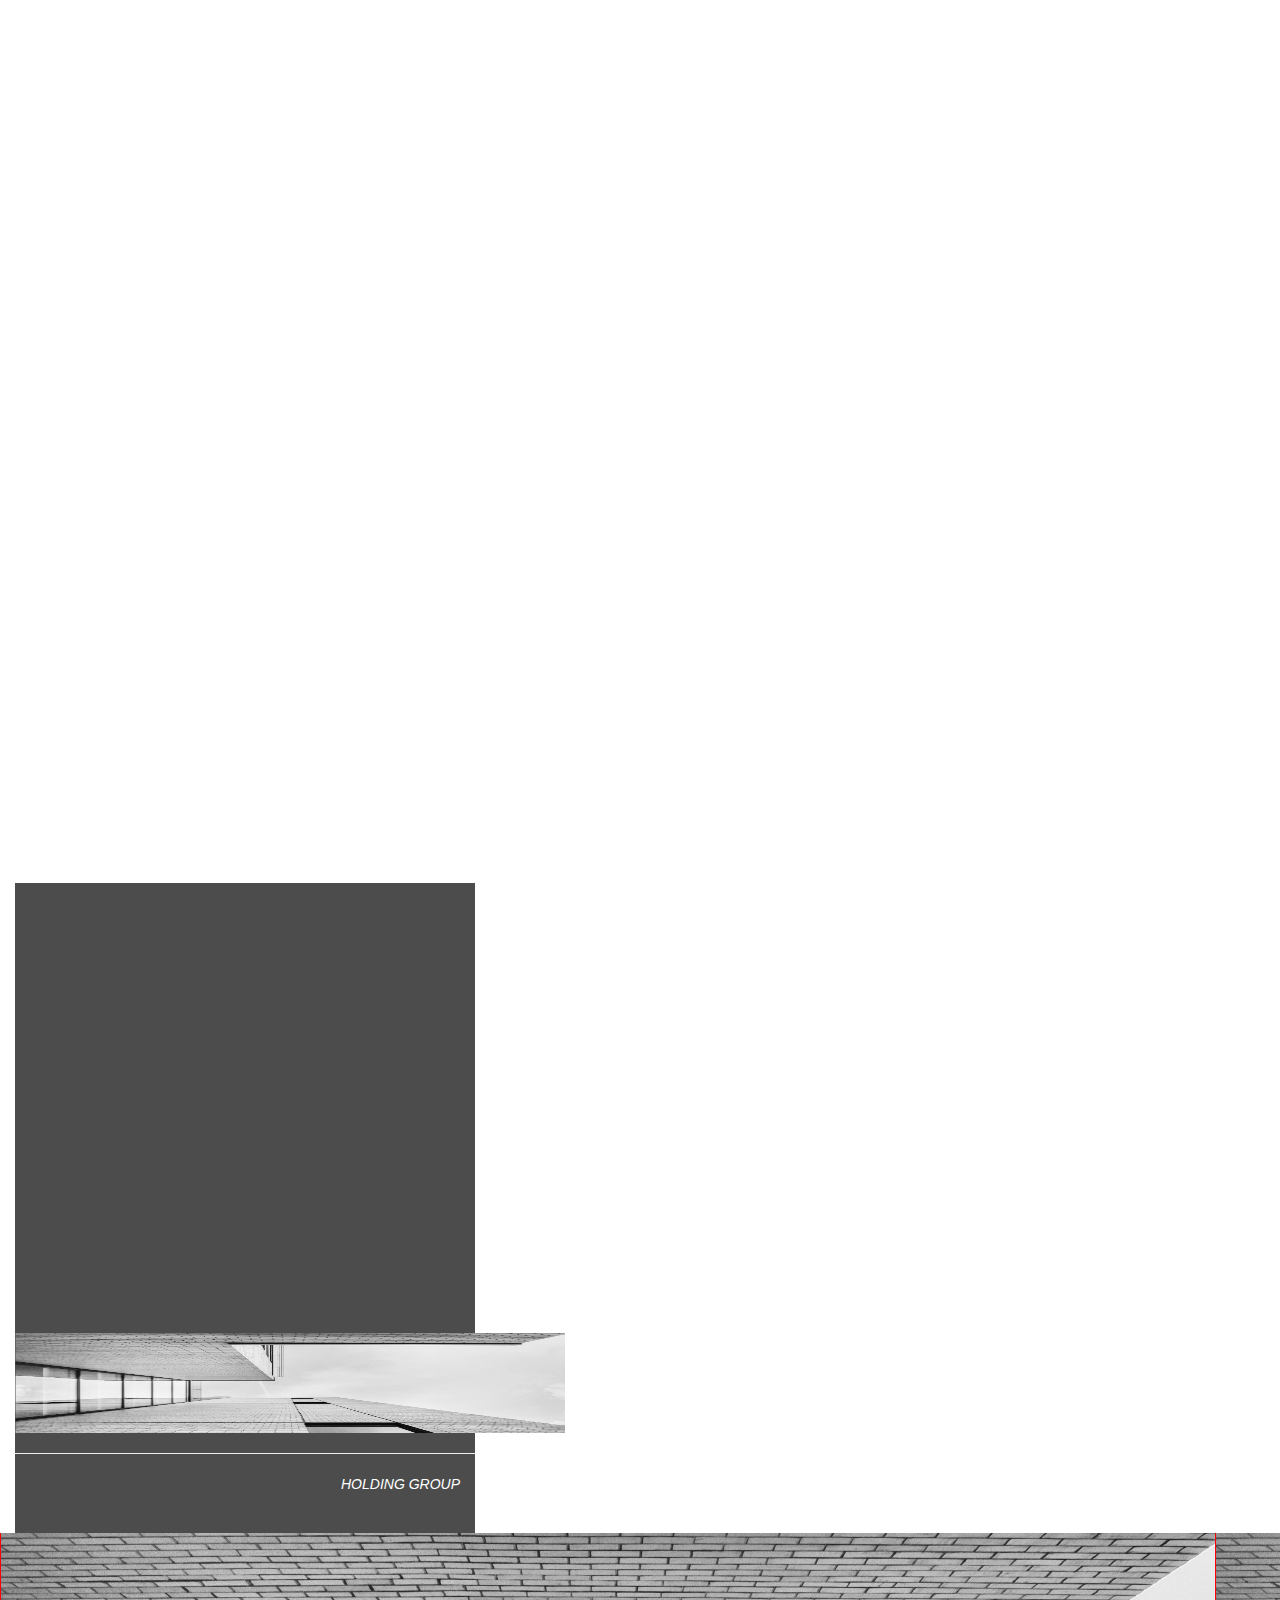
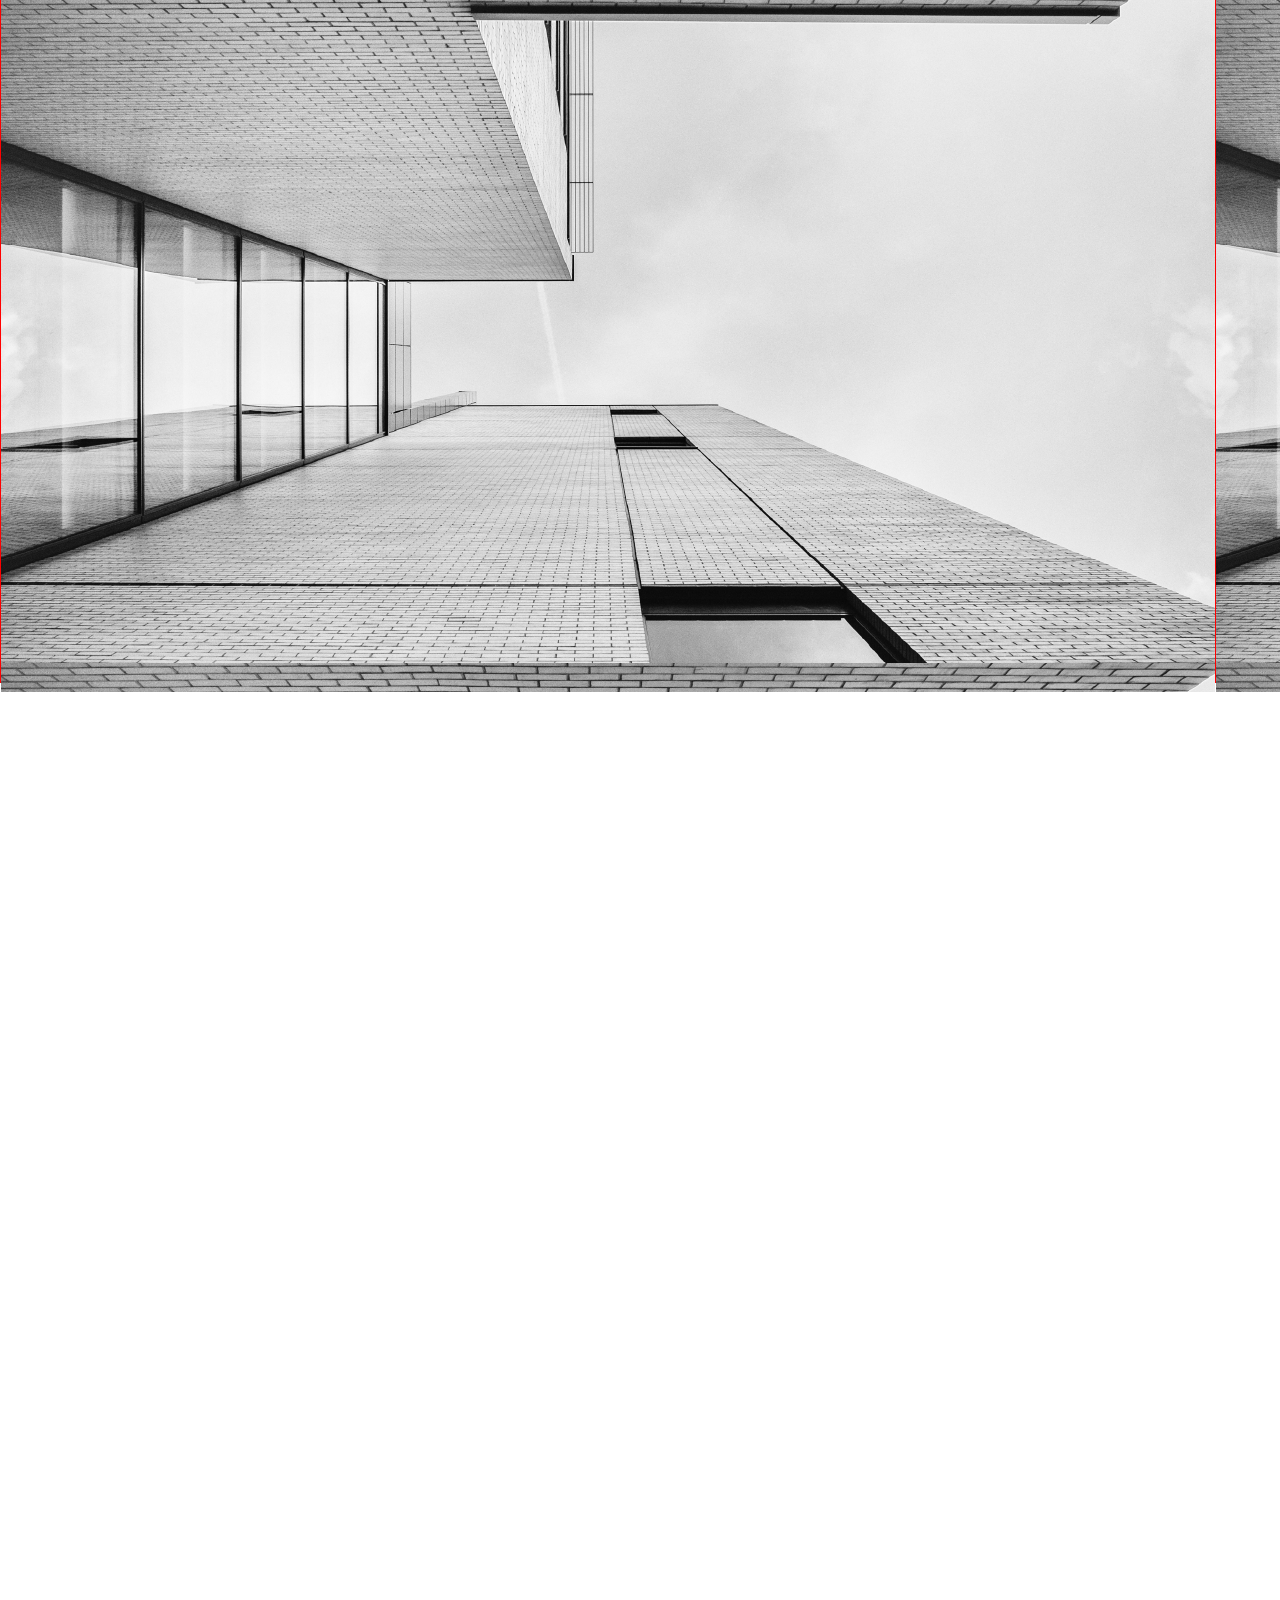
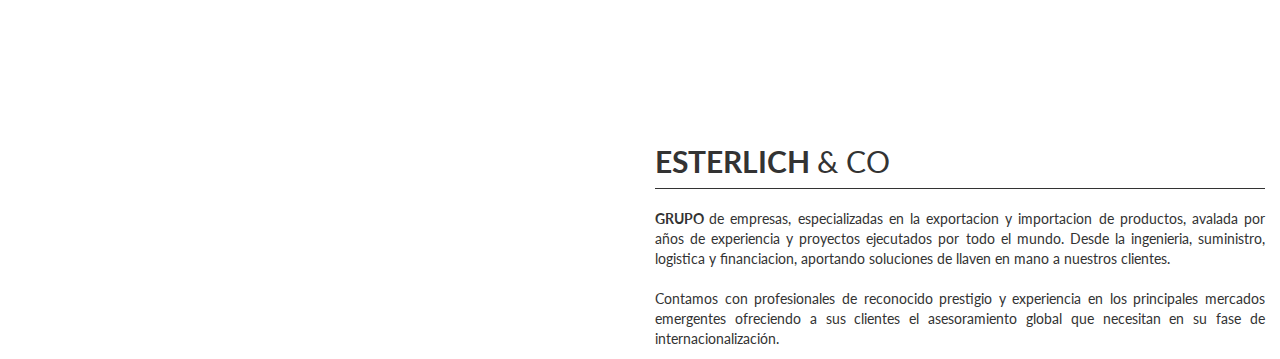
==== prueba.html @ 8f52466d "Prueba de html" ====
<!DOCTYPE html>
<html>
  <head>
    <title>ESTERLICH & CO</title>
    <meta charset="utf-8">
    <meta name="viewport" content="width=device-width, initial-scale=1">
    <link rel="stylesheet" href="https://maxcdn.bootstrapcdn.com/bootstrap/3.3.7/css/bootstrap.min.css">
    <link rel="stylesheet" href="style/style.css">
    <link rel="stylesheet" href="http://www.crit-research.it/wp-content/themes/crit/assets/css/style.css">
    <link href="https://fonts.googleapis.com/css?family=Lato:300,400,700" rel="stylesheet">
    <link href="https://fonts.googleapis.com/css?family=Lato" rel="stylesheet" type="text/css">
    <script src="https://ajax.googleapis.com/ajax/libs/jquery/3.1.1/jquery.min.js"></script>
    <script src="https://maxcdn.bootstrapcdn.com/bootstrap/3.3.7/js/bootstrap.min.js"></script>
    <script src="https://blackrockdigital.github.io/startbootstrap-scrolling-nav/js/jquery.easing.min.js"></script>


  </head>
  <body class="home page">
    <div class="cover full-window"> <div class="cover-image" style="background-image: url('img/1.png'); opacity: 1;"></div>
     <div id="particles-fullwin-wrapper">
      <canvas width="1382" height="948" style="width: 100%; height: 100%;"></canvas>
    </div>
     <div class="container-fluid" style="position: relative; background:none; margin-top:0px; padding-top:0px;">

  <div class="row">
  <div class="col-sm-6">
    <div class=""  style="background-color: rgba(0, 0, 0, 0.70); margin-right:150px; margin-top:0px; height:650px; ">
        <div class="" style="">
          <img src="img/2.png" style="width:550px; height:100px; margin-top:450px; " alt="">
          <hr>
          <p class="text-right" style=" color:#FFF; margin-right:15px;"><i>HOLDING GROUP</i></p>
        </div>
    </div>

  </div>
  <div class="col-sm-6" style="margin-top:20px;">
    <h4 style="color:#FFF;"><i>"Nuestra vocación es dar soluciones viables, ecológicas y rápidas, estando siempre con nuestros clientes."</i></h4>
  </div>
</div>
</div>
</div>
<section class="container-fluid grid thumbs-masonry" style="padding:0px; height:750px;">
  <div class="cover full-window"> <div class="cover-image"  style="background-image: url('img/2.png'); opacity: 1; height:759px;"></div>
   <div id="particles-fullwin-wrapper">
    <canvas width="1382" height="948" style="width: 100%; height: 100%;"></canvas>
  </div>
  <div class="container-fluid" style="position: relative; background:none; margin-top:150px;">

<div class="row" >
<div class="col-xs-6 col-xs-offset-6">
 <h2 style="font-family: 'Lato', sans-serif; font-weight:700; color: #333333;">ESTERLICH <span style="font-weight:400;">& CO</span> </h2>
 <hr style="border-top: 1px solid #333333; margin-top:0px; margin-bottom:0px;">
 <br><p style="text-align:justify; font-family: 'Lato', sans-serif; font-weight:400; color: #333333;"><span style="font-weight:700;">GRUPO </span> de empresas, especializadas en la exportacion y importacion de productos, avalada por años de experiencia y proyectos ejecutados por todo el mundo. Desde la ingenieria, suministro, logistica y financiacion, aportando soluciones de llaven en mano a nuestros clientes.
<br><br>Contamos con profesionales de reconocido prestigio y experiencia en los principales mercados emergentes ofreciendo a sus clientes el asesoramiento global que necesitan en su fase de internacionalización.
 </p>

</div>
</div>
</div>
</div>
         </section>

  </body>
</html>
---- style/style.css ----
header{
  background-image: url('../img/1.png');
  position: absolute;
  width: 100%;
  height: 100%;
  top:0;
  left:0;
   background-repeat: no-repeat;
   background-attachment: scroll;
   background-position: center center;
   -webkit-background-size: cover;
   -moz-background-size: cover;
   background-size: cover;
   -o-background-size: cover;
   text-align: center;
   color: #fff
}
header .intro-text {
    padding-top: 300px;
    padding-bottom: 200px;
  }
  header .intro-text .intro-lead-in {
    font-family: "Droid Serif", "Helvetica Neue", Helvetica, Arial, sans-serif;
    font-style: italic;
    font-size: 40px;
    line-height: 40px;
    margin-bottom: 25px;
  }
  header .intro-text .intro-heading {
    font-family: "Montserrat", "Helvetica Neue", Helvetica, Arial, sans-serif;
    text-transform: uppercase;
    font-weight: 700;
    font-size: 75px;
    line-height: 75px;
    margin-bottom: 50px;
  }

  section {
      padding: 150px 0;
      background-color: red;

  }
section h2.section-heading {
  font-size: 40px;
  margin-top: 30px;
  margin-bottom: 15px;
}
section h3.section-subheading {
  font-size: 16px;
  font-family: "Droid Serif", "Helvetica Neue", Helvetica, Arial, sans-serif;
  text-transform: none;
  font-style: italic;
  font-weight: 400;
  margin-bottom: 75px;
}
.especificaciones{
  position: relative;
}
.fondo{
  background-image: url('../img/2.png');
  opacity: 1;
  top: 0;
  left: 0;
  width: 100%;
  height: 100%;
  position: absolute;
  background-repeat: no-repeat;
  background-attachment: scroll;
  background-position: center center;
  -webkit-background-size: cover;
  -moz-background-size: cover;
  background-size: cover;
  -o-background-size: cover;
}
  .todo{
    display: none;
  }
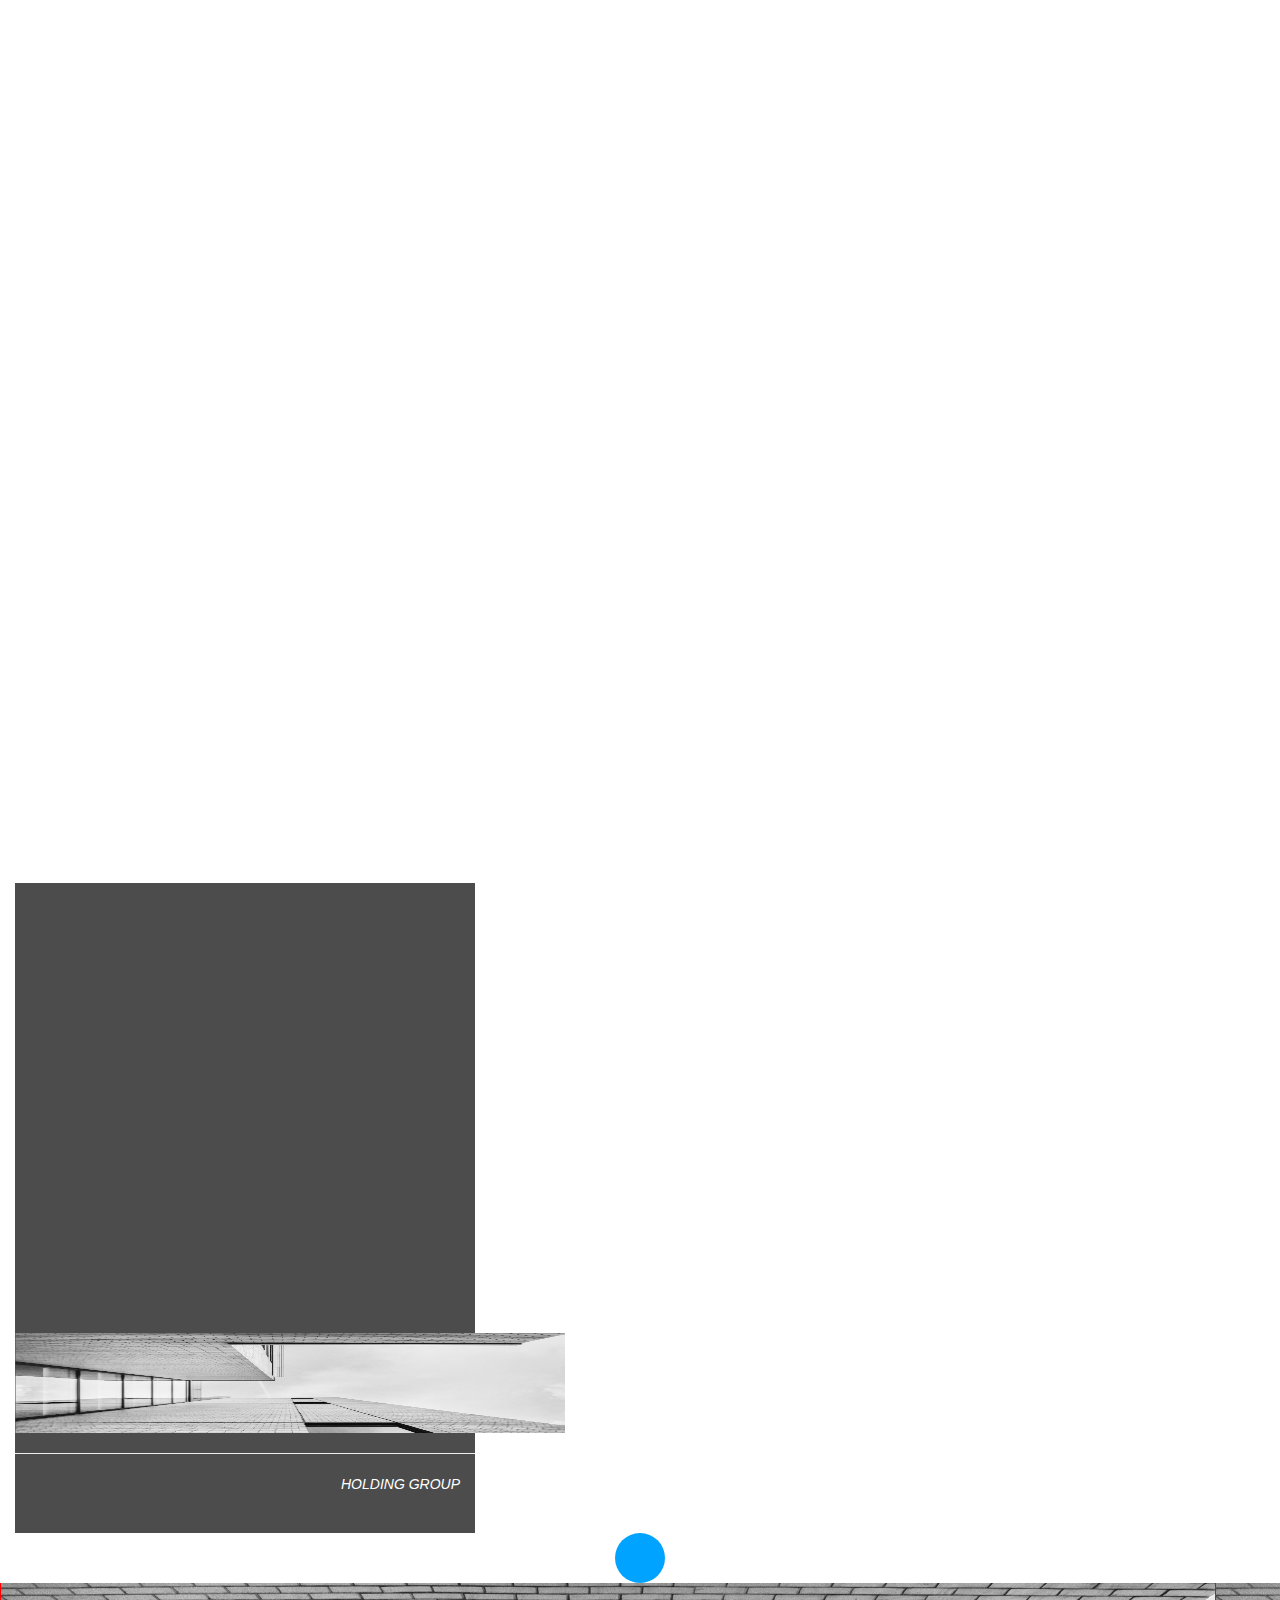
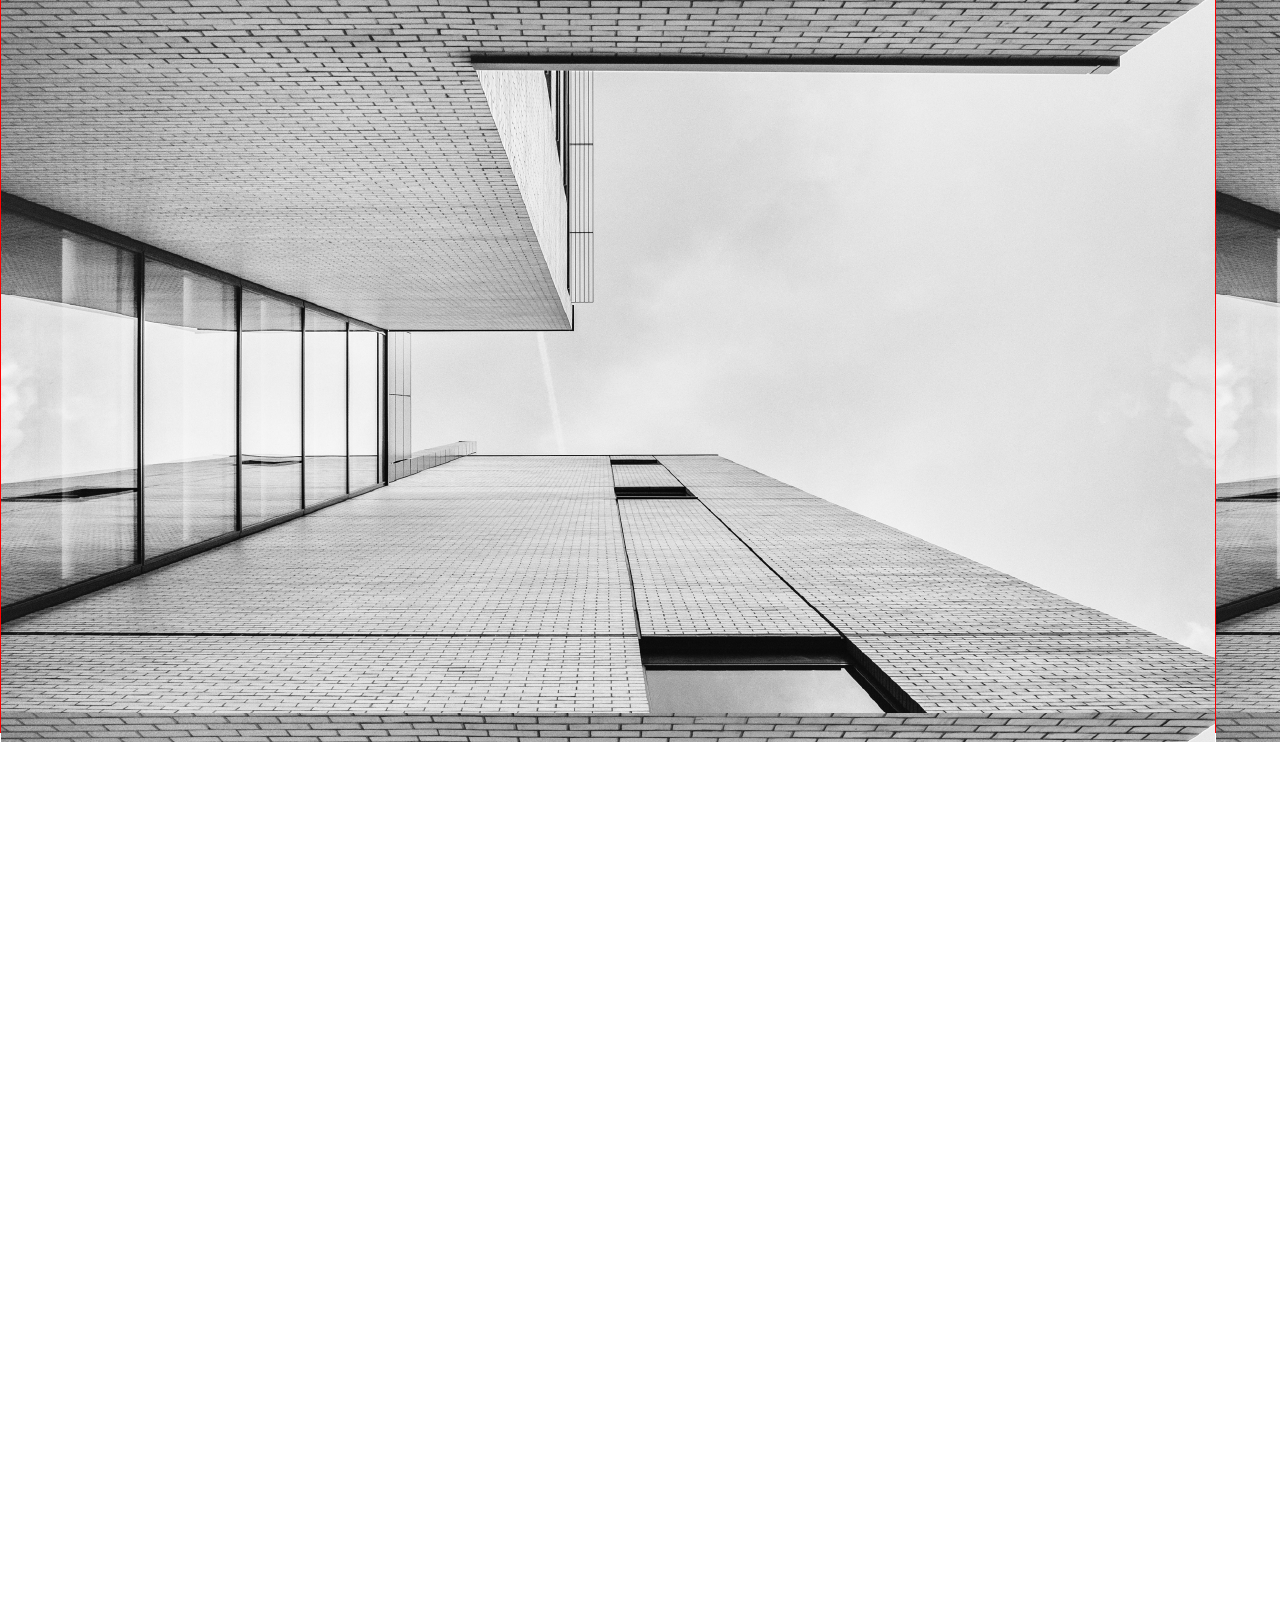
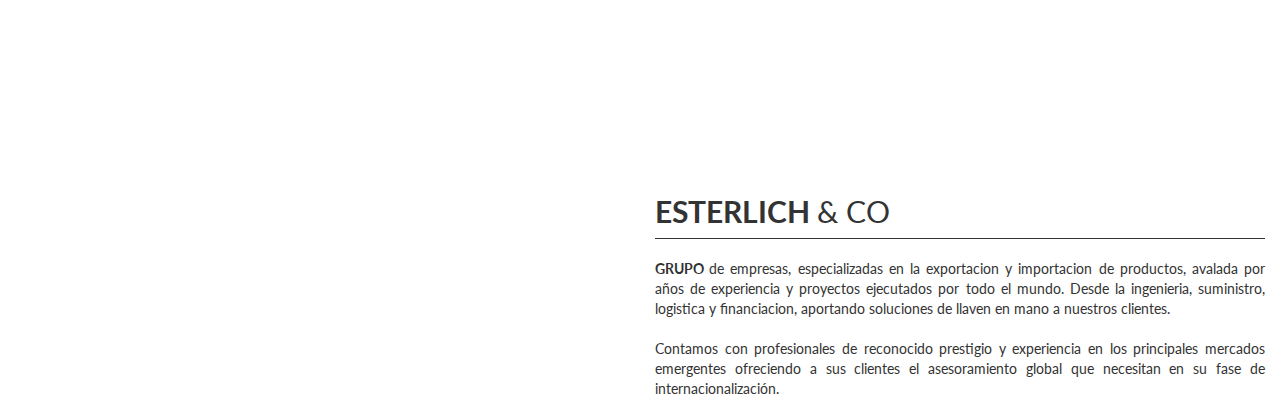
==== commit 4b9b7b56: "prueba 2.0" ====
--- a/prueba.html
+++ b/prueba.html
@@ -37,14 +37,51 @@
     <h4 style="color:#FFF;"><i>"Nuestra vocación es dar soluciones viables, ecológicas y rápidas, estando siempre con nuestros clientes."</i></h4>
   </div>
 </div>
+<div class="row">
+  <div class="col-sm-12 text-center">
+    <a href="#inicio" class="page-scroll">
+      <span style="border-radius:50%; width:50px; height:50px; background-color: rgb(0, 163, 255); display: inline-block; line-height: 50px;">
+        <img src="http://indicius.com/assets/down@2x-5225227d3e0c7cb1de5cc5f4146276eb4e9ac1acc981bf751dd0995753e4575b.png" alt="">
+      </span>
+    </a>
+
+  </div>
 </div>
 </div>
+</div>
+<nav class="navbar navbar-default navbar-fixed-top sticky">
+  <div class="container">
+    <div class="navbar-header">
+      <button type="button" class="navbar-toggle" data-toggle="collapse" data-target="#myNavbar">
+        <span class="icon-bar"></span>
+        <span class="icon-bar"></span>
+        <span class="icon-bar"></span>
+      </button>
+      <a class="navbar-brand" href="#myPage">Logo</a>
+    </div>
+    <div class="collapse navbar-collapse" id="myNavbar">
+      <ul class="nav navbar-nav navbar-right">
+        <li><a href="#inicio">INICIO</a></li>
+        <li><a href="#services">SOBRE NOSOTROS</a></li>
+        <li><a href="#portfolio">ESTERLICH RECYCLE</a></li>
+        <li><a href="#pricing">ESTERLICH POLYTEX</a></li>
+        <li><a href="#contact">LOGÍSTICA</a></li>
+        <li><a href="#contact">PARTNERS</a></li>
+        <li><a href="#contact">STAFF</a></li>
+        <li><a href="#contact">CONTACTO</a></li>
+
+
+      </ul>
+    </div>
+  </div>
+</nav>
+
 <section class="container-fluid grid thumbs-masonry" style="padding:0px; height:750px;">
   <div class="cover full-window"> <div class="cover-image"  style="background-image: url('img/2.png'); opacity: 1; height:759px;"></div>
    <div id="particles-fullwin-wrapper">
     <canvas width="1382" height="948" style="width: 100%; height: 100%;"></canvas>
   </div>
-  <div class="container-fluid" style="position: relative; background:none; margin-top:150px;">
+  <div id="inicio" class="container-fluid" style="position: relative; background:none; margin-top:150px;">
 
 <div class="row" >
 <div class="col-xs-6 col-xs-offset-6">
@@ -60,5 +97,52 @@
 </div>
          </section>
 
+
+
+         <script type="text/javascript">
+         (function ($) {
+         $(document).ready(function(){
+
+         // hide .navbar first
+         $(".navbar").hide();
+
+         // fade in .navbar
+
+           //  $("#slide").click(function () {
+                 // set distance user needs to scroll before we fadeIn navbar
+
+                 //    $('.navbar').fadeIn();
+                   //  $("#PRUEBA").fadeOut();
+                     $(function() {
+           $(document).on('click', 'a.page-scroll', function(event) {
+          //   $(".todo").css("display","block");
+               var $anchor = $(this);
+               $('html, body').stop().animate({
+                   scrollTop: $($anchor.attr('href')).offset().top
+               }, 1500, 'easeInOutExpo');
+               event.preventDefault();
+
+
+
+           });
+         });
+         $(window).scroll(function(){
+         if ($(window).scrollTop() < 50)
+         {
+         $(".navbar").fadeOut();
+         //$("#PRUEBA").fadeOut();
+
+
+         }
+         else {
+           $('.navbar').fadeIn();
+         }
+       });
+           //  })
+
+         });
+         }(jQuery));
+         </script>
+
   </body>
 </html>
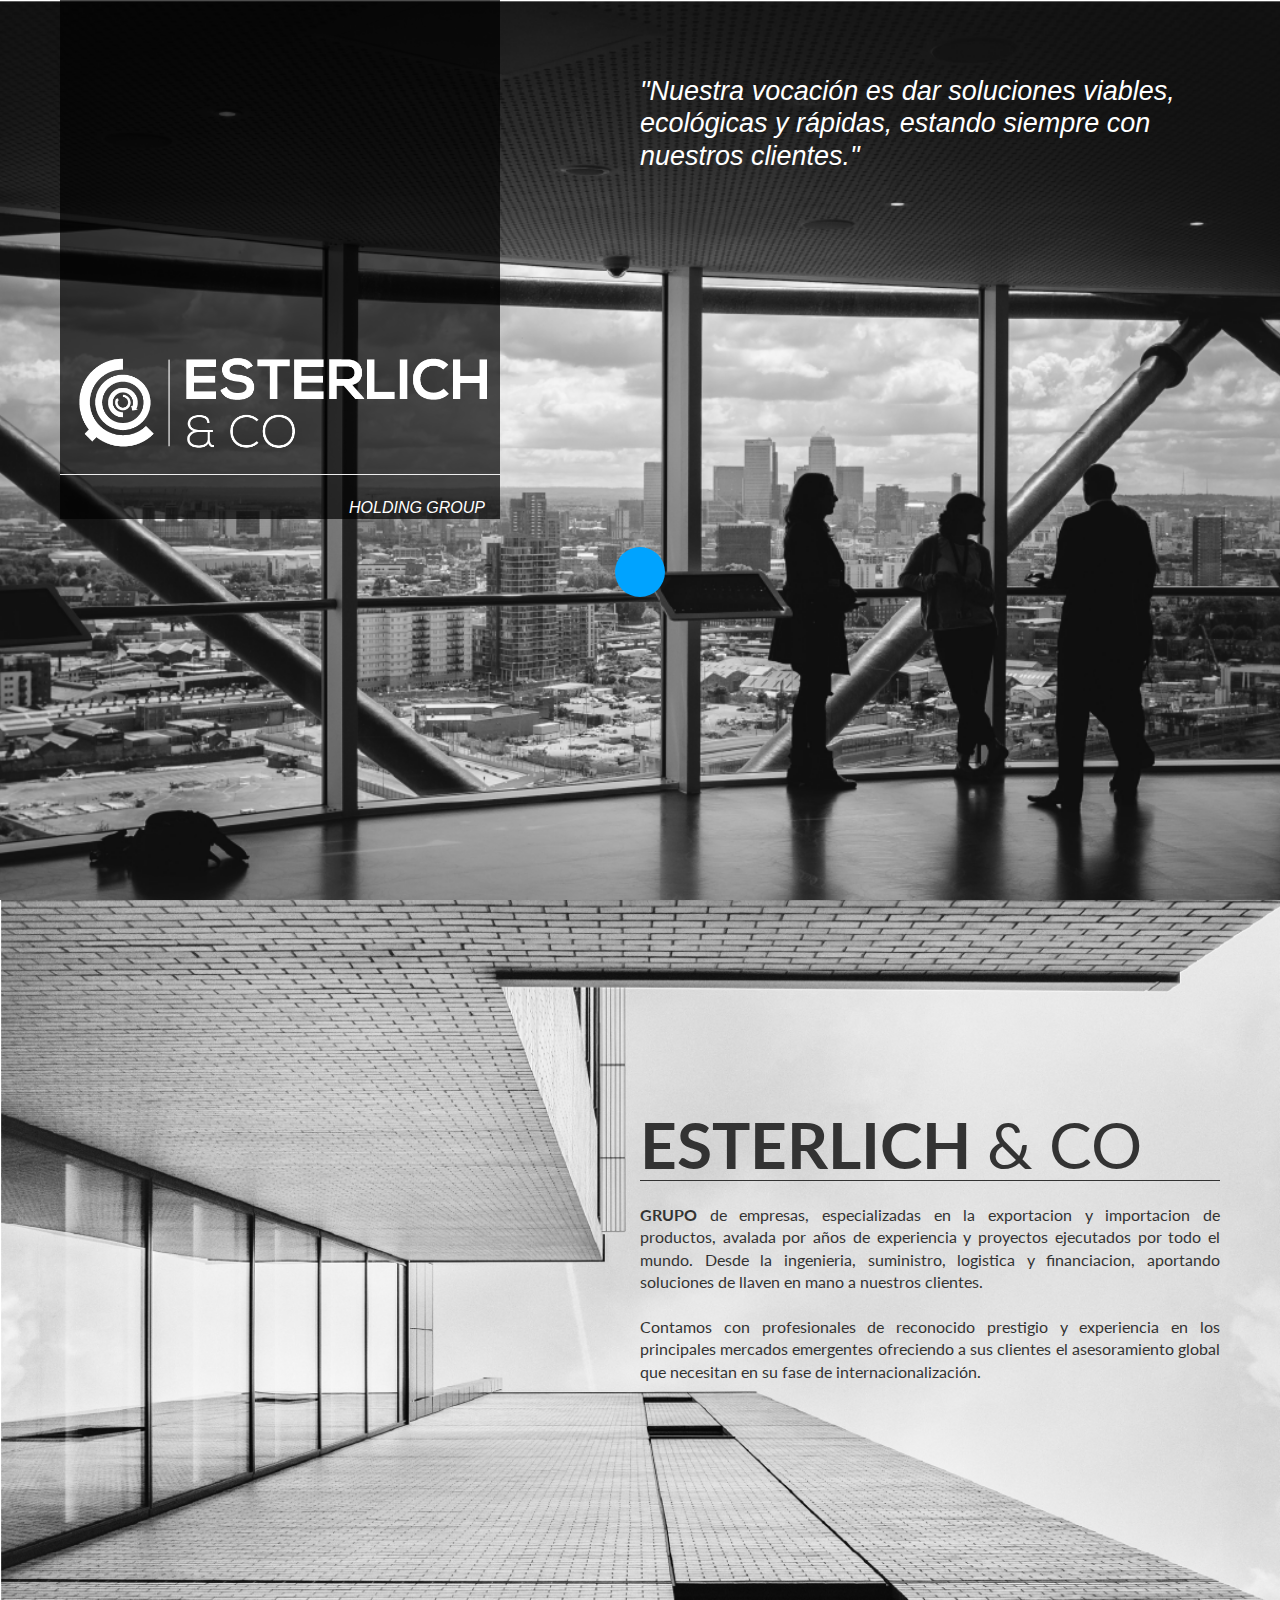
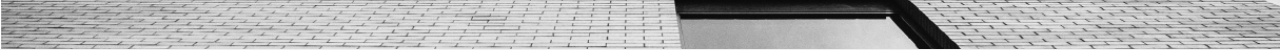
==== commit a2724d64: "cambio de fondo y eliminacion de errores de fonts" ====
--- a/prueba.html
+++ b/prueba.html
@@ -6,13 +6,18 @@
     <meta name="viewport" content="width=device-width, initial-scale=1">
     <link rel="stylesheet" href="https://maxcdn.bootstrapcdn.com/bootstrap/3.3.7/css/bootstrap.min.css">
     <link rel="stylesheet" href="style/style.css">
-    <link rel="stylesheet" href="http://www.crit-research.it/wp-content/themes/crit/assets/css/style.css">
+    <link rel="stylesheet" href="style/style2.css">
     <link href="https://fonts.googleapis.com/css?family=Lato:300,400,700" rel="stylesheet">
     <link href="https://fonts.googleapis.com/css?family=Lato" rel="stylesheet" type="text/css">
     <script src="https://ajax.googleapis.com/ajax/libs/jquery/3.1.1/jquery.min.js"></script>
     <script src="https://maxcdn.bootstrapcdn.com/bootstrap/3.3.7/js/bootstrap.min.js"></script>
     <script src="https://blackrockdigital.github.io/startbootstrap-scrolling-nav/js/jquery.easing.min.js"></script>
+    <script type="text/javascript">
+    window.onload = function(){
 
+      $(".cover").css("background","white");
+    };
+    </script>
 
   </head>
   <body class="home page">
@@ -24,9 +29,9 @@
 
   <div class="row">
   <div class="col-sm-6">
-    <div class=""  style="background-color: rgba(0, 0, 0, 0.70); margin-right:150px; margin-top:0px; height:650px; ">
+    <div class=""  style="background-color: rgba(0, 0, 0, 0.70); margin-right:140px; margin-top:0px; height:80%; ">
         <div class="" style="">
-          <img src="img/2.png" style="width:550px; height:100px; margin-top:450px; " alt="">
+          <img src="img\Esterlich & Co Logo Welcome Page-10.png" style="width:95%;  margin-top:80%; margin-left:2%; " alt="">
           <hr>
           <p class="text-right" style=" color:#FFF; margin-right:15px;"><i>HOLDING GROUP</i></p>
         </div>
@@ -49,7 +54,7 @@
 </div>
 </div>
 </div>
-<nav class="navbar navbar-default navbar-fixed-top sticky">
+<nav class="navbar navbar-fixed-top sticky">
   <div class="container">
     <div class="navbar-header">
       <button type="button" class="navbar-toggle" data-toggle="collapse" data-target="#myNavbar">
@@ -100,6 +105,8 @@
 
 
          <script type="text/javascript">
+
+
          (function ($) {
          $(document).ready(function(){
 
--- a/style/style.css
+++ b/style/style.css
@@ -76,3 +76,38 @@
   .todo{
     display: none;
   }
+
+
+  .navbar {
+      margin-bottom: 0;
+      background-color: black;
+      opacity: 0.8;
+      z-index: 9999;
+      border: 0;
+      font-size: 10px !important;
+      line-height: 1.42857143 !important;
+      letter-spacing: 1px;
+      border-radius: 0;
+      font-family: Montserrat, sans-serif;
+
+  }
+  .navbar li a, .navbar .navbar-brand {
+      color: rgb(255, 255, 255) !important;
+      /*letter-spacing: 2px;*/
+  }
+  .navbar-nav li a:hover, .navbar-nav li.active a {
+      color: black !important;
+      background-color: #fff !important;
+  }
+  .navbar-default .navbar-toggle {
+      border-color: transparent;
+      color: #fff !important;
+  }
+
+.cover2{
+  position: relative;
+  overflow: hidden;
+  min-height: 350px;
+  height: 100%;
+  width: 100%;
+}
--- a/style/style2.css
+++ b/style/style2.css
@@ -0,0 +1,6 @@
+@charset "UTF-8";/*!
+ *  Font Awesome 4.3.0 by @davegandy - http://fontawesome.io - @fontawesome
+ *  License - http://fontawesome.io/license (Font: SIL OFL 1.1, CSS: MIT License)
+ *//*
+Copyright (c) 2015 Daniel Eden
+*/.animated{-webkit-animation-duration:1.3s;animation-duration:1.3s;-webkit-animation-fill-mode:both;animation-fill-mode:both}.animated.infinite{-webkit-animation-iteration-count:infinite;animation-iteration-count:infinite}.animated.hinge{-webkit-animation-duration:2s;animation-duration:2s}.animated.bounceIn,.animated.bounceOut{-webkit-animation-duration:.75s;animation-duration:.75s}.animated.flipOutX,.animated.flipOutY{-webkit-animation-duration:.75s;animation-duration:.75s}@-webkit-keyframes fadeInUpScale{0%{opacity:0;-webkit-transform:translate3d(0,100%,0) scale3d(.95,.95,.95);transform:translate3d(0,100%,0) scale3d(.95,.95,.95)}50%{opacity:.5;-webkit-transform:translate3d(0,0,0) scale3d(.95,.95,.95);transform:translate3d(0,0,0) scale3d(.95,.95,.95)}100%{opacity:1;-webkit-transform:none;transform:none}}@keyframes fadeInUpScale{0%{opacity:0;-webkit-transform:translate3d(0,100%,0) scale3d(.95,.95,.95);transform:translate3d(0,100%,0) scale3d(.95,.95,.95)}50%{opacity:.5;-webkit-transform:translate3d(0,0,0) scale3d(.95,.95,.95);transform:translate3d(0,0,0) scale3d(.95,.95,.95)}100%{opacity:1;-webkit-transform:none;transform:none}}.fadeInUpScale{-webkit-animation-name:fadeInUpScale;animation-name:fadeInUpScale}@-webkit-keyframes bounce{0%,100%,20%,53%,80%{-webkit-animation-timing-function:cubic-bezier(.215,.61,.355,1);animation-timing-function:cubic-bezier(.215,.61,.355,1);-webkit-transform:translate3d(0,0,0);transform:translate3d(0,0,0)}40%,43%{-webkit-animation-timing-function:cubic-bezier(.755,.05,.855,.06);animation-timing-function:cubic-bezier(.755,.05,.855,.06);-webkit-transform:translate3d(0,-30px,0);transform:translate3d(0,-30px,0)}70%{-webkit-animation-timing-function:cubic-bezier(.755,.05,.855,.06);animation-timing-function:cubic-bezier(.755,.05,.855,.06);-webkit-transform:translate3d(0,-15px,0);transform:translate3d(0,-15px,0)}90%{-webkit-transform:translate3d(0,-4px,0);transform:translate3d(0,-4px,0)}}@keyframes bounce{0%,100%,20%,53%,80%{-webkit-animation-timing-function:cubic-bezier(.215,.61,.355,1);animation-timing-function:cubic-bezier(.215,.61,.355,1);-webkit-transform:translate3d(0,0,0);transform:translate3d(0,0,0)}40%,43%{-webkit-animation-timing-function:cubic-bezier(.755,.05,.855,.06);animation-timing-function:cubic-bezier(.755,.05,.855,.06);-webkit-transform:translate3d(0,-30px,0);transform:translate3d(0,-30px,0)}70%{-webkit-animation-timing-function:cubic-bezier(.755,.05,.855,.06);animation-timing-function:cubic-bezier(.755,.05,.855,.06);-webkit-transform:translate3d(0,-15px,0);transform:translate3d(0,-15px,0)}90%{-webkit-transform:translate3d(0,-4px,0);transform:translate3d(0,-4px,0)}}.bounce{-webkit-animation-name:bounce;animation-name:bounce;-webkit-transform-origin:center bottom;transform-origin:center bottom}@-webkit-keyframes flash{0%,100%,50%{opacity:1}25%,75%{opacity:0}}@keyframes flash{0%,100%,50%{opacity:1}25%,75%{opacity:0}}.flash{-webkit-animation-name:flash;animation-name:flash}@-webkit-keyframes pulse{0%{-webkit-transform:scale3d(1,1,1);transform:scale3d(1,1,1)}50%{-webkit-transform:scale3d(1.05,1.05,1.05);transform:scale3d(1.05,1.05,1.05)}100%{-webkit-transform:scale3d(1,1,1);transform:scale3d(1,1,1)}}@keyframes pulse{0%{-webkit-transform:scale3d(1,1,1);transform:scale3d(1,1,1)}50%{-webkit-transform:scale3d(1.05,1.05,1.05);transform:scale3d(1.05,1.05,1.05)}100%{-webkit-transform:scale3d(1,1,1);transform:scale3d(1,1,1)}}.pulse{-webkit-animation-name:pulse;animation-name:pulse}@-webkit-keyframes rubberBand{0%{-webkit-transform:scale3d(1,1,1);transform:scale3d(1,1,1)}30%{-webkit-transform:scale3d(1.25,.75,1);transform:scale3d(1.25,.75,1)}40%{-webkit-transform:scale3d(.75,1.25,1);transform:scale3d(.75,1.25,1)}50%{-webkit-transform:scale3d(1.15,.85,1);transform:scale3d(1.15,.85,1)}65%{-webkit-transform:scale3d(.95,1.05,1);transform:scale3d(.95,1.05,1)}75%{-webkit-transform:scale3d(1.05,.95,1);transform:scale3d(1.05,.95,1)}100%{-webkit-transform:scale3d(1,1,1);transform:scale3d(1,1,1)}}@keyframes rubberBand{0%{-webkit-transform:scale3d(1,1,1);transform:scale3d(1,1,1)}30%{-webkit-transform:scale3d(1.25,.75,1);transform:scale3d(1.25,.75,1)}40%{-webkit-transform:scale3d(.75,1.25,1);transform:scale3d(.75,1.25,1)}50%{-webkit-transform:scale3d(1.15,.85,1);transform:scale3d(1.15,.85,1)}65%{-webkit-transform:scale3d(.95,1.05,1);transform:scale3d(.95,1.05,1)}75%{-webkit-transform:scale3d(1.05,.95,1);transform:scale3d(1.05,.95,1)}100%{-webkit-transform:scale3d(1,1,1);transform:scale3d(1,1,1)}}.rubberBand{-webkit-animation-name:rubberBand;animation-name:rubberBand}@-webkit-keyframes shake{0%,100%{-webkit-transform:translate3d(0,0,0);transform:translate3d(0,0,0)}10%,30%,50%,70%,90%{-webkit-transform:translate3d(-10px,0,0);transform:translate3d(-10px,0,0)}20%,40%,60%,80%{-webkit-transform:translate3d(10px,0,0);transform:translate3d(10px,0,0)}}@keyframes shake{0%,100%{-webkit-transform:translate3d(0,0,0);transform:translate3d(0,0,0)}10%,30%,50%,70%,90%{-webkit-transform:translate3d(-10px,0,0);transform:translate3d(-10px,0,0)}20%,40%,60%,80%{-webkit-transform:translate3d(10px,0,0);transform:translate3d(10px,0,0)}}.shake{-webkit-animation-name:shake;animation-name:shake}@-webkit-keyframes swing{20%{-webkit-transform:rotate3d(0,0,1,15deg);transform:rotate3d(0,0,1,15deg)}40%{-webkit-transform:rotate3d(0,0,1,-10deg);transform:rotate3d(0,0,1,-10deg)}60%{-webkit-transform:rotate3d(0,0,1,5deg);transform:rotate3d(0,0,1,5deg)}80%{-webkit-transform:rotate3d(0,0,1,-5deg);transform:rotate3d(0,0,1,-5deg)}100%{-webkit-transform:rotate3d(0,0,1,0deg);transform:rotate3d(0,0,1,0deg)}}@keyframes swing{20%{-webkit-transform:rotate3d(0,0,1,15deg);transform:rotate3d(0,0,1,15deg)}40%{-webkit-transform:rotate3d(0,0,1,-10deg);transform:rotate3d(0,0,1,-10deg)}60%{-webkit-transform:rotate3d(0,0,1,5deg);transform:rotate3d(0,0,1,5deg)}80%{-webkit-transform:rotate3d(0,0,1,-5deg);transform:rotate3d(0,0,1,-5deg)}100%{-webkit-transform:rotate3d(0,0,1,0deg);transform:rotate3d(0,0,1,0deg)}}.swing{-webkit-transform-origin:top center;transform-origin:top center;-webkit-animation-name:swing;animation-name:swing}@-webkit-keyframes tada{0%{-webkit-transform:scale3d(1,1,1);transform:scale3d(1,1,1)}10%,20%{-webkit-transform:scale3d(.9,.9,.9) rotate3d(0,0,1,-3deg);transform:scale3d(.9,.9,.9) rotate3d(0,0,1,-3deg)}30%,50%,70%,90%{-webkit-transform:scale3d(1.1,1.1,1.1) rotate3d(0,0,1,3deg);transform:scale3d(1.1,1.1,1.1) rotate3d(0,0,1,3deg)}40%,60%,80%{-webkit-transform:scale3d(1.1,1.1,1.1) rotate3d(0,0,1,-3deg);transform:scale3d(1.1,1.1,1.1) rotate3d(0,0,1,-3deg)}100%{-webkit-transform:scale3d(1,1,1);transform:scale3d(1,1,1)}}@keyframes tada{0%{-webkit-transform:scale3d(1,1,1);transform:scale3d(1,1,1)}10%,20%{-webkit-transform:scale3d(.9,.9,.9) rotate3d(0,0,1,-3deg);transform:scale3d(.9,.9,.9) rotate3d(0,0,1,-3deg)}30%,50%,70%,90%{-webkit-transform:scale3d(1.1,1.1,1.1) rotate3d(0,0,1,3deg);transform:scale3d(1.1,1.1,1.1) rotate3d(0,0,1,3deg)}40%,60%,80%{-webkit-transform:scale3d(1.1,1.1,1.1) rotate3d(0,0,1,-3deg);transform:scale3d(1.1,1.1,1.1) rotate3d(0,0,1,-3deg)}100%{-webkit-transform:scale3d(1,1,1);transform:scale3d(1,1,1)}}.tada{-webkit-animation-name:tada;animation-name:tada}@-webkit-keyframes wobble{0%{-webkit-transform:none;transform:none}15%{-webkit-transform:translate3d(-25%,0,0) rotate3d(0,0,1,-5deg);transform:translate3d(-25%,0,0) rotate3d(0,0,1,-5deg)}30%{-webkit-transform:translate3d(20%,0,0) rotate3d(0,0,1,3deg);transform:translate3d(20%,0,0) rotate3d(0,0,1,3deg)}45%{-webkit-transform:translate3d(-15%,0,0) rotate3d(0,0,1,-3deg);transform:translate3d(-15%,0,0) rotate3d(0,0,1,-3deg)}60%{-webkit-transform:translate3d(10%,0,0) rotate3d(0,0,1,2deg);transform:translate3d(10%,0,0) rotate3d(0,0,1,2deg)}75%{-webkit-transform:translate3d(-5%,0,0) rotate3d(0,0,1,-1deg);transform:translate3d(-5%,0,0) rotate3d(0,0,1,-1deg)}100%{-webkit-transform:none;transform:none}}@keyframes wobble{0%{-webkit-transform:none;transform:none}15%{-webkit-transform:translate3d(-25%,0,0) rotate3d(0,0,1,-5deg);transform:translate3d(-25%,0,0) rotate3d(0,0,1,-5deg)}30%{-webkit-transform:translate3d(20%,0,0) rotate3d(0,0,1,3deg);transform:translate3d(20%,0,0) rotate3d(0,0,1,3deg)}45%{-webkit-transform:translate3d(-15%,0,0) rotate3d(0,0,1,-3deg);transform:translate3d(-15%,0,0) rotate3d(0,0,1,-3deg)}60%{-webkit-transform:translate3d(10%,0,0) rotate3d(0,0,1,2deg);transform:translate3d(10%,0,0) rotate3d(0,0,1,2deg)}75%{-webkit-transform:translate3d(-5%,0,0) rotate3d(0,0,1,-1deg);transform:translate3d(-5%,0,0) rotate3d(0,0,1,-1deg)}100%{-webkit-transform:none;transform:none}}.wobble{-webkit-animation-name:wobble;animation-name:wobble}@-webkit-keyframes jello{11.1%{-webkit-transform:none;transform:none}22.2%{-webkit-transform:skewX(-12.5deg) skewY(-12.5deg);transform:skewX(-12.5deg) skewY(-12.5deg)}33.3%{-webkit-transform:skewX(6.25deg) skewY(6.25deg);transform:skewX(6.25deg) skewY(6.25deg)}44.4%{-webkit-transform:skewX(-3.125deg) skewY(-3.125deg);transform:skewX(-3.125deg) skewY(-3.125deg)}55.5%{-webkit-transform:skewX(1.5625deg) skewY(1.5625deg);transform:skewX(1.5625deg) skewY(1.5625deg)}66.6%{-webkit-transform:skewX(-.78125deg) skewY(-.78125deg);transform:skewX(-.78125deg) skewY(-.78125deg)}77.7%{-webkit-transform:skewX(.390625deg) skewY(.390625deg);transform:skewX(.390625deg) skewY(.390625deg)}88.8%{-webkit-transform:skewX(-.1953125deg) skewY(-.1953125deg);transform:skewX(-.1953125deg) skewY(-.1953125deg)}100%{-webkit-transform:none;transform:none}}@keyframes jello{11.1%{-webkit-transform:none;transform:none}22.2%{-webkit-transform:skewX(-12.5deg) skewY(-12.5deg);transform:skewX(-12.5deg) skewY(-12.5deg)}33.3%{-webkit-transform:skewX(6.25deg) skewY(6.25deg);transform:skewX(6.25deg) skewY(6.25deg)}44.4%{-webkit-transform:skewX(-3.125deg) skewY(-3.125deg);transform:skewX(-3.125deg) skewY(-3.125deg)}55.5%{-webkit-transform:skewX(1.5625deg) skewY(1.5625deg);transform:skewX(1.5625deg) skewY(1.5625deg)}66.6%{-webkit-transform:skewX(-.78125deg) skewY(-.78125deg);transform:skewX(-.78125deg) skewY(-.78125deg)}77.7%{-webkit-transform:skewX(.390625deg) skewY(.390625deg);transform:skewX(.390625deg) skewY(.390625deg)}88.8%{-webkit-transform:skewX(-.1953125deg) skewY(-.1953125deg);transform:skewX(-.1953125deg) skewY(-.1953125deg)}100%{-webkit-transform:none;transform:none}}.jello{-webkit-animation-name:jello;animation-name:jello;-webkit-transform-origin:center;transform-origin:center}@-webkit-keyframes bounceIn{0%,100%,20%,40%,60%,80%{-webkit-animation-timing-function:cubic-bezier(.215,.61,.355,1);animation-timing-function:cubic-bezier(.215,.61,.355,1)}0%{opacity:0;-webkit-transform:scale3d(.3,.3,.3);transform:scale3d(.3,.3,.3)}20%{-webkit-transform:scale3d(1.1,1.1,1.1);transform:scale3d(1.1,1.1,1.1)}40%{-webkit-transform:scale3d(.9,.9,.9);transform:scale3d(.9,.9,.9)}60%{opacity:1;-webkit-transform:scale3d(1.03,1.03,1.03);transform:scale3d(1.03,1.03,1.03)}80%{-webkit-transform:scale3d(.97,.97,.97);transform:scale3d(.97,.97,.97)}100%{opacity:1;-webkit-transform:scale3d(1,1,1);transform:scale3d(1,1,1)}}@keyframes bounceIn{0%,100%,20%,40%,60%,80%{-webkit-animation-timing-function:cubic-bezier(.215,.61,.355,1);animation-timing-function:cubic-bezier(.215,.61,.355,1)}0%{opacity:0;-webkit-transform:scale3d(.3,.3,.3);transform:scale3d(.3,.3,.3)}20%{-webkit-transform:scale3d(1.1,1.1,1.1);transform:scale3d(1.1,1.1,1.1)}40%{-webkit-transform:scale3d(.9,.9,.9);transform:scale3d(.9,.9,.9)}60%{opacity:1;-webkit-transform:scale3d(1.03,1.03,1.03);transform:scale3d(1.03,1.03,1.03)}80%{-webkit-transform:scale3d(.97,.97,.97);transform:scale3d(.97,.97,.97)}100%{opacity:1;-webkit-transform:scale3d(1,1,1);transform:scale3d(1,1,1)}}.bounceIn{-webkit-animation-name:bounceIn;animation-name:bounceIn}@-webkit-keyframes bounceInDown{0%,100%,60%,75%,90%{-webkit-animation-timing-function:cubic-bezier(.215,.61,.355,1);animation-timing-function:cubic-bezier(.215,.61,.355,1)}0%{opacity:0;-webkit-transform:translate3d(0,-3000px,0);transform:translate3d(0,-3000px,0)}60%{opacity:1;-webkit-transform:translate3d(0,25px,0);transform:translate3d(0,25px,0)}75%{-webkit-transform:translate3d(0,-10px,0);transform:translate3d(0,-10px,0)}90%{-webkit-transform:translate3d(0,5px,0);transform:translate3d(0,5px,0)}100%{-webkit-transform:none;transform:none}}@keyframes bounceInDown{0%,100%,60%,75%,90%{-webkit-animation-timing-function:cubic-bezier(.215,.61,.355,1);animation-timing-function:cubic-bezier(.215,.61,.355,1)}0%{opacity:0;-webkit-transform:translate3d(0,-3000px,0);transform:translate3d(0,-3000px,0)}60%{opacity:1;-webkit-transform:translate3d(0,25px,0);transform:translate3d(0,25px,0)}75%{-webkit-transform:translate3d(0,-10px,0);transform:translate3d(0,-10px,0)}90%{-webkit-transform:translate3d(0,5px,0);transform:translate3d(0,5px,0)}100%{-webkit-transform:none;transform:none}}.bounceInDown{-webkit-animation-name:bounceInDown;animation-name:bounceInDown}@-webkit-keyframes bounceInLeft{0%,100%,60%,75%,90%{-webkit-animation-timing-function:cubic-bezier(.215,.61,.355,1);animation-timing-function:cubic-bezier(.215,.61,.355,1)}0%{opacity:0;-webkit-transform:translate3d(-3000px,0,0);transform:translate3d(-3000px,0,0)}60%{opacity:1;-webkit-transform:translate3d(25px,0,0);transform:translate3d(25px,0,0)}75%{-webkit-transform:translate3d(-10px,0,0);transform:translate3d(-10px,0,0)}90%{-webkit-transform:translate3d(5px,0,0);transform:translate3d(5px,0,0)}100%{-webkit-transform:none;transform:none}}@keyframes bounceInLeft{0%,100%,60%,75%,90%{-webkit-animation-timing-function:cubic-bezier(.215,.61,.355,1);animation-timing-function:cubic-bezier(.215,.61,.355,1)}0%{opacity:0;-webkit-transform:translate3d(-3000px,0,0);transform:translate3d(-3000px,0,0)}60%{opacity:1;-webkit-transform:translate3d(25px,0,0);transform:translate3d(25px,0,0)}75%{-webkit-transform:translate3d(-10px,0,0);transform:translate3d(-10px,0,0)}90%{-webkit-transform:translate3d(5px,0,0);transform:translate3d(5px,0,0)}100%{-webkit-transform:none;transform:none}}.bounceInLeft{-webkit-animation-name:bounceInLeft;animation-name:bounceInLeft}@-webkit-keyframes bounceInRight{0%,100%,60%,75%,90%{-webkit-animation-timing-function:cubic-bezier(.215,.61,.355,1);animation-timing-function:cubic-bezier(.215,.61,.355,1)}0%{opacity:0;-webkit-transform:translate3d(3000px,0,0);transform:translate3d(3000px,0,0)}60%{opacity:1;-webkit-transform:translate3d(-25px,0,0);transform:translate3d(-25px,0,0)}75%{-webkit-transform:translate3d(10px,0,0);transform:translate3d(10px,0,0)}90%{-webkit-transform:translate3d(-5px,0,0);transform:translate3d(-5px,0,0)}100%{-webkit-transform:none;transform:none}}@keyframes bounceInRight{0%,100%,60%,75%,90%{-webkit-animation-timing-function:cubic-bezier(.215,.61,.355,1);animation-timing-function:cubic-bezier(.215,.61,.355,1)}0%{opacity:0;-webkit-transform:translate3d(3000px,0,0);transform:translate3d(3000px,0,0)}60%{opacity:1;-webkit-transform:translate3d(-25px,0,0);transform:translate3d(-25px,0,0)}75%{-webkit-transform:translate3d(10px,0,0);transform:translate3d(10px,0,0)}90%{-webkit-transform:translate3d(-5px,0,0);transform:translate3d(-5px,0,0)}100%{-webkit-transform:none;transform:none}}.bounceInRight{-webkit-animation-name:bounceInRight;animation-name:bounceInRight}@-webkit-keyframes bounceInUp{0%,100%,60%,75%,90%{-webkit-animation-timing-function:cubic-bezier(.215,.61,.355,1);animation-timing-function:cubic-bezier(.215,.61,.355,1)}0%{opacity:0;-webkit-transform:translate3d(0,3000px,0);transform:translate3d(0,3000px,0)}60%{opacity:1;-webkit-transform:translate3d(0,-20px,0);transform:translate3d(0,-20px,0)}75%{-webkit-transform:translate3d(0,10px,0);transform:translate3d(0,10px,0)}90%{-webkit-transform:translate3d(0,-5px,0);transform:translate3d(0,-5px,0)}100%{-webkit-transform:translate3d(0,0,0);transform:translate3d(0,0,0)}}@keyframes bounceInUp{0%,100%,60%,75%,90%{-webkit-animation-timing-function:cubic-bezier(.215,.61,.355,1);animation-timing-function:cubic-bezier(.215,.61,.355,1)}0%{opacity:0;-webkit-transform:translate3d(0,3000px,0);transform:translate3d(0,3000px,0)}60%{opacity:1;-webkit-transform:translate3d(0,-20px,0);transform:translate3d(0,-20px,0)}75%{-webkit-transform:translate3d(0,10px,0);transform:translate3d(0,10px,0)}90%{-webkit-transform:translate3d(0,-5px,0);transform:translate3d(0,-5px,0)}100%{-webkit-transform:translate3d(0,0,0);transform:translate3d(0,0,0)}}.bounceInUp{-webkit-animation-name:bounceInUp;animation-name:bounceInUp}@-webkit-keyframes bounceOut{20%{-webkit-transform:scale3d(.9,.9,.9);transform:scale3d(.9,.9,.9)}50%,55%{opacity:1;-webkit-transform:scale3d(1.1,1.1,1.1);transform:scale3d(1.1,1.1,1.1)}100%{opacity:0;-webkit-transform:scale3d(.3,.3,.3);transform:scale3d(.3,.3,.3)}}@keyframes bounceOut{20%{-webkit-transform:scale3d(.9,.9,.9);transform:scale3d(.9,.9,.9)}50%,55%{opacity:1;-webkit-transform:scale3d(1.1,1.1,1.1);transform:scale3d(1.1,1.1,1.1)}100%{opacity:0;-webkit-transform:scale3d(.3,.3,.3);transform:scale3d(.3,.3,.3)}}.bounceOut{-webkit-animation-name:bounceOut;animation-name:bounceOut}@-webkit-keyframes bounceOutDown{20%{-webkit-transform:translate3d(0,10px,0);transform:translate3d(0,10px,0)}40%,45%{opacity:1;-webkit-transform:translate3d(0,-20px,0);transform:translate3d(0,-20px,0)}100%{opacity:0;-webkit-transform:translate3d(0,2000px,0);transform:translate3d(0,2000px,0)}}@keyframes bounceOutDown{20%{-webkit-transform:translate3d(0,10px,0);transform:translate3d(0,10px,0)}40%,45%{opacity:1;-webkit-transform:translate3d(0,-20px,0);transform:translate3d(0,-20px,0)}100%{opacity:0;-webkit-transform:translate3d(0,2000px,0);transform:translate3d(0,2000px,0)}}.bounceOutDown{-webkit-animation-name:bounceOutDown;animation-name:bounceOutDown}@-webkit-keyframes bounceOutLeft{20%{opacity:1;-webkit-transform:translate3d(20px,0,0);transform:translate3d(20px,0,0)}100%{opacity:0;-webkit-transform:translate3d(-2000px,0,0);transform:translate3d(-2000px,0,0)}}@keyframes bounceOutLeft{20%{opacity:1;-webkit-transform:translate3d(20px,0,0);transform:translate3d(20px,0,0)}100%{opacity:0;-webkit-transform:translate3d(-2000px,0,0);transform:translate3d(-2000px,0,0)}}.bounceOutLeft{-webkit-animation-name:bounceOutLeft;animation-name:bounceOutLeft}@-webkit-keyframes bounceOutRight{20%{opacity:1;-webkit-transform:translate3d(-20px,0,0);transform:translate3d(-20px,0,0)}100%{opacity:0;-webkit-transform:translate3d(2000px,0,0);transform:translate3d(2000px,0,0)}}@keyframes bounceOutRight{20%{opacity:1;-webkit-transform:translate3d(-20px,0,0);transform:translate3d(-20px,0,0)}100%{opacity:0;-webkit-transform:translate3d(2000px,0,0);transform:translate3d(2000px,0,0)}}.bounceOutRight{-webkit-animation-name:bounceOutRight;animation-name:bounceOutRight}@-webkit-keyframes bounceOutUp{20%{-webkit-transform:translate3d(0,-10px,0);transform:translate3d(0,-10px,0)}40%,45%{opacity:1;-webkit-transform:translate3d(0,20px,0);transform:translate3d(0,20px,0)}100%{opacity:0;-webkit-transform:translate3d(0,-2000px,0);transform:translate3d(0,-2000px,0)}}@keyframes bounceOutUp{20%{-webkit-transform:translate3d(0,-10px,0);transform:translate3d(0,-10px,0)}40%,45%{opacity:1;-webkit-transform:translate3d(0,20px,0);transform:translate3d(0,20px,0)}100%{opacity:0;-webkit-transform:translate3d(0,-2000px,0);transform:translate3d(0,-2000px,0)}}.bounceOutUp{-webkit-animation-name:bounceOutUp;animation-name:bounceOutUp}@-webkit-keyframes fadeIn{0%{opacity:0}100%{opacity:1}}@keyframes fadeIn{0%{opacity:0}100%{opacity:1}}.fadeIn{-webkit-animation-name:fadeIn;animation-name:fadeIn}@-webkit-keyframes fadeInDown{0%{opacity:0;-webkit-transform:translate3d(0,-100%,0);transform:translate3d(0,-100%,0)}100%{opacity:1;-webkit-transform:none;transform:none}}@keyframes fadeInDown{0%{opacity:0;-webkit-transform:translate3d(0,-100%,0);transform:translate3d(0,-100%,0)}100%{opacity:1;-webkit-transform:none;transform:none}}.fadeInDown{-webkit-animation-name:fadeInDown;animation-name:fadeInDown}@-webkit-keyframes fadeInDownBig{0%{opacity:0;-webkit-transform:translate3d(0,-2000px,0);transform:translate3d(0,-2000px,0)}100%{opacity:1;-webkit-transform:none;transform:none}}@keyframes fadeInDownBig{0%{opacity:0;-webkit-transform:translate3d(0,-2000px,0);transform:translate3d(0,-2000px,0)}100%{opacity:1;-webkit-transform:none;transform:none}}.fadeInDownBig{-webkit-animation-name:fadeInDownBig;animation-name:fadeInDownBig}@-webkit-keyframes fadeInLeft{0%{opacity:0;-webkit-transform:translate3d(-100%,0,0);transform:translate3d(-100%,0,0)}100%{opacity:1;-webkit-transform:none;transform:none}}@keyframes fadeInLeft{0%{opacity:0;-webkit-transform:translate3d(-100%,0,0);transform:translate3d(-100%,0,0)}100%{opacity:1;-webkit-transform:none;transform:none}}.fadeInLeft{-webkit-animation-name:fadeInLeft;animation-name:fadeInLeft}@-webkit-keyframes fadeInLeftBig{0%{opacity:0;-webkit-transform:translate3d(-2000px,0,0);transform:translate3d(-2000px,0,0)}100%{opacity:1;-webkit-transform:none;transform:none}}@keyframes fadeInLeftBig{0%{opacity:0;-webkit-transform:translate3d(-2000px,0,0);transform:translate3d(-2000px,0,0)}100%{opacity:1;-webkit-transform:none;transform:none}}.fadeInLeftBig{-webkit-animation-name:fadeInLeftBig;animation-name:fadeInLeftBig}@-webkit-keyframes fadeInRight{0%{opacity:0;-webkit-transform:translate3d(100%,0,0);transform:translate3d(100%,0,0)}100%{opacity:1;-webkit-transform:none;transform:none}}@keyframes fadeInRight{0%{opacity:0;-webkit-transform:translate3d(100%,0,0);transform:translate3d(100%,0,0)}100%{opacity:1;-webkit-transform:none;transform:none}}.fadeInRight{-webkit-animation-name:fadeInRight;animation-name:fadeInRight}@-webkit-keyframes fadeInRightBig{0%{opacity:0;-webkit-transform:translate3d(2000px,0,0);transform:translate3d(2000px,0,0)}100%{opacity:1;-webkit-transform:none;transform:none}}@keyframes fadeInRightBig{0%{opacity:0;-webkit-transform:translate3d(2000px,0,0);transform:translate3d(2000px,0,0)}100%{opacity:1;-webkit-transform:none;transform:none}}.fadeInRightBig{-webkit-animation-name:fadeInRightBig;animation-name:fadeInRightBig}@-webkit-keyframes fadeInUp{0%{opacity:0;-webkit-transform:translate3d(0,100%,0);transform:translate3d(0,100%,0)}100%{opacity:1;-webkit-transform:none;transform:none}}@keyframes fadeInUp{0%{opacity:0;-webkit-transform:translate3d(0,100%,0);transform:translate3d(0,100%,0)}100%{opacity:1;-webkit-transform:none;transform:none}}.fadeInUp{-webkit-animation-name:fadeInUp;animation-name:fadeInUp}@-webkit-keyframes fadeInUpBig{0%{opacity:0;-webkit-transform:translate3d(0,2000px,0);transform:translate3d(0,2000px,0)}100%{opacity:1;-webkit-transform:none;transform:none}}@keyframes fadeInUpBig{0%{opacity:0;-webkit-transform:translate3d(0,2000px,0);transform:translate3d(0,2000px,0)}100%{opacity:1;-webkit-transform:none;transform:none}}.fadeInUpBig{-webkit-animation-name:fadeInUpBig;animation-name:fadeInUpBig}@-webkit-keyframes fadeOut{0%{opacity:1}100%{opacity:0}}@keyframes fadeOut{0%{opacity:1}100%{opacity:0}}.fadeOut{-webkit-animation-name:fadeOut;animation-name:fadeOut}@-webkit-keyframes fadeOutDown{0%{opacity:1}100%{opacity:0;-webkit-transform:translate3d(0,100%,0);transform:translate3d(0,100%,0)}}@keyframes fadeOutDown{0%{opacity:1}100%{opacity:0;-webkit-transform:translate3d(0,100%,0);transform:translate3d(0,100%,0)}}.fadeOutDown{-webkit-animation-name:fadeOutDown;animation-name:fadeOutDown}@-webkit-keyframes fadeOutDownBig{0%{opacity:1}100%{opacity:0;-webkit-transform:translate3d(0,2000px,0);transform:translate3d(0,2000px,0)}}@keyframes fadeOutDownBig{0%{opacity:1}100%{opacity:0;-webkit-transform:translate3d(0,2000px,0);transform:translate3d(0,2000px,0)}}.fadeOutDownBig{-webkit-animation-name:fadeOutDownBig;animation-name:fadeOutDownBig}@-webkit-keyframes fadeOutLeft{0%{opacity:1}100%{opacity:0;-webkit-transform:translate3d(-100%,0,0);transform:translate3d(-100%,0,0)}}@keyframes fadeOutLeft{0%{opacity:1}100%{opacity:0;-webkit-transform:translate3d(-100%,0,0);transform:translate3d(-100%,0,0)}}.fadeOutLeft{-webkit-animation-name:fadeOutLeft;animation-name:fadeOutLeft}@-webkit-keyframes fadeOutLeftBig{0%{opacity:1}100%{opacity:0;-webkit-transform:translate3d(-2000px,0,0);transform:translate3d(-2000px,0,0)}}@keyframes fadeOutLeftBig{0%{opacity:1}100%{opacity:0;-webkit-transform:translate3d(-2000px,0,0);transform:translate3d(-2000px,0,0)}}.fadeOutLeftBig{-webkit-animation-name:fadeOutLeftBig;animation-name:fadeOutLeftBig}@-webkit-keyframes fadeOutRight{0%{opacity:1}100%{opacity:0;-webkit-transform:translate3d(100%,0,0);transform:translate3d(100%,0,0)}}@keyframes fadeOutRight{0%{opacity:1}100%{opacity:0;-webkit-transform:translate3d(100%,0,0);transform:translate3d(100%,0,0)}}.fadeOutRight{-webkit-animation-name:fadeOutRight;animation-name:fadeOutRight}@-webkit-keyframes fadeOutRightBig{0%{opacity:1}100%{opacity:0;-webkit-transform:translate3d(2000px,0,0);transform:translate3d(2000px,0,0)}}@keyframes fadeOutRightBig{0%{opacity:1}100%{opacity:0;-webkit-transform:translate3d(2000px,0,0);transform:translate3d(2000px,0,0)}}.fadeOutRightBig{-webkit-animation-name:fadeOutRightBig;animation-name:fadeOutRightBig}@-webkit-keyframes fadeOutUp{0%{opacity:1}100%{opacity:0;-webkit-transform:translate3d(0,-100%,0);transform:translate3d(0,-100%,0)}}@keyframes fadeOutUp{0%{opacity:1}100%{opacity:0;-webkit-transform:translate3d(0,-100%,0);transform:translate3d(0,-100%,0)}}.fadeOutUp{-webkit-animation-name:fadeOutUp;animation-name:fadeOutUp}@-webkit-keyframes fadeOutUpBig{0%{opacity:1}100%{opacity:0;-webkit-transform:translate3d(0,-2000px,0);transform:translate3d(0,-2000px,0)}}@keyframes fadeOutUpBig{0%{opacity:1}100%{opacity:0;-webkit-transform:translate3d(0,-2000px,0);transform:translate3d(0,-2000px,0)}}.fadeOutUpBig{-webkit-animation-name:fadeOutUpBig;animation-name:fadeOutUpBig}@-webkit-keyframes flip{0%{-webkit-transform:perspective(400px) rotate3d(0,1,0,-360deg);transform:perspective(400px) rotate3d(0,1,0,-360deg);-webkit-animation-timing-function:ease-out;animation-timing-function:ease-out}40%{-webkit-transform:perspective(400px) translate3d(0,0,150px) rotate3d(0,1,0,-190deg);transform:perspective(400px) translate3d(0,0,150px) rotate3d(0,1,0,-190deg);-webkit-animation-timing-function:ease-out;animation-timing-function:ease-out}50%{-webkit-transform:perspective(400px) translate3d(0,0,150px) rotate3d(0,1,0,-170deg);transform:perspective(400px) translate3d(0,0,150px) rotate3d(0,1,0,-170deg);-webkit-animation-timing-function:ease-in;animation-timing-function:ease-in}80%{-webkit-transform:perspective(400px) scale3d(.95,.95,.95);transform:perspective(400px) scale3d(.95,.95,.95);-webkit-animation-timing-function:ease-in;animation-timing-function:ease-in}100%{-webkit-transform:perspective(400px);transform:perspective(400px);-webkit-animation-timing-function:ease-in;animation-timing-function:ease-in}}@keyframes flip{0%{-webkit-transform:perspective(400px) rotate3d(0,1,0,-360deg);transform:perspective(400px) rotate3d(0,1,0,-360deg);-webkit-animation-timing-function:ease-out;animation-timing-function:ease-out}40%{-webkit-transform:perspective(400px) translate3d(0,0,150px) rotate3d(0,1,0,-190deg);transform:perspective(400px) translate3d(0,0,150px) rotate3d(0,1,0,-190deg);-webkit-animation-timing-function:ease-out;animation-timing-function:ease-out}50%{-webkit-transform:perspective(400px) translate3d(0,0,150px) rotate3d(0,1,0,-170deg);transform:perspective(400px) translate3d(0,0,150px) rotate3d(0,1,0,-170deg);-webkit-animation-timing-function:ease-in;animation-timing-function:ease-in}80%{-webkit-transform:perspective(400px) scale3d(.95,.95,.95);transform:perspective(400px) scale3d(.95,.95,.95);-webkit-animation-timing-function:ease-in;animation-timing-function:ease-in}100%{-webkit-transform:perspective(400px);transform:perspective(400px);-webkit-animation-timing-function:ease-in;animation-timing-function:ease-in}}.animated.flip{-webkit-backface-visibility:visible;backface-visibility:visible;-webkit-animation-name:flip;animation-name:flip}@-webkit-keyframes flipInX{0%{-webkit-transform:perspective(400px) rotate3d(1,0,0,90deg);transform:perspective(400px) rotate3d(1,0,0,90deg);-webkit-animation-timing-function:ease-in;animation-timing-function:ease-in;opacity:0}40%{-webkit-transform:perspective(400px) rotate3d(1,0,0,-20deg);transform:perspective(400px) rotate3d(1,0,0,-20deg);-webkit-animation-timing-function:ease-in;animation-timing-function:ease-in}60%{-webkit-transform:perspective(400px) rotate3d(1,0,0,10deg);transform:perspective(400px) rotate3d(1,0,0,10deg);opacity:1}80%{-webkit-transform:perspective(400px) rotate3d(1,0,0,-5deg);transform:perspective(400px) rotate3d(1,0,0,-5deg)}100%{-webkit-transform:perspective(400px);transform:perspective(400px)}}@keyframes flipInX{0%{-webkit-transform:perspective(400px) rotate3d(1,0,0,90deg);transform:perspective(400px) rotate3d(1,0,0,90deg);-webkit-animation-timing-function:ease-in;animation-timing-function:ease-in;opacity:0}40%{-webkit-transform:perspective(400px) rotate3d(1,0,0,-20deg);transform:perspective(400px) rotate3d(1,0,0,-20deg);-webkit-animation-timing-function:ease-in;animation-timing-function:ease-in}60%{-webkit-transform:perspective(400px) rotate3d(1,0,0,10deg);transform:perspective(400px) rotate3d(1,0,0,10deg);opacity:1}80%{-webkit-transform:perspective(400px) rotate3d(1,0,0,-5deg);transform:perspective(400px) rotate3d(1,0,0,-5deg)}100%{-webkit-transform:perspective(400px);transform:perspective(400px)}}.flipInX{-webkit-backface-visibility:visible!important;backface-visibility:visible!important;-webkit-animation-name:flipInX;animation-name:flipInX}@-webkit-keyframes flipInY{0%{-webkit-transform:perspective(400px) rotate3d(0,1,0,90deg);transform:perspective(400px) rotate3d(0,1,0,90deg);-webkit-animation-timing-function:ease-in;animation-timing-function:ease-in;opacity:0}40%{-webkit-transform:perspective(400px) rotate3d(0,1,0,-20deg);transform:perspective(400px) rotate3d(0,1,0,-20deg);-webkit-animation-timing-function:ease-in;animation-timing-function:ease-in}60%{-webkit-transform:perspective(400px) rotate3d(0,1,0,10deg);transform:perspective(400px) rotate3d(0,1,0,10deg);opacity:1}80%{-webkit-transform:perspective(400px) rotate3d(0,1,0,-5deg);transform:perspective(400px) rotate3d(0,1,0,-5deg)}100%{-webkit-transform:perspective(400px);transform:perspective(400px)}}@keyframes flipInY{0%{-webkit-transform:perspective(400px) rotate3d(0,1,0,90deg);transform:perspective(400px) rotate3d(0,1,0,90deg);-webkit-animation-timing-function:ease-in;animation-timing-function:ease-in;opacity:0}40%{-webkit-transform:perspective(400px) rotate3d(0,1,0,-20deg);transform:perspective(400px) rotate3d(0,1,0,-20deg);-webkit-animation-timing-function:ease-in;animation-timing-function:ease-in}60%{-webkit-transform:perspective(400px) rotate3d(0,1,0,10deg);transform:perspective(400px) rotate3d(0,1,0,10deg);opacity:1}80%{-webkit-transform:perspective(400px) rotate3d(0,1,0,-5deg);transform:perspective(400px) rotate3d(0,1,0,-5deg)}100%{-webkit-transform:perspective(400px);transform:perspective(400px)}}.flipInY{-webkit-backface-visibility:visible!important;backface-visibility:visible!important;-webkit-animation-name:flipInY;animation-name:flipInY}@-webkit-keyframes flipOutX{0%{-webkit-transform:perspective(400px);transform:perspective(400px)}30%{-webkit-transform:perspective(400px) rotate3d(1,0,0,-20deg);transform:perspective(400px) rotate3d(1,0,0,-20deg);opacity:1}100%{-webkit-transform:perspective(400px) rotate3d(1,0,0,90deg);transform:perspective(400px) rotate3d(1,0,0,90deg);opacity:0}}@keyframes flipOutX{0%{-webkit-transform:perspective(400px);transform:perspective(400px)}30%{-webkit-transform:perspective(400px) rotate3d(1,0,0,-20deg);transform:perspective(400px) rotate3d(1,0,0,-20deg);opacity:1}100%{-webkit-transform:perspective(400px) rotate3d(1,0,0,90deg);transform:perspective(400px) rotate3d(1,0,0,90deg);opacity:0}}.flipOutX{-webkit-animation-name:flipOutX;animation-name:flipOutX;-webkit-backface-visibility:visible!important;backface-visibility:visible!important}@-webkit-keyframes flipOutY{0%{-webkit-transform:perspective(400px);transform:perspective(400px)}30%{-webkit-transform:perspective(400px) rotate3d(0,1,0,-15deg);transform:perspective(400px) rotate3d(0,1,0,-15deg);opacity:1}100%{-webkit-transform:perspective(400px) rotate3d(0,1,0,90deg);transform:perspective(400px) rotate3d(0,1,0,90deg);opacity:0}}@keyframes flipOutY{0%{-webkit-transform:perspective(400px);transform:perspective(400px)}30%{-webkit-transform:perspective(400px) rotate3d(0,1,0,-15deg);transform:perspective(400px) rotate3d(0,1,0,-15deg);opacity:1}100%{-webkit-transform:perspective(400px) rotate3d(0,1,0,90deg);transform:perspective(400px) rotate3d(0,1,0,90deg);opacity:0}}.flipOutY{-webkit-backface-visibility:visible!important;backface-visibility:visible!important;-webkit-animation-name:flipOutY;animation-name:flipOutY}@-webkit-keyframes lightSpeedIn{0%{-webkit-transform:translate3d(100%,0,0) skewX(-30deg);transform:translate3d(100%,0,0) skewX(-30deg);opacity:0}60%{-webkit-transform:skewX(20deg);transform:skewX(20deg);opacity:1}80%{-webkit-transform:skewX(-5deg);transform:skewX(-5deg);opacity:1}100%{-webkit-transform:none;transform:none;opacity:1}}@keyframes lightSpeedIn{0%{-webkit-transform:translate3d(100%,0,0) skewX(-30deg);transform:translate3d(100%,0,0) skewX(-30deg);opacity:0}60%{-webkit-transform:skewX(20deg);transform:skewX(20deg);opacity:1}80%{-webkit-transform:skewX(-5deg);transform:skewX(-5deg);opacity:1}100%{-webkit-transform:none;transform:none;opacity:1}}.lightSpeedIn{-webkit-animation-name:lightSpeedIn;animation-name:lightSpeedIn;-webkit-animation-timing-function:ease-out;animation-timing-function:ease-out}@-webkit-keyframes lightSpeedOut{0%{opacity:1}100%{-webkit-transform:translate3d(100%,0,0) skewX(30deg);transform:translate3d(100%,0,0) skewX(30deg);opacity:0}}@keyframes lightSpeedOut{0%{opacity:1}100%{-webkit-transform:translate3d(100%,0,0) skewX(30deg);transform:translate3d(100%,0,0) skewX(30deg);opacity:0}}.lightSpeedOut{-webkit-animation-name:lightSpeedOut;animation-name:lightSpeedOut;-webkit-animation-timing-function:ease-in;animation-timing-function:ease-in}@-webkit-keyframes rotateIn{0%{-webkit-transform-origin:center;transform-origin:center;-webkit-transform:rotate3d(0,0,1,-200deg);transform:rotate3d(0,0,1,-200deg);opacity:0}100%{-webkit-transform-origin:center;transform-origin:center;-webkit-transform:none;transform:none;opacity:1}}@keyframes rotateIn{0%{-webkit-transform-origin:center;transform-origin:center;-webkit-transform:rotate3d(0,0,1,-200deg);transform:rotate3d(0,0,1,-200deg);opacity:0}100%{-webkit-transform-origin:center;transform-origin:center;-webkit-transform:none;transform:none;opacity:1}}.rotateIn{-webkit-animation-name:rotateIn;animation-name:rotateIn}@-webkit-keyframes rotateInDownLeft{0%{-webkit-transform-origin:left bottom;transform-origin:left bottom;-webkit-transform:rotate3d(0,0,1,-45deg);transform:rotate3d(0,0,1,-45deg);opacity:0}100%{-webkit-transform-origin:left bottom;transform-origin:left bottom;-webkit-transform:none;transform:none;opacity:1}}@keyframes rotateInDownLeft{0%{-webkit-transform-origin:left bottom;transform-origin:left bottom;-webkit-transform:rotate3d(0,0,1,-45deg);transform:rotate3d(0,0,1,-45deg);opacity:0}100%{-webkit-transform-origin:left bottom;transform-origin:left bottom;-webkit-transform:none;transform:none;opacity:1}}.rotateInDownLeft{-webkit-animation-name:rotateInDownLeft;animation-name:rotateInDownLeft}@-webkit-keyframes rotateInDownRight{0%{-webkit-transform-origin:right bottom;transform-origin:right bottom;-webkit-transform:rotate3d(0,0,1,45deg);transform:rotate3d(0,0,1,45deg);opacity:0}100%{-webkit-transform-origin:right bottom;transform-origin:right bottom;-webkit-transform:none;transform:none;opacity:1}}@keyframes rotateInDownRight{0%{-webkit-transform-origin:right bottom;transform-origin:right bottom;-webkit-transform:rotate3d(0,0,1,45deg);transform:rotate3d(0,0,1,45deg);opacity:0}100%{-webkit-transform-origin:right bottom;transform-origin:right bottom;-webkit-transform:none;transform:none;opacity:1}}.rotateInDownRight{-webkit-animation-name:rotateInDownRight;animation-name:rotateInDownRight}@-webkit-keyframes rotateInUpLeft{0%{-webkit-transform-origin:left bottom;transform-origin:left bottom;-webkit-transform:rotate3d(0,0,1,45deg);transform:rotate3d(0,0,1,45deg);opacity:0}100%{-webkit-transform-origin:left bottom;transform-origin:left bottom;-webkit-transform:none;transform:none;opacity:1}}@keyframes rotateInUpLeft{0%{-webkit-transform-origin:left bottom;transform-origin:left bottom;-webkit-transform:rotate3d(0,0,1,45deg);transform:rotate3d(0,0,1,45deg);opacity:0}100%{-webkit-transform-origin:left bottom;transform-origin:left bottom;-webkit-transform:none;transform:none;opacity:1}}.rotateInUpLeft{-webkit-animation-name:rotateInUpLeft;animation-name:rotateInUpLeft}@-webkit-keyframes rotateInUpRight{0%{-webkit-transform-origin:right bottom;transform-origin:right bottom;-webkit-transform:rotate3d(0,0,1,-90deg);transform:rotate3d(0,0,1,-90deg);opacity:0}100%{-webkit-transform-origin:right bottom;transform-origin:right bottom;-webkit-transform:none;transform:none;opacity:1}}@keyframes rotateInUpRight{0%{-webkit-transform-origin:right bottom;transform-origin:right bottom;-webkit-transform:rotate3d(0,0,1,-90deg);transform:rotate3d(0,0,1,-90deg);opacity:0}100%{-webkit-transform-origin:right bottom;transform-origin:right bottom;-webkit-transform:none;transform:none;opacity:1}}.rotateInUpRight{-webkit-animation-name:rotateInUpRight;animation-name:rotateInUpRight}@-webkit-keyframes rotateOut{0%{-webkit-transform-origin:center;transform-origin:center;opacity:1}100%{-webkit-transform-origin:center;transform-origin:center;-webkit-transform:rotate3d(0,0,1,200deg);transform:rotate3d(0,0,1,200deg);opacity:0}}@keyframes rotateOut{0%{-webkit-transform-origin:center;transform-origin:center;opacity:1}100%{-webkit-transform-origin:center;transform-origin:center;-webkit-transform:rotate3d(0,0,1,200deg);transform:rotate3d(0,0,1,200deg);opacity:0}}.rotateOut{-webkit-animation-name:rotateOut;animation-name:rotateOut}@-webkit-keyframes rotateOutDownLeft{0%{-webkit-transform-origin:left bottom;transform-origin:left bottom;opacity:1}100%{-webkit-transform-origin:left bottom;transform-origin:left bottom;-webkit-transform:rotate3d(0,0,1,45deg);transform:rotate3d(0,0,1,45deg);opacity:0}}@keyframes rotateOutDownLeft{0%{-webkit-transform-origin:left bottom;transform-origin:left bottom;opacity:1}100%{-webkit-transform-origin:left bottom;transform-origin:left bottom;-webkit-transform:rotate3d(0,0,1,45deg);transform:rotate3d(0,0,1,45deg);opacity:0}}.rotateOutDownLeft{-webkit-animation-name:rotateOutDownLeft;animation-name:rotateOutDownLeft}@-webkit-keyframes rotateOutDownRight{0%{-webkit-transform-origin:right bottom;transform-origin:right bottom;opacity:1}100%{-webkit-transform-origin:right bottom;transform-origin:right bottom;-webkit-transform:rotate3d(0,0,1,-45deg);transform:rotate3d(0,0,1,-45deg);opacity:0}}@keyframes rotateOutDownRight{0%{-webkit-transform-origin:right bottom;transform-origin:right bottom;opacity:1}100%{-webkit-transform-origin:right bottom;transform-origin:right bottom;-webkit-transform:rotate3d(0,0,1,-45deg);transform:rotate3d(0,0,1,-45deg);opacity:0}}.rotateOutDownRight{-webkit-animation-name:rotateOutDownRight;animation-name:rotateOutDownRight}@-webkit-keyframes rotateOutUpLeft{0%{-webkit-transform-origin:left bottom;transform-origin:left bottom;opacity:1}100%{-webkit-transform-origin:left bottom;transform-origin:left bottom;-webkit-transform:rotate3d(0,0,1,-45deg);transform:rotate3d(0,0,1,-45deg);opacity:0}}@keyframes rotateOutUpLeft{0%{-webkit-transform-origin:left bottom;transform-origin:left bottom;opacity:1}100%{-webkit-transform-origin:left bottom;transform-origin:left bottom;-webkit-transform:rotate3d(0,0,1,-45deg);transform:rotate3d(0,0,1,-45deg);opacity:0}}.rotateOutUpLeft{-webkit-animation-name:rotateOutUpLeft;animation-name:rotateOutUpLeft}@-webkit-keyframes rotateOutUpRight{0%{-webkit-transform-origin:right bottom;transform-origin:right bottom;opacity:1}100%{-webkit-transform-origin:right bottom;transform-origin:right bottom;-webkit-transform:rotate3d(0,0,1,90deg);transform:rotate3d(0,0,1,90deg);opacity:0}}@keyframes rotateOutUpRight{0%{-webkit-transform-origin:right bottom;transform-origin:right bottom;opacity:1}100%{-webkit-transform-origin:right bottom;transform-origin:right bottom;-webkit-transform:rotate3d(0,0,1,90deg);transform:rotate3d(0,0,1,90deg);opacity:0}}.rotateOutUpRight{-webkit-animation-name:rotateOutUpRight;animation-name:rotateOutUpRight}@-webkit-keyframes hinge{0%{-webkit-transform-origin:top left;transform-origin:top left;-webkit-animation-timing-function:ease-in-out;animation-timing-function:ease-in-out}20%,60%{-webkit-transform:rotate3d(0,0,1,80deg);transform:rotate3d(0,0,1,80deg);-webkit-transform-origin:top left;transform-origin:top left;-webkit-animation-timing-function:ease-in-out;animation-timing-function:ease-in-out}40%,80%{-webkit-transform:rotate3d(0,0,1,60deg);transform:rotate3d(0,0,1,60deg);-webkit-transform-origin:top left;transform-origin:top left;-webkit-animation-timing-function:ease-in-out;animation-timing-function:ease-in-out;opacity:1}100%{-webkit-transform:translate3d(0,700px,0);transform:translate3d(0,700px,0);opacity:0}}@keyframes hinge{0%{-webkit-transform-origin:top left;transform-origin:top left;-webkit-animation-timing-function:ease-in-out;animation-timing-function:ease-in-out}20%,60%{-webkit-transform:rotate3d(0,0,1,80deg);transform:rotate3d(0,0,1,80deg);-webkit-transform-origin:top left;transform-origin:top left;-webkit-animation-timing-function:ease-in-out;animation-timing-function:ease-in-out}40%,80%{-webkit-transform:rotate3d(0,0,1,60deg);transform:rotate3d(0,0,1,60deg);-webkit-transform-origin:top left;transform-origin:top left;-webkit-animation-timing-function:ease-in-out;animation-timing-function:ease-in-out;opacity:1}100%{-webkit-transform:translate3d(0,700px,0);transform:translate3d(0,700px,0);opacity:0}}.hinge{-webkit-animation-name:hinge;animation-name:hinge}@-webkit-keyframes rollIn{0%{opacity:0;-webkit-transform:translate3d(-100%,0,0) rotate3d(0,0,1,-120deg);transform:translate3d(-100%,0,0) rotate3d(0,0,1,-120deg)}100%{opacity:1;-webkit-transform:none;transform:none}}@keyframes rollIn{0%{opacity:0;-webkit-transform:translate3d(-100%,0,0) rotate3d(0,0,1,-120deg);transform:translate3d(-100%,0,0) rotate3d(0,0,1,-120deg)}100%{opacity:1;-webkit-transform:none;transform:none}}.rollIn{-webkit-animation-name:rollIn;animation-name:rollIn}@-webkit-keyframes rollOut{0%{opacity:1}100%{opacity:0;-webkit-transform:translate3d(100%,0,0) rotate3d(0,0,1,120deg);transform:translate3d(100%,0,0) rotate3d(0,0,1,120deg)}}@keyframes rollOut{0%{opacity:1}100%{opacity:0;-webkit-transform:translate3d(100%,0,0) rotate3d(0,0,1,120deg);transform:translate3d(100%,0,0) rotate3d(0,0,1,120deg)}}.rollOut{-webkit-animation-name:rollOut;animation-name:rollOut}@-webkit-keyframes zoomIn{0%{opacity:0;-webkit-transform:scale3d(.3,.3,.3);transform:scale3d(.3,.3,.3)}50%{opacity:1}}@keyframes zoomIn{0%{opacity:0;-webkit-transform:scale3d(.3,.3,.3);transform:scale3d(.3,.3,.3)}50%{opacity:1}}.zoomIn{-webkit-animation-name:zoomIn;animation-name:zoomIn}@-webkit-keyframes zoomInDown{0%{opacity:0;-webkit-transform:scale3d(.1,.1,.1) translate3d(0,-1000px,0);transform:scale3d(.1,.1,.1) translate3d(0,-1000px,0);-webkit-animation-timing-function:cubic-bezier(.55,.055,.675,.19);animation-timing-function:cubic-bezier(.55,.055,.675,.19)}60%{opacity:1;-webkit-transform:scale3d(.475,.475,.475) translate3d(0,60px,0);transform:scale3d(.475,.475,.475) translate3d(0,60px,0);-webkit-animation-timing-function:cubic-bezier(.175,.885,.32,1);animation-timing-function:cubic-bezier(.175,.885,.32,1)}}@keyframes zoomInDown{0%{opacity:0;-webkit-transform:scale3d(.1,.1,.1) translate3d(0,-1000px,0);transform:scale3d(.1,.1,.1) translate3d(0,-1000px,0);-webkit-animation-timing-function:cubic-bezier(.55,.055,.675,.19);animation-timing-function:cubic-bezier(.55,.055,.675,.19)}60%{opacity:1;-webkit-transform:scale3d(.475,.475,.475) translate3d(0,60px,0);transform:scale3d(.475,.475,.475) translate3d(0,60px,0);-webkit-animation-timing-function:cubic-bezier(.175,.885,.32,1);animation-timing-function:cubic-bezier(.175,.885,.32,1)}}.zoomInDown{-webkit-animation-name:zoomInDown;animation-name:zoomInDown}@-webkit-keyframes zoomInLeft{0%{opacity:0;-webkit-transform:scale3d(.1,.1,.1) translate3d(-1000px,0,0);transform:scale3d(.1,.1,.1) translate3d(-1000px,0,0);-webkit-animation-timing-function:cubic-bezier(.55,.055,.675,.19);animation-timing-function:cubic-bezier(.55,.055,.675,.19)}60%{opacity:1;-webkit-transform:scale3d(.475,.475,.475) translate3d(10px,0,0);transform:scale3d(.475,.475,.475) translate3d(10px,0,0);-webkit-animation-timing-function:cubic-bezier(.175,.885,.32,1);animation-timing-function:cubic-bezier(.175,.885,.32,1)}}@keyframes zoomInLeft{0%{opacity:0;-webkit-transform:scale3d(.1,.1,.1) translate3d(-1000px,0,0);transform:scale3d(.1,.1,.1) translate3d(-1000px,0,0);-webkit-animation-timing-function:cubic-bezier(.55,.055,.675,.19);animation-timing-function:cubic-bezier(.55,.055,.675,.19)}60%{opacity:1;-webkit-transform:scale3d(.475,.475,.475) translate3d(10px,0,0);transform:scale3d(.475,.475,.475) translate3d(10px,0,0);-webkit-animation-timing-function:cubic-bezier(.175,.885,.32,1);animation-timing-function:cubic-bezier(.175,.885,.32,1)}}.zoomInLeft{-webkit-animation-name:zoomInLeft;animation-name:zoomInLeft}@-webkit-keyframes zoomInRight{0%{opacity:0;-webkit-transform:scale3d(.1,.1,.1) translate3d(1000px,0,0);transform:scale3d(.1,.1,.1) translate3d(1000px,0,0);-webkit-animation-timing-function:cubic-bezier(.55,.055,.675,.19);animation-timing-function:cubic-bezier(.55,.055,.675,.19)}60%{opacity:1;-webkit-transform:scale3d(.475,.475,.475) translate3d(-10px,0,0);transform:scale3d(.475,.475,.475) translate3d(-10px,0,0);-webkit-animation-timing-function:cubic-bezier(.175,.885,.32,1);animation-timing-function:cubic-bezier(.175,.885,.32,1)}}@keyframes zoomInRight{0%{opacity:0;-webkit-transform:scale3d(.1,.1,.1) translate3d(1000px,0,0);transform:scale3d(.1,.1,.1) translate3d(1000px,0,0);-webkit-animation-timing-function:cubic-bezier(.55,.055,.675,.19);animation-timing-function:cubic-bezier(.55,.055,.675,.19)}60%{opacity:1;-webkit-transform:scale3d(.475,.475,.475) translate3d(-10px,0,0);transform:scale3d(.475,.475,.475) translate3d(-10px,0,0);-webkit-animation-timing-function:cubic-bezier(.175,.885,.32,1);animation-timing-function:cubic-bezier(.175,.885,.32,1)}}.zoomInRight{-webkit-animation-name:zoomInRight;animation-name:zoomInRight}@-webkit-keyframes zoomInUp{0%{opacity:0;-webkit-transform:scale3d(.1,.1,.1) translate3d(0,1000px,0);transform:scale3d(.1,.1,.1) translate3d(0,1000px,0);-webkit-animation-timing-function:cubic-bezier(.55,.055,.675,.19);animation-timing-function:cubic-bezier(.55,.055,.675,.19)}60%{opacity:1;-webkit-transform:scale3d(.475,.475,.475) translate3d(0,-60px,0);transform:scale3d(.475,.475,.475) translate3d(0,-60px,0);-webkit-animation-timing-function:cubic-bezier(.175,.885,.32,1);animation-timing-function:cubic-bezier(.175,.885,.32,1)}}@keyframes zoomInUp{0%{opacity:0;-webkit-transform:scale3d(.1,.1,.1) translate3d(0,1000px,0);transform:scale3d(.1,.1,.1) translate3d(0,1000px,0);-webkit-animation-timing-function:cubic-bezier(.55,.055,.675,.19);animation-timing-function:cubic-bezier(.55,.055,.675,.19)}60%{opacity:1;-webkit-transform:scale3d(.475,.475,.475) translate3d(0,-60px,0);transform:scale3d(.475,.475,.475) translate3d(0,-60px,0);-webkit-animation-timing-function:cubic-bezier(.175,.885,.32,1);animation-timing-function:cubic-bezier(.175,.885,.32,1)}}.zoomInUp{-webkit-animation-name:zoomInUp;animation-name:zoomInUp}@-webkit-keyframes zoomOut{0%{opacity:1}50%{opacity:0;-webkit-transform:scale3d(.3,.3,.3);transform:scale3d(.3,.3,.3)}100%{opacity:0}}@keyframes zoomOut{0%{opacity:1}50%{opacity:0;-webkit-transform:scale3d(.3,.3,.3);transform:scale3d(.3,.3,.3)}100%{opacity:0}}.zoomOut{-webkit-animation-name:zoomOut;animation-name:zoomOut}@-webkit-keyframes zoomOutDown{40%{opacity:1;-webkit-transform:scale3d(.475,.475,.475) translate3d(0,-60px,0);transform:scale3d(.475,.475,.475) translate3d(0,-60px,0);-webkit-animation-timing-function:cubic-bezier(.55,.055,.675,.19);animation-timing-function:cubic-bezier(.55,.055,.675,.19)}100%{opacity:0;-webkit-transform:scale3d(.1,.1,.1) translate3d(0,2000px,0);transform:scale3d(.1,.1,.1) translate3d(0,2000px,0);-webkit-transform-origin:center bottom;transform-origin:center bottom;-webkit-animation-timing-function:cubic-bezier(.175,.885,.32,1);animation-timing-function:cubic-bezier(.175,.885,.32,1)}}@keyframes zoomOutDown{40%{opacity:1;-webkit-transform:scale3d(.475,.475,.475) translate3d(0,-60px,0);transform:scale3d(.475,.475,.475) translate3d(0,-60px,0);-webkit-animation-timing-function:cubic-bezier(.55,.055,.675,.19);animation-timing-function:cubic-bezier(.55,.055,.675,.19)}100%{opacity:0;-webkit-transform:scale3d(.1,.1,.1) translate3d(0,2000px,0);transform:scale3d(.1,.1,.1) translate3d(0,2000px,0);-webkit-transform-origin:center bottom;transform-origin:center bottom;-webkit-animation-timing-function:cubic-bezier(.175,.885,.32,1);animation-timing-function:cubic-bezier(.175,.885,.32,1)}}.zoomOutDown{-webkit-animation-name:zoomOutDown;animation-name:zoomOutDown}@-webkit-keyframes zoomOutLeft{40%{opacity:1;-webkit-transform:scale3d(.475,.475,.475) translate3d(42px,0,0);transform:scale3d(.475,.475,.475) translate3d(42px,0,0)}100%{opacity:0;-webkit-transform:scale(.1) translate3d(-2000px,0,0);transform:scale(.1) translate3d(-2000px,0,0);-webkit-transform-origin:left center;transform-origin:left center}}@keyframes zoomOutLeft{40%{opacity:1;-webkit-transform:scale3d(.475,.475,.475) translate3d(42px,0,0);transform:scale3d(.475,.475,.475) translate3d(42px,0,0)}100%{opacity:0;-webkit-transform:scale(.1) translate3d(-2000px,0,0);transform:scale(.1) translate3d(-2000px,0,0);-webkit-transform-origin:left center;transform-origin:left center}}.zoomOutLeft{-webkit-animation-name:zoomOutLeft;animation-name:zoomOutLeft}@-webkit-keyframes zoomOutRight{40%{opacity:1;-webkit-transform:scale3d(.475,.475,.475) translate3d(-42px,0,0);transform:scale3d(.475,.475,.475) translate3d(-42px,0,0)}100%{opacity:0;-webkit-transform:scale(.1) translate3d(2000px,0,0);transform:scale(.1) translate3d(2000px,0,0);-webkit-transform-origin:right center;transform-origin:right center}}@keyframes zoomOutRight{40%{opacity:1;-webkit-transform:scale3d(.475,.475,.475) translate3d(-42px,0,0);transform:scale3d(.475,.475,.475) translate3d(-42px,0,0)}100%{opacity:0;-webkit-transform:scale(.1) translate3d(2000px,0,0);transform:scale(.1) translate3d(2000px,0,0);-webkit-transform-origin:right center;transform-origin:right center}}.zoomOutRight{-webkit-animation-name:zoomOutRight;animation-name:zoomOutRight}@-webkit-keyframes zoomOutUp{40%{opacity:1;-webkit-transform:scale3d(.475,.475,.475) translate3d(0,60px,0);transform:scale3d(.475,.475,.475) translate3d(0,60px,0);-webkit-animation-timing-function:cubic-bezier(.55,.055,.675,.19);animation-timing-function:cubic-bezier(.55,.055,.675,.19)}100%{opacity:0;-webkit-transform:scale3d(.1,.1,.1) translate3d(0,-2000px,0);transform:scale3d(.1,.1,.1) translate3d(0,-2000px,0);-webkit-transform-origin:center bottom;transform-origin:center bottom;-webkit-animation-timing-function:cubic-bezier(.175,.885,.32,1);animation-timing-function:cubic-bezier(.175,.885,.32,1)}}@keyframes zoomOutUp{40%{opacity:1;-webkit-transform:scale3d(.475,.475,.475) translate3d(0,60px,0);transform:scale3d(.475,.475,.475) translate3d(0,60px,0);-webkit-animation-timing-function:cubic-bezier(.55,.055,.675,.19);animation-timing-function:cubic-bezier(.55,.055,.675,.19)}100%{opacity:0;-webkit-transform:scale3d(.1,.1,.1) translate3d(0,-2000px,0);transform:scale3d(.1,.1,.1) translate3d(0,-2000px,0);-webkit-transform-origin:center bottom;transform-origin:center bottom;-webkit-animation-timing-function:cubic-bezier(.175,.885,.32,1);animation-timing-function:cubic-bezier(.175,.885,.32,1)}}.zoomOutUp{-webkit-animation-name:zoomOutUp;animation-name:zoomOutUp}@-webkit-keyframes slideInDown{0%{-webkit-transform:translate3d(0,-100%,0);transform:translate3d(0,-100%,0);visibility:visible}100%{-webkit-transform:translate3d(0,0,0);transform:translate3d(0,0,0)}}@keyframes slideInDown{0%{-webkit-transform:translate3d(0,-100%,0);transform:translate3d(0,-100%,0);visibility:visible}100%{-webkit-transform:translate3d(0,0,0);transform:translate3d(0,0,0)}}.slideInDown{-webkit-animation-name:slideInDown;animation-name:slideInDown}@-webkit-keyframes slideInLeft{0%{-webkit-transform:translate3d(-100%,0,0);transform:translate3d(-100%,0,0);visibility:visible}100%{-webkit-transform:translate3d(0,0,0);transform:translate3d(0,0,0)}}@keyframes slideInLeft{0%{-webkit-transform:translate3d(-100%,0,0);transform:translate3d(-100%,0,0);visibility:visible}100%{-webkit-transform:translate3d(0,0,0);transform:translate3d(0,0,0)}}.slideInLeft{-webkit-animation-name:slideInLeft;animation-name:slideInLeft}@-webkit-keyframes slideInRight{0%{-webkit-transform:translate3d(100%,0,0);transform:translate3d(100%,0,0);visibility:visible}100%{-webkit-transform:translate3d(0,0,0);transform:translate3d(0,0,0)}}@keyframes slideInRight{0%{-webkit-transform:translate3d(100%,0,0);transform:translate3d(100%,0,0);visibility:visible}100%{-webkit-transform:translate3d(0,0,0);transform:translate3d(0,0,0)}}.slideInRight{-webkit-animation-name:slideInRight;animation-name:slideInRight}@-webkit-keyframes slideInUp{0%{-webkit-transform:translate3d(0,100%,0);transform:translate3d(0,100%,0);visibility:visible}100%{-webkit-transform:translate3d(0,0,0);transform:translate3d(0,0,0)}}@keyframes slideInUp{0%{-webkit-transform:translate3d(0,100%,0);transform:translate3d(0,100%,0);visibility:visible}100%{-webkit-transform:translate3d(0,0,0);transform:translate3d(0,0,0)}}.slideInUp{-webkit-animation-name:slideInUp;animation-name:slideInUp}@-webkit-keyframes slideOutDown{0%{-webkit-transform:translate3d(0,0,0);transform:translate3d(0,0,0)}100%{visibility:hidden;-webkit-transform:translate3d(0,100%,0);transform:translate3d(0,100%,0)}}@keyframes slideOutDown{0%{-webkit-transform:translate3d(0,0,0);transform:translate3d(0,0,0)}100%{visibility:hidden;-webkit-transform:translate3d(0,100%,0);transform:translate3d(0,100%,0)}}.slideOutDown{-webkit-animation-name:slideOutDown;animation-name:slideOutDown}@-webkit-keyframes slideOutLeft{0%{-webkit-transform:translate3d(0,0,0);transform:translate3d(0,0,0)}100%{visibility:hidden;-webkit-transform:translate3d(-100%,0,0);transform:translate3d(-100%,0,0)}}@keyframes slideOutLeft{0%{-webkit-transform:translate3d(0,0,0);transform:translate3d(0,0,0)}100%{visibility:hidden;-webkit-transform:translate3d(-100%,0,0);transform:translate3d(-100%,0,0)}}.slideOutLeft{-webkit-animation-name:slideOutLeft;animation-name:slideOutLeft}@-webkit-keyframes slideOutRight{0%{-webkit-transform:translate3d(0,0,0);transform:translate3d(0,0,0)}100%{visibility:hidden;-webkit-transform:translate3d(100%,0,0);transform:translate3d(100%,0,0)}}@keyframes slideOutRight{0%{-webkit-transform:translate3d(0,0,0);transform:translate3d(0,0,0)}100%{visibility:hidden;-webkit-transform:translate3d(100%,0,0);transform:translate3d(100%,0,0)}}.slideOutRight{-webkit-animation-name:slideOutRight;animation-name:slideOutRight}@-webkit-keyframes slideOutUp{0%{-webkit-transform:translate3d(0,0,0);transform:translate3d(0,0,0)}100%{visibility:hidden;-webkit-transform:translate3d(0,-100%,0);transform:translate3d(0,-100%,0)}}@keyframes slideOutUp{0%{-webkit-transform:translate3d(0,0,0);transform:translate3d(0,0,0)}100%{visibility:hidden;-webkit-transform:translate3d(0,-100%,0);transform:translate3d(0,-100%,0)}}.slideOutUp{-webkit-animation-name:slideOutUp;animation-name:slideOutUp}.font-regular{font-family:texgyreherosregular,'Helvetica Neue',Helvetica,Arial,sans-serif}.font-italic{font-family:texgyreherositalic,texgyreherosregular,'Helvetica Neue',Helvetica,Arial,sans-serif}.font-bold{font-family:texgyreherosbold,texgyreherosregular,'Helvetica Neue',Helvetica,Arial,sans-serif}.font-bolditalic{font-family:texgyreherosbold_italic,texgyreherosregular,'Helvetica Neue',Helvetica,Arial,sans-serif}/*! normalize.css v3.0.2 | MIT License | git.io/normalize */*{outline:0!important}html{font-family:sans-serif;-ms-text-size-adjust:100%;-webkit-text-size-adjust:100%}body{margin:0}article,aside,details,figcaption,figure,footer,header,hgroup,main,menu,nav,section,summary{display:block}audio,canvas,progress,video{display:inline-block;vertical-align:baseline}audio:not([controls]){display:none;height:0}[hidden],template{display:none}a{background-color:transparent}a:active,a:hover{outline:0}abbr[title]{border-bottom:1px dotted}b,strong{font-weight:700}dfn{font-style:italic}h1{font-size:2em;margin:.67em 0}mark{background:#ff0;color:#000}small{font-size:80%}sub,sup{font-size:75%;line-height:0;position:relative;vertical-align:baseline}sup{top:-.5em}sub{bottom:-.25em}img{border:0}svg:not(:root){overflow:hidden}figure{margin:1em 40px}hr{-moz-box-sizing:content-box;box-sizing:content-box;height:0}pre{overflow:auto}code,kbd,pre,samp{font-family:monospace,monospace;font-size:1em}button,input,optgroup,select,textarea{color:inherit;font:inherit;margin:0}button{overflow:visible}button,select{text-transform:none}button,html input[type=button],input[type=reset],input[type=submit]{-webkit-appearance:button;cursor:pointer}button[disabled],html input[disabled]{cursor:default}button::-moz-focus-inner,input::-moz-focus-inner{border:0;padding:0}input{line-height:normal}input[type=checkbox],input[type=radio]{box-sizing:border-box;padding:0}input[type=number]::-webkit-inner-spin-button,input[type=number]::-webkit-outer-spin-button{height:auto}input[type=search]{-webkit-appearance:textfield;-moz-box-sizing:content-box;-webkit-box-sizing:content-box;box-sizing:content-box}input[type=search]::-webkit-search-cancel-button,input[type=search]::-webkit-search-decoration{-webkit-appearance:none}fieldset{border:1px solid silver;margin:0 2px;padding:.35em .625em .75em}legend{border:0;padding:0}textarea{overflow:auto}optgroup{font-weight:700}table{border-collapse:collapse;border-spacing:0}td,th{padding:0}/*! Source: https://github.com/h5bp/html5-boilerplate/blob/master/src/css/main.css */@media print{*,:after,:before{background:0 0!important;color:#000!important;box-shadow:none!important;text-shadow:none!important}a,a:visited{text-decoration:underline}a[href]:after{content:" (" attr(href) ")"}abbr[title]:after{content:" (" attr(title) ")"}a[href^="#"]:after,a[href^="javascript:"]:after{content:""}blockquote,pre{border:1px solid #999;page-break-inside:avoid}thead{display:table-header-group}img,tr{page-break-inside:avoid}img{max-width:100%!important}h2,h3,p{orphans:3;widows:3}h2,h3{page-break-after:avoid}select{background:#fff!important}.navbar{display:none}.btn>.caret,.dropup>.btn>.caret{border-top-color:#000!important}.label{border:1px solid #000}.table{border-collapse:collapse!important}.table td,.table th{background-color:#fff!important}.table-bordered td,.table-bordered th{border:1px solid #ddd!important}}@font-face{font-family:'Glyphicons Halflings';src:url(../fonts/glyphicons-halflings-regular.eot);src:url(../fonts/glyphicons-halflings-regular.eot?#iefix) format('embedded-opentype'),url(../fonts/glyphicons-halflings-regular.woff2) format('woff2'),url(../fonts/glyphicons-halflings-regular.woff) format('woff'),url(../fonts/glyphicons-halflings-regular.ttf) format('truetype'),url(../fonts/glyphicons-halflings-regular.svg#glyphicons_halflingsregular) format('svg')}.glyphicon{position:relative;top:1px;display:inline-block;font-family:'Glyphicons Halflings';font-style:normal;font-weight:400;line-height:1;-webkit-font-smoothing:antialiased;-moz-osx-font-smoothing:grayscale}.glyphicon-asterisk:before{content:"\2a"}.glyphicon-plus:before{content:"\2b"}.glyphicon-eur:before,.glyphicon-euro:before{content:"\20ac"}.glyphicon-minus:before{content:"\2212"}.glyphicon-cloud:before{content:"\2601"}.glyphicon-envelope:before{content:"\2709"}.glyphicon-pencil:before{content:"\270f"}.glyphicon-glass:before{content:"\e001"}.glyphicon-music:before{content:"\e002"}.glyphicon-search:before{content:"\e003"}.glyphicon-heart:before{content:"\e005"}.glyphicon-star:before{content:"\e006"}.glyphicon-star-empty:before{content:"\e007"}.glyphicon-user:before{content:"\e008"}.glyphicon-film:before{content:"\e009"}.glyphicon-th-large:before{content:"\e010"}.glyphicon-th:before{content:"\e011"}.glyphicon-th-list:before{content:"\e012"}.glyphicon-ok:before{content:"\e013"}.glyphicon-remove:before{content:"\e014"}.glyphicon-zoom-in:before{content:"\e015"}.glyphicon-zoom-out:before{content:"\e016"}.glyphicon-off:before{content:"\e017"}.glyphicon-signal:before{content:"\e018"}.glyphicon-cog:before{content:"\e019"}.glyphicon-trash:before{content:"\e020"}.glyphicon-home:before{content:"\e021"}.glyphicon-file:before{content:"\e022"}.glyphicon-time:before{content:"\e023"}.glyphicon-road:before{content:"\e024"}.glyphicon-download-alt:before{content:"\e025"}.glyphicon-download:before{content:"\e026"}.glyphicon-upload:before{content:"\e027"}.glyphicon-inbox:before{content:"\e028"}.glyphicon-play-circle:before{content:"\e029"}.glyphicon-repeat:before{content:"\e030"}.glyphicon-refresh:before{content:"\e031"}.glyphicon-list-alt:before{content:"\e032"}.glyphicon-lock:before{content:"\e033"}.glyphicon-flag:before{content:"\e034"}.glyphicon-headphones:before{content:"\e035"}.glyphicon-volume-off:before{content:"\e036"}.glyphicon-volume-down:before{content:"\e037"}.glyphicon-volume-up:before{content:"\e038"}.glyphicon-qrcode:before{content:"\e039"}.glyphicon-barcode:before{content:"\e040"}.glyphicon-tag:before{content:"\e041"}.glyphicon-tags:before{content:"\e042"}.glyphicon-book:before{content:"\e043"}.glyphicon-bookmark:before{content:"\e044"}.glyphicon-print:before{content:"\e045"}.glyphicon-camera:before{content:"\e046"}.glyphicon-font:before{content:"\e047"}.glyphicon-bold:before{content:"\e048"}.glyphicon-italic:before{content:"\e049"}.glyphicon-text-height:before{content:"\e050"}.glyphicon-text-width:before{content:"\e051"}.glyphicon-align-left:before{content:"\e052"}.glyphicon-align-center:before{content:"\e053"}.glyphicon-align-right:before{content:"\e054"}.glyphicon-align-justify:before{content:"\e055"}.glyphicon-list:before{content:"\e056"}.glyphicon-indent-left:before{content:"\e057"}.glyphicon-indent-right:before{content:"\e058"}.glyphicon-facetime-video:before{content:"\e059"}.glyphicon-picture:before{content:"\e060"}.glyphicon-map-marker:before{content:"\e062"}.glyphicon-adjust:before{content:"\e063"}.glyphicon-tint:before{content:"\e064"}.glyphicon-edit:before{content:"\e065"}.glyphicon-share:before{content:"\e066"}.glyphicon-check:before{content:"\e067"}.glyphicon-move:before{content:"\e068"}.glyphicon-step-backward:before{content:"\e069"}.glyphicon-fast-backward:before{content:"\e070"}.glyphicon-backward:before{content:"\e071"}.glyphicon-play:before{content:"\e072"}.glyphicon-pause:before{content:"\e073"}.glyphicon-stop:before{content:"\e074"}.glyphicon-forward:before{content:"\e075"}.glyphicon-fast-forward:before{content:"\e076"}.glyphicon-step-forward:before{content:"\e077"}.glyphicon-eject:before{content:"\e078"}.glyphicon-chevron-left:before{content:"\e079"}.glyphicon-chevron-right:before{content:"\e080"}.glyphicon-plus-sign:before{content:"\e081"}.glyphicon-minus-sign:before{content:"\e082"}.glyphicon-remove-sign:before{content:"\e083"}.glyphicon-ok-sign:before{content:"\e084"}.glyphicon-question-sign:before{content:"\e085"}.glyphicon-info-sign:before{content:"\e086"}.glyphicon-screenshot:before{content:"\e087"}.glyphicon-remove-circle:before{content:"\e088"}.glyphicon-ok-circle:before{content:"\e089"}.glyphicon-ban-circle:before{content:"\e090"}.glyphicon-arrow-left:before{content:"\e091"}.glyphicon-arrow-right:before{content:"\e092"}.glyphicon-arrow-up:before{content:"\e093"}.glyphicon-arrow-down:before{content:"\e094"}.glyphicon-share-alt:before{content:"\e095"}.glyphicon-resize-full:before{content:"\e096"}.glyphicon-resize-small:before{content:"\e097"}.glyphicon-exclamation-sign:before{content:"\e101"}.glyphicon-gift:before{content:"\e102"}.glyphicon-leaf:before{content:"\e103"}.glyphicon-fire:before{content:"\e104"}.glyphicon-eye-open:before{content:"\e105"}.glyphicon-eye-close:before{content:"\e106"}.glyphicon-warning-sign:before{content:"\e107"}.glyphicon-plane:before{content:"\e108"}.glyphicon-calendar:before{content:"\e109"}.glyphicon-random:before{content:"\e110"}.glyphicon-comment:before{content:"\e111"}.glyphicon-magnet:before{content:"\e112"}.glyphicon-chevron-up:before{content:"\e113"}.glyphicon-chevron-down:before{content:"\e114"}.glyphicon-retweet:before{content:"\e115"}.glyphicon-shopping-cart:before{content:"\e116"}.glyphicon-folder-close:before{content:"\e117"}.glyphicon-folder-open:before{content:"\e118"}.glyphicon-resize-vertical:before{content:"\e119"}.glyphicon-resize-horizontal:before{content:"\e120"}.glyphicon-hdd:before{content:"\e121"}.glyphicon-bullhorn:before{content:"\e122"}.glyphicon-bell:before{content:"\e123"}.glyphicon-certificate:before{content:"\e124"}.glyphicon-thumbs-up:before{content:"\e125"}.glyphicon-thumbs-down:before{content:"\e126"}.glyphicon-hand-right:before{content:"\e127"}.glyphicon-hand-left:before{content:"\e128"}.glyphicon-hand-up:before{content:"\e129"}.glyphicon-hand-down:before{content:"\e130"}.glyphicon-circle-arrow-right:before{content:"\e131"}.glyphicon-circle-arrow-left:before{content:"\e132"}.glyphicon-circle-arrow-up:before{content:"\e133"}.glyphicon-circle-arrow-down:before{content:"\e134"}.glyphicon-globe:before{content:"\e135"}.glyphicon-wrench:before{content:"\e136"}.glyphicon-tasks:before{content:"\e137"}.glyphicon-filter:before{content:"\e138"}.glyphicon-briefcase:before{content:"\e139"}.glyphicon-fullscreen:before{content:"\e140"}.glyphicon-dashboard:before{content:"\e141"}.glyphicon-paperclip:before{content:"\e142"}.glyphicon-heart-empty:before{content:"\e143"}.glyphicon-link:before{content:"\e144"}.glyphicon-phone:before{content:"\e145"}.glyphicon-pushpin:before{content:"\e146"}.glyphicon-usd:before{content:"\e148"}.glyphicon-gbp:before{content:"\e149"}.glyphicon-sort:before{content:"\e150"}.glyphicon-sort-by-alphabet:before{content:"\e151"}.glyphicon-sort-by-alphabet-alt:before{content:"\e152"}.glyphicon-sort-by-order:before{content:"\e153"}.glyphicon-sort-by-order-alt:before{content:"\e154"}.glyphicon-sort-by-attributes:before{content:"\e155"}.glyphicon-sort-by-attributes-alt:before{content:"\e156"}.glyphicon-unchecked:before{content:"\e157"}.glyphicon-expand:before{content:"\e158"}.glyphicon-collapse-down:before{content:"\e159"}.glyphicon-collapse-up:before{content:"\e160"}.glyphicon-log-in:before{content:"\e161"}.glyphicon-flash:before{content:"\e162"}.glyphicon-log-out:before{content:"\e163"}.glyphicon-new-window:before{content:"\e164"}.glyphicon-record:before{content:"\e165"}.glyphicon-save:before{content:"\e166"}.glyphicon-open:before{content:"\e167"}.glyphicon-saved:before{content:"\e168"}.glyphicon-import:before{content:"\e169"}.glyphicon-export:before{content:"\e170"}.glyphicon-send:before{content:"\e171"}.glyphicon-floppy-disk:before{content:"\e172"}.glyphicon-floppy-saved:before{content:"\e173"}.glyphicon-floppy-remove:before{content:"\e174"}.glyphicon-floppy-save:before{content:"\e175"}.glyphicon-floppy-open:before{content:"\e176"}.glyphicon-credit-card:before{content:"\e177"}.glyphicon-transfer:before{content:"\e178"}.glyphicon-cutlery:before{content:"\e179"}.glyphicon-header:before{content:"\e180"}.glyphicon-compressed:before{content:"\e181"}.glyphicon-earphone:before{content:"\e182"}.glyphicon-phone-alt:before{content:"\e183"}.glyphicon-tower:before{content:"\e184"}.glyphicon-stats:before{content:"\e185"}.glyphicon-sd-video:before{content:"\e186"}.glyphicon-hd-video:before{content:"\e187"}.glyphicon-subtitles:before{content:"\e188"}.glyphicon-sound-stereo:before{content:"\e189"}.glyphicon-sound-dolby:before{content:"\e190"}.glyphicon-sound-5-1:before{content:"\e191"}.glyphicon-sound-6-1:before{content:"\e192"}.glyphicon-sound-7-1:before{content:"\e193"}.glyphicon-copyright-mark:before{content:"\e194"}.glyphicon-registration-mark:before{content:"\e195"}.glyphicon-cloud-download:before{content:"\e197"}.glyphicon-cloud-upload:before{content:"\e198"}.glyphicon-tree-conifer:before{content:"\e199"}.glyphicon-tree-deciduous:before{content:"\e200"}.glyphicon-cd:before{content:"\e201"}.glyphicon-save-file:before{content:"\e202"}.glyphicon-open-file:before{content:"\e203"}.glyphicon-level-up:before{content:"\e204"}.glyphicon-copy:before{content:"\e205"}.glyphicon-paste:before{content:"\e206"}.glyphicon-alert:before{content:"\e209"}.glyphicon-equalizer:before{content:"\e210"}.glyphicon-king:before{content:"\e211"}.glyphicon-queen:before{content:"\e212"}.glyphicon-pawn:before{content:"\e213"}.glyphicon-bishop:before{content:"\e214"}.glyphicon-knight:before{content:"\e215"}.glyphicon-baby-formula:before{content:"\e216"}.glyphicon-tent:before{content:"\26fa"}.glyphicon-blackboard:before{content:"\e218"}.glyphicon-bed:before{content:"\e219"}.glyphicon-apple:before{content:"\f8ff"}.glyphicon-erase:before{content:"\e221"}.glyphicon-hourglass:before{content:"\231b"}.glyphicon-lamp:before{content:"\e223"}.glyphicon-duplicate:before{content:"\e224"}.glyphicon-piggy-bank:before{content:"\e225"}.glyphicon-scissors:before{content:"\e226"}.glyphicon-bitcoin:before{content:"\e227"}.glyphicon-btc:before{content:"\e227"}.glyphicon-xbt:before{content:"\e227"}.glyphicon-yen:before{content:"\00a5"}.glyphicon-jpy:before{content:"\00a5"}.glyphicon-ruble:before{content:"\20bd"}.glyphicon-rub:before{content:"\20bd"}.glyphicon-scale:before{content:"\e230"}.glyphicon-ice-lolly:before{content:"\e231"}.glyphicon-ice-lolly-tasted:before{content:"\e232"}.glyphicon-education:before{content:"\e233"}.glyphicon-option-horizontal:before{content:"\e234"}.glyphicon-option-vertical:before{content:"\e235"}.glyphicon-menu-hamburger:before{content:"\e236"}.glyphicon-modal-window:before{content:"\e237"}.glyphicon-oil:before{content:"\e238"}.glyphicon-grain:before{content:"\e239"}.glyphicon-sunglasses:before{content:"\e240"}.glyphicon-text-size:before{content:"\e241"}.glyphicon-text-color:before{content:"\e242"}.glyphicon-text-background:before{content:"\e243"}.glyphicon-object-align-top:before{content:"\e244"}.glyphicon-object-align-bottom:before{content:"\e245"}.glyphicon-object-align-horizontal:before{content:"\e246"}.glyphicon-object-align-left:before{content:"\e247"}.glyphicon-object-align-vertical:before{content:"\e248"}.glyphicon-object-align-right:before{content:"\e249"}.glyphicon-triangle-right:before{content:"\e250"}.glyphicon-triangle-left:before{content:"\e251"}.glyphicon-triangle-bottom:before{content:"\e252"}.glyphicon-triangle-top:before{content:"\e253"}.glyphicon-console:before{content:"\e254"}.glyphicon-superscript:before{content:"\e255"}.glyphicon-subscript:before{content:"\e256"}.glyphicon-menu-left:before{content:"\e257"}.glyphicon-menu-right:before{content:"\e258"}.glyphicon-menu-down:before{content:"\e259"}.glyphicon-menu-up:before{content:"\e260"}*{-webkit-box-sizing:border-box;-moz-box-sizing:border-box;box-sizing:border-box}:after,:before{-webkit-box-sizing:border-box;-moz-box-sizing:border-box;box-sizing:border-box}html{font-size:10px;-webkit-tap-highlight-color:transparent}body{font-family:texgyreherosregular,'Helvetica Neue',Helvetica,Arial,sans-serif;font-size:16px;line-height:1.4;color:#555;background-color:#fff}button,input,select,textarea{font-family:inherit;font-size:inherit;line-height:inherit}a{color:#3d69e7;text-decoration:none}a:focus,a:hover{color:#1843c0;text-decoration:none}a:focus{outline:thin dotted;outline:5px auto -webkit-focus-ring-color;outline-offset:-2px}figure{margin:0}img{vertical-align:middle}.carousel-inner>.item>a>img,.carousel-inner>.item>img,.img-responsive,.thumbnail a>img,.thumbnail>img{display:block;max-width:100%;height:auto}.img-rounded{border-radius:0}.img-thumbnail{padding:4px;line-height:1.4;background-color:#fff;border:1px solid #ddd;border-radius:0;-webkit-transition:all .2s ease-in-out;-o-transition:all .2s ease-in-out;transition:all .2s ease-in-out;display:inline-block;max-width:100%;height:auto}.img-circle{border-radius:50%}hr{margin-top:22px;margin-bottom:22px;border:0;border-top:1px solid #eee}.sr-only{position:absolute;width:1px;height:1px;margin:-1px;padding:0;overflow:hidden;clip:rect(0,0,0,0);border:0}.sr-only-focusable:active,.sr-only-focusable:focus{position:static;width:auto;height:auto;margin:0;overflow:visible;clip:auto}[role=button]{cursor:pointer}.h1,.h2,.h3,.h4,.h5,.h6,h1,h2,h3,h4,h5,h6{font-family:texgyreherosbold,'Helvetica Neue',Helvetica,Arial,sans-serif;font-weight:500;line-height:1.2;color:#333}.h1 .small,.h1 small,.h2 .small,.h2 small,.h3 .small,.h3 small,.h4 .small,.h4 small,.h5 .small,.h5 small,.h6 .small,.h6 small,h1 .small,h1 small,h2 .small,h2 small,h3 .small,h3 small,h4 .small,h4 small,h5 .small,h5 small,h6 .small,h6 small{font-weight:400;line-height:1;color:#999}.h1,.h2,.h3,h1,h2,h3{margin-top:73.33px;margin-bottom:55px}.h1 .small,.h1 small,.h2 .small,.h2 small,.h3 .small,.h3 small,h1 .small,h1 small,h2 .small,h2 small,h3 .small,h3 small{font-size:65%}.h4,h4{margin-top:55px;margin-bottom:44px}.h4 .small,.h4 small,h4 .small,h4 small{font-size:75%}.h5,h5{margin-top:44px;margin-bottom:31.43px}.h5 .small,.h5 small,h5 .small,h5 small{font-size:75%}.h6,h6{margin-top:36.67px;margin-bottom:27.5px}.h6 .small,.h6 small,h6 .small,h6 small{font-size:75%}.h1,h1{font-size:41px}.h2,h2{font-size:35px}.h3,h3{font-size:32px}.h4,h4{font-size:27px}.h5,h5{font-size:22px}.h6,h6{font-size:17px}@media (max-width:768px){.h1,h1{font-size:6vw}.h2,h2{font-size:6vw}.h3,h3{font-size:6vw}.h4,h4{font-size:6vw}.h5,h5{font-size:6vw}.h6,h6{font-size:6vw}}p{margin:0 0 27.5px}.lead{margin-bottom:22px;font-size:18px;font-weight:300;line-height:1.4}@media (min-width:768px){.lead{font-size:24px}}.small,small{font-size:75%}.mark,mark{background-color:#fcf8e3;padding:.2em}.text-left{text-align:left}.text-right{text-align:right}.text-center{text-align:center}.text-justify{text-align:justify}.text-nowrap{white-space:nowrap}.text-lowercase{text-transform:lowercase}.text-uppercase{text-transform:uppercase}.text-capitalize{text-transform:capitalize}.text-muted{color:#999}.text-primary{color:#3d69e7}a.text-primary:hover{color:#1b4bd6}.text-success{color:#468847}a.text-success:hover{color:#356635}.text-info{color:#3a87ad}a.text-info:hover{color:#2d6987}.text-warning{color:#c09853}a.text-warning:hover{color:#a47e3c}.text-danger{color:#b94a48}a.text-danger:hover{color:#953b39}.bg-primary{color:#fff;background-color:#3d69e7}a.bg-primary:hover{background-color:#1b4bd6}.bg-success{background-color:#dff0d8}a.bg-success:hover{background-color:#c1e2b3}.bg-info{background-color:#d9edf7}a.bg-info:hover{background-color:#afd9ee}.bg-warning{background-color:#fcf8e3}a.bg-warning:hover{background-color:#f7ecb5}.bg-danger{background-color:#f2dede}a.bg-danger:hover{background-color:#e4b9b9}.page-header{padding-bottom:10px;margin:44px 0 22px;border-bottom:1px solid #eee}ol,ul{margin-top:0;margin-bottom:36.67px}ol ol,ol ul,ul ol,ul ul{margin-bottom:0}.list-unstyled{padding-left:0;list-style:none}.list-inline{padding-left:0;list-style:none;margin-left:-5px}.list-inline>li{display:inline-block;padding-left:5px;padding-right:5px}dl{margin-top:0;margin-bottom:22px}dd,dt{line-height:1.4}dt{font-weight:700}dd{margin-left:0}@media (min-width:768px){.dl-horizontal dt{float:left;width:160px;clear:left;text-align:right;overflow:hidden;text-overflow:ellipsis;white-space:nowrap}.dl-horizontal dd{margin-left:180px}}abbr[data-original-title],abbr[title]{cursor:help;border-bottom:1px dotted #999}.initialism{font-size:90%;text-transform:uppercase}blockquote{padding:11px 22px;margin:36.67px 0 36.67px 0;font-size:20px;border-left:5px solid #eee}blockquote ol:last-child,blockquote p:last-child,blockquote ul:last-child{margin-bottom:0}blockquote .small,blockquote footer,blockquote small{display:block;font-size:80%;line-height:1.4;color:#999}blockquote .small:before,blockquote footer:before,blockquote small:before{content:'\2014 \00A0'}.blockquote-reverse,blockquote.pull-right{padding-right:15px;padding-left:0;border-right:5px solid #eee;border-left:0;text-align:right}.blockquote-reverse .small:before,.blockquote-reverse footer:before,.blockquote-reverse small:before,blockquote.pull-right .small:before,blockquote.pull-right footer:before,blockquote.pull-right small:before{content:''}.blockquote-reverse .small:after,.blockquote-reverse footer:after,.blockquote-reverse small:after,blockquote.pull-right .small:after,blockquote.pull-right footer:after,blockquote.pull-right small:after{content:'\00A0 \2014'}address{margin-bottom:22px;font-style:normal;line-height:1.4}code,kbd,pre,samp{font-family:Monaco}code{padding:2px 4px;font-size:90%;color:#c7254e;background-color:#f9f2f4;border-radius:0}kbd{padding:2px 4px;font-size:90%;color:#fff;background-color:#333;border-radius:0;box-shadow:inset 0 -1px 0 rgba(0,0,0,.25)}kbd kbd{padding:0;font-size:100%;font-weight:700;box-shadow:none}pre{display:block;padding:10.5px;margin:0 0 11px;font-size:15px;line-height:1.4;word-break:break-all;word-wrap:break-word;color:#333;background-color:#f5f5f5;border:1px solid #ccc;border-radius:0}pre code{padding:0;font-size:inherit;color:inherit;white-space:pre-wrap;background-color:transparent;border-radius:0}.pre-scrollable{max-height:340px;overflow-y:scroll}.container{margin-right:auto;margin-left:auto;padding-left:0;padding-right:0}@media (min-width:768px){.container{width:720px}}@media (min-width:992px){.container{width:940px}}@media (min-width:1200px){.container{width:1140px}}.container-fluid{margin-right:auto;margin-left:auto;padding-left:0;padding-right:0}.row{margin-left:0;margin-right:0}.col-lg-1,.col-lg-10,.col-lg-11,.col-lg-12,.col-lg-2,.col-lg-3,.col-lg-4,.col-lg-5,.col-lg-6,.col-lg-7,.col-lg-8,.col-lg-9,.col-md-1,.col-md-10,.col-md-11,.col-md-12,.col-md-2,.col-md-3,.col-md-4,.col-md-5,.col-md-6,.col-md-7,.col-md-8,.col-md-9,.col-sm-1,.col-sm-10,.col-sm-11,.col-sm-12,.col-sm-2,.col-sm-3,.col-sm-4,.col-sm-5,.col-sm-6,.col-sm-7,.col-sm-8,.col-sm-9,.col-xs-1,.col-xs-10,.col-xs-11,.col-xs-12,.col-xs-2,.col-xs-3,.col-xs-4,.col-xs-5,.col-xs-6,.col-xs-7,.col-xs-8,.col-xs-9{position:relative;min-height:1px;padding-left:0;padding-right:0}.col-xs-1,.col-xs-10,.col-xs-11,.col-xs-12,.col-xs-2,.col-xs-3,.col-xs-4,.col-xs-5,.col-xs-6,.col-xs-7,.col-xs-8,.col-xs-9{float:left}.col-xs-12{width:100%}.col-xs-11{width:91.66666667%}.col-xs-10{width:83.33333333%}.col-xs-9{width:75%}.col-xs-8{width:66.66666667%}.col-xs-7{width:58.33333333%}.col-xs-6{width:50%}.col-xs-5{width:41.66666667%}.col-xs-4{width:33.33333333%}.col-xs-3{width:25%}.col-xs-2{width:16.66666667%}.col-xs-1{width:8.33333333%}.col-xs-pull-12{right:100%}.col-xs-pull-11{right:91.66666667%}.col-xs-pull-10{right:83.33333333%}.col-xs-pull-9{right:75%}.col-xs-pull-8{right:66.66666667%}.col-xs-pull-7{right:58.33333333%}.col-xs-pull-6{right:50%}.col-xs-pull-5{right:41.66666667%}.col-xs-pull-4{right:33.33333333%}.col-xs-pull-3{right:25%}.col-xs-pull-2{right:16.66666667%}.col-xs-pull-1{right:8.33333333%}.col-xs-pull-0{right:auto}.col-xs-push-12{left:100%}.col-xs-push-11{left:91.66666667%}.col-xs-push-10{left:83.33333333%}.col-xs-push-9{left:75%}.col-xs-push-8{left:66.66666667%}.col-xs-push-7{left:58.33333333%}.col-xs-push-6{left:50%}.col-xs-push-5{left:41.66666667%}.col-xs-push-4{left:33.33333333%}.col-xs-push-3{left:25%}.col-xs-push-2{left:16.66666667%}.col-xs-push-1{left:8.33333333%}.col-xs-push-0{left:auto}.col-xs-offset-12{margin-left:100%}.col-xs-offset-11{margin-left:91.66666667%}.col-xs-offset-10{margin-left:83.33333333%}.col-xs-offset-9{margin-left:75%}.col-xs-offset-8{margin-left:66.66666667%}.col-xs-offset-7{margin-left:58.33333333%}.col-xs-offset-6{margin-left:50%}.col-xs-offset-5{margin-left:41.66666667%}.col-xs-offset-4{margin-left:33.33333333%}.col-xs-offset-3{margin-left:25%}.col-xs-offset-2{margin-left:16.66666667%}.col-xs-offset-1{margin-left:8.33333333%}.col-xs-offset-0{margin-left:0}@media (min-width:768px){.col-sm-1,.col-sm-10,.col-sm-11,.col-sm-12,.col-sm-2,.col-sm-3,.col-sm-4,.col-sm-5,.col-sm-6,.col-sm-7,.col-sm-8,.col-sm-9{float:left}.col-sm-12{width:100%}.col-sm-11{width:91.66666667%}.col-sm-10{width:83.33333333%}.col-sm-9{width:75%}.col-sm-8{width:66.66666667%}.col-sm-7{width:58.33333333%}.col-sm-6{width:50%}.col-sm-5{width:41.66666667%}.col-sm-4{width:33.33333333%}.col-sm-3{width:25%}.col-sm-2{width:16.66666667%}.col-sm-1{width:8.33333333%}.col-sm-pull-12{right:100%}.col-sm-pull-11{right:91.66666667%}.col-sm-pull-10{right:83.33333333%}.col-sm-pull-9{right:75%}.col-sm-pull-8{right:66.66666667%}.col-sm-pull-7{right:58.33333333%}.col-sm-pull-6{right:50%}.col-sm-pull-5{right:41.66666667%}.col-sm-pull-4{right:33.33333333%}.col-sm-pull-3{right:25%}.col-sm-pull-2{right:16.66666667%}.col-sm-pull-1{right:8.33333333%}.col-sm-pull-0{right:auto}.col-sm-push-12{left:100%}.col-sm-push-11{left:91.66666667%}.col-sm-push-10{left:83.33333333%}.col-sm-push-9{left:75%}.col-sm-push-8{left:66.66666667%}.col-sm-push-7{left:58.33333333%}.col-sm-push-6{left:50%}.col-sm-push-5{left:41.66666667%}.col-sm-push-4{left:33.33333333%}.col-sm-push-3{left:25%}.col-sm-push-2{left:16.66666667%}.col-sm-push-1{left:8.33333333%}.col-sm-push-0{left:auto}.col-sm-offset-12{margin-left:100%}.col-sm-offset-11{margin-left:91.66666667%}.col-sm-offset-10{margin-left:83.33333333%}.col-sm-offset-9{margin-left:75%}.col-sm-offset-8{margin-left:66.66666667%}.col-sm-offset-7{margin-left:58.33333333%}.col-sm-offset-6{margin-left:50%}.col-sm-offset-5{margin-left:41.66666667%}.col-sm-offset-4{margin-left:33.33333333%}.col-sm-offset-3{margin-left:25%}.col-sm-offset-2{margin-left:16.66666667%}.col-sm-offset-1{margin-left:8.33333333%}.col-sm-offset-0{margin-left:0}}@media (min-width:992px){.col-md-1,.col-md-10,.col-md-11,.col-md-12,.col-md-2,.col-md-3,.col-md-4,.col-md-5,.col-md-6,.col-md-7,.col-md-8,.col-md-9{float:left}.col-md-12{width:100%}.col-md-11{width:91.66666667%}.col-md-10{width:83.33333333%}.col-md-9{width:75%}.col-md-8{width:66.66666667%}.col-md-7{width:58.33333333%}.col-md-6{width:50%}.col-md-5{width:41.66666667%}.col-md-4{width:33.33333333%}.col-md-3{width:25%}.col-md-2{width:16.66666667%}.col-md-1{width:8.33333333%}.col-md-pull-12{right:100%}.col-md-pull-11{right:91.66666667%}.col-md-pull-10{right:83.33333333%}.col-md-pull-9{right:75%}.col-md-pull-8{right:66.66666667%}.col-md-pull-7{right:58.33333333%}.col-md-pull-6{right:50%}.col-md-pull-5{right:41.66666667%}.col-md-pull-4{right:33.33333333%}.col-md-pull-3{right:25%}.col-md-pull-2{right:16.66666667%}.col-md-pull-1{right:8.33333333%}.col-md-pull-0{right:auto}.col-md-push-12{left:100%}.col-md-push-11{left:91.66666667%}.col-md-push-10{left:83.33333333%}.col-md-push-9{left:75%}.col-md-push-8{left:66.66666667%}.col-md-push-7{left:58.33333333%}.col-md-push-6{left:50%}.col-md-push-5{left:41.66666667%}.col-md-push-4{left:33.33333333%}.col-md-push-3{left:25%}.col-md-push-2{left:16.66666667%}.col-md-push-1{left:8.33333333%}.col-md-push-0{left:auto}.col-md-offset-12{margin-left:100%}.col-md-offset-11{margin-left:91.66666667%}.col-md-offset-10{margin-left:83.33333333%}.col-md-offset-9{margin-left:75%}.col-md-offset-8{margin-left:66.66666667%}.col-md-offset-7{margin-left:58.33333333%}.col-md-offset-6{margin-left:50%}.col-md-offset-5{margin-left:41.66666667%}.col-md-offset-4{margin-left:33.33333333%}.col-md-offset-3{margin-left:25%}.col-md-offset-2{margin-left:16.66666667%}.col-md-offset-1{margin-left:8.33333333%}.col-md-offset-0{margin-left:0}}@media (min-width:1200px){.col-lg-1,.col-lg-10,.col-lg-11,.col-lg-12,.col-lg-2,.col-lg-3,.col-lg-4,.col-lg-5,.col-lg-6,.col-lg-7,.col-lg-8,.col-lg-9{float:left}.col-lg-12{width:100%}.col-lg-11{width:91.66666667%}.col-lg-10{width:83.33333333%}.col-lg-9{width:75%}.col-lg-8{width:66.66666667%}.col-lg-7{width:58.33333333%}.col-lg-6{width:50%}.col-lg-5{width:41.66666667%}.col-lg-4{width:33.33333333%}.col-lg-3{width:25%}.col-lg-2{width:16.66666667%}.col-lg-1{width:8.33333333%}.col-lg-pull-12{right:100%}.col-lg-pull-11{right:91.66666667%}.col-lg-pull-10{right:83.33333333%}.col-lg-pull-9{right:75%}.col-lg-pull-8{right:66.66666667%}.col-lg-pull-7{right:58.33333333%}.col-lg-pull-6{right:50%}.col-lg-pull-5{right:41.66666667%}.col-lg-pull-4{right:33.33333333%}.col-lg-pull-3{right:25%}.col-lg-pull-2{right:16.66666667%}.col-lg-pull-1{right:8.33333333%}.col-lg-pull-0{right:auto}.col-lg-push-12{left:100%}.col-lg-push-11{left:91.66666667%}.col-lg-push-10{left:83.33333333%}.col-lg-push-9{left:75%}.col-lg-push-8{left:66.66666667%}.col-lg-push-7{left:58.33333333%}.col-lg-push-6{left:50%}.col-lg-push-5{left:41.66666667%}.col-lg-push-4{left:33.33333333%}.col-lg-push-3{left:25%}.col-lg-push-2{left:16.66666667%}.col-lg-push-1{left:8.33333333%}.col-lg-push-0{left:auto}.col-lg-offset-12{margin-left:100%}.col-lg-offset-11{margin-left:91.66666667%}.col-lg-offset-10{margin-left:83.33333333%}.col-lg-offset-9{margin-left:75%}.col-lg-offset-8{margin-left:66.66666667%}.col-lg-offset-7{margin-left:58.33333333%}.col-lg-offset-6{margin-left:50%}.col-lg-offset-5{margin-left:41.66666667%}.col-lg-offset-4{margin-left:33.33333333%}.col-lg-offset-3{margin-left:25%}.col-lg-offset-2{margin-left:16.66666667%}.col-lg-offset-1{margin-left:8.33333333%}.col-lg-offset-0{margin-left:0}}table{background-color:transparent}caption{padding-top:15px;padding-bottom:15px;color:#999;text-align:left}th{text-align:left}.table{width:100%;max-width:100%;margin-top:22px;margin-bottom:44px}.table>tbody>tr>td,.table>tbody>tr>th,.table>tfoot>tr>td,.table>tfoot>tr>th,.table>thead>tr>td,.table>thead>tr>th{padding:15px;line-height:1.4;vertical-align:top;border-top:1px solid #ddd}.table>thead>tr>th{vertical-align:bottom;border-bottom:2px solid #ddd;border:0;background-color:#3d69e7;color:#fff}.table>caption+thead>tr:first-child>td,.table>caption+thead>tr:first-child>th,.table>colgroup+thead>tr:first-child>td,.table>colgroup+thead>tr:first-child>th,.table>thead:first-child>tr:first-child>td,.table>thead:first-child>tr:first-child>th{border-top:0}.table>tbody+tbody{border-top:2px solid #ddd}.table .table{background-color:#fff}.table-condensed>tbody>tr>td,.table-condensed>tbody>tr>th,.table-condensed>tfoot>tr>td,.table-condensed>tfoot>tr>th,.table-condensed>thead>tr>td,.table-condensed>thead>tr>th{padding:8px}.table-bordered{border:1px solid #ddd}.table-bordered>tbody>tr>td,.table-bordered>tbody>tr>th,.table-bordered>tfoot>tr>td,.table-bordered>tfoot>tr>th,.table-bordered>thead>tr>td,.table-bordered>thead>tr>th{border:1px solid #ddd}.table-bordered>thead>tr>td,.table-bordered>thead>tr>th{border-bottom-width:2px}.table-striped>tbody>tr:nth-of-type(odd){background-color:#f9f9f9}.table-hover>tbody>tr:hover{background-color:#f5f5f5}table col[class*=col-]{position:static;float:none;display:table-column}table td[class*=col-],table th[class*=col-]{position:static;float:none;display:table-cell}.table>tbody>tr.active>td,.table>tbody>tr.active>th,.table>tbody>tr>td.active,.table>tbody>tr>th.active,.table>tfoot>tr.active>td,.table>tfoot>tr.active>th,.table>tfoot>tr>td.active,.table>tfoot>tr>th.active,.table>thead>tr.active>td,.table>thead>tr.active>th,.table>thead>tr>td.active,.table>thead>tr>th.active{background-color:#f5f5f5}.table-hover>tbody>tr.active:hover>td,.table-hover>tbody>tr.active:hover>th,.table-hover>tbody>tr:hover>.active,.table-hover>tbody>tr>td.active:hover,.table-hover>tbody>tr>th.active:hover{background-color:#e8e8e8}.table>tbody>tr.success>td,.table>tbody>tr.success>th,.table>tbody>tr>td.success,.table>tbody>tr>th.success,.table>tfoot>tr.success>td,.table>tfoot>tr.success>th,.table>tfoot>tr>td.success,.table>tfoot>tr>th.success,.table>thead>tr.success>td,.table>thead>tr.success>th,.table>thead>tr>td.success,.table>thead>tr>th.success{background-color:#dff0d8}.table-hover>tbody>tr.success:hover>td,.table-hover>tbody>tr.success:hover>th,.table-hover>tbody>tr:hover>.success,.table-hover>tbody>tr>td.success:hover,.table-hover>tbody>tr>th.success:hover{background-color:#d0e9c6}.table>tbody>tr.info>td,.table>tbody>tr.info>th,.table>tbody>tr>td.info,.table>tbody>tr>th.info,.table>tfoot>tr.info>td,.table>tfoot>tr.info>th,.table>tfoot>tr>td.info,.table>tfoot>tr>th.info,.table>thead>tr.info>td,.table>thead>tr.info>th,.table>thead>tr>td.info,.table>thead>tr>th.info{background-color:#d9edf7}.table-hover>tbody>tr.info:hover>td,.table-hover>tbody>tr.info:hover>th,.table-hover>tbody>tr:hover>.info,.table-hover>tbody>tr>td.info:hover,.table-hover>tbody>tr>th.info:hover{background-color:#c4e3f3}.table>tbody>tr.warning>td,.table>tbody>tr.warning>th,.table>tbody>tr>td.warning,.table>tbody>tr>th.warning,.table>tfoot>tr.warning>td,.table>tfoot>tr.warning>th,.table>tfoot>tr>td.warning,.table>tfoot>tr>th.warning,.table>thead>tr.warning>td,.table>thead>tr.warning>th,.table>thead>tr>td.warning,.table>thead>tr>th.warning{background-color:#fcf8e3}.table-hover>tbody>tr.warning:hover>td,.table-hover>tbody>tr.warning:hover>th,.table-hover>tbody>tr:hover>.warning,.table-hover>tbody>tr>td.warning:hover,.table-hover>tbody>tr>th.warning:hover{background-color:#faf2cc}.table>tbody>tr.danger>td,.table>tbody>tr.danger>th,.table>tbody>tr>td.danger,.table>tbody>tr>th.danger,.table>tfoot>tr.danger>td,.table>tfoot>tr.danger>th,.table>tfoot>tr>td.danger,.table>tfoot>tr>th.danger,.table>thead>tr.danger>td,.table>thead>tr.danger>th,.table>thead>tr>td.danger,.table>thead>tr>th.danger{background-color:#f2dede}.table-hover>tbody>tr.danger:hover>td,.table-hover>tbody>tr.danger:hover>th,.table-hover>tbody>tr:hover>.danger,.table-hover>tbody>tr>td.danger:hover,.table-hover>tbody>tr>th.danger:hover{background-color:#ebcccc}.table-responsive{overflow-x:auto;min-height:.01%}@media screen and (max-width:767px){.table-responsive{width:100%;margin-bottom:16.5px;overflow-y:hidden;-ms-overflow-style:-ms-autohiding-scrollbar;border:1px solid #ddd}.table-responsive>.table{margin-bottom:0}.table-responsive>.table>tbody>tr>td,.table-responsive>.table>tbody>tr>th,.table-responsive>.table>tfoot>tr>td,.table-responsive>.table>tfoot>tr>th,.table-responsive>.table>thead>tr>td,.table-responsive>.table>thead>tr>th{white-space:nowrap}.table-responsive>.table-bordered{border:0}.table-responsive>.table-bordered>tbody>tr>td:first-child,.table-responsive>.table-bordered>tbody>tr>th:first-child,.table-responsive>.table-bordered>tfoot>tr>td:first-child,.table-responsive>.table-bordered>tfoot>tr>th:first-child,.table-responsive>.table-bordered>thead>tr>td:first-child,.table-responsive>.table-bordered>thead>tr>th:first-child{border-left:0}.table-responsive>.table-bordered>tbody>tr>td:last-child,.table-responsive>.table-bordered>tbody>tr>th:last-child,.table-responsive>.table-bordered>tfoot>tr>td:last-child,.table-responsive>.table-bordered>tfoot>tr>th:last-child,.table-responsive>.table-bordered>thead>tr>td:last-child,.table-responsive>.table-bordered>thead>tr>th:last-child{border-right:0}.table-responsive>.table-bordered>tbody>tr:last-child>td,.table-responsive>.table-bordered>tbody>tr:last-child>th,.table-responsive>.table-bordered>tfoot>tr:last-child>td,.table-responsive>.table-bordered>tfoot>tr:last-child>th{border-bottom:0}}fieldset{padding:0;margin:0;border:0;min-width:0}legend{display:block;width:100%;padding:0;margin-bottom:22px;font-size:24px;line-height:inherit;color:#333;border:0;border-bottom:1px solid #e5e5e5}label{display:inline-block;max-width:100%;margin-bottom:5px;font-weight:700}input[type=search]{-webkit-box-sizing:border-box;-moz-box-sizing:border-box;box-sizing:border-box}input[type=checkbox],input[type=radio]{margin:4px 0 0;margin-top:1px\9;line-height:normal}input[type=file]{display:block}input[type=range]{display:block;width:100%}select[multiple],select[size]{height:auto}input[type=checkbox]:focus,input[type=radio]:focus,input[type=file]:focus{outline:thin dotted;outline:5px auto -webkit-focus-ring-color;outline-offset:-2px}output{display:block;padding-top:19px;font-size:16px;line-height:1.4;color:#555}.form-control{display:block;width:100%;height:60px;padding:18px 24px;font-size:16px;line-height:1.4;color:#555;background-color:#fff;background-image:none;border:1px solid #ccc;border-radius:0;-webkit-transition:border-color ease-in-out .15s,box-shadow ease-in-out .15s;-o-transition:border-color ease-in-out .15s,box-shadow ease-in-out .15s;transition:border-color ease-in-out .15s,box-shadow ease-in-out .15s;-webkit-appearance:none;box-shadow:none!important}.form-control:focus{border-color:#6a8ced;outline:0}.form-control::-moz-placeholder{color:#999;opacity:1}.form-control:-ms-input-placeholder{color:#999}.form-control::-webkit-input-placeholder{color:#999}.form-control[disabled],.form-control[readonly],fieldset[disabled] .form-control{background-color:#eee;opacity:1}.form-control[disabled],fieldset[disabled] .form-control{cursor:not-allowed}textarea.form-control{height:auto}input[type=search]{-webkit-appearance:none}@media screen and (-webkit-min-device-pixel-ratio:0){input[type=date],input[type=time],input[type=datetime-local],input[type=month]{line-height:60px}.input-group-sm input[type=date],.input-group-sm input[type=time],.input-group-sm input[type=datetime-local],.input-group-sm input[type=month],input[type=date].input-sm,input[type=time].input-sm,input[type=datetime-local].input-sm,input[type=month].input-sm{line-height:40px}.input-group-lg input[type=date],.input-group-lg input[type=time],.input-group-lg input[type=datetime-local],.input-group-lg input[type=month],input[type=date].input-lg,input[type=time].input-lg,input[type=datetime-local].input-lg,input[type=month].input-lg{line-height:74px}}.form-group{margin-bottom:15px}.checkbox,.radio{position:relative;display:block;margin-top:10px;margin-bottom:10px}.checkbox label,.radio label{min-height:22px;padding-left:20px;margin-bottom:0;font-weight:400;cursor:pointer}.checkbox input[type=checkbox],.checkbox-inline input[type=checkbox],.radio input[type=radio],.radio-inline input[type=radio]{position:absolute;margin-left:-20px;margin-top:4px\9}.checkbox+.checkbox,.radio+.radio{margin-top:-5px}.checkbox-inline,.radio-inline{position:relative;display:inline-block;padding-left:20px;margin-bottom:0;vertical-align:middle;font-weight:400;cursor:pointer}.checkbox-inline+.checkbox-inline,.radio-inline+.radio-inline{margin-top:0;margin-left:10px}fieldset[disabled] input[type=checkbox],fieldset[disabled] input[type=radio],input[type=checkbox].disabled,input[type=checkbox][disabled],input[type=radio].disabled,input[type=radio][disabled]{cursor:not-allowed}.checkbox-inline.disabled,.radio-inline.disabled,fieldset[disabled] .checkbox-inline,fieldset[disabled] .radio-inline{cursor:not-allowed}.checkbox.disabled label,.radio.disabled label,fieldset[disabled] .checkbox label,fieldset[disabled] .radio label{cursor:not-allowed}.form-control-static{padding-top:19px;padding-bottom:19px;margin-bottom:0;min-height:38px}.form-control-static.input-lg,.form-control-static.input-sm{padding-left:0;padding-right:0}.input-sm{height:40px;padding:10px 14px;font-size:12px;line-height:1.5;border-radius:0}select.input-sm{height:40px;line-height:40px}select[multiple].input-sm,textarea.input-sm{height:auto}.form-group-sm .form-control{height:40px;padding:10px 14px;font-size:12px;line-height:1.5;border-radius:0}select.form-group-sm .form-control{height:40px;line-height:40px}select[multiple].form-group-sm .form-control,textarea.form-group-sm .form-control{height:auto}.form-group-sm .form-control-static{height:40px;padding:10px 14px;font-size:12px;line-height:1.5;min-height:34px}.input-lg{height:74px;padding:22px 28px;font-size:20px;line-height:1.4;border-radius:0}select.input-lg{height:74px;line-height:74px}select[multiple].input-lg,textarea.input-lg{height:auto}.form-group-lg .form-control{height:74px;padding:22px 28px;font-size:20px;line-height:1.4;border-radius:0}select.form-group-lg .form-control{height:74px;line-height:74px}select[multiple].form-group-lg .form-control,textarea.form-group-lg .form-control{height:auto}.form-group-lg .form-control-static{height:74px;padding:22px 28px;font-size:20px;line-height:1.4;min-height:42px}.has-feedback{position:relative}.has-feedback .form-control{padding-right:75px}.form-control-feedback{position:absolute;top:0;right:0;z-index:2;display:block;width:60px;height:60px;line-height:60px;text-align:center;pointer-events:none}.input-lg+.form-control-feedback{width:74px;height:74px;line-height:74px}.input-sm+.form-control-feedback{width:40px;height:40px;line-height:40px}.has-success .checkbox,.has-success .checkbox-inline,.has-success .control-label,.has-success .help-block,.has-success .radio,.has-success .radio-inline,.has-success.checkbox label,.has-success.checkbox-inline label,.has-success.radio label,.has-success.radio-inline label{color:#468847}.has-success .form-control{border-color:#468847}.has-success .form-control:focus{border-color:#356635}.has-success .input-group-addon{color:#468847;border-color:#468847;background-color:#dff0d8}.has-success .form-control-feedback{color:#468847}.has-warning .checkbox,.has-warning .checkbox-inline,.has-warning .control-label,.has-warning .help-block,.has-warning .radio,.has-warning .radio-inline,.has-warning.checkbox label,.has-warning.checkbox-inline label,.has-warning.radio label,.has-warning.radio-inline label{color:#c09853}.has-warning .form-control{border-color:#c09853}.has-warning .form-control:focus{border-color:#a47e3c}.has-warning .input-group-addon{color:#c09853;border-color:#c09853;background-color:#fcf8e3}.has-warning .form-control-feedback{color:#c09853}.has-error .checkbox,.has-error .checkbox-inline,.has-error .control-label,.has-error .help-block,.has-error .radio,.has-error .radio-inline,.has-error.checkbox label,.has-error.checkbox-inline label,.has-error.radio label,.has-error.radio-inline label{color:#b94a48}.has-error .form-control{border-color:#b94a48}.has-error .form-control:focus{border-color:#953b39}.has-error .input-group-addon{color:#b94a48;border-color:#b94a48;background-color:#f2dede}.has-error .form-control-feedback{color:#b94a48}.has-feedback label~.form-control-feedback{top:27px}.has-feedback label.sr-only~.form-control-feedback{top:0}.help-block{display:block;margin-top:5px;margin-bottom:10px;color:#959595}@media (min-width:768px){.form-inline .form-group{display:inline-block;margin-bottom:0;vertical-align:middle}.form-inline .form-control{display:inline-block;width:auto;vertical-align:middle}.form-inline .form-control-static{display:inline-block}.form-inline .input-group{display:inline-table;vertical-align:middle}.form-inline .input-group .form-control,.form-inline .input-group .input-group-addon,.form-inline .input-group .input-group-btn{width:auto}.form-inline .input-group>.form-control{width:100%}.form-inline .control-label{margin-bottom:0;vertical-align:middle}.form-inline .checkbox,.form-inline .radio{display:inline-block;margin-top:0;margin-bottom:0;vertical-align:middle}.form-inline .checkbox label,.form-inline .radio label{padding-left:0}.form-inline .checkbox input[type=checkbox],.form-inline .radio input[type=radio]{position:relative;margin-left:0}.form-inline .has-feedback .form-control-feedback{top:0}}.form-horizontal .checkbox,.form-horizontal .checkbox-inline,.form-horizontal .radio,.form-horizontal .radio-inline{margin-top:0;margin-bottom:0;padding-top:19px}.form-horizontal .checkbox,.form-horizontal .radio{min-height:41px}.form-horizontal .form-group{margin-left:0;margin-right:0}@media (min-width:768px){.form-horizontal .control-label{text-align:right;margin-bottom:0;padding-top:19px}}.form-horizontal .has-feedback .form-control-feedback{right:0}@media (min-width:768px){.form-horizontal .form-group-lg .control-label{padding-top:31.8px}}@media (min-width:768px){.form-horizontal .form-group-sm .control-label{padding-top:11px}}.btn{display:inline-block;margin-bottom:0;font-weight:400;text-align:center;vertical-align:middle;touch-action:manipulation;cursor:pointer;background-image:none;border:1px solid transparent;white-space:nowrap;padding:18px 24px;font-size:16px;line-height:1.4;border-radius:0;-webkit-user-select:none;-moz-user-select:none;-ms-user-select:none;user-select:none;position:relative;font-family:texgyreherosbold,texgyreherosregular,'Helvetica Neue',Helvetica,Arial,sans-serif;text-transform:uppercase;font-size:12px;letter-spacing:1px}.btn.active.focus,.btn.active:focus,.btn.focus,.btn:active.focus,.btn:active:focus,.btn:focus{outline:thin dotted;outline:5px auto -webkit-focus-ring-color;outline-offset:-2px}.btn.focus,.btn:focus,.btn:hover{color:#555;text-decoration:none}.btn.active,.btn:active{outline:0;background-image:none}.btn.disabled,.btn[disabled],fieldset[disabled] .btn{cursor:not-allowed;pointer-events:none;opacity:.65;filter:alpha(opacity=65);-webkit-box-shadow:none;box-shadow:none}.btn i{-webkit-transition:all .2s;-o-transition:all .2s;transition:all .2s;font-size:14px;margin-left:16px}.btn:hover i{margin-left:32px}.btn-default{color:#555;background-color:#eee;border-color:#eee}.btn-default.active,.btn-default.focus,.btn-default:active,.btn-default:focus,.btn-default:hover,.open>.dropdown-toggle.btn-default{color:#555;background-color:#d5d5d5;border-color:#d5d5d5}.btn-default.active,.btn-default:active,.open>.dropdown-toggle.btn-default{background-image:none}.btn-default.disabled,.btn-default.disabled.active,.btn-default.disabled.focus,.btn-default.disabled:active,.btn-default.disabled:focus,.btn-default.disabled:hover,.btn-default[disabled],.btn-default[disabled].active,.btn-default[disabled].focus,.btn-default[disabled]:active,.btn-default[disabled]:focus,.btn-default[disabled]:hover,fieldset[disabled] .btn-default,fieldset[disabled] .btn-default.active,fieldset[disabled] .btn-default.focus,fieldset[disabled] .btn-default:active,fieldset[disabled] .btn-default:focus,fieldset[disabled] .btn-default:hover{background-color:#eee;border-color:#eee}.btn-default .badge{color:#eee;background-color:#555}.btn-primary{color:#fff;background-color:#3d69e7;border-color:#3d69e7}.btn-primary.active,.btn-primary.focus,.btn-primary:active,.btn-primary:focus,.btn-primary:hover,.open>.dropdown-toggle.btn-primary{color:#fff;background-color:#1b4bd6;border-color:#1b4bd6}.btn-primary.active,.btn-primary:active,.open>.dropdown-toggle.btn-primary{background-image:none}.btn-primary.disabled,.btn-primary.disabled.active,.btn-primary.disabled.focus,.btn-primary.disabled:active,.btn-primary.disabled:focus,.btn-primary.disabled:hover,.btn-primary[disabled],.btn-primary[disabled].active,.btn-primary[disabled].focus,.btn-primary[disabled]:active,.btn-primary[disabled]:focus,.btn-primary[disabled]:hover,fieldset[disabled] .btn-primary,fieldset[disabled] .btn-primary.active,fieldset[disabled] .btn-primary.focus,fieldset[disabled] .btn-primary:active,fieldset[disabled] .btn-primary:focus,fieldset[disabled] .btn-primary:hover{background-color:#3d69e7;border-color:#3d69e7}.btn-primary .badge{color:#3d69e7;background-color:#fff}.btn-success{color:#fff;background-color:#5cb85c;border-color:#4cae4c}.btn-success.active,.btn-success.focus,.btn-success:active,.btn-success:focus,.btn-success:hover,.open>.dropdown-toggle.btn-success{color:#fff;background-color:#449d44;border-color:#3d8b3d}.btn-success.active,.btn-success:active,.open>.dropdown-toggle.btn-success{background-image:none}.btn-success.disabled,.btn-success.disabled.active,.btn-success.disabled.focus,.btn-success.disabled:active,.btn-success.disabled:focus,.btn-success.disabled:hover,.btn-success[disabled],.btn-success[disabled].active,.btn-success[disabled].focus,.btn-success[disabled]:active,.btn-success[disabled]:focus,.btn-success[disabled]:hover,fieldset[disabled] .btn-success,fieldset[disabled] .btn-success.active,fieldset[disabled] .btn-success.focus,fieldset[disabled] .btn-success:active,fieldset[disabled] .btn-success:focus,fieldset[disabled] .btn-success:hover{background-color:#5cb85c;border-color:#4cae4c}.btn-success .badge{color:#5cb85c;background-color:#fff}.btn-info{color:#fff;background-color:#5bc0de;border-color:#46b8da}.btn-info.active,.btn-info.focus,.btn-info:active,.btn-info:focus,.btn-info:hover,.open>.dropdown-toggle.btn-info{color:#fff;background-color:#31b0d5;border-color:#28a1c5}.btn-info.active,.btn-info:active,.open>.dropdown-toggle.btn-info{background-image:none}.btn-info.disabled,.btn-info.disabled.active,.btn-info.disabled.focus,.btn-info.disabled:active,.btn-info.disabled:focus,.btn-info.disabled:hover,.btn-info[disabled],.btn-info[disabled].active,.btn-info[disabled].focus,.btn-info[disabled]:active,.btn-info[disabled]:focus,.btn-info[disabled]:hover,fieldset[disabled] .btn-info,fieldset[disabled] .btn-info.active,fieldset[disabled] .btn-info.focus,fieldset[disabled] .btn-info:active,fieldset[disabled] .btn-info:focus,fieldset[disabled] .btn-info:hover{background-color:#5bc0de;border-color:#46b8da}.btn-info .badge{color:#5bc0de;background-color:#fff}.btn-warning{color:#fff;background-color:#f0ad4e;border-color:#eea236}.btn-warning.active,.btn-warning.focus,.btn-warning:active,.btn-warning:focus,.btn-warning:hover,.open>.dropdown-toggle.btn-warning{color:#fff;background-color:#ec971f;border-color:#df8a13}.btn-warning.active,.btn-warning:active,.open>.dropdown-toggle.btn-warning{background-image:none}.btn-warning.disabled,.btn-warning.disabled.active,.btn-warning.disabled.focus,.btn-warning.disabled:active,.btn-warning.disabled:focus,.btn-warning.disabled:hover,.btn-warning[disabled],.btn-warning[disabled].active,.btn-warning[disabled].focus,.btn-warning[disabled]:active,.btn-warning[disabled]:focus,.btn-warning[disabled]:hover,fieldset[disabled] .btn-warning,fieldset[disabled] .btn-warning.active,fieldset[disabled] .btn-warning.focus,fieldset[disabled] .btn-warning:active,fieldset[disabled] .btn-warning:focus,fieldset[disabled] .btn-warning:hover{background-color:#f0ad4e;border-color:#eea236}.btn-warning .badge{color:#f0ad4e;background-color:#fff}.btn-danger{color:#fff;background-color:#d9534f;border-color:#d43f3a}.btn-danger.active,.btn-danger.focus,.btn-danger:active,.btn-danger:focus,.btn-danger:hover,.open>.dropdown-toggle.btn-danger{color:#fff;background-color:#c9302c;border-color:#b52b27}.btn-danger.active,.btn-danger:active,.open>.dropdown-toggle.btn-danger{background-image:none}.btn-danger.disabled,.btn-danger.disabled.active,.btn-danger.disabled.focus,.btn-danger.disabled:active,.btn-danger.disabled:focus,.btn-danger.disabled:hover,.btn-danger[disabled],.btn-danger[disabled].active,.btn-danger[disabled].focus,.btn-danger[disabled]:active,.btn-danger[disabled]:focus,.btn-danger[disabled]:hover,fieldset[disabled] .btn-danger,fieldset[disabled] .btn-danger.active,fieldset[disabled] .btn-danger.focus,fieldset[disabled] .btn-danger:active,fieldset[disabled] .btn-danger:focus,fieldset[disabled] .btn-danger:hover{background-color:#d9534f;border-color:#d43f3a}.btn-danger .badge{color:#d9534f;background-color:#fff}.btn-transparent{color:#fff;background-color:rgba(61,105,231,.6);border-color:rgba(61,105,231,0)}.btn-transparent.active,.btn-transparent.focus,.btn-transparent:active,.btn-transparent:focus,.btn-transparent:hover{color:#fff;background-color:#3d69e7;border-color:#3d69e7}.btn-transparent.active,.btn-transparent:active,.open>.dropdown-toggle.btn-transparent{background-image:none}.btn-transparent.disabled,.btn-transparent.disabled.active,.btn-transparent.disabled.focus,.btn-transparent.disabled:active,.btn-transparent.disabled:focus,.btn-transparent.disabled:hover,.btn-transparent[disabled],.btn-transparent[disabled].active,.btn-transparent[disabled].focus,.btn-transparent[disabled]:active,.btn-transparent[disabled]:focus,.btn-transparent[disabled]:hover,fieldset[disabled] .btn-transparent,fieldset[disabled] .btn-transparent.active,fieldset[disabled] .btn-transparent.focus,fieldset[disabled] .btn-transparent:active,fieldset[disabled] .btn-transparent:focus,fieldset[disabled] .btn-transparent:hover{background-color:rgba(61,105,231,.6);border-color:rgba(61,105,231,.6)}.btn-transparent-alt{color:#fff;background-color:rgba(216,71,101,.6);border-color:rgba(216,71,101,0)}.btn-transparent-alt.active,.btn-transparent-alt.focus,.btn-transparent-alt:active,.btn-transparent-alt:focus,.btn-transparent-alt:hover{color:#fff;background-color:#d84765;border-color:#d84765}.btn-transparent-alt.active,.btn-transparent-alt:active,.open>.dropdown-toggle.btn-transparent-alt{background-image:none}.btn-transparent-alt.disabled,.btn-transparent-alt.disabled.active,.btn-transparent-alt.disabled.focus,.btn-transparent-alt.disabled:active,.btn-transparent-alt.disabled:focus,.btn-transparent-alt.disabled:hover,.btn-transparent-alt[disabled],.btn-transparent-alt[disabled].active,.btn-transparent-alt[disabled].focus,.btn-transparent-alt[disabled]:active,.btn-transparent-alt[disabled]:focus,.btn-transparent-alt[disabled]:hover,fieldset[disabled] .btn-transparent-alt,fieldset[disabled] .btn-transparent-alt.active,fieldset[disabled] .btn-transparent-alt.focus,fieldset[disabled] .btn-transparent-alt:active,fieldset[disabled] .btn-transparent-alt:focus,fieldset[disabled] .btn-transparent-alt:hover{background-color:rgba(216,71,101,.6);border-color:rgba(216,71,101,.6)}.btn-outlined{color:#3d69e7;background-color:rgba(61,105,231,0);border-color:#3d69e7}.btn-outlined.active,.btn-outlined.focus,.btn-outlined:active,.btn-outlined:focus,.btn-outlined:hover{color:#fff;background-color:#3d69e7;border-color:#3d69e7}.btn-outlined.active,.btn-outlined:active,.open>.dropdown-toggle.btn-outlined{background-image:none}.btn-outlined.disabled,.btn-outlined.disabled.active,.btn-outlined.disabled.focus,.btn-outlined.disabled:active,.btn-outlined.disabled:focus,.btn-outlined.disabled:hover,.btn-outlined[disabled],.btn-outlined[disabled].active,.btn-outlined[disabled].focus,.btn-outlined[disabled]:active,.btn-outlined[disabled]:focus,.btn-outlined[disabled]:hover,fieldset[disabled] .btn-outlined,fieldset[disabled] .btn-outlined.active,fieldset[disabled] .btn-outlined.focus,fieldset[disabled] .btn-outlined:active,fieldset[disabled] .btn-outlined:focus,fieldset[disabled] .btn-outlined:hover{background-color:rgba(61,105,231,.6);border-color:rgba(61,105,231,.6)}.btn-outlined-light{color:#fff;background-color:rgba(255,255,255,0);border-color:#fff}.btn-outlined-light.active,.btn-outlined-light.focus,.btn-outlined-light:active,.btn-outlined-light:focus,.btn-outlined-light:hover{color:#3d69e7;background-color:#fff;border-color:#fff}.btn-outlined-light.active,.btn-outlined-light:active,.open>.dropdown-toggle.btn-outlined-light{background-image:none}.btn-outlined-light.disabled,.btn-outlined-light.disabled.active,.btn-outlined-light.disabled.focus,.btn-outlined-light.disabled:active,.btn-outlined-light.disabled:focus,.btn-outlined-light.disabled:hover,.btn-outlined-light[disabled],.btn-outlined-light[disabled].active,.btn-outlined-light[disabled].focus,.btn-outlined-light[disabled]:active,.btn-outlined-light[disabled]:focus,.btn-outlined-light[disabled]:hover,fieldset[disabled] .btn-outlined-light,fieldset[disabled] .btn-outlined-light.active,fieldset[disabled] .btn-outlined-light.focus,fieldset[disabled] .btn-outlined-light:active,fieldset[disabled] .btn-outlined-light:focus,fieldset[disabled] .btn-outlined-light:hover{background-color:rgba(255,255,255,.6);border-color:rgba(255,255,255,.6)}.btn-outlined-alt{color:#d84765;background-color:rgba(216,71,101,0);border-color:#d84765}.btn-outlined-alt.active,.btn-outlined-alt.focus,.btn-outlined-alt:active,.btn-outlined-alt:focus,.btn-outlined-alt:hover{color:#fff;background-color:#d84765;border-color:#d84765}.btn-outlined-alt.active,.btn-outlined-alt:active,.open>.dropdown-toggle.btn-outlined-alt{background-image:none}.btn-outlined-alt.disabled,.btn-outlined-alt.disabled.active,.btn-outlined-alt.disabled.focus,.btn-outlined-alt.disabled:active,.btn-outlined-alt.disabled:focus,.btn-outlined-alt.disabled:hover,.btn-outlined-alt[disabled],.btn-outlined-alt[disabled].active,.btn-outlined-alt[disabled].focus,.btn-outlined-alt[disabled]:active,.btn-outlined-alt[disabled]:focus,.btn-outlined-alt[disabled]:hover,fieldset[disabled] .btn-outlined-alt,fieldset[disabled] .btn-outlined-alt.active,fieldset[disabled] .btn-outlined-alt.focus,fieldset[disabled] .btn-outlined-alt:active,fieldset[disabled] .btn-outlined-alt:focus,fieldset[disabled] .btn-outlined-alt:hover{background-color:rgba(216,71,101,.6);border-color:rgba(216,71,101,.6)}.btn-link{color:#3d69e7;font-weight:400;border-radius:0}.btn-link,.btn-link.active,.btn-link:active,.btn-link[disabled],fieldset[disabled] .btn-link{background-color:transparent;-webkit-box-shadow:none;box-shadow:none}.btn-link,.btn-link:active,.btn-link:focus,.btn-link:hover{border-color:transparent}.btn-link:focus,.btn-link:hover{color:#1843c0;text-decoration:none;background-color:transparent}.btn-link[disabled]:focus,.btn-link[disabled]:hover,fieldset[disabled] .btn-link:focus,fieldset[disabled] .btn-link:hover{color:#999;text-decoration:none}.btn-group-lg>.btn,.btn-lg{padding:22px 28px;font-size:20px;line-height:1.4;border-radius:0}.btn-group-sm>.btn,.btn-sm{padding:10px 14px;font-size:12px;line-height:1.5;border-radius:0}.btn-group-xs>.btn,.btn-xs{padding:1px 5px;font-size:12px;line-height:1.5;border-radius:0}.btn-block{display:block;width:100%}.btn-block+.btn-block{margin-top:5px}input[type=button].btn-block,input[type=reset].btn-block,input[type=submit].btn-block{width:100%}.fade{opacity:0;-webkit-transition:opacity .15s linear;-o-transition:opacity .15s linear;transition:opacity .15s linear}.fade.in{opacity:1}.collapse{display:none}.collapse.in{display:block}tr.collapse.in{display:table-row}tbody.collapse.in{display:table-row-group}.collapsing{position:relative;height:0;overflow:hidden;-webkit-transition-property:height,visibility;transition-property:height,visibility;-webkit-transition-duration:.35s;transition-duration:.35s;-webkit-transition-timing-function:ease;transition-timing-function:ease}.caret{display:inline-block;width:0;height:0;margin-left:2px;vertical-align:middle;border-top:4px dashed;border-right:4px solid transparent;border-left:4px solid transparent}.dropdown,.dropup{position:relative}.dropdown-toggle:focus{outline:0}.dropdown-menu{position:absolute;top:100%;left:0;z-index:1000;display:none;float:left;min-width:250px;padding:10px 0;padding:0;margin:1px 0 0;list-style:none;font-size:16px;text-align:left;background-color:#fff;border:1px solid #ccc;border:1px solid rgba(0,0,0,.15);border:0;border-radius:0;-webkit-box-shadow:0 6px 12px rgba(0,0,0,.175);box-shadow:0 6px 12px rgba(0,0,0,.175);background-clip:padding-box}.dropdown-menu.pull-right{right:0;left:auto}.dropdown-menu .divider{height:1px;margin:10px 0;overflow:hidden;background-color:#e5e5e5}.dropdown-menu>li>a{display:block;padding:15px 20px;clear:both;font-weight:400;line-height:1.4;color:#555;white-space:nowrap}.dropdown-menu>li>a:focus,.dropdown-menu>li>a:hover{text-decoration:none;color:#fff;background-color:#3d69e7}.dropdown-menu>.active>a,.dropdown-menu>.active>a:focus,.dropdown-menu>.active>a:hover{color:#fff;text-decoration:none;outline:0;background-color:#3d69e7}.dropdown-menu>.disabled>a,.dropdown-menu>.disabled>a:focus,.dropdown-menu>.disabled>a:hover{color:#999}.dropdown-menu>.disabled>a:focus,.dropdown-menu>.disabled>a:hover{text-decoration:none;background-color:transparent;background-image:none;filter:progid:DXImageTransform.Microsoft.gradient(enabled=false);cursor:not-allowed}.open>.dropdown-menu{display:block}.open>a{outline:0}.dropdown-menu-right{left:auto;right:0}.dropdown-menu-left{left:0;right:auto}.dropdown-header{display:block;padding:3px 20px;font-size:12px;line-height:1.4;color:#999;white-space:nowrap}.dropdown-backdrop{position:fixed;left:0;right:0;bottom:0;top:0;z-index:990}.pull-right>.dropdown-menu{right:0;left:auto}.dropup .caret,.navbar-fixed-bottom .dropdown .caret{border-top:0;border-bottom:4px solid;content:""}.dropup .dropdown-menu,.navbar-fixed-bottom .dropdown .dropdown-menu{top:auto;bottom:100%;margin-bottom:2px}@media (min-width:768px){.navbar-right .dropdown-menu{left:auto;right:0}.navbar-right .dropdown-menu-left{left:0;right:auto}}.btn-group,.btn-group-vertical{position:relative;display:inline-block;vertical-align:middle}.btn-group-vertical>.btn,.btn-group>.btn{position:relative;float:left}.btn-group-vertical>.btn.active,.btn-group-vertical>.btn:active,.btn-group-vertical>.btn:focus,.btn-group-vertical>.btn:hover,.btn-group>.btn.active,.btn-group>.btn:active,.btn-group>.btn:focus,.btn-group>.btn:hover{z-index:2}.btn-group .btn+.btn,.btn-group .btn+.btn-group,.btn-group .btn-group+.btn,.btn-group .btn-group+.btn-group{margin-left:-1px}.btn-toolbar{margin-left:-5px}.btn-toolbar .btn-group,.btn-toolbar .input-group{float:left}.btn-toolbar>.btn,.btn-toolbar>.btn-group,.btn-toolbar>.input-group{margin-left:5px}.btn-group>.btn:not(:first-child):not(:last-child):not(.dropdown-toggle){border-radius:0}.btn-group>.btn:first-child{margin-left:0}.btn-group>.btn:first-child:not(:last-child):not(.dropdown-toggle){border-bottom-right-radius:0;border-top-right-radius:0}.btn-group>.btn:last-child:not(:first-child),.btn-group>.dropdown-toggle:not(:first-child){border-bottom-left-radius:0;border-top-left-radius:0}.btn-group>.btn-group{float:left}.btn-group>.btn-group:not(:first-child):not(:last-child)>.btn{border-radius:0}.btn-group>.btn-group:first-child:not(:last-child)>.btn:last-child,.btn-group>.btn-group:first-child:not(:last-child)>.dropdown-toggle{border-bottom-right-radius:0;border-top-right-radius:0}.btn-group>.btn-group:last-child:not(:first-child)>.btn:first-child{border-bottom-left-radius:0;border-top-left-radius:0}.btn-group .dropdown-toggle:active,.btn-group.open .dropdown-toggle{outline:0}.btn-group>.btn+.dropdown-toggle{padding-left:8px;padding-right:8px}.btn-group>.btn-lg+.dropdown-toggle{padding-left:12px;padding-right:12px}.btn-group.open .dropdown-toggle{-webkit-box-shadow:inset 0 3px 5px rgba(0,0,0,.125);box-shadow:inset 0 3px 5px rgba(0,0,0,.125)}.btn-group.open .dropdown-toggle.btn-link{-webkit-box-shadow:none;box-shadow:none}.btn .caret{margin-left:0}.btn-lg .caret{border-width:5px 5px 0;border-bottom-width:0}.dropup .btn-lg .caret{border-width:0 5px 5px}.btn-group-vertical>.btn,.btn-group-vertical>.btn-group,.btn-group-vertical>.btn-group>.btn{display:block;float:none;width:100%;max-width:100%}.btn-group-vertical>.btn-group>.btn{float:none}.btn-group-vertical>.btn+.btn,.btn-group-vertical>.btn+.btn-group,.btn-group-vertical>.btn-group+.btn,.btn-group-vertical>.btn-group+.btn-group{margin-top:-1px;margin-left:0}.btn-group-vertical>.btn:not(:first-child):not(:last-child){border-radius:0}.btn-group-vertical>.btn:first-child:not(:last-child){border-top-right-radius:0;border-bottom-right-radius:0;border-bottom-left-radius:0}.btn-group-vertical>.btn:last-child:not(:first-child){border-bottom-left-radius:0;border-top-right-radius:0;border-top-left-radius:0}.btn-group-vertical>.btn-group:not(:first-child):not(:last-child)>.btn{border-radius:0}.btn-group-vertical>.btn-group:first-child:not(:last-child)>.btn:last-child,.btn-group-vertical>.btn-group:first-child:not(:last-child)>.dropdown-toggle{border-bottom-right-radius:0;border-bottom-left-radius:0}.btn-group-vertical>.btn-group:last-child:not(:first-child)>.btn:first-child{border-top-right-radius:0;border-top-left-radius:0}.btn-group-justified{display:table;width:100%;table-layout:fixed;border-collapse:separate}.btn-group-justified>.btn,.btn-group-justified>.btn-group{float:none;display:table-cell;width:1%}.btn-group-justified>.btn-group .btn{width:100%}.btn-group-justified>.btn-group .dropdown-menu{left:auto}[data-toggle=buttons]>.btn input[type=checkbox],[data-toggle=buttons]>.btn input[type=radio],[data-toggle=buttons]>.btn-group>.btn input[type=checkbox],[data-toggle=buttons]>.btn-group>.btn input[type=radio]{position:absolute;clip:rect(0,0,0,0);pointer-events:none}.input-group{position:relative;display:table;border-collapse:separate}.input-group[class*=col-]{float:none;padding-left:0;padding-right:0}.input-group .form-control{position:relative;z-index:2;float:left;width:100%;margin-bottom:0}.input-group-lg>.form-control,.input-group-lg>.input-group-addon,.input-group-lg>.input-group-btn>.btn{height:74px;padding:22px 28px;font-size:20px;line-height:1.4;border-radius:0}select.input-group-lg>.form-control,select.input-group-lg>.input-group-addon,select.input-group-lg>.input-group-btn>.btn{height:74px;line-height:74px}select[multiple].input-group-lg>.form-control,select[multiple].input-group-lg>.input-group-addon,select[multiple].input-group-lg>.input-group-btn>.btn,textarea.input-group-lg>.form-control,textarea.input-group-lg>.input-group-addon,textarea.input-group-lg>.input-group-btn>.btn{height:auto}.input-group-sm>.form-control,.input-group-sm>.input-group-addon,.input-group-sm>.input-group-btn>.btn{height:40px;padding:10px 14px;font-size:12px;line-height:1.5;border-radius:0}select.input-group-sm>.form-control,select.input-group-sm>.input-group-addon,select.input-group-sm>.input-group-btn>.btn{height:40px;line-height:40px}select[multiple].input-group-sm>.form-control,select[multiple].input-group-sm>.input-group-addon,select[multiple].input-group-sm>.input-group-btn>.btn,textarea.input-group-sm>.form-control,textarea.input-group-sm>.input-group-addon,textarea.input-group-sm>.input-group-btn>.btn{height:auto}.input-group .form-control,.input-group-addon,.input-group-btn{display:table-cell}.input-group .form-control:not(:first-child):not(:last-child),.input-group-addon:not(:first-child):not(:last-child),.input-group-btn:not(:first-child):not(:last-child){border-radius:0}.input-group-addon,.input-group-btn{width:1%;white-space:nowrap;vertical-align:middle}.input-group-addon{padding:18px 24px;font-size:16px;font-weight:400;line-height:1;color:#555;text-align:center;background-color:#eee;border:1px solid #ccc;border-radius:0}.input-group-addon.input-sm{padding:10px 14px;font-size:12px;border-radius:0}.input-group-addon.input-lg{padding:22px 28px;font-size:20px;border-radius:0}.input-group-addon input[type=checkbox],.input-group-addon input[type=radio]{margin-top:0}.input-group .form-control:first-child,.input-group-addon:first-child,.input-group-btn:first-child>.btn,.input-group-btn:first-child>.btn-group>.btn,.input-group-btn:first-child>.dropdown-toggle,.input-group-btn:last-child>.btn-group:not(:last-child)>.btn,.input-group-btn:last-child>.btn:not(:last-child):not(.dropdown-toggle){border-bottom-right-radius:0;border-top-right-radius:0}.input-group-addon:first-child{border-right:0}.input-group .form-control:last-child,.input-group-addon:last-child,.input-group-btn:first-child>.btn-group:not(:first-child)>.btn,.input-group-btn:first-child>.btn:not(:first-child),.input-group-btn:last-child>.btn,.input-group-btn:last-child>.btn-group>.btn,.input-group-btn:last-child>.dropdown-toggle{border-bottom-left-radius:0;border-top-left-radius:0}.input-group-addon:last-child{border-left:0}.input-group-btn{position:relative;font-size:0;white-space:nowrap}.input-group-btn>.btn{position:relative}.input-group-btn>.btn+.btn{margin-left:-1px}.input-group-btn>.btn:active,.input-group-btn>.btn:focus,.input-group-btn>.btn:hover{z-index:2}.input-group-btn:first-child>.btn,.input-group-btn:first-child>.btn-group{margin-right:-1px}.input-group-btn:last-child>.btn,.input-group-btn:last-child>.btn-group{margin-left:-1px}.nav{margin-bottom:0;padding-left:0;list-style:none}.nav>li{position:relative;display:block}.nav>li>a{position:relative;display:block;padding:10px 15px}.nav>li>a:focus,.nav>li>a:hover{text-decoration:none;background-color:#eee}.nav>li.disabled>a{color:#999}.nav>li.disabled>a:focus,.nav>li.disabled>a:hover{color:#999;text-decoration:none;background-color:transparent;cursor:not-allowed}.nav .open>a,.nav .open>a:focus,.nav .open>a:hover{background-color:#eee;border-color:#3d69e7}.nav .nav-divider{height:1px;margin:10px 0;overflow:hidden;background-color:#e5e5e5}.nav>li>a>img{max-width:none}.nav-tabs{border-bottom:1px solid #ddd}.nav-tabs>li{float:left;margin-bottom:-1px}.nav-tabs>li>a{margin-right:2px;line-height:1.4;border:1px solid transparent;border-radius:0}.nav-tabs>li>a:hover{border-color:#eee #eee #ddd}.nav-tabs>li.active>a,.nav-tabs>li.active>a:focus,.nav-tabs>li.active>a:hover{color:#555;background-color:#fff;border:1px solid #ddd;border-bottom-color:transparent;cursor:default}.nav-tabs.nav-justified{width:100%;border-bottom:0}.nav-tabs.nav-justified>li{float:none}.nav-tabs.nav-justified>li>a{text-align:center;margin-bottom:5px}.nav-tabs.nav-justified>.dropdown .dropdown-menu{top:auto;left:auto}@media (min-width:768px){.nav-tabs.nav-justified>li{display:table-cell;width:1%}.nav-tabs.nav-justified>li>a{margin-bottom:0}}.nav-tabs.nav-justified>li>a{margin-right:0;border-radius:0}.nav-tabs.nav-justified>.active>a,.nav-tabs.nav-justified>.active>a:focus,.nav-tabs.nav-justified>.active>a:hover{border:1px solid #ddd}@media (min-width:768px){.nav-tabs.nav-justified>li>a{border-bottom:1px solid #ddd;border-radius:0}.nav-tabs.nav-justified>.active>a,.nav-tabs.nav-justified>.active>a:focus,.nav-tabs.nav-justified>.active>a:hover{border-bottom-color:#fff}}.nav-pills>li{float:left;margin:0}.nav-pills>li>a{border-radius:0;padding:0}.nav-pills>li+li{margin-left:2px}.nav-pills>li.active>a,.nav-pills>li.active>a:hover{color:#fff;background-color:#3d69e7}.nav-stacked>li{float:none}.nav-stacked>li+li{margin-top:2px;margin-left:0}.nav-justified{width:100%}.nav-justified>li{float:none}.nav-justified>li>a{text-align:center;margin-bottom:5px}.nav-justified>.dropdown .dropdown-menu{top:auto;left:auto}@media (min-width:768px){.nav-justified>li{display:table-cell;width:1%}.nav-justified>li>a{margin-bottom:0}}.nav-tabs-justified{border-bottom:0}.nav-tabs-justified>li>a{margin-right:0;border-radius:0}.nav-tabs-justified>.active>a,.nav-tabs-justified>.active>a:focus,.nav-tabs-justified>.active>a:hover{border:1px solid #ddd}@media (min-width:768px){.nav-tabs-justified>li>a{border-bottom:1px solid #ddd;border-radius:0}.nav-tabs-justified>.active>a,.nav-tabs-justified>.active>a:focus,.nav-tabs-justified>.active>a:hover{border-bottom-color:#fff}}.tab-content>.tab-pane{display:none}.tab-content>.active{display:block}.nav-tabs .dropdown-menu{margin-top:-1px;border-top-right-radius:0;border-top-left-radius:0}.navbar{position:relative;min-height:50px;margin-bottom:22px;border:1px solid transparent}@media (min-width:768px){.navbar{border-radius:0}}@media (min-width:768px){.navbar-header{float:left}}.navbar-collapse{overflow-x:visible;padding-right:0;padding-left:0;border-top:1px solid transparent;box-shadow:inset 0 1px 0 rgba(255,255,255,.1);-webkit-overflow-scrolling:touch}.navbar-collapse.in{overflow-y:auto}@media (min-width:768px){.navbar-collapse{width:auto;border-top:0;box-shadow:none}.navbar-collapse.collapse{display:block!important;height:auto!important;padding-bottom:0;overflow:visible!important}.navbar-collapse.in{overflow-y:visible}.navbar-fixed-bottom .navbar-collapse,.navbar-fixed-top .navbar-collapse,.navbar-static-top .navbar-collapse{padding-left:0;padding-right:0}}.navbar-fixed-bottom .navbar-collapse,.navbar-fixed-top .navbar-collapse{max-height:340px}@media (max-device-width:480px) and (orientation:landscape){.navbar-fixed-bottom .navbar-collapse,.navbar-fixed-top .navbar-collapse{max-height:200px}}.container-fluid>.navbar-collapse,.container-fluid>.navbar-header,.container>.navbar-collapse,.container>.navbar-header{margin-right:0;margin-left:0}@media (min-width:768px){.container-fluid>.navbar-collapse,.container-fluid>.navbar-header,.container>.navbar-collapse,.container>.navbar-header{margin-right:0;margin-left:0}}.navbar-static-top{z-index:1000;border-width:0 0 1px}@media (min-width:768px){.navbar-static-top{border-radius:0}}.navbar-fixed-bottom,.navbar-fixed-top{position:fixed;right:0;left:0;z-index:1030}@media (min-width:768px){.navbar-fixed-bottom,.navbar-fixed-top{border-radius:0}}.navbar-fixed-top{top:0;border-width:0 0 1px}.navbar-fixed-bottom{bottom:0;margin-bottom:0;border-width:1px 0 0}.navbar-brand{float:left;padding:14px 0;font-size:20px;line-height:22px;height:50px}.navbar-brand:focus,.navbar-brand:hover{text-decoration:none}.navbar-brand>img{display:block}@media (min-width:768px){.navbar>.container .navbar-brand,.navbar>.container-fluid .navbar-brand{margin-left:0}}.navbar-toggle{position:relative;float:right;margin:10px 10px 0 0;height:40px;width:40px;background-color:transparent;border:0}.navbar-toggle:focus{outline:0}@media (min-width:768px){.navbar-toggle{display:none}}.navbar-toggle .icon-bar{display:block;width:22px;height:2px;border-radius:0;position:absolute;top:0;right:0;right:9px;-webkit-transition:all .3s;-o-transition:all .3s;transition:all .3s}.navbar-toggle .b1{top:12px}.navbar-toggle .b2{top:19px}.navbar-toggle .b3{top:26px}.navbar-toggle.acceso{background-color:#d84765}.navbar-toggle.acceso .b1{-ms-transform:rotate(45deg);-webkit-transform:rotate(45deg);transform:rotate(45deg);top:19px}.navbar-toggle.acceso .b2{display:none}.navbar-toggle.acceso .b3{-ms-transform:rotate(-45deg);-webkit-transform:rotate(-45deg);transform:rotate(-45deg);top:19px}.navbar-nav{margin:7px 0}.navbar-nav>li>a{padding-top:10px;padding-bottom:10px;line-height:22px}@media (max-width:767px){.navbar-nav .open .dropdown-menu{position:static;float:none;width:auto;margin-top:0;background-color:transparent;border:0;box-shadow:none}.navbar-nav .open .dropdown-menu .dropdown-header,.navbar-nav .open .dropdown-menu>li>a{padding:5px 15px 5px 25px}.navbar-nav .open .dropdown-menu>li>a{line-height:22px}.navbar-nav .open .dropdown-menu>li>a:focus,.navbar-nav .open .dropdown-menu>li>a:hover{background-image:none}}@media (min-width:768px){.navbar-nav{float:left;margin:0}.navbar-nav>li{float:left}.navbar-nav>li>a{padding-top:14px;padding-bottom:14px}}.navbar-form{margin-left:0;margin-right:0;padding:10px 0;border-top:1px solid transparent;border-bottom:1px solid transparent;-webkit-box-shadow:inset 0 1px 0 rgba(255,255,255,.1),0 1px 0 rgba(255,255,255,.1);box-shadow:inset 0 1px 0 rgba(255,255,255,.1),0 1px 0 rgba(255,255,255,.1);margin-top:-5px;margin-bottom:-5px}@media (min-width:768px){.navbar-form .form-group{display:inline-block;margin-bottom:0;vertical-align:middle}.navbar-form .form-control{display:inline-block;width:auto;vertical-align:middle}.navbar-form .form-control-static{display:inline-block}.navbar-form .input-group{display:inline-table;vertical-align:middle}.navbar-form .input-group .form-control,.navbar-form .input-group .input-group-addon,.navbar-form .input-group .input-group-btn{width:auto}.navbar-form .input-group>.form-control{width:100%}.navbar-form .control-label{margin-bottom:0;vertical-align:middle}.navbar-form .checkbox,.navbar-form .radio{display:inline-block;margin-top:0;margin-bottom:0;vertical-align:middle}.navbar-form .checkbox label,.navbar-form .radio label{padding-left:0}.navbar-form .checkbox input[type=checkbox],.navbar-form .radio input[type=radio]{position:relative;margin-left:0}.navbar-form .has-feedback .form-control-feedback{top:0}}@media (max-width:767px){.navbar-form .form-group{margin-bottom:5px}.navbar-form .form-group:last-child{margin-bottom:0}}@media (min-width:768px){.navbar-form{width:auto;border:0;margin-left:0;margin-right:0;padding-top:0;padding-bottom:0;-webkit-box-shadow:none;box-shadow:none}}.navbar-nav>li>.dropdown-menu{margin-top:0;border-top-right-radius:0;border-top-left-radius:0}.navbar-fixed-bottom .navbar-nav>li>.dropdown-menu{margin-bottom:0;border-top-right-radius:0;border-top-left-radius:0;border-bottom-right-radius:0;border-bottom-left-radius:0}.navbar-btn{margin-top:-5px;margin-bottom:-5px}.navbar-btn.btn-sm{margin-top:5px;margin-bottom:5px}.navbar-btn.btn-xs{margin-top:14px;margin-bottom:14px}.navbar-text{margin-top:14px;margin-bottom:14px}@media (min-width:768px){.navbar-text{float:left;margin-left:0;margin-right:0}}@media (min-width:768px){.navbar-left{float:left;float:left!important}.navbar-right{float:right;float:right!important;margin-right:0}.navbar-right~.navbar-right{margin-right:0}}.navbar-default{background-color:#f8f8f8;border-color:#e7e7e7}.navbar-default .navbar-brand{color:#777}.navbar-default .navbar-brand:focus,.navbar-default .navbar-brand:hover{color:#5e5e5e;background-color:transparent}.navbar-default .navbar-text{color:#777}.navbar-default .navbar-nav>li>a{color:#777}.navbar-default .navbar-nav>li>a:hover{color:#333;background-color:transparent}.navbar-default .navbar-nav>.active>a,.navbar-default .navbar-nav>.active>a:hover{color:#555;background-color:#e7e7e7}.navbar-default .navbar-nav>.disabled>a,.navbar-default .navbar-nav>.disabled>a:hover{color:#ccc;background-color:transparent}.navbar-default .navbar-toggle{border-color:transparent}.navbar-default .navbar-toggle:focus,.navbar-default .navbar-toggle:hover{background-color:#d84765}.navbar-default .navbar-toggle .icon-bar{background-color:#fff}.navbar-default .navbar-collapse,.navbar-default .navbar-form{border-color:#e7e7e7}.navbar-default .navbar-nav>.open>a,.navbar-default .navbar-nav>.open>a:hover{background-color:#e7e7e7;color:#555}@media (max-width:767px){.navbar-default .navbar-nav .open .dropdown-menu>li>a{color:#777}.navbar-default .navbar-nav .open .dropdown-menu>li>a:focus,.navbar-default .navbar-nav .open .dropdown-menu>li>a:hover{color:#333;background-color:transparent}.navbar-default .navbar-nav .open .dropdown-menu>.active>a,.navbar-default .navbar-nav .open .dropdown-menu>.active>a:focus,.navbar-default .navbar-nav .open .dropdown-menu>.active>a:hover{color:#555;background-color:#e7e7e7}.navbar-default .navbar-nav .open .dropdown-menu>.disabled>a,.navbar-default .navbar-nav .open .dropdown-menu>.disabled>a:focus,.navbar-default .navbar-nav .open .dropdown-menu>.disabled>a:hover{color:#ccc;background-color:transparent}}.navbar-default .navbar-link{color:#777}.navbar-default .navbar-link:hover{color:#333}.navbar-default .btn-link{color:#777}.navbar-default .btn-link:focus,.navbar-default .btn-link:hover{color:#333}.navbar-default .btn-link[disabled]:hover,fieldset[disabled] .navbar-default .btn-link:hover{color:#ccc}.navbar-inverse{background-color:#222;border-color:#080808}.navbar-inverse .navbar-brand{color:#bfbfbf}.navbar-inverse .navbar-brand:focus,.navbar-inverse .navbar-brand:hover{color:#fff;background-color:transparent}.navbar-inverse .navbar-text{color:#bfbfbf}.navbar-inverse .navbar-nav>li>a{color:#bfbfbf}.navbar-inverse .navbar-nav>li>a:hover{color:#fff;background-color:transparent}.navbar-inverse .navbar-nav>.active>a,.navbar-inverse .navbar-nav>.active>a:hover{color:#fff;background-color:#080808}.navbar-inverse .navbar-nav>.disabled>a,.navbar-inverse .navbar-nav>.disabled>a:hover{color:#444;background-color:transparent}.navbar-inverse .navbar-toggle{border-color:#333}.navbar-inverse .navbar-toggle:focus,.navbar-inverse .navbar-toggle:hover{background-color:#333}.navbar-inverse .navbar-toggle .icon-bar{background-color:#fff}.navbar-inverse .navbar-collapse,.navbar-inverse .navbar-form{border-color:#101010}.navbar-inverse .navbar-nav>.open>a,.navbar-inverse .navbar-nav>.open>a:hover{background-color:#080808;color:#fff}@media (max-width:767px){.navbar-inverse .navbar-nav .open .dropdown-menu>.dropdown-header{border-color:#080808}.navbar-inverse .navbar-nav .open .dropdown-menu .divider{background-color:#080808}.navbar-inverse .navbar-nav .open .dropdown-menu>li>a{color:#bfbfbf}.navbar-inverse .navbar-nav .open .dropdown-menu>li>a:hover{color:#fff;background-color:transparent}.navbar-inverse .navbar-nav .open .dropdown-menu>.active>a,.navbar-inverse .navbar-nav .open .dropdown-menu>.active>a:hover{color:#fff;background-color:#080808}.navbar-inverse .navbar-nav .open .dropdown-menu>.disabled>a,.navbar-inverse .navbar-nav .open .dropdown-menu>.disabled>a:hover{color:#444;background-color:transparent}}.navbar-inverse .navbar-link{color:#bfbfbf}.navbar-inverse .navbar-link:hover{color:#fff}.navbar-inverse .btn-link{color:#bfbfbf}.navbar-inverse .btn-link:focus,.navbar-inverse .btn-link:hover{color:#fff}.navbar-inverse .btn-link[disabled]:hover,fieldset[disabled] .navbar-inverse .btn-link:hover{color:#444}.breadcrumb{padding:4px 0;margin-bottom:0;list-style:none;background-color:#fff;color:#999}.breadcrumb>li{display:inline-block}.breadcrumb>li+li:before{content:"/\00a0";padding:0 5px;color:#ccc}.breadcrumb a{color:#999}.breadcrumb>.active{color:#999}.pagination{display:inline-block;padding-left:0;margin:22px 0;border-radius:0}.pagination>li{display:inline}.pagination>li>a,.pagination>li>span{position:relative;float:left;padding:18px 24px;line-height:1.4;text-decoration:none;color:#3d69e7;background-color:#fff;border:1px solid #ddd;margin-left:-1px}.pagination>li:first-child>a,.pagination>li:first-child>span{margin-left:0;border-bottom-left-radius:0;border-top-left-radius:0}.pagination>li:last-child>a,.pagination>li:last-child>span{border-bottom-right-radius:0;border-top-right-radius:0}.pagination>li>a:focus,.pagination>li>a:hover,.pagination>li>span:focus,.pagination>li>span:hover{color:#1843c0;background-color:#eee;border-color:#ddd}.pagination>.active>a,.pagination>.active>a:focus,.pagination>.active>a:hover,.pagination>.active>span,.pagination>.active>span:focus,.pagination>.active>span:hover{z-index:2;color:#fff;background-color:#3d69e7;border-color:#3d69e7;cursor:default}.pagination>.disabled>a,.pagination>.disabled>a:focus,.pagination>.disabled>a:hover,.pagination>.disabled>span,.pagination>.disabled>span:focus,.pagination>.disabled>span:hover{color:#999;background-color:#fff;border-color:#ddd;cursor:not-allowed}.pagination-lg>li>a,.pagination-lg>li>span{padding:22px 28px;font-size:20px}.pagination-lg>li:first-child>a,.pagination-lg>li:first-child>span{border-bottom-left-radius:0;border-top-left-radius:0}.pagination-lg>li:last-child>a,.pagination-lg>li:last-child>span{border-bottom-right-radius:0;border-top-right-radius:0}.pagination-sm>li>a,.pagination-sm>li>span{padding:10px 14px;font-size:12px}.pagination-sm>li:first-child>a,.pagination-sm>li:first-child>span{border-bottom-left-radius:0;border-top-left-radius:0}.pagination-sm>li:last-child>a,.pagination-sm>li:last-child>span{border-bottom-right-radius:0;border-top-right-radius:0}.pager{padding-left:0;margin:22px 0;list-style:none;text-align:center}.pager li{display:inline}.pager li>a,.pager li>span{display:inline-block;padding:5px 14px;background-color:#fff;border:1px solid #ddd;border-radius:15px}.pager li>a:focus,.pager li>a:hover{text-decoration:none;background-color:#eee}.pager .next>a,.pager .next>span{float:right}.pager .previous>a,.pager .previous>span{float:left}.pager .disabled>a,.pager .disabled>a:focus,.pager .disabled>a:hover,.pager .disabled>span{color:#999;background-color:#fff;cursor:not-allowed}.label{display:inline;padding:.2em .6em .3em;font-size:75%;font-weight:700;line-height:1;color:#fff;text-align:center;white-space:nowrap;vertical-align:baseline;border-radius:.25em}a.label:focus,a.label:hover{color:#fff;text-decoration:none;cursor:pointer}.label:empty{display:none}.btn .label{position:relative;top:-1px}.label-default{background-color:#999}.label-default[href]:focus,.label-default[href]:hover{background-color:grey}.label-primary{background-color:#3d69e7}.label-primary[href]:focus,.label-primary[href]:hover{background-color:#1b4bd6}.label-success{background-color:#5cb85c}.label-success[href]:focus,.label-success[href]:hover{background-color:#449d44}.label-info{background-color:#5bc0de}.label-info[href]:focus,.label-info[href]:hover{background-color:#31b0d5}.label-warning{background-color:#f0ad4e}.label-warning[href]:focus,.label-warning[href]:hover{background-color:#ec971f}.label-danger{background-color:#d9534f}.label-danger[href]:focus,.label-danger[href]:hover{background-color:#c9302c}.badge{display:inline-block;min-width:10px;padding:3px 7px;font-size:12px;font-weight:700;color:#fff;line-height:1;vertical-align:baseline;white-space:nowrap;text-align:center;background-color:#999;border-radius:10px}.badge:empty{display:none}.btn .badge{position:relative;top:-1px}.btn-group-xs>.btn .badge,.btn-xs .badge{top:0;padding:1px 5px}a.badge:focus,a.badge:hover{color:#fff;text-decoration:none;cursor:pointer}.list-group-item.active>.badge,.nav-pills>.active>a>.badge{color:#3d69e7;background-color:#fff}.list-group-item>.badge{float:right}.list-group-item>.badge+.badge{margin-right:5px}.nav-pills>li>a>.badge{margin-left:3px}.jumbotron{padding:40px 20px;margin-bottom:40px;color:inherit;background-color:#eee}.jumbotron .h1,.jumbotron h1{color:inherit}.jumbotron p{margin-bottom:40px;font-size:24px;font-family:texgyreherosbold,texgyreherosregular,'Helvetica Neue',Helvetica,Arial,sans-serif}.jumbotron>hr{border-top-color:#d5d5d5}.container .jumbotron,.container-fluid .jumbotron{border-radius:0}.jumbotron .container{max-width:100%}@media screen and (min-width:768px){.jumbotron{padding:64px 0}.container .jumbotron,.container-fluid .jumbotron{padding-left:80px;padding-right:80px}.jumbotron .h1,.jumbotron h1{font-size:72px}}.thumbnail{display:block;padding:4px;margin-bottom:22px;line-height:1.4;background-color:#fff;border:1px solid #ddd;border-radius:0;-webkit-transition:border .2s ease-in-out;-o-transition:border .2s ease-in-out;transition:border .2s ease-in-out}.thumbnail a>img,.thumbnail>img{margin-left:auto;margin-right:auto}a.thumbnail.active,a.thumbnail:focus,a.thumbnail:hover{border-color:#3d69e7}.thumbnail .caption{padding:9px;color:#555}.alert{padding:15px;margin-bottom:22px;border:1px solid transparent;border-radius:0}.alert h4{margin-top:0;color:inherit}.alert .alert-link{font-weight:700}.alert>p,.alert>ul{margin-bottom:0}.alert>p+p{margin-top:5px}.alert-dismissable,.alert-dismissible{padding-right:35px}.alert-dismissable .close,.alert-dismissible .close{position:relative;top:-2px;right:-21px;color:inherit}.alert-success{background-color:#dff0d8;border-color:#d6e9c6;color:#468847}.alert-success hr{border-top-color:#c9e2b3}.alert-success .alert-link{color:#356635}.alert-info{background-color:#d9edf7;border-color:#bce8f1;color:#3a87ad}.alert-info hr{border-top-color:#a6e1ec}.alert-info .alert-link{color:#2d6987}.alert-warning{background-color:#fcf8e3;border-color:#fbeed5;color:#c09853}.alert-warning hr{border-top-color:#f8e5be}.alert-warning .alert-link{color:#a47e3c}.alert-danger{background-color:#f2dede;border-color:#eed3d7;color:#b94a48}.alert-danger hr{border-top-color:#e6c1c7}.alert-danger .alert-link{color:#953b39}@-webkit-keyframes progress-bar-stripes{from{background-position:40px 0}to{background-position:0 0}}@keyframes progress-bar-stripes{from{background-position:40px 0}to{background-position:0 0}}.progress{overflow:hidden;height:22px;margin-bottom:22px;background-color:#f5f5f5;border-radius:0;-webkit-box-shadow:inset 0 1px 2px rgba(0,0,0,.1);box-shadow:inset 0 1px 2px rgba(0,0,0,.1)}.progress-bar{float:left;width:0;height:100%;font-size:12px;line-height:22px;color:#fff;text-align:center;background-color:#3d69e7;-webkit-box-shadow:inset 0 -1px 0 rgba(0,0,0,.15);box-shadow:inset 0 -1px 0 rgba(0,0,0,.15);-webkit-transition:width .6s ease;-o-transition:width .6s ease;transition:width .6s ease}.progress-bar-striped,.progress-striped .progress-bar{background-image:-webkit-linear-gradient(45deg,rgba(255,255,255,.15) 25%,transparent 25%,transparent 50%,rgba(255,255,255,.15) 50%,rgba(255,255,255,.15) 75%,transparent 75%,transparent);background-image:-o-linear-gradient(45deg,rgba(255,255,255,.15) 25%,transparent 25%,transparent 50%,rgba(255,255,255,.15) 50%,rgba(255,255,255,.15) 75%,transparent 75%,transparent);background-image:linear-gradient(45deg,rgba(255,255,255,.15) 25%,transparent 25%,transparent 50%,rgba(255,255,255,.15) 50%,rgba(255,255,255,.15) 75%,transparent 75%,transparent);background-size:40px 40px}.progress-bar.active,.progress.active .progress-bar{-webkit-animation:progress-bar-stripes 2s linear infinite;-o-animation:progress-bar-stripes 2s linear infinite;animation:progress-bar-stripes 2s linear infinite}.progress-bar-success{background-color:#5cb85c}.progress-striped .progress-bar-success{background-image:-webkit-linear-gradient(45deg,rgba(255,255,255,.15) 25%,transparent 25%,transparent 50%,rgba(255,255,255,.15) 50%,rgba(255,255,255,.15) 75%,transparent 75%,transparent);background-image:-o-linear-gradient(45deg,rgba(255,255,255,.15) 25%,transparent 25%,transparent 50%,rgba(255,255,255,.15) 50%,rgba(255,255,255,.15) 75%,transparent 75%,transparent);background-image:linear-gradient(45deg,rgba(255,255,255,.15) 25%,transparent 25%,transparent 50%,rgba(255,255,255,.15) 50%,rgba(255,255,255,.15) 75%,transparent 75%,transparent)}.progress-bar-info{background-color:#5bc0de}.progress-striped .progress-bar-info{background-image:-webkit-linear-gradient(45deg,rgba(255,255,255,.15) 25%,transparent 25%,transparent 50%,rgba(255,255,255,.15) 50%,rgba(255,255,255,.15) 75%,transparent 75%,transparent);background-image:-o-linear-gradient(45deg,rgba(255,255,255,.15) 25%,transparent 25%,transparent 50%,rgba(255,255,255,.15) 50%,rgba(255,255,255,.15) 75%,transparent 75%,transparent);background-image:linear-gradient(45deg,rgba(255,255,255,.15) 25%,transparent 25%,transparent 50%,rgba(255,255,255,.15) 50%,rgba(255,255,255,.15) 75%,transparent 75%,transparent)}.progress-bar-warning{background-color:#f0ad4e}.progress-striped .progress-bar-warning{background-image:-webkit-linear-gradient(45deg,rgba(255,255,255,.15) 25%,transparent 25%,transparent 50%,rgba(255,255,255,.15) 50%,rgba(255,255,255,.15) 75%,transparent 75%,transparent);background-image:-o-linear-gradient(45deg,rgba(255,255,255,.15) 25%,transparent 25%,transparent 50%,rgba(255,255,255,.15) 50%,rgba(255,255,255,.15) 75%,transparent 75%,transparent);background-image:linear-gradient(45deg,rgba(255,255,255,.15) 25%,transparent 25%,transparent 50%,rgba(255,255,255,.15) 50%,rgba(255,255,255,.15) 75%,transparent 75%,transparent)}.progress-bar-danger{background-color:#d9534f}.progress-striped .progress-bar-danger{background-image:-webkit-linear-gradient(45deg,rgba(255,255,255,.15) 25%,transparent 25%,transparent 50%,rgba(255,255,255,.15) 50%,rgba(255,255,255,.15) 75%,transparent 75%,transparent);background-image:-o-linear-gradient(45deg,rgba(255,255,255,.15) 25%,transparent 25%,transparent 50%,rgba(255,255,255,.15) 50%,rgba(255,255,255,.15) 75%,transparent 75%,transparent);background-image:linear-gradient(45deg,rgba(255,255,255,.15) 25%,transparent 25%,transparent 50%,rgba(255,255,255,.15) 50%,rgba(255,255,255,.15) 75%,transparent 75%,transparent)}.media{margin-top:15px}.media:first-child{margin-top:0}.media,.media-body{zoom:1;overflow:hidden}.media-body{width:10000px}.media-object{display:block}.media-right,.media>.pull-right{padding-left:10px}.media-left,.media>.pull-left{padding-right:10px}.media-body,.media-left,.media-right{display:table-cell;vertical-align:top}.media-middle{vertical-align:middle}.media-bottom{vertical-align:bottom}.media-heading{margin-top:0;margin-bottom:5px}.media-list{padding-left:0;list-style:none}.list-group{margin-bottom:20px;padding-left:0}.list-group-item{position:relative;display:block;padding:10px 15px;margin-bottom:-1px;background-color:#fff;border:1px solid #ddd}.list-group-item:first-child{border-top-right-radius:0;border-top-left-radius:0}.list-group-item:last-child{margin-bottom:0;border-bottom-right-radius:0;border-bottom-left-radius:0}a.list-group-item{color:#555}a.list-group-item .list-group-item-heading{color:#333}a.list-group-item:focus,a.list-group-item:hover{text-decoration:none;color:#555;background-color:#f5f5f5}.list-group-item.disabled,.list-group-item.disabled:focus,.list-group-item.disabled:hover{background-color:#eee;color:#999;cursor:not-allowed}.list-group-item.disabled .list-group-item-heading,.list-group-item.disabled:focus .list-group-item-heading,.list-group-item.disabled:hover .list-group-item-heading{color:inherit}.list-group-item.disabled .list-group-item-text,.list-group-item.disabled:focus .list-group-item-text,.list-group-item.disabled:hover .list-group-item-text{color:#999}.list-group-item.active,.list-group-item.active:focus,.list-group-item.active:hover{z-index:2;color:#fff;background-color:#3d69e7;border-color:#3d69e7}.list-group-item.active .list-group-item-heading,.list-group-item.active .list-group-item-heading>.small,.list-group-item.active .list-group-item-heading>small,.list-group-item.active:focus .list-group-item-heading,.list-group-item.active:focus .list-group-item-heading>.small,.list-group-item.active:focus .list-group-item-heading>small,.list-group-item.active:hover .list-group-item-heading,.list-group-item.active:hover .list-group-item-heading>.small,.list-group-item.active:hover .list-group-item-heading>small{color:inherit}.list-group-item.active .list-group-item-text,.list-group-item.active:focus .list-group-item-text,.list-group-item.active:hover .list-group-item-text{color:#f3f5fd}.list-group-item-success{color:#468847;background-color:#dff0d8}a.list-group-item-success{color:#468847}a.list-group-item-success .list-group-item-heading{color:inherit}a.list-group-item-success:focus,a.list-group-item-success:hover{color:#468847;background-color:#d0e9c6}a.list-group-item-success.active,a.list-group-item-success.active:focus,a.list-group-item-success.active:hover{color:#fff;background-color:#468847;border-color:#468847}.list-group-item-info{color:#3a87ad;background-color:#d9edf7}a.list-group-item-info{color:#3a87ad}a.list-group-item-info .list-group-item-heading{color:inherit}a.list-group-item-info:focus,a.list-group-item-info:hover{color:#3a87ad;background-color:#c4e3f3}a.list-group-item-info.active,a.list-group-item-info.active:focus,a.list-group-item-info.active:hover{color:#fff;background-color:#3a87ad;border-color:#3a87ad}.list-group-item-warning{color:#c09853;background-color:#fcf8e3}a.list-group-item-warning{color:#c09853}a.list-group-item-warning .list-group-item-heading{color:inherit}a.list-group-item-warning:focus,a.list-group-item-warning:hover{color:#c09853;background-color:#faf2cc}a.list-group-item-warning.active,a.list-group-item-warning.active:focus,a.list-group-item-warning.active:hover{color:#fff;background-color:#c09853;border-color:#c09853}.list-group-item-danger{color:#b94a48;background-color:#f2dede}a.list-group-item-danger{color:#b94a48}a.list-group-item-danger .list-group-item-heading{color:inherit}a.list-group-item-danger:focus,a.list-group-item-danger:hover{color:#b94a48;background-color:#ebcccc}a.list-group-item-danger.active,a.list-group-item-danger.active:focus,a.list-group-item-danger.active:hover{color:#fff;background-color:#b94a48;border-color:#b94a48}.list-group-item-heading{margin-top:0;margin-bottom:5px}.list-group-item-text{margin-bottom:0;line-height:1.3}.panel{margin-bottom:22px;background-color:#fff;border:1px solid transparent;border-radius:0;-webkit-box-shadow:0 1px 1px rgba(0,0,0,.05);box-shadow:0 1px 1px rgba(0,0,0,.05)}.panel-body{padding:15px}.panel-heading{padding:10px 15px;border-bottom:1px solid transparent;border-top-right-radius:-1px;border-top-left-radius:-1px}.panel-heading>.dropdown .dropdown-toggle{color:inherit}.panel-title{margin-top:0;margin-bottom:0;font-size:18px;color:inherit}.panel-title>.small,.panel-title>.small>a,.panel-title>a,.panel-title>small,.panel-title>small>a{color:inherit}.panel-footer{padding:10px 15px;background-color:#f5f5f5;border-top:1px solid #ddd;border-bottom-right-radius:-1px;border-bottom-left-radius:-1px}.panel>.list-group,.panel>.panel-collapse>.list-group{margin-bottom:0}.panel>.list-group .list-group-item,.panel>.panel-collapse>.list-group .list-group-item{border-width:1px 0;border-radius:0}.panel>.list-group:first-child .list-group-item:first-child,.panel>.panel-collapse>.list-group:first-child .list-group-item:first-child{border-top:0;border-top-right-radius:-1px;border-top-left-radius:-1px}.panel>.list-group:last-child .list-group-item:last-child,.panel>.panel-collapse>.list-group:last-child .list-group-item:last-child{border-bottom:0;border-bottom-right-radius:-1px;border-bottom-left-radius:-1px}.panel-heading+.list-group .list-group-item:first-child{border-top-width:0}.list-group+.panel-footer{border-top-width:0}.panel>.panel-collapse>.table,.panel>.table,.panel>.table-responsive>.table{margin-bottom:0}.panel>.panel-collapse>.table caption,.panel>.table caption,.panel>.table-responsive>.table caption{padding-left:15px;padding-right:15px}.panel>.table-responsive:first-child>.table:first-child,.panel>.table:first-child{border-top-right-radius:-1px;border-top-left-radius:-1px}.panel>.table-responsive:first-child>.table:first-child>tbody:first-child>tr:first-child,.panel>.table-responsive:first-child>.table:first-child>thead:first-child>tr:first-child,.panel>.table:first-child>tbody:first-child>tr:first-child,.panel>.table:first-child>thead:first-child>tr:first-child{border-top-left-radius:-1px;border-top-right-radius:-1px}.panel>.table-responsive:first-child>.table:first-child>tbody:first-child>tr:first-child td:first-child,.panel>.table-responsive:first-child>.table:first-child>tbody:first-child>tr:first-child th:first-child,.panel>.table-responsive:first-child>.table:first-child>thead:first-child>tr:first-child td:first-child,.panel>.table-responsive:first-child>.table:first-child>thead:first-child>tr:first-child th:first-child,.panel>.table:first-child>tbody:first-child>tr:first-child td:first-child,.panel>.table:first-child>tbody:first-child>tr:first-child th:first-child,.panel>.table:first-child>thead:first-child>tr:first-child td:first-child,.panel>.table:first-child>thead:first-child>tr:first-child th:first-child{border-top-left-radius:-1px}.panel>.table-responsive:first-child>.table:first-child>tbody:first-child>tr:first-child td:last-child,.panel>.table-responsive:first-child>.table:first-child>tbody:first-child>tr:first-child th:last-child,.panel>.table-responsive:first-child>.table:first-child>thead:first-child>tr:first-child td:last-child,.panel>.table-responsive:first-child>.table:first-child>thead:first-child>tr:first-child th:last-child,.panel>.table:first-child>tbody:first-child>tr:first-child td:last-child,.panel>.table:first-child>tbody:first-child>tr:first-child th:last-child,.panel>.table:first-child>thead:first-child>tr:first-child td:last-child,.panel>.table:first-child>thead:first-child>tr:first-child th:last-child{border-top-right-radius:-1px}.panel>.table-responsive:last-child>.table:last-child,.panel>.table:last-child{border-bottom-right-radius:-1px;border-bottom-left-radius:-1px}.panel>.table-responsive:last-child>.table:last-child>tbody:last-child>tr:last-child,.panel>.table-responsive:last-child>.table:last-child>tfoot:last-child>tr:last-child,.panel>.table:last-child>tbody:last-child>tr:last-child,.panel>.table:last-child>tfoot:last-child>tr:last-child{border-bottom-left-radius:-1px;border-bottom-right-radius:-1px}.panel>.table-responsive:last-child>.table:last-child>tbody:last-child>tr:last-child td:first-child,.panel>.table-responsive:last-child>.table:last-child>tbody:last-child>tr:last-child th:first-child,.panel>.table-responsive:last-child>.table:last-child>tfoot:last-child>tr:last-child td:first-child,.panel>.table-responsive:last-child>.table:last-child>tfoot:last-child>tr:last-child th:first-child,.panel>.table:last-child>tbody:last-child>tr:last-child td:first-child,.panel>.table:last-child>tbody:last-child>tr:last-child th:first-child,.panel>.table:last-child>tfoot:last-child>tr:last-child td:first-child,.panel>.table:last-child>tfoot:last-child>tr:last-child th:first-child{border-bottom-left-radius:-1px}.panel>.table-responsive:last-child>.table:last-child>tbody:last-child>tr:last-child td:last-child,.panel>.table-responsive:last-child>.table:last-child>tbody:last-child>tr:last-child th:last-child,.panel>.table-responsive:last-child>.table:last-child>tfoot:last-child>tr:last-child td:last-child,.panel>.table-responsive:last-child>.table:last-child>tfoot:last-child>tr:last-child th:last-child,.panel>.table:last-child>tbody:last-child>tr:last-child td:last-child,.panel>.table:last-child>tbody:last-child>tr:last-child th:last-child,.panel>.table:last-child>tfoot:last-child>tr:last-child td:last-child,.panel>.table:last-child>tfoot:last-child>tr:last-child th:last-child{border-bottom-right-radius:-1px}.panel>.panel-body+.table,.panel>.panel-body+.table-responsive,.panel>.table+.panel-body,.panel>.table-responsive+.panel-body{border-top:1px solid #ddd}.panel>.table>tbody:first-child>tr:first-child td,.panel>.table>tbody:first-child>tr:first-child th{border-top:0}.panel>.table-bordered,.panel>.table-responsive>.table-bordered{border:0}.panel>.table-bordered>tbody>tr>td:first-child,.panel>.table-bordered>tbody>tr>th:first-child,.panel>.table-bordered>tfoot>tr>td:first-child,.panel>.table-bordered>tfoot>tr>th:first-child,.panel>.table-bordered>thead>tr>td:first-child,.panel>.table-bordered>thead>tr>th:first-child,.panel>.table-responsive>.table-bordered>tbody>tr>td:first-child,.panel>.table-responsive>.table-bordered>tbody>tr>th:first-child,.panel>.table-responsive>.table-bordered>tfoot>tr>td:first-child,.panel>.table-responsive>.table-bordered>tfoot>tr>th:first-child,.panel>.table-responsive>.table-bordered>thead>tr>td:first-child,.panel>.table-responsive>.table-bordered>thead>tr>th:first-child{border-left:0}.panel>.table-bordered>tbody>tr>td:last-child,.panel>.table-bordered>tbody>tr>th:last-child,.panel>.table-bordered>tfoot>tr>td:last-child,.panel>.table-bordered>tfoot>tr>th:last-child,.panel>.table-bordered>thead>tr>td:last-child,.panel>.table-bordered>thead>tr>th:last-child,.panel>.table-responsive>.table-bordered>tbody>tr>td:last-child,.panel>.table-responsive>.table-bordered>tbody>tr>th:last-child,.panel>.table-responsive>.table-bordered>tfoot>tr>td:last-child,.panel>.table-responsive>.table-bordered>tfoot>tr>th:last-child,.panel>.table-responsive>.table-bordered>thead>tr>td:last-child,.panel>.table-responsive>.table-bordered>thead>tr>th:last-child{border-right:0}.panel>.table-bordered>tbody>tr:first-child>td,.panel>.table-bordered>tbody>tr:first-child>th,.panel>.table-bordered>thead>tr:first-child>td,.panel>.table-bordered>thead>tr:first-child>th,.panel>.table-responsive>.table-bordered>tbody>tr:first-child>td,.panel>.table-responsive>.table-bordered>tbody>tr:first-child>th,.panel>.table-responsive>.table-bordered>thead>tr:first-child>td,.panel>.table-responsive>.table-bordered>thead>tr:first-child>th{border-bottom:0}.panel>.table-bordered>tbody>tr:last-child>td,.panel>.table-bordered>tbody>tr:last-child>th,.panel>.table-bordered>tfoot>tr:last-child>td,.panel>.table-bordered>tfoot>tr:last-child>th,.panel>.table-responsive>.table-bordered>tbody>tr:last-child>td,.panel>.table-responsive>.table-bordered>tbody>tr:last-child>th,.panel>.table-responsive>.table-bordered>tfoot>tr:last-child>td,.panel>.table-responsive>.table-bordered>tfoot>tr:last-child>th{border-bottom:0}.panel>.table-responsive{border:0;margin-bottom:0}.panel-group{margin-bottom:22px}.panel-group .panel{margin-bottom:0;border-radius:0}.panel-group .panel+.panel{margin-top:5px}.panel-group .panel-heading{border-bottom:0}.panel-group .panel-heading+.panel-collapse>.list-group,.panel-group .panel-heading+.panel-collapse>.panel-body{border-top:1px solid #ddd}.panel-group .panel-footer{border-top:0}.panel-group .panel-footer+.panel-collapse .panel-body{border-bottom:1px solid #ddd}.panel-default{border-color:#ddd}.panel-default>.panel-heading{color:#333;background-color:#f5f5f5;border-color:#ddd}.panel-default>.panel-heading+.panel-collapse>.panel-body{border-top-color:#ddd}.panel-default>.panel-heading .badge{color:#f5f5f5;background-color:#333}.panel-default>.panel-footer+.panel-collapse>.panel-body{border-bottom-color:#ddd}.panel-primary{border-color:#3d69e7}.panel-primary>.panel-heading{color:#fff;background-color:#3d69e7;border-color:#3d69e7}.panel-primary>.panel-heading+.panel-collapse>.panel-body{border-top-color:#3d69e7}.panel-primary>.panel-heading .badge{color:#3d69e7;background-color:#fff}.panel-primary>.panel-footer+.panel-collapse>.panel-body{border-bottom-color:#3d69e7}.panel-success{border-color:#d6e9c6}.panel-success>.panel-heading{color:#468847;background-color:#dff0d8;border-color:#d6e9c6}.panel-success>.panel-heading+.panel-collapse>.panel-body{border-top-color:#d6e9c6}.panel-success>.panel-heading .badge{color:#dff0d8;background-color:#468847}.panel-success>.panel-footer+.panel-collapse>.panel-body{border-bottom-color:#d6e9c6}.panel-info{border-color:#bce8f1}.panel-info>.panel-heading{color:#3a87ad;background-color:#d9edf7;border-color:#bce8f1}.panel-info>.panel-heading+.panel-collapse>.panel-body{border-top-color:#bce8f1}.panel-info>.panel-heading .badge{color:#d9edf7;background-color:#3a87ad}.panel-info>.panel-footer+.panel-collapse>.panel-body{border-bottom-color:#bce8f1}.panel-warning{border-color:#fbeed5}.panel-warning>.panel-heading{color:#c09853;background-color:#fcf8e3;border-color:#fbeed5}.panel-warning>.panel-heading+.panel-collapse>.panel-body{border-top-color:#fbeed5}.panel-warning>.panel-heading .badge{color:#fcf8e3;background-color:#c09853}.panel-warning>.panel-footer+.panel-collapse>.panel-body{border-bottom-color:#fbeed5}.panel-danger{border-color:#eed3d7}.panel-danger>.panel-heading{color:#b94a48;background-color:#f2dede;border-color:#eed3d7}.panel-danger>.panel-heading+.panel-collapse>.panel-body{border-top-color:#eed3d7}.panel-danger>.panel-heading .badge{color:#f2dede;background-color:#b94a48}.panel-danger>.panel-footer+.panel-collapse>.panel-body{border-bottom-color:#eed3d7}.embed-responsive{position:relative;display:block;height:0;padding:0;overflow:hidden}.embed-responsive .embed-responsive-item,.embed-responsive embed,.embed-responsive iframe,.embed-responsive object,.embed-responsive video{position:absolute;top:0;left:0;bottom:0;height:100%;width:100%;border:0}.embed-responsive-16by9{padding-bottom:56.25%}.embed-responsive-4by3{padding-bottom:75%}.well{min-height:20px;padding:19px;margin-bottom:20px;background-color:#f5f5f5;border:1px solid #e3e3e3;border-radius:0;-webkit-box-shadow:inset 0 1px 1px rgba(0,0,0,.05);box-shadow:inset 0 1px 1px rgba(0,0,0,.05)}.well blockquote{border-color:#ddd;border-color:rgba(0,0,0,.15)}.well-lg{padding:24px;border-radius:0}.well-sm{padding:9px;border-radius:0}.close{float:right;font-size:24px;font-weight:700;line-height:1;color:#000;text-shadow:0 1px 0 #fff;opacity:.2;filter:alpha(opacity=20)}.close:focus,.close:hover{color:#000;text-decoration:none;cursor:pointer;opacity:.5;filter:alpha(opacity=50)}button.close{padding:0;cursor:pointer;background:0 0;border:0;-webkit-appearance:none}.modal-open{overflow:hidden}.modal{display:none;overflow:hidden;position:fixed;top:0;right:0;bottom:0;left:0;z-index:1050;-webkit-overflow-scrolling:touch;outline:0;-webkit-perspective:400;-moz-perspective:400;perspective:400}.modal.fade .modal-dialog{-webkit-transition:-webkit-transform .3s ease-out;-moz-transition:-moz-transform .3s ease-out;-o-transition:-o-transform .3s ease-out;transition:transform .3s ease-out;-webkit-transform:translate3d(0,0,-20px);transform:translate3d(0,0,-20px)}.modal.in .modal-dialog{-webkit-transform:translate3d(0,0,0);transform:translate3d(0,0,0)}.modal-open .modal{overflow-x:hidden;overflow-y:auto}.modal-dialog{position:relative;width:auto;margin:10px}.modal-content{position:relative;background-color:#fff;border-radius:0;background-clip:padding-box;outline:0}.modal-backdrop{position:fixed;top:0;right:0;bottom:0;left:0;z-index:1040;background-color:#000}.modal-backdrop.fade{opacity:0;filter:alpha(opacity=0)}.modal-backdrop.in{opacity:.8;filter:alpha(opacity=80)}.modal-header{padding:15px;border-bottom:1px solid #e5e5e5;min-height:16.4px}.modal-content .close{position:absolute;right:10px;top:10px;display:block;width:20px;height:20px;z-index:1;border:0}.modal-content .close .a{fill:#333}.modal-title{margin:0;line-height:1.4}.modal-body{position:relative;padding:15px}.modal-footer{padding:15px;text-align:right;border-top:1px solid #e5e5e5}.modal-footer .btn+.btn{margin-left:5px;margin-bottom:0}.modal-footer .btn-group .btn+.btn{margin-left:-1px}.modal-footer .btn-block+.btn-block{margin-left:0}.modal-scrollbar-measure{position:absolute;top:-9999px;width:50px;height:50px;overflow:scroll}@media (min-width:768px){.modal-dialog{width:600px;margin:30px auto}.modal-sm{width:300px}}@media (min-width:992px){.modal-lg{width:900px}}.tooltip{position:absolute;z-index:1070;display:block;font-family:texgyreherosregular,'Helvetica Neue',Helvetica,Arial,sans-serif;font-size:12px;font-weight:400;line-height:1.4;opacity:0;filter:alpha(opacity=0)}.tooltip.in{opacity:.9;filter:alpha(opacity=90)}.tooltip.top{margin-top:-3px;padding:5px 0}.tooltip.right{margin-left:3px;padding:0 5px}.tooltip.bottom{margin-top:3px;padding:5px 0}.tooltip.left{margin-left:-3px;padding:0 5px}.tooltip-inner{max-width:200px;padding:3px 8px;color:#fff;text-align:center;text-decoration:none;background-color:#000;border-radius:0}.tooltip-arrow{position:absolute;width:0;height:0;border-color:transparent;border-style:solid}.tooltip.top .tooltip-arrow{bottom:0;left:50%;margin-left:-5px;border-width:5px 5px 0;border-top-color:#000}.tooltip.top-left .tooltip-arrow{bottom:0;right:5px;margin-bottom:-5px;border-width:5px 5px 0;border-top-color:#000}.tooltip.top-right .tooltip-arrow{bottom:0;left:5px;margin-bottom:-5px;border-width:5px 5px 0;border-top-color:#000}.tooltip.right .tooltip-arrow{top:50%;left:0;margin-top:-5px;border-width:5px 5px 5px 0;border-right-color:#000}.tooltip.left .tooltip-arrow{top:50%;right:0;margin-top:-5px;border-width:5px 0 5px 5px;border-left-color:#000}.tooltip.bottom .tooltip-arrow{top:0;left:50%;margin-left:-5px;border-width:0 5px 5px;border-bottom-color:#000}.tooltip.bottom-left .tooltip-arrow{top:0;right:5px;margin-top:-5px;border-width:0 5px 5px;border-bottom-color:#000}.tooltip.bottom-right .tooltip-arrow{top:0;left:5px;margin-top:-5px;border-width:0 5px 5px;border-bottom-color:#000}.popover{position:absolute;top:0;left:0;z-index:1060;display:none;max-width:276px;padding:1px;font-family:texgyreherosregular,'Helvetica Neue',Helvetica,Arial,sans-serif;font-size:16px;font-weight:400;line-height:1.4;text-align:left;background-color:#fff;background-clip:padding-box;border:1px solid #ccc;border:1px solid rgba(0,0,0,.2);border-radius:0;-webkit-box-shadow:0 5px 10px rgba(0,0,0,.2);box-shadow:0 5px 10px rgba(0,0,0,.2);white-space:normal}.popover.top{margin-top:-10px}.popover.right{margin-left:10px}.popover.bottom{margin-top:10px}.popover.left{margin-left:-10px}.popover-title{margin:0;padding:8px 14px;font-size:16px;background-color:#f7f7f7;border-bottom:1px solid #ebebeb;border-radius:-1px -1px 0 0}.popover-content{padding:9px 14px}.popover>.arrow,.popover>.arrow:after{position:absolute;display:block;width:0;height:0;border-color:transparent;border-style:solid}.popover>.arrow{border-width:11px}.popover>.arrow:after{border-width:10px;content:""}.popover.top>.arrow{left:50%;margin-left:-11px;border-bottom-width:0;border-top-color:#999;border-top-color:rgba(0,0,0,.25);bottom:-11px}.popover.top>.arrow:after{content:" ";bottom:1px;margin-left:-10px;border-bottom-width:0;border-top-color:#fff}.popover.right>.arrow{top:50%;left:-11px;margin-top:-11px;border-left-width:0;border-right-color:#999;border-right-color:rgba(0,0,0,.25)}.popover.right>.arrow:after{content:" ";left:1px;bottom:-10px;border-left-width:0;border-right-color:#fff}.popover.bottom>.arrow{left:50%;margin-left:-11px;border-top-width:0;border-bottom-color:#999;border-bottom-color:rgba(0,0,0,.25);top:-11px}.popover.bottom>.arrow:after{content:" ";top:1px;margin-left:-10px;border-top-width:0;border-bottom-color:#fff}.popover.left>.arrow{top:50%;right:-11px;margin-top:-11px;border-right-width:0;border-left-color:#999;border-left-color:rgba(0,0,0,.25)}.popover.left>.arrow:after{content:" ";right:1px;border-right-width:0;border-left-color:#fff;bottom:-10px}.carousel{position:relative}.carousel-inner{position:relative;overflow:hidden;width:100%}.carousel-inner>.item{display:none;position:relative;-webkit-transition:.6s ease-in-out left;-o-transition:.6s ease-in-out left;transition:.6s ease-in-out left}.carousel-inner>.item>a>img,.carousel-inner>.item>img{line-height:1}@media all and (transform-3d),(-webkit-transform-3d){.carousel-inner>.item{-webkit-transition:-webkit-transform .6s ease-in-out;-moz-transition:-moz-transform .6s ease-in-out;-o-transition:-o-transform .6s ease-in-out;transition:transform .6s ease-in-out;-webkit-backface-visibility:hidden;-moz-backface-visibility:hidden;backface-visibility:hidden;-webkit-perspective:1000;-moz-perspective:1000;perspective:1000}.carousel-inner>.item.active.right,.carousel-inner>.item.next{-webkit-transform:translate3d(100%,0,0);transform:translate3d(100%,0,0);left:0}.carousel-inner>.item.active.left,.carousel-inner>.item.prev{-webkit-transform:translate3d(-100%,0,0);transform:translate3d(-100%,0,0);left:0}.carousel-inner>.item.active,.carousel-inner>.item.next.left,.carousel-inner>.item.prev.right{-webkit-transform:translate3d(0,0,0);transform:translate3d(0,0,0);left:0}}.carousel-inner>.active,.carousel-inner>.next,.carousel-inner>.prev{display:block}.carousel-inner>.active{left:0}.carousel-inner>.next,.carousel-inner>.prev{position:absolute;top:0;width:100%}.carousel-inner>.next{left:100%}.carousel-inner>.prev{left:-100%}.carousel-inner>.next.left,.carousel-inner>.prev.right{left:0}.carousel-inner>.active.left{left:-100%}.carousel-inner>.active.right{left:100%}.carousel-control{position:absolute;top:0;left:0;bottom:0;width:15%;opacity:.5;filter:alpha(opacity=50);font-size:20px;color:#fff;text-align:center;text-shadow:0 1px 2px rgba(0,0,0,.6)}.carousel-control.left{background-image:-webkit-linear-gradient(left,rgba(0,0,0,.5) 0,rgba(0,0,0,.0001) 100%);background-image:-o-linear-gradient(left,rgba(0,0,0,.5) 0,rgba(0,0,0,.0001) 100%);background-image:linear-gradient(to right,rgba(0,0,0,.5) 0,rgba(0,0,0,.0001) 100%);background-repeat:repeat-x;filter:progid:DXImageTransform.Microsoft.gradient(startColorstr='#80000000', endColorstr='#00000000', GradientType=1)}.carousel-control.right{left:auto;right:0;background-image:-webkit-linear-gradient(left,rgba(0,0,0,.0001) 0,rgba(0,0,0,.5) 100%);background-image:-o-linear-gradient(left,rgba(0,0,0,.0001) 0,rgba(0,0,0,.5) 100%);background-image:linear-gradient(to right,rgba(0,0,0,.0001) 0,rgba(0,0,0,.5) 100%);background-repeat:repeat-x;filter:progid:DXImageTransform.Microsoft.gradient(startColorstr='#00000000', endColorstr='#80000000', GradientType=1)}.carousel-control:focus,.carousel-control:hover{outline:0;color:#fff;text-decoration:none;opacity:.9;filter:alpha(opacity=90)}.carousel-control .glyphicon-chevron-left,.carousel-control .glyphicon-chevron-right,.carousel-control .icon-next,.carousel-control .icon-prev{position:absolute;top:50%;z-index:5;display:inline-block}.carousel-control .glyphicon-chevron-left,.carousel-control .icon-prev{left:50%;margin-left:-10px}.carousel-control .glyphicon-chevron-right,.carousel-control .icon-next{right:50%;margin-right:-10px}.carousel-control .icon-next,.carousel-control .icon-prev{width:20px;height:20px;margin-top:-10px;line-height:1;font-family:serif}.carousel-control .icon-prev:before{content:'\2039'}.carousel-control .icon-next:before{content:'\203a'}.carousel-indicators{position:absolute;bottom:10px;left:50%;z-index:15;width:60%;margin-left:-30%;padding-left:0;list-style:none;text-align:center}.carousel-indicators li{display:inline-block;width:10px;height:10px;margin:1px;text-indent:-999px;border:1px solid #fff;border-radius:10px;cursor:pointer;background-color:#000\9;background-color:rgba(0,0,0,0)}.carousel-indicators .active{margin:0;width:12px;height:12px;background-color:#fff}.carousel-caption{position:absolute;left:15%;right:15%;bottom:20px;z-index:10;padding-top:20px;padding-bottom:20px;color:#fff;text-align:center;text-shadow:0 1px 2px rgba(0,0,0,.6)}.carousel-caption .btn{text-shadow:none}@media screen and (min-width:768px){.carousel-control .glyphicon-chevron-left,.carousel-control .glyphicon-chevron-right,.carousel-control .icon-next,.carousel-control .icon-prev{width:30px;height:30px;margin-top:-15px;font-size:30px}.carousel-control .glyphicon-chevron-left,.carousel-control .icon-prev{margin-left:-15px}.carousel-control .glyphicon-chevron-right,.carousel-control .icon-next{margin-right:-15px}.carousel-caption{left:20%;right:20%;padding-bottom:30px}.carousel-indicators{bottom:20px}}#filters-tools .filters-index:after,#filters-tools .filters-index:before,.article-footer:after,.article-footer:before,.btn-group-vertical>.btn-group:after,.btn-group-vertical>.btn-group:before,.btn-toolbar:after,.btn-toolbar:before,.clearfix:after,.clearfix:before,.container-fluid:after,.container-fluid:before,.container:after,.container:before,.dl-horizontal dd:after,.dl-horizontal dd:before,.form-horizontal .form-group:after,.form-horizontal .form-group:before,.modal-footer:after,.modal-footer:before,.nav:after,.nav:before,.navbar-collapse:after,.navbar-collapse:before,.navbar-header:after,.navbar-header:before,.navbar:after,.navbar:before,.pager:after,.pager:before,.panel-body:after,.panel-body:before,.row:after,.row:before,.staff-detail figure:after,.staff-detail figure:before,.staff-list article figure:after,.staff-list article figure:before{content:" ";display:table}#filters-tools .filters-index:after,.article-footer:after,.btn-group-vertical>.btn-group:after,.btn-toolbar:after,.clearfix:after,.container-fluid:after,.container:after,.dl-horizontal dd:after,.form-horizontal .form-group:after,.modal-footer:after,.nav:after,.navbar-collapse:after,.navbar-header:after,.navbar:after,.pager:after,.panel-body:after,.row:after,.staff-detail figure:after,.staff-list article figure:after{clear:both}.center-block{display:block;margin-left:auto;margin-right:auto}.pull-right{float:right!important}.pull-left{float:left!important}.hide{display:none!important}.show{display:block!important}.invisible{visibility:hidden}.text-hide{font:0/0 a;color:transparent;text-shadow:none;background-color:transparent;border:0}.truncate{white-space:nowrap;overflow:hidden;text-overflow:ellipsis}.hidden{display:none!important}.affix{position:fixed}@-ms-viewport{width:device-width}.visible-lg,.visible-md,.visible-sm,.visible-xs{display:none!important}.visible-lg-block,.visible-lg-inline,.visible-lg-inline-block,.visible-md-block,.visible-md-inline,.visible-md-inline-block,.visible-sm-block,.visible-sm-inline,.visible-sm-inline-block,.visible-xs-block,.visible-xs-inline,.visible-xs-inline-block{display:none!important}@media (max-width:767px){.visible-xs{display:block!important}table.visible-xs{display:table}tr.visible-xs{display:table-row!important}td.visible-xs,th.visible-xs{display:table-cell!important}}@media (max-width:767px){.visible-xs-block{display:block!important}}@media (max-width:767px){.visible-xs-inline{display:inline!important}}@media (max-width:767px){.visible-xs-inline-block{display:inline-block!important}}@media (min-width:768px) and (max-width:991px){.visible-sm{display:block!important}table.visible-sm{display:table}tr.visible-sm{display:table-row!important}td.visible-sm,th.visible-sm{display:table-cell!important}}@media (min-width:768px) and (max-width:991px){.visible-sm-block{display:block!important}}@media (min-width:768px) and (max-width:991px){.visible-sm-inline{display:inline!important}}@media (min-width:768px) and (max-width:991px){.visible-sm-inline-block{display:inline-block!important}}@media (min-width:992px) and (max-width:1199px){.visible-md{display:block!important}table.visible-md{display:table}tr.visible-md{display:table-row!important}td.visible-md,th.visible-md{display:table-cell!important}}@media (min-width:992px) and (max-width:1199px){.visible-md-block{display:block!important}}@media (min-width:992px) and (max-width:1199px){.visible-md-inline{display:inline!important}}@media (min-width:992px) and (max-width:1199px){.visible-md-inline-block{display:inline-block!important}}@media (min-width:1200px){.visible-lg{display:block!important}table.visible-lg{display:table}tr.visible-lg{display:table-row!important}td.visible-lg,th.visible-lg{display:table-cell!important}}@media (min-width:1200px){.visible-lg-block{display:block!important}}@media (min-width:1200px){.visible-lg-inline{display:inline!important}}@media (min-width:1200px){.visible-lg-inline-block{display:inline-block!important}}@media (max-width:767px){.hidden-xs{display:none!important}}@media (min-width:768px) and (max-width:991px){.hidden-sm{display:none!important}}@media (min-width:992px) and (max-width:1199px){.hidden-md{display:none!important}}@media (min-width:1200px){.hidden-lg{display:none!important}}.visible-print{display:none!important}@media print{.visible-print{display:block!important}table.visible-print{display:table}tr.visible-print{display:table-row!important}td.visible-print,th.visible-print{display:table-cell!important}}.visible-print-block{display:none!important}@media print{.visible-print-block{display:block!important}}.visible-print-inline{display:none!important}@media print{.visible-print-inline{display:inline!important}}.visible-print-inline-block{display:none!important}@media print{.visible-print-inline-block{display:inline-block!important}}@media print{.hidden-print{display:none!important}}.owl-carousel .owl-wrapper:after{content:".";display:block;clear:both;visibility:hidden;line-height:0;height:0}.owl-carousel{display:none;position:relative;width:100%;-ms-touch-action:pan-y}.owl-carousel .owl-wrapper{display:none;position:relative;-webkit-transform:translate3d(0,0,0)}.owl-carousel .owl-wrapper-outer{overflow:hidden;position:relative;width:100%}.owl-carousel .owl-wrapper-outer.autoHeight{-webkit-transition:height .5s ease-in-out;-moz-transition:height .5s ease-in-out;-ms-transition:height .5s ease-in-out;-o-transition:height .5s ease-in-out;transition:height .5s ease-in-out}.owl-carousel .owl-item{float:left}.owl-controls .owl-buttons div,.owl-controls .owl-page{cursor:pointer}.owl-controls{-webkit-user-select:none;-khtml-user-select:none;-moz-user-select:none;-ms-user-select:none;user-select:none;-webkit-tap-highlight-color:transparent}.grabbing{cursor:url(grabbing.png) 8 8,move}.owl-carousel .owl-item,.owl-carousel .owl-wrapper{-webkit-backface-visibility:hidden;-moz-backface-visibility:hidden;-ms-backface-visibility:hidden;-webkit-transform:translate3d(0,0,0);-moz-transform:translate3d(0,0,0);-ms-transform:translate3d(0,0,0)}.owl-theme .owl-controls{margin-top:10px;text-align:center}.owl-theme .owl-controls .owl-buttons div{color:#FFF;display:inline-block;zoom:1;margin:5px;padding:3px 10px;font-size:12px;-webkit-border-radius:30px;-moz-border-radius:30px;border-radius:30px;background:#869791;filter:alpha(opacity=50);opacity:.5}.owl-theme .owl-controls.clickable .owl-buttons div:hover{filter:alpha(opacity=100);opacity:1;text-decoration:none}.owl-theme .owl-controls .owl-page{display:inline-block;zoom:1}.owl-theme .owl-controls .owl-page span{display:block;width:12px;height:12px;margin:5px 7px;filter:alpha(opacity=50);opacity:.5;-webkit-border-radius:20px;-moz-border-radius:20px;border-radius:20px;background:#869791}.owl-theme .owl-controls .owl-page.active span,.owl-theme .owl-controls.clickable .owl-page:hover span{filter:alpha(opacity=100);opacity:1}.owl-theme .owl-controls .owl-page span.owl-numbers{height:auto;width:auto;color:#FFF;padding:2px 10px;font-size:12px;-webkit-border-radius:30px;-moz-border-radius:30px;border-radius:30px}.owl-item.loading{min-height:150px;background:url(AjaxLoader.gif) no-repeat center center}body,html{height:100%;min-height:100%;position:relative}body{-webkit-font-smoothing:antialiased}a{outline:0;text-decoration:none;border:0;transition:color .2s,border-color .2s,background .2s;-webkit-transition:color .2s,border-color .2s,background .2s}strong{font-family:texgyreherosbold,texgyreherosregular,'Helvetica Neue',Helvetica,Arial,sans-serif}.grayscale{-webkit-filter:grayscale(100%);-moz-filter:grayscale(100%);-ms-filter:grayscale(100%);-o-filter:grayscale(100%);filter:grayscale(100%);filter:gray}.nofilter{-webkit-filter:grayscale(0);-moz-filter:grayscale(0);-ms-filter:grayscale(0);-o-filter:grayscale(0);filter:grayscale(0);filter:none;opacity:1}.vertical-middle{position:absolute;top:50%;-webkit-transform:translate(0,-50%);-moz-transform:translate(0,-50%);-o-transform:translate(0,-50%);-ms-transform:translate(0,-50%);transform:translate(0,-50%)}.vertical-bottom{position:absolute;bottom:0}#debug{background:red;position:fixed;bottom:50px;right:50px;padding:5px 10px;color:#fff;z-index:200000;font-weight:700;opacity:.5}#debug:hover{opacity:1}.fa-facebook{color:#3b5a99}.fa-twitter{color:#0fa6e0}.fa-google-plus{color:#c34536}.alert{padding:15px;margin:0;border:0 solid transparent;border-radius:0}.alert.alert-cookie{background:#222;background:rgba(0,0,0,.8);color:#fff;-webkit-transition:background .2s;-o-transition:background .2s;transition:background .2s}.alert.alert-cookie:hover{background:rgba(0,0,0,.95)}.alert.alert-cookie p{margin:0;padding:0 15px 0 0;font-size:75%;line-height:1.25}@media (max-width:767px){.alert.alert-cookie p{padding:0 0 15px 0}}.alert.alert-cookie p a{color:#fff;text-decoration:underline}.alert.alert-cookie .btn{color:#fff;background-color:#3d69e7;border-color:#3d69e7}.alert.alert-cookie .btn.active,.alert.alert-cookie .btn.focus,.alert.alert-cookie .btn:active,.alert.alert-cookie .btn:focus,.alert.alert-cookie .btn:hover,.open>.dropdown-toggle.alert.alert-cookie .btn{color:#fff;background-color:#1b4bd6;border-color:#1b4bd6}.alert.alert-cookie .btn.active,.alert.alert-cookie .btn:active,.open>.dropdown-toggle.alert.alert-cookie .btn{background-image:none}.alert.alert-cookie .btn.disabled,.alert.alert-cookie .btn.disabled.active,.alert.alert-cookie .btn.disabled.focus,.alert.alert-cookie .btn.disabled:active,.alert.alert-cookie .btn.disabled:focus,.alert.alert-cookie .btn.disabled:hover,.alert.alert-cookie .btn[disabled],.alert.alert-cookie .btn[disabled].active,.alert.alert-cookie .btn[disabled].focus,.alert.alert-cookie .btn[disabled]:active,.alert.alert-cookie .btn[disabled]:focus,.alert.alert-cookie .btn[disabled]:hover,fieldset[disabled] .alert.alert-cookie .btn,fieldset[disabled] .alert.alert-cookie .btn.active,fieldset[disabled] .alert.alert-cookie .btn.focus,fieldset[disabled] .alert.alert-cookie .btn:active,fieldset[disabled] .alert.alert-cookie .btn:focus,fieldset[disabled] .alert.alert-cookie .btn:hover{background-color:#3d69e7;border-color:#3d69e7}.alert.alert-cookie .btn .badge{color:#3d69e7;background-color:#fff}@media (max-width:767px){.alert.alert-cookie .btn{display:block;width:100%}}.alert.sticky{position:fixed;z-index:50000;bottom:0;left:0;right:0}#globe-cta span i{font-size:16px;transform:translate(0,-2px)}#search-cta span i,.search-cta span i{font-size:15px;transform:translate(0,-2px)}.search-modal .modal-content{background-color:transparent}.search-modal .close{margin:0;color:#fff;opacity:1;position:absolute;right:20px;top:20px;width:20px;height:20px}.search-modal .close .a{fill:#fff}.search-modal #search-form .form-control{background-color:transparent;font-size:30px;height:auto;border:2px solid #fff;color:#fff;padding-left:0;padding-right:0;border-left:0;border-top:0;border-right:0}.search-result p{font-size:16px}.search-result p strong{font-size:18px}.cover{background:#fff;position:relative;overflow:hidden;min-height:350px}.cover.mini-window{height:40%;width:100%}.cover.half-window{height:50%;width:100%}.cover.full-window{height:100%;width:100%}.cover .cover-image{position:absolute;width:100%;height:100%;top:0;left:0;background-size:cover;background-position:center;background-repeat:no-repeat;opacity:0;-webkit-transition:opacity .4s;-o-transition:opacity .4s;transition:opacity .4s}.cover #particles-fullwin-wrapper{position:absolute;width:100%;height:100%;top:0;left:0;opacity:.9}.cover .container-fluid{position:absolute;bottom:0;padding:60px;width:100%;background:-webkit-linear-gradient(0deg,rgba(0,0,0,.5) 0,rgba(0,0,0,0) 100%);background:linear-gradient(0deg,rgba(0,0,0,.5) 0,rgba(0,0,0,0) 100%)}@media (max-width:1024px){.cover .container-fluid{padding:30px}}.cover .container{position:absolute;top:50%;-webkit-transform:translate(0,-50%);-moz-transform:translate(0,-50%);-o-transform:translate(0,-50%);-ms-transform:translate(0,-50%);transform:translate(0,-50%)}.cover h2{margin:0;color:#fff;font-family:texgyreherosbold,texgyreherosregular,'Helvetica Neue',Helvetica,Arial,sans-serif;font-size:80px;line-height:1.1}@media (max-width:1200px){.cover h2{font-size:6vw}}@media (min-width:1200px){.cover h2{font-size:5vw}}@media (max-width:480px){.cover h2{font-size:7vw}}.cover h2 small{display:block;font-size:12px;color:#fff;letter-spacing:3px;text-transform:uppercase}.cover h2 small:after{margin-top:20px;content:" ";display:block;height:5px;width:60px;background-color:#3d69e7;margin-bottom:20px}.cover h2 small a{color:#fff}.cover h2 small a:hover{color:#3d69e7}.cover h2 a{color:#fff}.cover h2 a:hover{color:#3d69e7}#map-canvas{height:100%}#main-header .navbar-default{z-index:1000;top:0;left:0;right:0;background:0 0;margin-bottom:0!important;border:0}#main-header .navbar-default .navbar-collapse{border:0;box-shadow:none}#main-header .navbar-default .navbar-nav>li{margin-top:0;margin-bottom:0}#main-header .navbar-default .navbar-nav>li>a{text-transform:uppercase;font-size:12px!important;line-height:100%;font-family:texgyreherosbold,texgyreherosregular,'Helvetica Neue',Helvetica,Arial,sans-serif;-webkit-transition:color .2s;-o-transition:color .2s;transition:color .2s}#main-header .navbar-default .navbar-nav>li>a:active,#main-header .navbar-default .navbar-nav>li>a:focus,#main-header .navbar-default .navbar-nav>li>a:hover{background:0 0}#main-header .navbar-default .navbar-nav>li span{border-bottom:1px solid transparent;padding-bottom:10px;margin-bottom:-10px;-webkit-transition:border-color .2s;-o-transition:border-color .2s;transition:border-color .2s}#main-header .navbar-default .navbar-nav>li:hover span{border-bottom:1px solid;padding-bottom:5px;margin-bottom:-5px}#main-header .navbar-default .navbar-nav>li.current>a>span{border-bottom:1px solid;padding-bottom:5px;margin-bottom:-5px}#main-header .navbar-header .navbar-brand{display:block;background:url(../img/logo-crit-bianco-taglines.png) no-repeat center;background-size:cover;-webkit-transition:background 0s;-o-transition:background 0s;transition:background 0s}#main-header .navbar-header .navbar-brand h1{font:0/0 a;color:transparent;text-shadow:none;background-color:transparent;border:0}#main-header .navbar-clean{background:0 0}#main-header .navbar-clean .navbar-nav>li>a{color:#fff}#main-header .navbar-clean .navbar-nav>li.current>a>span{color:#fff;border-bottom:1px solid #fff}#main-header .navbar-clean .navbar-header .navbar-brand{background-position:0 0}#main-header .navbar-dark{background:#fff}#main-header .navbar-dark .navbar-nav>li>a{color:#555}#main-header .navbar-dark .navbar-nav>li:hover>a{color:#3d69e7}#main-header .navbar-dark .navbar-nav>li:hover span{border-color:#3d69e7}#main-header .navbar-dark .navbar-nav>li.current>a>span{color:#3d69e7;border-bottom:1px solid #3d69e7}#main-header .navbar-dark .navbar-header .navbar-brand{background-position:0 -50px}#main-header .navbar-fat{position:absolute;background:-webkit-linear-gradient(0deg,rgba(0,0,0,0) 0,rgba(0,0,0,.5) 100%);background:linear-gradient(0deg,rgba(0,0,0,0) 0,rgba(0,0,0,.5) 100%);padding:20px 60px 20px 20px}#main-header .navbar-fat .navbar-nav>li{padding-top:20px}#main-header .navbar-fat .navbar-nav>li>a{padding:30px 25px 30px 25px;padding:30px 15px 30px 15px}#main-header .navbar-fat .navbar-header{padding:0}#main-header .navbar-fat .navbar-header .navbar-brand{width:198px;height:112px;width:230px;height:131px}#main-header .navbar-tiny{background:#eee;padding:0 30px 0 0}#main-header .navbar-tiny .navbar-nav>li>a{padding:30px 20px;padding:30px 10px}#main-header .navbar-tiny .navbar-header .navbar-brand{width:70px;height:60px;background-size:contain!important;background-image:url(../img/logo-crit-gray.png)!important;background-position:center!important;margin:10px 0 0 20px}#main-header .navbar-tiny .navbar-header .navbar-brand:hover{background-image:url(../img/logo-crit-primary.png)!important}#main-header .hidden-sm a{color:#3d69e7!important;color:#999!important}#main-header .dropdown-menu li a span{-webkit-transition:color .2s;-o-transition:color .2s;transition:color .2s;color:#333;border:0;color:#333!important;border:0!important}#main-header .dropdown-menu li:hover a span{color:#fff!important}@media (max-width:767px){#main-header{position:fixed;right:0;left:0;z-index:1030;top:0;border-width:0 0 1px}#main-header .navbar-collapse{max-height:340px}#main-header .navbar-default{background:#3d69e7!important;padding:0!important}#main-header .navbar-default .navbar-nav>li{padding-top:0}#main-header .navbar-default .navbar-nav>li>a{background:0 0;padding:20px 15px}#main-header .navbar-default .navbar-nav>li>a:focus{background:0 0}#main-header .navbar-default .navbar-nav>li span{border-bottom:none!important}#main-header .navbar-default .navbar-nav>li .dropdown-menu{padding:20px 0}#main-header .navbar-clean,#main-header .navbar-dark{background:0 0}#main-header .navbar-clean .navbar-nav>li>a,#main-header .navbar-dark .navbar-nav>li>a{color:#fff!important}#main-header .navbar-clean .navbar-nav>li:active>a,#main-header .navbar-clean .navbar-nav>li:focus>a,#main-header .navbar-dark .navbar-nav>li:active>a,#main-header .navbar-dark .navbar-nav>li:focus>a{color:#fff!important;background-color:#1b4bd6!important}#main-header .navbar-clean .navbar-header,#main-header .navbar-dark .navbar-header{padding-top:0;padding-right:0;background:#2657e4}#main-header .navbar-clean .navbar-header .navbar-brand,#main-header .navbar-dark .navbar-header .navbar-brand{width:70px!important;height:55px!important;background-size:contain!important;background-image:url(../img/logo-crit-bianco.png)!important;background-position:center!important;margin:5px 0 0 0}#main-header .dropdown span{color:#fff!important}#main-header .dropdown-menu{background:#fff!important}#main-header .dropdown-menu li a span{-webkit-transition:color .2s;-o-transition:color .2s;transition:color .2s;color:#333;border:0;color:#333!important;border:0!important}}@media (max-width:767px) and (max-device-width:480px) and (orientation:landscape){#main-header .navbar-collapse{max-height:200px}}@media (max-width:767px) and (min-width:768px){#main-header{border-radius:0}}@media only screen and (-webkit-min-device-pixel-ratio:2),only screen and (min--moz-device-pixel-ratio:2),only screen and (-o-min-device-pixel-ratio:2/1),only screen and (min-device-pixel-ratio:2),only screen and (min-resolution:192dpi),only screen and (min-resolution:2dppx){.navbar-fat .navbar-brand{background-image:url(../img/logo-crit-bianco-taglines.png)!important;background-size:230px 131px!important}.navbar-tiny .navbar-brand{background-image:url(../img/logo-crit-bianco.png)!important;background-size:130px 112px!important}.navbar-tiny .navbar-brand{background-image:url(../img/logo-crit-bianco.png)!important;background-size:130px 112px!important}}.stuck{position:fixed;width:100%;top:72px}@media (max-width:767px){.stuck{top:60px}}#filters-tools{z-index:100;text-transform:uppercase;color:#fff;font-size:12px;font-family:texgyreherosbold,texgyreherosregular,'Helvetica Neue',Helvetica,Arial,sans-serif}#filters-tools .filters-index{background:#333;margin-bottom:0;padding-left:0;list-style:none}#filters-tools .filters-index .no-link{padding:24px 26px}@media (max-width:1024px){#filters-tools .filters-index .no-link{padding:16px 18px}}#filters-tools .filters-index>li{position:relative;display:block}#filters-tools .filters-index>li>a{position:relative;display:block;padding:10px 15px}#filters-tools .filters-index>li>a:focus,#filters-tools .filters-index>li>a:hover{text-decoration:none;background-color:#eee}#filters-tools .filters-index>li.disabled>a{color:#999}#filters-tools .filters-index>li.disabled>a:focus,#filters-tools .filters-index>li.disabled>a:hover{color:#999;text-decoration:none;background-color:transparent;cursor:not-allowed}#filters-tools .filters-index .open>a,#filters-tools .filters-index .open>a:focus,#filters-tools .filters-index .open>a:hover{background-color:#eee;border-color:#3d69e7}#filters-tools .filters-index .nav-divider{height:1px;margin:10px 0;overflow:hidden;background-color:#e5e5e5}#filters-tools .filters-index>li>a>img{max-width:none}#filters-tools .filters-index>li{float:left;margin:0}#filters-tools .filters-index>li>a{border-radius:0;padding:0}#filters-tools .filters-index>li+li{margin-left:2px}#filters-tools .filters-index>li.active>a,#filters-tools .filters-index>li.active>a:hover{color:#fff;background-color:#3d69e7}#filters-tools .filters-index li{margin:0}#filters-tools .filters-index li a{padding:24px 26px;color:#fff}@media (max-width:1024px){#filters-tools .filters-index li a{padding:16px 18px}}#filters-tools .filters-index li a:hover{background:#3d69e7}#filters-tools .filters-index li.active a{background:#eee;color:#3d69e7}#filters-tools .filters-groups{background:#eee}#filters-tools .filters-groups>.tab-pane{display:none}#filters-tools .filters-groups>.active{display:block}#filters-tools .filters-groups .filters-wrapper .filters{padding-left:0;list-style:none;margin-left:-5px;white-space:nowrap;margin:0}#filters-tools .filters-groups .filters-wrapper .filters>li{display:inline-block;padding-left:5px;padding-right:5px}#filters-tools .filters-groups .filters-wrapper .filters li{margin:0;padding:0;white-space:nowrap}#filters-tools .filters-groups .filters-wrapper .filters li a{display:block;margin:0;padding:24px 26px;color:#333}@media (max-width:1024px){#filters-tools .filters-groups .filters-wrapper .filters li a{padding:16px 18px}}#filters-tools .filters-groups .filters-wrapper .filters li a:hover{color:#3d69e7}#filters-tools .filters-groups .filters-wrapper .filters li.active a{background:#eee;color:#3d69e7}#filters-tools .filters-groups .filters-wrapper .filters .cat-item,#filters-tools .filters-groups .filters-wrapper .filters .filter{margin:0;padding:0;white-space:nowrap}#filters-tools .filters-groups .filters-wrapper .filters .cat-item a,#filters-tools .filters-groups .filters-wrapper .filters .filter a{display:block;margin:0;padding:24px 26px;color:#333}@media (max-width:1024px){#filters-tools .filters-groups .filters-wrapper .filters .cat-item a,#filters-tools .filters-groups .filters-wrapper .filters .filter a{padding:16px 18px}}#filters-tools .filters-groups .filters-wrapper .filters .cat-item a:hover,#filters-tools .filters-groups .filters-wrapper .filters .filter a:hover{color:#3d69e7}#filters-tools .filters-groups .filters-wrapper .filters .cat-item.active a,#filters-tools .filters-groups .filters-wrapper .filters .filter.active a{background:#eee;color:#3d69e7}#breadcrumb-tools{z-index:100;line-height:1;text-transform:uppercase;background:#fff;border-bottom:1px solid #eee;padding:24px 26px}@media (max-width:1024px){#breadcrumb-tools{padding:16px 18px}}#breadcrumb-tools .breadcrumb{font-size:12px;font-family:texgyreherosbold,texgyreherosregular,'Helvetica Neue',Helvetica,Arial,sans-serif;background:#fff}#breadcrumb-tools .social-links{margin-left:-5px;padding-left:0;list-style:none;background:#fff;font-size:18px;text-align:right;margin:0;padding:0}#breadcrumb-tools .social-links>li{display:inline-block;padding-left:5px;padding-right:5px}#breadcrumb-tools .social-links li{margin:0;padding:0 10px}@media (max-width:768px){#breadcrumb-tools .social-links{text-align:center}}.content{padding:70px 15px 100px 15px}@media (max-width:1024px){.content{padding:50px 15px 60px 15px}}@media (max-width:768px){.content{padding:40px 30px 50px 30px}}.content>blockquote:first-child,.content>h1:first-child,.content>h2:first-child,.content>h3:first-child,.content>h4:first-child,.content>h5:first-child,.content>h6:first-child,.content>p:first-child{margin-top:0;padding-top:0}@media (max-width:992px){.content.content-left{padding-bottom:0}}@media (max-width:992px){.content.content-right{padding-top:30px}}.dd img{display:block;max-width:100%;height:auto}.article{padding:70px 0 100px 0}@media (max-width:1024px){.article{padding:50px 0 60px 0}}@media (max-width:768px){.article{padding:40px 30px 50px 30px}}.article .row.dl{border-bottom:1px solid #eee}.article .row.dl:last-child{border:0}.article .row .dt{padding:24.44px 15px 24.44px 0}.article .row .dt h2,.article .row .dt h5{margin:0;padding:0}@media (max-width:768px){.article .row .dt{padding-bottom:12.22px}}@media (max-width:1024px){.article .row .dt{padding-right:0}}.article .row .dd{padding:27.5px 0 27.5px 15px}@media (max-width:768px){.article .row .dd{padding-top:12.22px}}@media (max-width:1024px){.article .row .dd{padding-left:0}}.article .row .dd ol:last-child,.article .row .dd p:last-child,.article .row .dd ul:last-child{margin-bottom:0;padding-bottom:0}.case-history{padding:70px 0 100px 0}@media (max-width:1024px){.case-history{padding:50px 0 60px 0}}@media (max-width:768px){.case-history{padding:40px 30px 50px 30px}}.case-history .row.dl{border-bottom:1px solid #eee}.case-history .row.dl:last-child{border:0}.case-history .row .dt{padding-top:24.44px;padding-bottom:24.44px}.case-history .row .dt h5{margin:0;padding:0}@media (max-width:768px){.case-history .row .dt{padding-bottom:12.22px}}.case-history .row .dd{padding-top:27.5px;padding-bottom:27.5px}@media (max-width:768px){.case-history .row .dd{padding-top:12.22px}}.case-history .row .dd ol:last-child,.case-history .row .dd p:last-child,.case-history .row .dd ul:last-child{margin-bottom:0;padding-bottom:0}.ci-event{padding:70px 0 100px 0}@media (max-width:1024px){.ci-event{padding:50px 0 60px 0}}@media (max-width:768px){.ci-event{padding:40px 30px 50px 30px}}.ci-event .row.dl{border-bottom:1px solid #eee}.ci-event .row.dl:last-child{border:0}.ci-event .row.dl:first-child .dd,.ci-event .row.dl:first-child .dt{padding-top:0}@media (max-width:768px){.ci-event .row.dl:first-child .dd,.ci-event .row.dl:first-child .dt{padding-bottom:0}.ci-event .row.dl:first-child .dd .btn,.ci-event .row.dl:first-child .dt .btn{display:block;width:100%}}.ci-event .row .dt{padding-top:24.44px;padding-bottom:24.44px}.ci-event .row .dt h3{margin-top:0;margin-bottom:20px;padding-right:70px}.ci-event .row .dt h5{margin:0;padding:0}@media (max-width:768px){.ci-event .row .dt{padding-bottom:12.22px}}.ci-event .row .dd{padding-top:27.5px;padding-bottom:27.5px}@media (max-width:768px){.ci-event .row .dd{padding-top:12.22px}}.ci-event .row .dd ol:last-child,.ci-event .row .dd p:last-child,.ci-event .row .dd ul:last-child{margin-bottom:0;padding-bottom:0}.ci-event .footer-content .inner{font-size:90%}.ci-event .footer-content .inner.ia{padding:0 15px 0 0}.ci-event .footer-content .inner.ib{padding:0 15px 0 15px}.ci-event .footer-content .inner.ic{padding:0 0 0 15px}@media (max-width:768px){.ci-event .footer-content .inner{padding:0!important;padding:0}}.ci-event .footer-content h5{font-size:100%;text-transform:uppercase;margin-bottom:15px}.ci-event .acf-map{width:100%;height:300px}.time-wrapper{background:#3d69e7;height:20px}.time-wrapper .container{position:relative}.single-time-header{line-height:1;background:#fff;font-weight:700;width:100%;height:20px;background-color:#3d69e7;-webkit-transition:background .1s;-o-transition:background .1s;transition:background .1s}.single-time-header ._inner{width:90px;position:absolute;top:0;right:0}.single-time-header .data{display:block;text-align:center;font-style:normal}.single-time-header .F{font-size:12px;padding:3px 0;color:#fff;text-transform:capitalize;-webkit-transition:color .2s;-o-transition:color .2s;transition:color .2s}.single-time-header .d{font-size:36px;padding:3px 0 1px 0}.single-time-header .D{font-size:14px;color:#999;text-transform:capitalize;padding:2px 0 4px 0}.single-time-header .H{font-size:15px;color:#555;background-color:#eee;padding:1px 0 4px 0}.confirm-time-header{line-height:1;background:#fff;font-weight:700;width:100px}.confirm-time-header ._inner{width:100px;margin:0 auto;margin-bottom:10px}.confirm-time-header .data{display:block;text-align:center;font-style:normal}.confirm-time-header .F{color:#fff;font-size:12px;padding:3px 0;text-transform:capitalize;background-color:#3d69e7}.confirm-time-header .d{font-size:36px;padding:3px 0 1px 0}.confirm-time-header .D{font-size:14px;color:#999;text-transform:capitalize;padding:2px 0 6px 0}.confirm-time-header .H{font-size:15px;color:#555;background-color:#eee;padding:1px 0 4px 0}.article-footer{margin-right:auto;margin-left:auto;padding-left:0;padding-right:0;padding-left:15px;padding-right:15px}@media (min-width:768px){.article-footer{width:720px}}@media (min-width:992px){.article-footer{width:940px}}@media (min-width:1200px){.article-footer{width:1140px}}.article-footer>.navbar-collapse,.article-footer>.navbar-header{margin-right:0;margin-left:0}@media (min-width:768px){.article-footer>.navbar-collapse,.article-footer>.navbar-header{margin-right:0;margin-left:0}}.article-footer p{border-top:1px solid #eee;margin:0;padding:30px 0 100px 0}@media (max-width:768px){.article-footer{padding-left:30px;padding-right:30px}.article-footer p{padding:30px 0 60px 0}}.related-title{padding:30px;margin:0;text-align:center;font-family:texgyreherosbold,texgyreherosregular,'Helvetica Neue',Helvetica,Arial,sans-serif;font-size:12px;letter-spacing:1px;display:block;background-color:#eee;color:#555}.related-title:after,.related-title:before{content:" ";display:table}.related-title:after{clear:both}.related-title:after,.related-title:before{content:" ";display:table}.related-title:after{clear:both}.fullarchive,.gotoarchive{padding:30px;text-align:center;font-family:texgyreherosbold,texgyreherosregular,'Helvetica Neue',Helvetica,Arial,sans-serif;font-size:12px;letter-spacing:1px;display:block;background-color:#eee;color:#555;text-transform:uppercase}.fullarchive:after,.fullarchive:before,.gotoarchive:after,.gotoarchive:before{content:" ";display:table}.fullarchive:after,.gotoarchive:after{clear:both}.fullarchive:after,.fullarchive:before,.gotoarchive:after,.gotoarchive:before{content:" ";display:table}.fullarchive:after,.gotoarchive:after{clear:both}.fullarchive:hover,.gotoarchive:hover{background-color:#555;color:#3d69e7;color:#fff;background-color:#3d69e7}.fullarchive .fa,.gotoarchive .fa{font-size:14px;margin:0 16px}@media (max-width:768px){.fullarchive .fa,.gotoarchive .fa{margin:0 5px}}#nav-below{background-color:#eee}#nav-below:after,#nav-below:before{content:" ";display:table}#nav-below:after{clear:both}#nav-below:after,#nav-below:before{content:" ";display:table}#nav-below:after{clear:both}#nav-below .nav-previous{width:50%;float:left}#nav-below .nav-next{width:50%;float:right}#nav-below a{padding:30px;text-align:center;font-family:texgyreherosbold,texgyreherosregular,'Helvetica Neue',Helvetica,Arial,sans-serif;font-size:12px;letter-spacing:1px;display:block;background-color:#eee;color:#555;text-transform:uppercase}#nav-below a:after,#nav-below a:before{content:" ";display:table}#nav-below a:after{clear:both}#nav-below a:after,#nav-below a:before{content:" ";display:table}#nav-below a:after{clear:both}#nav-below a:hover{background-color:#555;color:#3d69e7;color:#fff;background-color:#3d69e7}#nav-below a .fa{font-size:14px;margin:0 16px}@media (max-width:768px){#nav-below a .fa{margin:0 5px}}.grid{border-bottom:1px solid #eee;background-size:contain}.grid .tile{-webkit-animation-duration:1.3s;animation-duration:1.3s;-webkit-animation-fill-mode:both;animation-fill-mode:both;position:relative;overflow:hidden;background-color:#3d69e7}.grid .tile img{position:relative;display:block;width:100%;min-height:100px;height:auto;opacity:1;-webkit-transition:all .4s;-o-transition:all .4s;transition:all .4s}.grid .tile figcaption{position:absolute;right:0;bottom:0;left:0;padding:40px;background:-webkit-linear-gradient(0deg,rgba(4,12,33,.8) 0,rgba(61,105,231,0) 100%);background:linear-gradient(0deg,rgba(4,12,33,.8) 0,rgba(61,105,231,0) 100%);-webkit-transition:background .4s;transition:background .4s}.grid .tile figcaption h4{margin-bottom:0;color:#fff;margin-top:0}.grid .tile figcaption h4 small{display:block;font-size:12px;color:#fff;text-transform:uppercase;letter-spacing:3px;line-height:1.2}.grid .tile figcaption h4 small:after{-webkit-transition:all .4s;-o-transition:all .4s;transition:all .4s;margin-top:20px;content:" ";display:block;height:4px;width:40px;background-color:#3d69e7;margin-bottom:25px}@media (max-width:1024px){.grid .tile figcaption h4{font-size:20px}.grid .tile figcaption h4 small{letter-spacing:1px}.grid .tile figcaption h4 small:after{height:2px;margin-top:10px;margin-bottom:15px}}.grid .tile figcaption p{margin:0}@media (max-width:1024px){.grid .tile figcaption{padding:30px}}.grid .tile.twotwo figcaption{padding:60px}.grid .tile.twotwo h4{font-size:28px}@media (max-width:1024px){.grid .tile.twotwo figcaption{padding:30px}.grid .tile.twotwo h4{font-size:22px}}.grid .tile:hover img{opacity:.2;-webkit-transform:scale3d(1.05,1.05,1);transform:scale3d(1.05,1.05,1);-webkit-filter:grayscale(100%);-moz-filter:grayscale(100%);-ms-filter:grayscale(100%);-o-filter:grayscale(100%);filter:grayscale(100%);filter:gray}.grid .tile:hover h4 small:after{background:#d84765}.grid .tile:hover .btn-outlined-light{-webkit-transition:all .3s;-o-transition:all .3s;transition:all .3s;color:#3d69e7;background-color:#fff;border-color:#fff}@media (max-width:480px){.grid .tile{height:auto}.grid .tile .btn{color:#3d69e7;background-color:rgba(61,105,231,0);border-color:#3d69e7}.grid .tile .btn.active,.grid .tile .btn.focus,.grid .tile .btn:active,.grid .tile .btn:focus,.grid .tile .btn:hover{color:#fff;background-color:#3d69e7;border-color:#3d69e7}.grid .tile .btn.active,.grid .tile .btn:active,.open>.dropdown-toggle.grid .tile .btn{background-image:none}.grid .tile .btn.disabled,.grid .tile .btn.disabled.active,.grid .tile .btn.disabled.focus,.grid .tile .btn.disabled:active,.grid .tile .btn.disabled:focus,.grid .tile .btn.disabled:hover,.grid .tile .btn[disabled],.grid .tile .btn[disabled].active,.grid .tile .btn[disabled].focus,.grid .tile .btn[disabled]:active,.grid .tile .btn[disabled]:focus,.grid .tile .btn[disabled]:hover,fieldset[disabled] .grid .tile .btn,fieldset[disabled] .grid .tile .btn.active,fieldset[disabled] .grid .tile .btn.focus,fieldset[disabled] .grid .tile .btn:active,fieldset[disabled] .grid .tile .btn:focus,fieldset[disabled] .grid .tile .btn:hover{background-color:rgba(61,105,231,.6);border-color:rgba(61,105,231,.6)}.grid .tile figcaption{position:relative;background:#fff}.grid .tile figcaption h4{color:#555}.grid .tile figcaption h4 small{color:#999}}.grid.related-tile-x2{background:0 0;background:0 0!important;border:0}.grid .item{border-bottom:1px solid #eee;border-right:1px solid #eee;background:#fff}@media (max-width:768px){.grid .item{border-left:0 solid #eee}}.grid .item .inner{padding:40px}@media (max-width:1024px){.grid .item .inner{padding:30px}}@media (max-width:992px){.grid .item .inner{padding:30px}}.grid .item .inner h4{margin-top:0;font-size:20px;margin-bottom:20px}@media (max-width:768px){.grid .item .inner h4{margin-bottom:0}}.grid .item .inner h4 a{color:#3d69e7;color:#555}.grid .item .inner h4 small{display:block;font-size:12px;color:#999;letter-spacing:3px;text-transform:uppercase;line-height:1.3;margin-bottom:15px}@media (max-width:768px){.grid .item .inner h4 small{letter-spacing:1px;font-family:texgyreherosregular,'Helvetica Neue',Helvetica,Arial,sans-serif}}.grid .item .inner h4 small strong{font-family:texgyreherosbold,texgyreherosregular,'Helvetica Neue',Helvetica,Arial,sans-serif}.grid .item .inner h4 small strong a{color:#d84765;color:#999}.grid .item .inner p{margin-bottom:0}@media (max-width:768px){.grid .item .inner p{display:none}}.grid .item:hover .inner h4 a{color:#3d69e7}.grid .item:hover .inner h4 small strong a{color:#999}.grid .time-header{position:absolute;top:0;right:0;line-height:1;background:#fff;font-weight:700;width:100%;height:20px;-webkit-transition:background .1s;-o-transition:background .1s;transition:background .1s}.grid .time-header ._inner{width:70px;position:absolute;right:0;top:0}.grid .time-header .data{display:block;text-align:center;font-style:normal}.grid .time-header .F{font-size:12px;padding:3px 0;color:#3d69e7;color:#fff;text-transform:capitalize;-webkit-transition:color .2s;-o-transition:color .2s;transition:color .2s}.grid .time-header .d{font-size:28px;padding:3px 0 1px 0}.grid .time-header .D{font-size:12px;color:#999;text-transform:capitalize}.grid .item.event .time-header{background:#eee;background:#999}.grid .item.event .inner{padding-top:60px}@media (max-width:1024px){.grid .item.event .inner{padding-top:50px}}@media (max-width:992px){.grid .item.event .inner{padding-top:50px}}.grid .item.event:hover .time-header{background:#3d69e7}.grid .item.event:hover .time-header .F{color:#fff}.grid.three-cols{background:0 0}.grid.three-cols .item:first-child{border-left:0}.grid.three-cols .item:last-child{border-right:0}.grid.four-cols{background:0 0}.grid.related-article-x4{background:0 0}.grid.related-article-x3{background:0 0}.grid .brand{border-bottom:1px solid #eee;border-left:1px solid #eee;position:relative;overflow:hidden;background-color:#fff}.grid .brand figure{opacity:.4;-webkit-transition:all .2s;-o-transition:all .2s;transition:all .2s}.grid .brand img{position:relative;display:block;width:100%;min-height:100px;height:auto;-webkit-transform:scale3d(.8,.8,1);transform:scale3d(.8,.8,1);-webkit-filter:grayscale(100%);-moz-filter:grayscale(100%);-ms-filter:grayscale(100%);-o-filter:grayscale(100%);filter:grayscale(100%);filter:gray;-webkit-transition:all .2s;-o-transition:all .2s;transition:all .2s}.grid .brand figcaption{position:absolute;right:0;bottom:0;left:0;padding:30px;-webkit-transition:background .4s;-o-transition:background .4s;transition:background .4s}.grid .brand figcaption h4{-webkit-transition:all .4s;-o-transition:all .4s;transition:all .4s;font-size:20px;margin-bottom:0;color:#555;margin-top:0}.grid .brand figcaption p{margin:0;margin-top:10px;font-size:14px;color:#333}@media (max-width:1024px){.grid .brand figcaption{padding:20px}}.grid .brand:hover figure{opacity:1}.grid .brand:hover img{-webkit-transform:scale3d(.85,.85,1);transform:scale3d(.85,.85,1);-webkit-filter:grayscale(0);-moz-filter:grayscale(0);-ms-filter:grayscale(0);-o-filter:grayscale(0);filter:grayscale(0);filter:none;opacity:1}.grid .brand:hover h4{color:#3d69e7}@media (max-width:480px){.grid .brand figure{opacity:1}.grid .brand img{-webkit-filter:grayscale(0);-moz-filter:grayscale(0);-ms-filter:grayscale(0);-o-filter:grayscale(0);filter:grayscale(0);filter:none;opacity:1;-webkit-transform:scale3d(.85,.85,1);transform:scale3d(.85,.85,1)}.grid .brand figcaption{display:none}}.grid .brand:last-child{border-right:1px solid #eee}.staff-list{padding-top:50px;padding-bottom:50px}@media (max-width:768px){.staff-list{padding-top:0;padding-bottom:0}}.staff-list article{margin:30px 0;background:#fff}@media (max-width:768px){.staff-list article{margin:0 0}}.staff-list article figure{margin-left:0;margin-right:0}.staff-list article figure img{display:block;width:100%;height:auto;-webkit-transition:all .2s;-o-transition:all .2s;transition:all .2s;position:relative;min-height:1px;padding-left:0;padding-right:0}@media (min-width:768px){.staff-list article figure img{float:left;width:33.33333333%}}.staff-list article figure figcaption{position:relative;min-height:1px;padding-left:0;padding-right:0}@media (min-width:768px){.staff-list article figure figcaption{float:left;width:66.66666667%}}.staff-list article figure figcaption .inner{padding:40px}@media (max-width:1024px){.staff-list article figure figcaption .inner{padding:30px}}.staff-list article figure figcaption h4{margin-top:0;padding-top:0;margin-bottom:25px;padding-bottom:0}@media (max-width:768px){.staff-list article figure figcaption h4{margin-bottom:20px}}.staff-list article figure figcaption h4 small{display:block;font-size:12px;color:#999;text-transform:uppercase;letter-spacing:3px;line-height:1.2;margin-bottom:10px}@media (max-width:768px){.staff-list article figure figcaption h4 small{letter-spacing:1px}}.staff-list article figure figcaption p:last-child{margin-bottom:0;padding-bottom:0}.staff-list article figure figcaption p .btn{color:#3d69e7;background-color:rgba(61,105,231,0);border-color:#3d69e7}.staff-list article figure figcaption p .btn.active,.staff-list article figure figcaption p .btn.focus,.staff-list article figure figcaption p .btn:active,.staff-list article figure figcaption p .btn:focus,.staff-list article figure figcaption p .btn:hover{color:#fff;background-color:#3d69e7;border-color:#3d69e7}.open>.dropdown-toggle.staff-list article figure figcaption p .btn,.staff-list article figure figcaption p .btn.active,.staff-list article figure figcaption p .btn:active{background-image:none}.staff-list article figure figcaption p .btn.disabled,.staff-list article figure figcaption p .btn.disabled.active,.staff-list article figure figcaption p .btn.disabled.focus,.staff-list article figure figcaption p .btn.disabled:active,.staff-list article figure figcaption p .btn.disabled:focus,.staff-list article figure figcaption p .btn.disabled:hover,.staff-list article figure figcaption p .btn[disabled],.staff-list article figure figcaption p .btn[disabled].active,.staff-list article figure figcaption p .btn[disabled].focus,.staff-list article figure figcaption p .btn[disabled]:active,.staff-list article figure figcaption p .btn[disabled]:focus,.staff-list article figure figcaption p .btn[disabled]:hover,fieldset[disabled] .staff-list article figure figcaption p .btn,fieldset[disabled] .staff-list article figure figcaption p .btn.active,fieldset[disabled] .staff-list article figure figcaption p .btn.focus,fieldset[disabled] .staff-list article figure figcaption p .btn:active,fieldset[disabled] .staff-list article figure figcaption p .btn:focus,fieldset[disabled] .staff-list article figure figcaption p .btn:hover{background-color:rgba(61,105,231,.6);border-color:rgba(61,105,231,.6)}.staff-grid .tile a figure img{-webkit-filter:grayscale(100%);-moz-filter:grayscale(100%);-ms-filter:grayscale(100%);-o-filter:grayscale(100%);filter:grayscale(100%);filter:gray}.staff-grid .tile a figure figcaption{-webkit-transition:opacity .3s;-o-transition:opacity .3s;transition:opacity .3s}@media (min-width:1024px){.staff-grid .tile a figure figcaption{opacity:0}}.staff-grid .tile:hover a figure img{-webkit-filter:grayscale(0);-moz-filter:grayscale(0);-ms-filter:grayscale(0);-o-filter:grayscale(0);filter:grayscale(0);filter:none;opacity:1}.staff-grid .tile:hover a figure figcaption{opacity:1}.staff-detail{margin:30px 0;background:#fff}@media (max-width:768px){.staff-detail{margin:0 0}}.staff-detail figure{margin-left:0;margin-right:0}.staff-detail figure img{display:block;width:100%;height:auto;-webkit-transition:all .2s;-o-transition:all .2s;transition:all .2s;position:relative;min-height:1px;padding-left:0;padding-right:0}@media (min-width:992px){.staff-detail figure img{float:left;width:33.33333333%}}.staff-detail figure figcaption{position:relative;min-height:1px;padding-left:0;padding-right:0}@media (min-width:992px){.staff-detail figure figcaption{float:left;width:66.66666667%}}.staff-detail figure figcaption .inner{padding:40px}@media (max-width:1024px){.staff-detail figure figcaption .inner{padding:30px}}.staff-detail figure figcaption h4{margin-top:0;padding-top:0;margin-bottom:25px;padding-bottom:0}@media (max-width:768px){.staff-detail figure figcaption h4{margin-bottom:20px}}.staff-detail figure figcaption h4 small{display:block;font-size:12px;color:#999;text-transform:uppercase;letter-spacing:3px;line-height:1.2;margin-bottom:10px}@media (max-width:768px){.staff-detail figure figcaption h4 small{letter-spacing:1px}}.staff-detail figure figcaption p:last-child{margin-bottom:0;padding-bottom:0}.staff-detail figure figcaption p .btn{color:#3d69e7;background-color:rgba(61,105,231,0);border-color:#3d69e7}.staff-detail figure figcaption p .btn.active,.staff-detail figure figcaption p .btn.focus,.staff-detail figure figcaption p .btn:active,.staff-detail figure figcaption p .btn:focus,.staff-detail figure figcaption p .btn:hover{color:#fff;background-color:#3d69e7;border-color:#3d69e7}.open>.dropdown-toggle.staff-detail figure figcaption p .btn,.staff-detail figure figcaption p .btn.active,.staff-detail figure figcaption p .btn:active{background-image:none}.staff-detail figure figcaption p .btn.disabled,.staff-detail figure figcaption p .btn.disabled.active,.staff-detail figure figcaption p .btn.disabled.focus,.staff-detail figure figcaption p .btn.disabled:active,.staff-detail figure figcaption p .btn.disabled:focus,.staff-detail figure figcaption p .btn.disabled:hover,.staff-detail figure figcaption p .btn[disabled],.staff-detail figure figcaption p .btn[disabled].active,.staff-detail figure figcaption p .btn[disabled].focus,.staff-detail figure figcaption p .btn[disabled]:active,.staff-detail figure figcaption p .btn[disabled]:focus,.staff-detail figure figcaption p .btn[disabled]:hover,fieldset[disabled] .staff-detail figure figcaption p .btn,fieldset[disabled] .staff-detail figure figcaption p .btn.active,fieldset[disabled] .staff-detail figure figcaption p .btn.focus,fieldset[disabled] .staff-detail figure figcaption p .btn:active,fieldset[disabled] .staff-detail figure figcaption p .btn:focus,fieldset[disabled] .staff-detail figure figcaption p .btn:hover{background-color:rgba(61,105,231,.6);border-color:rgba(61,105,231,.6)}.carousel-soci{text-align:center;padding:10px 30px 30px 30px}.carousel-soci .carousel{margin:40px 0;padding:0}.carousel-soci .carousel .owl-wrapper-outer{width:99%!important}.carousel-soci .carousel li{list-style:none;border-right:1px solid #eee}.carousel-soci .carousel li a img{opacity:.3;display:block;max-width:100%;height:auto;-webkit-filter:grayscale(100%);-moz-filter:grayscale(100%);-ms-filter:grayscale(100%);-o-filter:grayscale(100%);filter:grayscale(100%);filter:gray;-webkit-transition:all .2s;-o-transition:all .2s;transition:all .2s;-webkit-transform:scale3d(.85,.85,1);transform:scale3d(.85,.85,1)}.carousel-soci .carousel li a img:hover{-webkit-transform:scale3d(.9,.9,1);transform:scale3d(.9,.9,1);-webkit-filter:grayscale(0);-moz-filter:grayscale(0);-ms-filter:grayscale(0);-o-filter:grayscale(0);filter:grayscale(0);filter:none;opacity:1}@media (max-width:480px){.carousel-soci{border-top:1px solid #eee}}.daily-nfa{border-top:1px solid #eee}.daily-nfa .container-fluid{padding:0}.daily-nfa .container-fluid .row{margin:0}.daily-nfa .container-fluid .row:after,.daily-nfa .container-fluid .row:before{content:none;content:none!important}.daily-nfa .container-fluid .row .col-sm-6{padding:0}.daily-nfa a.thumb-holder{display:block;background-color:#3d69e7;background-size:cover;background-repeat:no-repeat;background-position:center;height:250px;-webkit-transition:all .4s;-o-transition:all .4s;transition:all .4s}.daily-nfa a.thumb-holder:hover{-webkit-filter:grayscale(100%);-moz-filter:grayscale(100%);-ms-filter:grayscale(100%);-o-filter:grayscale(100%);filter:grayscale(100%);filter:gray}.daily-nfa .text-holder{padding:40px;background:#fff}@media (max-width:480px){.daily-nfa .text-holder{padding:30px}}.daily-nfa .text-holder h4,.daily-nfa .text-holder h5{margin-top:0;margin-bottom:20px}.daily-nfa .text-holder h4 a,.daily-nfa .text-holder h5 a{color:#333}.daily-nfa .text-holder h4 a:hover,.daily-nfa .text-holder h5 a:hover{color:#d84765}.daily-nfa .text-holder h4 small,.daily-nfa .text-holder h5 small{display:block;font-size:12px;color:#333;letter-spacing:3px}.daily-nfa .text-holder h4 small:after,.daily-nfa .text-holder h5 small:after{margin-top:20px;content:" ";display:block;height:2px;width:30px;background-color:#d84765;margin-bottom:30px}.daily-nfa .text-holder p{margin-bottom:40px}@media (max-width:480px){.daily-nfa .text-holder p{margin-bottom:30px}}#lang_sel_list{padding-left:0;list-style:none;margin-left:-5px}#lang_sel_list>li{display:inline-block;padding-left:5px;padding-right:5px}.contact-jumbotron{overflow:hidden;position:relative;margin-bottom:0;text-align:center;color:#fff;background-color:#1b4bd6;padding-left:30px;padding-right:30px}.contact-jumbotron p:last-child{margin-top:40px;margin-bottom:10px}@media (max-width:480px){.contact-jumbotron p:last-child{margin-top:0}}.contact-jumbotron{background-size:cover;background-position:center;background-image:url(../img/bg-jumbo.png)}.contact-jumbotron #particles-mini-wrapper{display:none;display:none!important}a.backtotop{padding:40px;text-align:center;font-family:texgyreherosbold,texgyreherosregular,'Helvetica Neue',Helvetica,Arial,sans-serif;font-size:12px;letter-spacing:1px;display:block;color:#fff;background-color:#2657e4;background-color:#333}a.backtotop:after,a.backtotop:before{content:" ";display:table}a.backtotop:after{clear:both}a.backtotop:after,a.backtotop:before{content:" ";display:table}a.backtotop:after{clear:both}a.backtotop:hover{background-color:#3d69e7}#main-footer{background:#222;font-size:12px;color:#999}#main-footer .row{padding-top:30px;padding-bottom:60px}#main-footer .inner{padding:0 15px;line-height:1.5}@media (max-width:480px){#main-footer .inner{padding:0 30px}}#main-footer a{color:#fff}#main-footer a:hover{color:#3d69e7}#main-footer h5{font-size:12px;font-family:texgyreherosbold,texgyreherosregular,'Helvetica Neue',Helvetica,Arial,sans-serif;margin-top:30px;margin-bottom:30px;color:#999}#main-footer ul{padding-left:0;list-style:none}#main-footer ul li{margin-bottom:5px}@media (max-width:480px){#main-footer{font-size:14px}}#main-footer .copy{padding:40px;border-top:1px solid #4d4d4d}#main-footer .copy p{text-align:right;line-height:1;font-size:10px;color:#777;margin:0}#main-footer .copy p a{color:#777}#main-footer .copy p a:hover{color:#fff}@media (max-width:480px){#main-footer .copy p{text-align:center}}.gallery.fancy-gallery{overflow:hidden}.gallery.fancy-gallery figure{display:inline-block;margin:0 0 16px 0;padding:0;vertical-align:top;text-align:center;float:none;max-width:100%}.gallery-columns-2 .gallery-item{width:50%}.gallery-columns-3 .gallery-item{width:33.333%}.gallery-columns-4 .gallery-item{width:25%}.gallery-columns-5 .gallery-item{width:20%}.gallery-columns-6 .gallery-item{width:16.666%}.gallery-columns-7 .gallery-item{width:14.285%}.gallery-columns-8 .gallery-item{width:12.5%}.gallery-columns-9 .gallery-item{width:11.111%}.gallery.fancy-gallery figure .gallery-icon{padding:0 8px;display:block}.gallery.fancy-gallery figure .gallery-icon img{margin:0;max-width:100%;height:auto;-webkit-box-sizing:border-box;-moz-box-sizing:border-box;box-sizing:border-box}.gallery.fancy-gallery figure figcaption{padding:2px 8px;font-size:80%}
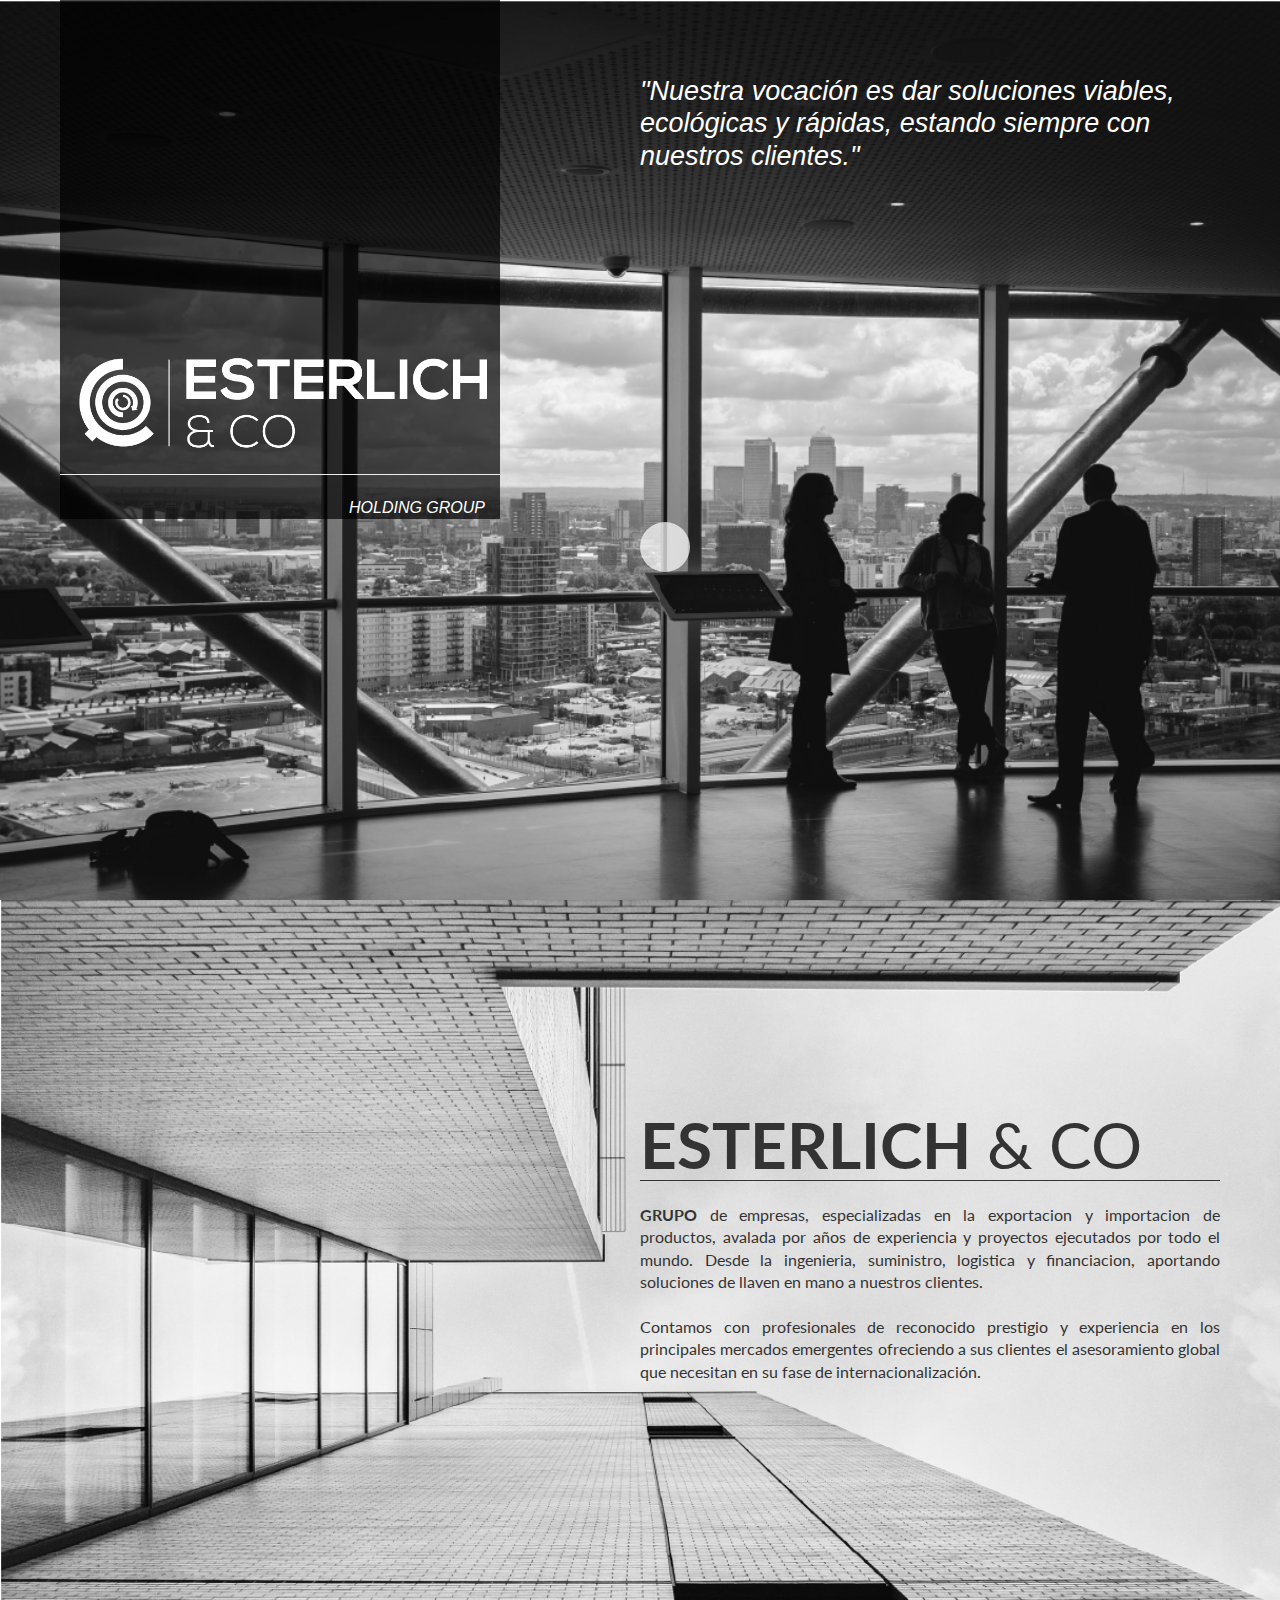
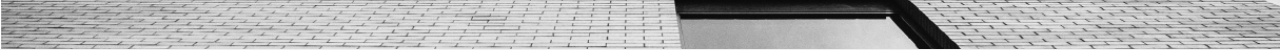
==== commit 542ef50a: "logo menú" ====
--- a/prueba.html
+++ b/prueba.html
@@ -43,9 +43,9 @@
   </div>
 </div>
 <div class="row">
-  <div class="col-sm-12 text-center">
+  <div class="col-sm-12 text-center demo">
     <a href="#inicio" class="page-scroll">
-      <span style="border-radius:50%; width:50px; height:50px; background-color: rgb(0, 163, 255); display: inline-block; line-height: 50px;">
+      <span style="border-radius:50%; width:50px; height:50px; background-color: rgba(255, 255, 255, 0.7); display: inline-block; line-height: 50px;">
         <img src="http://indicius.com/assets/down@2x-5225227d3e0c7cb1de5cc5f4146276eb4e9ac1acc981bf751dd0995753e4575b.png" alt="">
       </span>
     </a>
@@ -56,13 +56,13 @@
 </div>
 <nav class="navbar navbar-fixed-top sticky">
   <div class="container">
-    <div class="navbar-header">
+    <div class="navbar-header" style="width:200px;">
       <button type="button" class="navbar-toggle" data-toggle="collapse" data-target="#myNavbar">
         <span class="icon-bar"></span>
         <span class="icon-bar"></span>
         <span class="icon-bar"></span>
       </button>
-      <a class="navbar-brand" href="#myPage">Logo</a>
+      <a class="navbar-brand"  href="#myPage"><img src="img\Esterlich & Co Menú.png" style="width:50%; " alt=""></a>
     </div>
     <div class="collapse navbar-collapse" id="myNavbar">
       <ul class="nav navbar-nav navbar-right">
--- a/style/style.css
+++ b/style/style.css
@@ -111,3 +111,18 @@
   height: 100%;
   width: 100%;
 }
+
+.demo a {
+    position: absolute;
+    left: 50%;
+    z-index: 2;
+    display: inline-block;
+    -webkit-transform: translate(0, -50%);
+    transform: translate(0, -50%);
+    color: #fff;
+    text-decoration: none;
+    transition: opacity .3s;
+}
+.demo a:hover {
+    opacity: .5;
+}
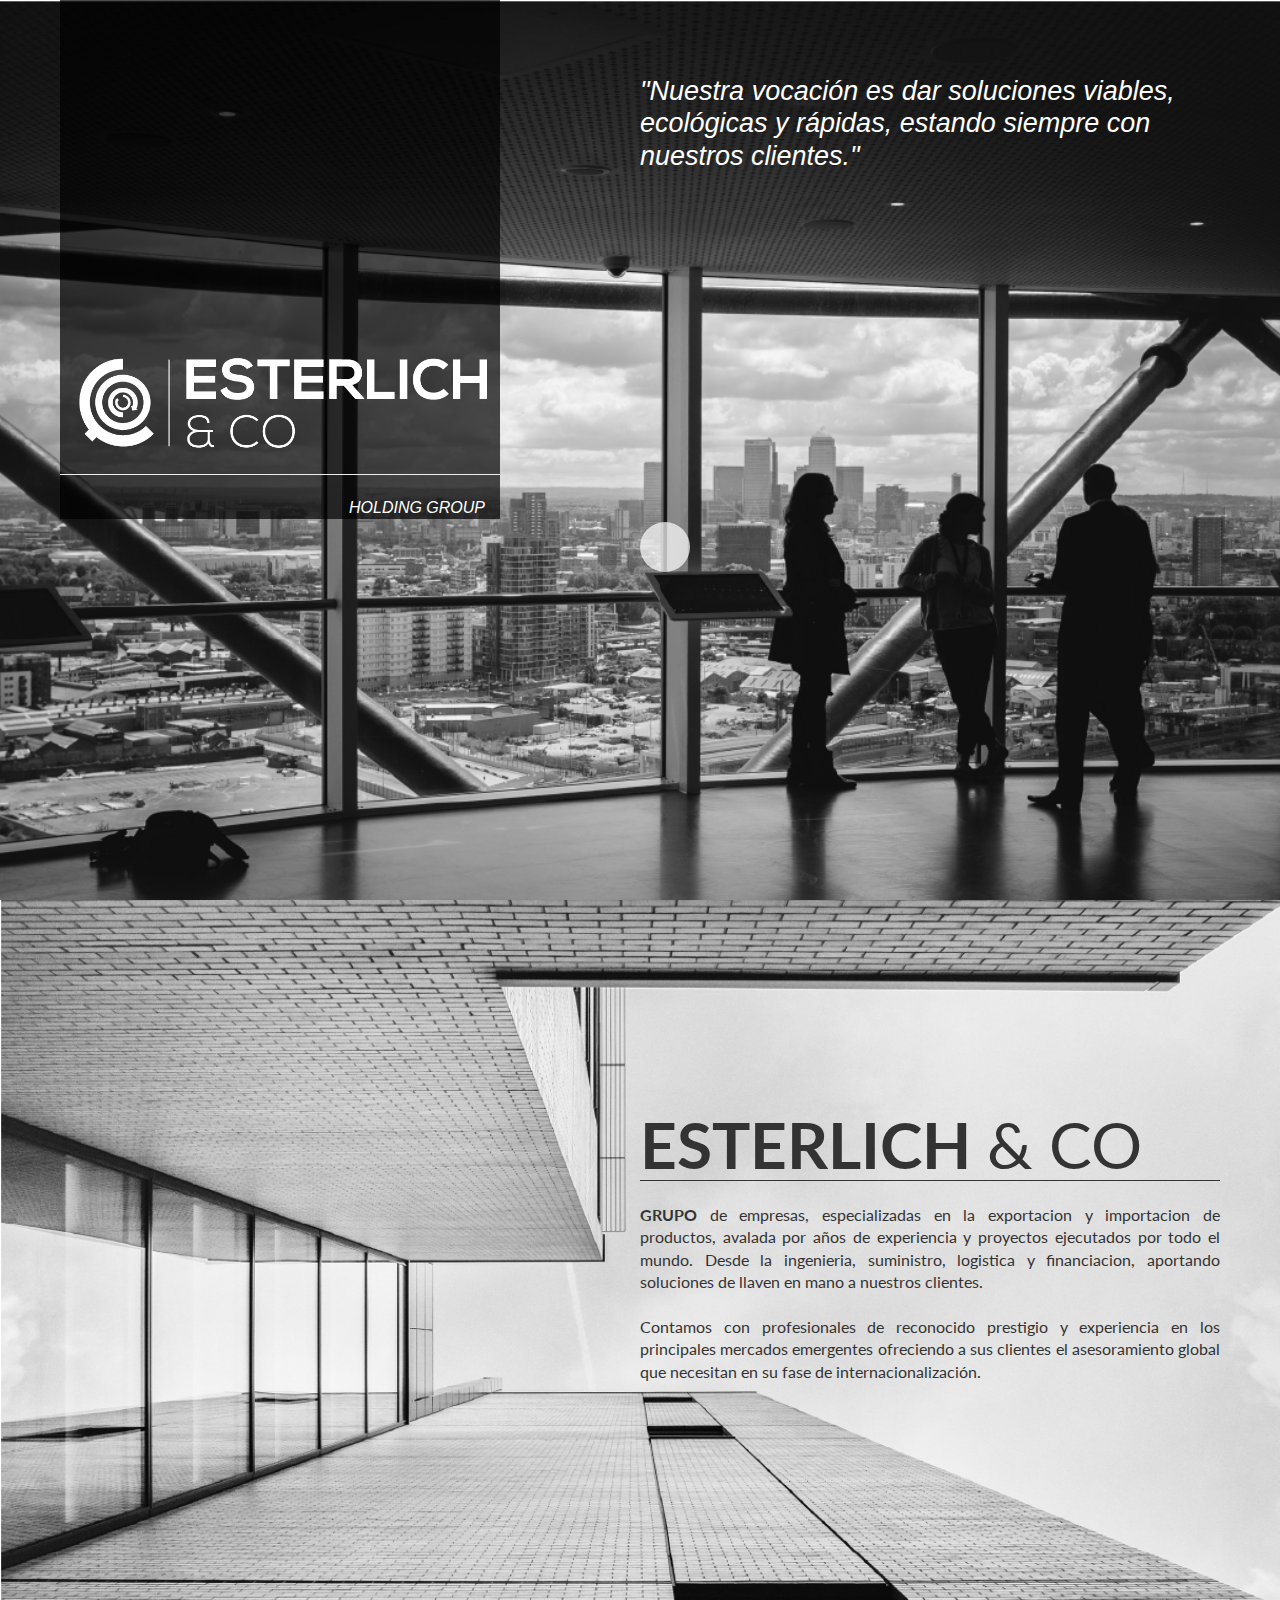
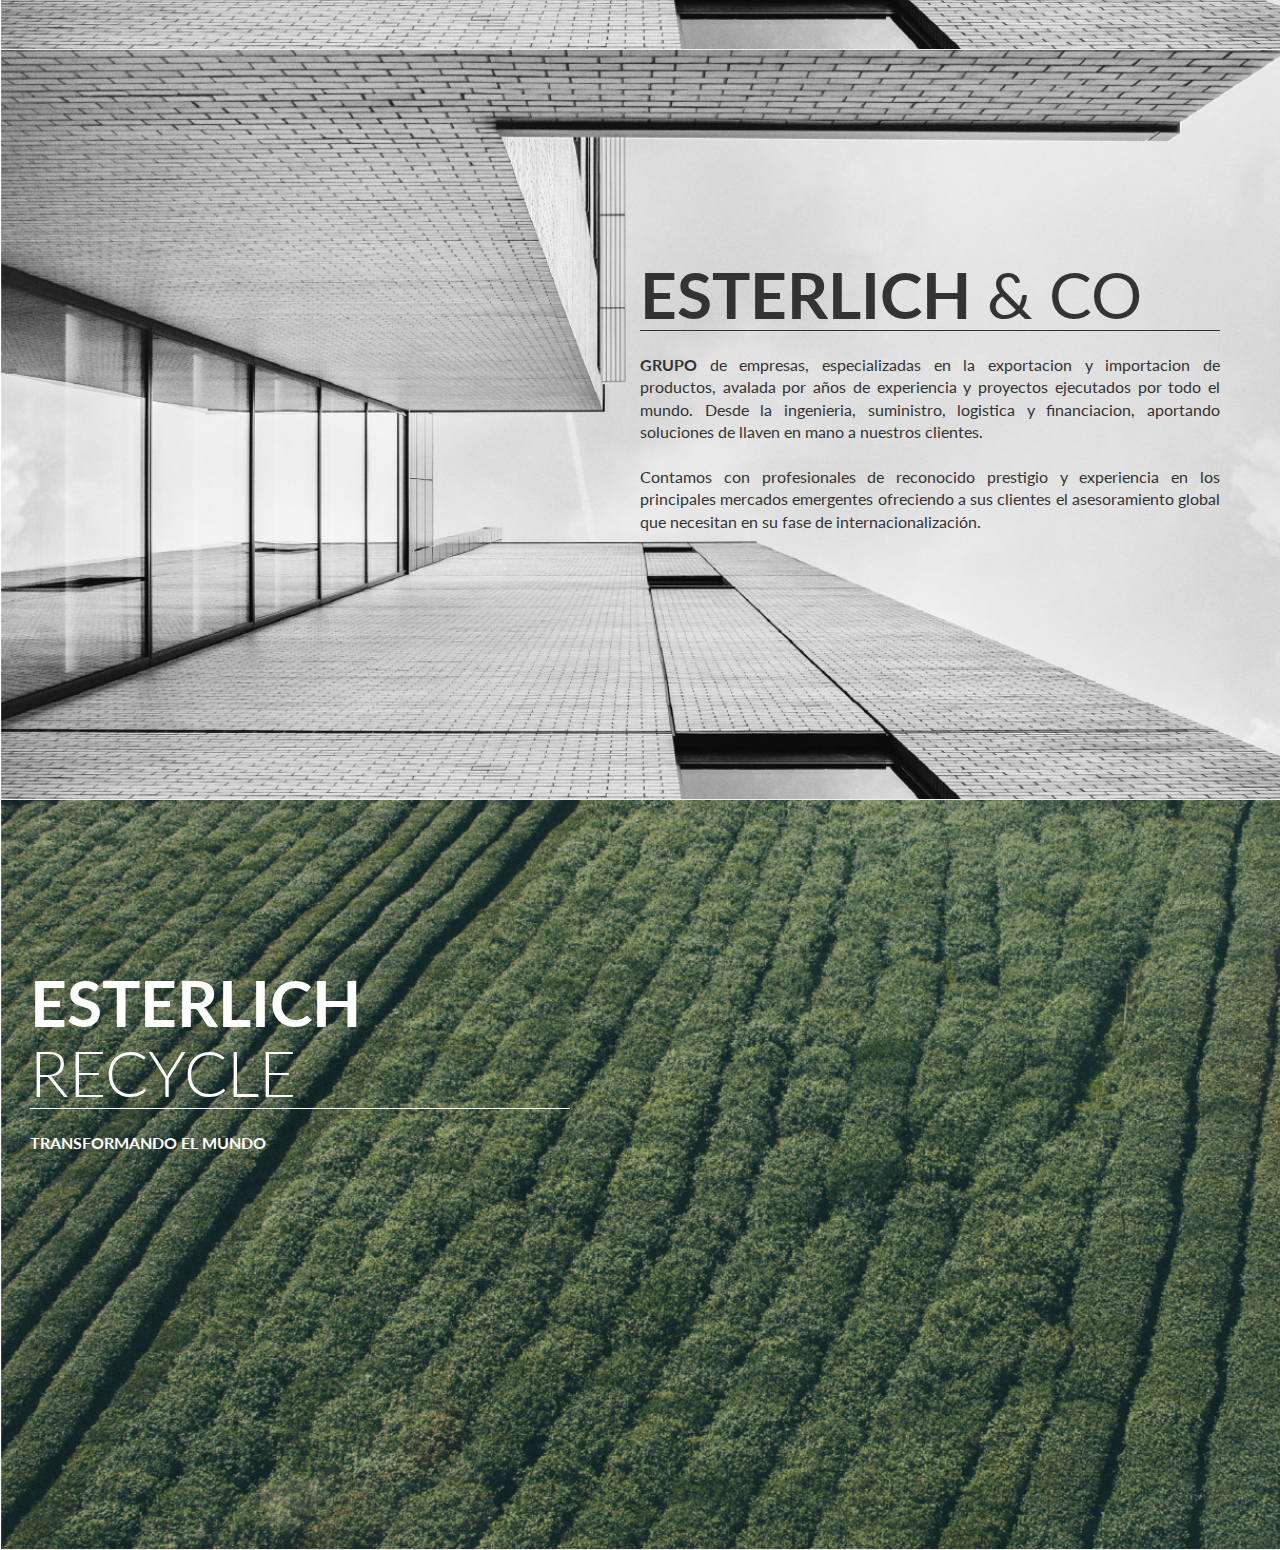
==== commit 71f78abb: "Recycle section-avance" ====
--- a/prueba.html
+++ b/prueba.html
@@ -6,6 +6,7 @@
     <meta name="viewport" content="width=device-width, initial-scale=1">
     <link rel="stylesheet" href="https://maxcdn.bootstrapcdn.com/bootstrap/3.3.7/css/bootstrap.min.css">
     <link rel="stylesheet" href="style/style.css">
+
     <link rel="stylesheet" href="style/style2.css">
     <link href="https://fonts.googleapis.com/css?family=Lato:300,400,700" rel="stylesheet">
     <link href="https://fonts.googleapis.com/css?family=Lato" rel="stylesheet" type="text/css">
@@ -21,135 +22,189 @@
 
   </head>
   <body class="home page">
-    <div class="cover full-window"> <div class="cover-image" style="background-image: url('img/1.png'); opacity: 1;"></div>
-     <div id="particles-fullwin-wrapper">
-      <canvas width="1382" height="948" style="width: 100%; height: 100%;"></canvas>
-    </div>
-     <div class="container-fluid" style="position: relative; background:none; margin-top:0px; padding-top:0px;">
-
-  <div class="row">
-  <div class="col-sm-6">
-    <div class=""  style="background-color: rgba(0, 0, 0, 0.70); margin-right:140px; margin-top:0px; height:80%; ">
-        <div class="" style="">
-          <img src="img\Esterlich & Co Logo Welcome Page-10.png" style="width:95%;  margin-top:80%; margin-left:2%; " alt="">
-          <hr>
-          <p class="text-right" style=" color:#FFF; margin-right:15px;"><i>HOLDING GROUP</i></p>
-        </div>
-    </div>
-
+    <div class="cover full-window">
+      <div class="cover-image fondo-principal">
+      </div>
+      <!-- <div id="particles-fullwin-wrapper">
+        <canvas width="1382" height="948" style="width: 100%; height: 100%;"></canvas>
+      </div> -->
+      <div class="container-fluid" style="position: relative; background:none; margin-top:0px; padding-top:0px;">
+        <div class="row">
+          <div class="col-sm-6">
+            <div class=""  style="background-color: rgba(0, 0, 0, 0.70); margin-right:140px; margin-top:0px; height:80%; ">
+                <div class="" style="">
+                  <img src="img\Esterlich & Co Logo Welcome Page-10.png" style="width:95%;  margin-top:80%; margin-left:2%; " alt="">
+                  <hr>
+                  <p class="text-right" style=" color:#FFF; margin-right:15px;"><i>HOLDING GROUP</i></p>
+                </div>
+            </div>
+          </div>
+          <div class="col-sm-6" style="margin-top:20px;">
+            <h4 style="color:#FFF;"><i>"Nuestra vocación es dar soluciones viables, ecológicas y rápidas, estando siempre con nuestros clientes."</i></h4>
+          </div>
+        </div>
+
+        <div class="row">
+          <div class="col-sm-12 text-center demo">
+            <a href="#inicio" class="page-scroll">
+              <span style="border-radius:50%; width:50px; height:50px; background-color: rgba(255, 255, 255, 0.7); display: inline-block; line-height: 50px;">
+                <img src="http://indicius.com/assets/down@2x-5225227d3e0c7cb1de5cc5f4146276eb4e9ac1acc981bf751dd0995753e4575b.png" alt="">
+              </span>
+            </a>
+          </div>
+      </div>
+    </div>
   </div>
-  <div class="col-sm-6" style="margin-top:20px;">
-    <h4 style="color:#FFF;"><i>"Nuestra vocación es dar soluciones viables, ecológicas y rápidas, estando siempre con nuestros clientes."</i></h4>
-  </div>
-</div>
-<div class="row">
-  <div class="col-sm-12 text-center demo">
-    <a href="#inicio" class="page-scroll">
-      <span style="border-radius:50%; width:50px; height:50px; background-color: rgba(255, 255, 255, 0.7); display: inline-block; line-height: 50px;">
-        <img src="http://indicius.com/assets/down@2x-5225227d3e0c7cb1de5cc5f4146276eb4e9ac1acc981bf751dd0995753e4575b.png" alt="">
-      </span>
-    </a>
-
-  </div>
-</div>
-</div>
-</div>
-<nav class="navbar navbar-fixed-top sticky">
-  <div class="container">
-    <div class="navbar-header" style="width:200px;">
-      <button type="button" class="navbar-toggle" data-toggle="collapse" data-target="#myNavbar">
-        <span class="icon-bar"></span>
-        <span class="icon-bar"></span>
-        <span class="icon-bar"></span>
-      </button>
-      <a class="navbar-brand"  href="#myPage"><img src="img\Esterlich & Co Menú.png" style="width:50%; " alt=""></a>
-    </div>
-    <div class="collapse navbar-collapse" id="myNavbar">
-      <ul class="nav navbar-nav navbar-right">
-        <li><a href="#inicio">INICIO</a></li>
-        <li><a href="#services">SOBRE NOSOTROS</a></li>
-        <li><a href="#portfolio">ESTERLICH RECYCLE</a></li>
-        <li><a href="#pricing">ESTERLICH POLYTEX</a></li>
-        <li><a href="#contact">LOGÍSTICA</a></li>
-        <li><a href="#contact">PARTNERS</a></li>
-        <li><a href="#contact">STAFF</a></li>
-        <li><a href="#contact">CONTACTO</a></li>
-
-
-      </ul>
-    </div>
-  </div>
-</nav>
-
-<section class="container-fluid grid thumbs-masonry" style="padding:0px; height:750px;">
-  <div class="cover full-window"> <div class="cover-image"  style="background-image: url('img/2.png'); opacity: 1; height:759px;"></div>
-   <div id="particles-fullwin-wrapper">
-    <canvas width="1382" height="948" style="width: 100%; height: 100%;"></canvas>
-  </div>
-  <div id="inicio" class="container-fluid" style="position: relative; background:none; margin-top:150px;">
-
-<div class="row" >
-<div class="col-xs-6 col-xs-offset-6">
- <h2 style="font-family: 'Lato', sans-serif; font-weight:700; color: #333333;">ESTERLICH <span style="font-weight:400;">& CO</span> </h2>
- <hr style="border-top: 1px solid #333333; margin-top:0px; margin-bottom:0px;">
- <br><p style="text-align:justify; font-family: 'Lato', sans-serif; font-weight:400; color: #333333;"><span style="font-weight:700;">GRUPO </span> de empresas, especializadas en la exportacion y importacion de productos, avalada por años de experiencia y proyectos ejecutados por todo el mundo. Desde la ingenieria, suministro, logistica y financiacion, aportando soluciones de llaven en mano a nuestros clientes.
-<br><br>Contamos con profesionales de reconocido prestigio y experiencia en los principales mercados emergentes ofreciendo a sus clientes el asesoramiento global que necesitan en su fase de internacionalización.
- </p>
-
-</div>
-</div>
-</div>
-</div>
-         </section>
-
-
-
-         <script type="text/javascript">
-
-
-         (function ($) {
-         $(document).ready(function(){
-
-         // hide .navbar first
-         $(".navbar").hide();
-
-         // fade in .navbar
-
-           //  $("#slide").click(function () {
-                 // set distance user needs to scroll before we fadeIn navbar
-
-                 //    $('.navbar').fadeIn();
-                   //  $("#PRUEBA").fadeOut();
-                     $(function() {
-           $(document).on('click', 'a.page-scroll', function(event) {
-          //   $(".todo").css("display","block");
-               var $anchor = $(this);
-               $('html, body').stop().animate({
-                   scrollTop: $($anchor.attr('href')).offset().top
-               }, 1500, 'easeInOutExpo');
-               event.preventDefault();
-
-
-
-           });
-         });
-         $(window).scroll(function(){
-         if ($(window).scrollTop() < 50)
-         {
-         $(".navbar").fadeOut();
-         //$("#PRUEBA").fadeOut();
-
-
-         }
-         else {
-           $('.navbar').fadeIn();
-         }
+  <nav class="navbar navbar-fixed-top sticky">
+    <div class="container">
+      <div class="navbar-header" style="width:200px;">
+        <button type="button" class="navbar-toggle" data-toggle="collapse" data-target="#myNavbar">
+          <span class="icon-bar"></span>
+          <span class="icon-bar"></span>
+          <span class="icon-bar"></span>
+        </button>
+        <a class="navbar-brand"  href="#myPage"><img src="img\Esterlich & Co Menú.png" style="width:50%; " alt=""></a>
+      </div>
+      <div class="collapse navbar-collapse" id="myNavbar">
+        <ul class="nav navbar-nav navbar-right">
+          <li><a href="#inicio">INICIO</a></li>
+          <li><a href="#services">SOBRE NOSOTROS</a></li>
+          <li><a class="page-scroll" href="#recycle">RECICLADO</a></li>
+          <li><a href="#pricing">POLYTEX</a></li>
+          <li><a href="#contact">INGENIERÍA</a></li>
+          <li><a href="#contact">LOGÍSTICA</a></li>
+          <li><a href="#contact">PARTNERS</a></li>
+          <li><a href="#contact">STAFF</a></li>
+          <li><a href="#contact">CONTACTOS</a></li>
+
+
+        </ul>
+      </div>
+    </div>
+  </nav>
+
+  <section id="inicio" class="container-fluid grid thumbs-masonry" style="padding:0px; height:750px;">
+      <div class="cover full-window"> <div class="cover-image"  style="background-image: url('img/2.png'); opacity: 1; height:759px;"></div>
+         <div id="particles-fullwin-wrapper">
+          <canvas width="1382" height="948" style="width: 100%; height: 100%;"></canvas>
+        </div>
+        <div  class="container-fluid" style="position: relative; background:none; margin-top:150px;">
+          <div class="row" >
+            <div class="col-xs-6 col-xs-offset-6">
+               <h2 style="font-family: 'Lato', sans-serif; font-weight:700; color: #333333;">ESTERLICH <span style="font-weight:400;">& CO</span> </h2>
+               <hr style="border-top: 1px solid #333333; margin-top:0px; margin-bottom:0px;">
+               <br><p style="text-align:justify; font-family: 'Lato', sans-serif; font-weight:400; color: #333333;">
+                 <span style="font-weight:700;">GRUPO </span>
+                 de empresas, especializadas en la exportacion y importacion de productos, avalada por años de experiencia y proyectos
+                 ejecutados por todo el mundo.
+                 Desde la ingenieria, suministro, logistica y financiacion, aportando soluciones de llaven en mano a nuestros clientes.
+               <br><br>Contamos con profesionales de reconocido prestigio y experiencia en los principales mercados emergentes ofreciendo a sus clientes el
+               asesoramiento global que necesitan en su fase de internacionalización.
+               </p>
+            </div>
+          </div>
+      </div>
+    </div>
+  </section>
+
+  <section class="container-fluid grid thumbs-masonry" style="padding:0px; height:750px;">
+      <div class="cover full-window"> <div class="cover-image"  style="background-image: url('img/2.png'); opacity: 1; height:759px;"></div>
+         <div id="particles-fullwin-wrapper">
+          <canvas width="1382" height="948" style="width: 100%; height: 100%;"></canvas>
+        </div>
+        <div class="container-fluid" style="position: relative; background:none; margin-top:150px;">
+          <div class="row" >
+            <div class="col-xs-6 col-xs-offset-6">
+               <h2 style="font-family: 'Lato', sans-serif; font-weight:700; color: #333333;">ESTERLICH <span style="font-weight:400;">& CO</span> </h2>
+               <hr style="border-top: 1px solid #333333; margin-top:0px; margin-bottom:0px;">
+               <br><p style="text-align:justify; font-family: 'Lato', sans-serif; font-weight:400; color: #333333;">
+                 <span style="font-weight:700;">GRUPO </span>
+                 de empresas, especializadas en la exportacion y importacion de productos, avalada por años de experiencia y proyectos
+                 ejecutados por todo el mundo.
+                 Desde la ingenieria, suministro, logistica y financiacion, aportando soluciones de llaven en mano a nuestros clientes.
+               <br><br>Contamos con profesionales de reconocido prestigio y experiencia en los principales mercados emergentes ofreciendo a sus clientes el
+               asesoramiento global que necesitan en su fase de internacionalización.
+               </p>
+            </div>
+          </div>
+      </div>
+    </div>
+  </section>
+
+  <section id="recycle" class="container-fluid grid thumbs-masonry" style="padding:0px; height:750px;">
+      <div class="cover full-window"> <div class="cover-image"  style="background-image: url('img/recycle.png'); opacity: 1; height:759px;"></div>
+         <div id="particles-fullwin-wrapper">
+          <canvas width="1382" height="948" style="width: 100%; height: 100%;"></canvas>
+        </div>
+        <div class="container">
+          <div class="row">
+            <div class="col-sm-6" style="margin-top:-200px;">
+              <div class="textoRecycle">
+                <h2 style="font-family: 'Lato', sans-serif; font-weight:700; color: white;">ESTERLICH</h2>
+                <h2 style="font-family: 'Lato', sans-serif; font-weight:300; color: white;">RECYCLE</h2>
+                <hr style="border-top: 1px solid white; margin-top:0px; margin-bottom:0px;">
+                <br>
+                <p style="text-align:justify; font-family: 'Lato', sans-serif; font-weight:400; color:white;">
+                  <span style="font-weight:700;">TRANSFORMANDO EL MUNDO </span>
+                </p>
+              </div>
+               <!-- <div class="cajas" style="background-color: rgba(0, 0, 0, 0.70);  margin-top:0px; height:90%; ">
+                 <h3>MISIÓN</h3>
+                 <p>Nuestra misión es proporcionar a la sociedad una respuesta colectiva de los agentes económicos ante
+                 los temas medioambientales</p>
+               </div> -->
+            </div>
+          </div>
+      </div>
+    </div>
+  </section>
+
+     <script type="text/javascript">
+
+
+     (function ($) {
+     $(document).ready(function(){
+
+     // hide .navbar first
+     $(".navbar").hide();
+
+     // fade in .navbar
+
+       //  $("#slide").click(function () {
+             // set distance user needs to scroll before we fadeIn navbar
+
+             //    $('.navbar').fadeIn();
+               //  $("#PRUEBA").fadeOut();
+                 $(function() {
+       $(document).on('click', 'a.page-scroll', function(event) {
+      //   $(".todo").css("display","block");
+           var $anchor = $(this);
+           $('html, body').stop().animate({
+               scrollTop: $($anchor.attr('href')).offset().top
+           }, 1500, 'easeInOutExpo');
+           event.preventDefault();
+
+
+
        });
-           //  })
-
-         });
-         }(jQuery));
-         </script>
+     });
+     $(window).scroll(function(){
+     if ($(window).scrollTop() < 50)
+     {
+     $(".navbar").fadeOut();
+     //$("#PRUEBA").fadeOut();
+
+
+     }
+     else {
+       $('.navbar').fadeIn();
+     }
+   });
+       //  })
+
+     });
+     }(jQuery));
+     </script>
 
   </body>
 </html>
--- a/style/style.css
+++ b/style/style.css
@@ -126,3 +126,25 @@
 .demo a:hover {
     opacity: .5;
 }
+.fondo-principal{
+  background-image: url('../img/1.png');
+  opacity: 1;
+}
+.textoRecycle{
+  margin-left: 30px;
+
+}
+
+.cajas{
+  position: absolute;
+}
+.cajas h3{
+  position: relative;
+  margin-top: 20px;
+  color: white;
+}
+
+.cajas p, .cajas h3{
+  color: white;
+  margin-left: 30px;
+}
--- a/style/style2.css
+++ b/style/style2.css
@@ -3,4 +3,4 @@
  *  License - http://fontawesome.io/license (Font: SIL OFL 1.1, CSS: MIT License)
  *//*
 Copyright (c) 2015 Daniel Eden
-*/.animated{-webkit-animation-duration:1.3s;animation-duration:1.3s;-webkit-animation-fill-mode:both;animation-fill-mode:both}.animated.infinite{-webkit-animation-iteration-count:infinite;animation-iteration-count:infinite}.animated.hinge{-webkit-animation-duration:2s;animation-duration:2s}.animated.bounceIn,.animated.bounceOut{-webkit-animation-duration:.75s;animation-duration:.75s}.animated.flipOutX,.animated.flipOutY{-webkit-animation-duration:.75s;animation-duration:.75s}@-webkit-keyframes fadeInUpScale{0%{opacity:0;-webkit-transform:translate3d(0,100%,0) scale3d(.95,.95,.95);transform:translate3d(0,100%,0) scale3d(.95,.95,.95)}50%{opacity:.5;-webkit-transform:translate3d(0,0,0) scale3d(.95,.95,.95);transform:translate3d(0,0,0) scale3d(.95,.95,.95)}100%{opacity:1;-webkit-transform:none;transform:none}}@keyframes fadeInUpScale{0%{opacity:0;-webkit-transform:translate3d(0,100%,0) scale3d(.95,.95,.95);transform:translate3d(0,100%,0) scale3d(.95,.95,.95)}50%{opacity:.5;-webkit-transform:translate3d(0,0,0) scale3d(.95,.95,.95);transform:translate3d(0,0,0) scale3d(.95,.95,.95)}100%{opacity:1;-webkit-transform:none;transform:none}}.fadeInUpScale{-webkit-animation-name:fadeInUpScale;animation-name:fadeInUpScale}@-webkit-keyframes bounce{0%,100%,20%,53%,80%{-webkit-animation-timing-function:cubic-bezier(.215,.61,.355,1);animation-timing-function:cubic-bezier(.215,.61,.355,1);-webkit-transform:translate3d(0,0,0);transform:translate3d(0,0,0)}40%,43%{-webkit-animation-timing-function:cubic-bezier(.755,.05,.855,.06);animation-timing-function:cubic-bezier(.755,.05,.855,.06);-webkit-transform:translate3d(0,-30px,0);transform:translate3d(0,-30px,0)}70%{-webkit-animation-timing-function:cubic-bezier(.755,.05,.855,.06);animation-timing-function:cubic-bezier(.755,.05,.855,.06);-webkit-transform:translate3d(0,-15px,0);transform:translate3d(0,-15px,0)}90%{-webkit-transform:translate3d(0,-4px,0);transform:translate3d(0,-4px,0)}}@keyframes bounce{0%,100%,20%,53%,80%{-webkit-animation-timing-function:cubic-bezier(.215,.61,.355,1);animation-timing-function:cubic-bezier(.215,.61,.355,1);-webkit-transform:translate3d(0,0,0);transform:translate3d(0,0,0)}40%,43%{-webkit-animation-timing-function:cubic-bezier(.755,.05,.855,.06);animation-timing-function:cubic-bezier(.755,.05,.855,.06);-webkit-transform:translate3d(0,-30px,0);transform:translate3d(0,-30px,0)}70%{-webkit-animation-timing-function:cubic-bezier(.755,.05,.855,.06);animation-timing-function:cubic-bezier(.755,.05,.855,.06);-webkit-transform:translate3d(0,-15px,0);transform:translate3d(0,-15px,0)}90%{-webkit-transform:translate3d(0,-4px,0);transform:translate3d(0,-4px,0)}}.bounce{-webkit-animation-name:bounce;animation-name:bounce;-webkit-transform-origin:center bottom;transform-origin:center bottom}@-webkit-keyframes flash{0%,100%,50%{opacity:1}25%,75%{opacity:0}}@keyframes flash{0%,100%,50%{opacity:1}25%,75%{opacity:0}}.flash{-webkit-animation-name:flash;animation-name:flash}@-webkit-keyframes pulse{0%{-webkit-transform:scale3d(1,1,1);transform:scale3d(1,1,1)}50%{-webkit-transform:scale3d(1.05,1.05,1.05);transform:scale3d(1.05,1.05,1.05)}100%{-webkit-transform:scale3d(1,1,1);transform:scale3d(1,1,1)}}@keyframes pulse{0%{-webkit-transform:scale3d(1,1,1);transform:scale3d(1,1,1)}50%{-webkit-transform:scale3d(1.05,1.05,1.05);transform:scale3d(1.05,1.05,1.05)}100%{-webkit-transform:scale3d(1,1,1);transform:scale3d(1,1,1)}}.pulse{-webkit-animation-name:pulse;animation-name:pulse}@-webkit-keyframes rubberBand{0%{-webkit-transform:scale3d(1,1,1);transform:scale3d(1,1,1)}30%{-webkit-transform:scale3d(1.25,.75,1);transform:scale3d(1.25,.75,1)}40%{-webkit-transform:scale3d(.75,1.25,1);transform:scale3d(.75,1.25,1)}50%{-webkit-transform:scale3d(1.15,.85,1);transform:scale3d(1.15,.85,1)}65%{-webkit-transform:scale3d(.95,1.05,1);transform:scale3d(.95,1.05,1)}75%{-webkit-transform:scale3d(1.05,.95,1);transform:scale3d(1.05,.95,1)}100%{-webkit-transform:scale3d(1,1,1);transform:scale3d(1,1,1)}}@keyframes rubberBand{0%{-webkit-transform:scale3d(1,1,1);transform:scale3d(1,1,1)}30%{-webkit-transform:scale3d(1.25,.75,1);transform:scale3d(1.25,.75,1)}40%{-webkit-transform:scale3d(.75,1.25,1);transform:scale3d(.75,1.25,1)}50%{-webkit-transform:scale3d(1.15,.85,1);transform:scale3d(1.15,.85,1)}65%{-webkit-transform:scale3d(.95,1.05,1);transform:scale3d(.95,1.05,1)}75%{-webkit-transform:scale3d(1.05,.95,1);transform:scale3d(1.05,.95,1)}100%{-webkit-transform:scale3d(1,1,1);transform:scale3d(1,1,1)}}.rubberBand{-webkit-animation-name:rubberBand;animation-name:rubberBand}@-webkit-keyframes shake{0%,100%{-webkit-transform:translate3d(0,0,0);transform:translate3d(0,0,0)}10%,30%,50%,70%,90%{-webkit-transform:translate3d(-10px,0,0);transform:translate3d(-10px,0,0)}20%,40%,60%,80%{-webkit-transform:translate3d(10px,0,0);transform:translate3d(10px,0,0)}}@keyframes shake{0%,100%{-webkit-transform:translate3d(0,0,0);transform:translate3d(0,0,0)}10%,30%,50%,70%,90%{-webkit-transform:translate3d(-10px,0,0);transform:translate3d(-10px,0,0)}20%,40%,60%,80%{-webkit-transform:translate3d(10px,0,0);transform:translate3d(10px,0,0)}}.shake{-webkit-animation-name:shake;animation-name:shake}@-webkit-keyframes swing{20%{-webkit-transform:rotate3d(0,0,1,15deg);transform:rotate3d(0,0,1,15deg)}40%{-webkit-transform:rotate3d(0,0,1,-10deg);transform:rotate3d(0,0,1,-10deg)}60%{-webkit-transform:rotate3d(0,0,1,5deg);transform:rotate3d(0,0,1,5deg)}80%{-webkit-transform:rotate3d(0,0,1,-5deg);transform:rotate3d(0,0,1,-5deg)}100%{-webkit-transform:rotate3d(0,0,1,0deg);transform:rotate3d(0,0,1,0deg)}}@keyframes swing{20%{-webkit-transform:rotate3d(0,0,1,15deg);transform:rotate3d(0,0,1,15deg)}40%{-webkit-transform:rotate3d(0,0,1,-10deg);transform:rotate3d(0,0,1,-10deg)}60%{-webkit-transform:rotate3d(0,0,1,5deg);transform:rotate3d(0,0,1,5deg)}80%{-webkit-transform:rotate3d(0,0,1,-5deg);transform:rotate3d(0,0,1,-5deg)}100%{-webkit-transform:rotate3d(0,0,1,0deg);transform:rotate3d(0,0,1,0deg)}}.swing{-webkit-transform-origin:top center;transform-origin:top center;-webkit-animation-name:swing;animation-name:swing}@-webkit-keyframes tada{0%{-webkit-transform:scale3d(1,1,1);transform:scale3d(1,1,1)}10%,20%{-webkit-transform:scale3d(.9,.9,.9) rotate3d(0,0,1,-3deg);transform:scale3d(.9,.9,.9) rotate3d(0,0,1,-3deg)}30%,50%,70%,90%{-webkit-transform:scale3d(1.1,1.1,1.1) rotate3d(0,0,1,3deg);transform:scale3d(1.1,1.1,1.1) rotate3d(0,0,1,3deg)}40%,60%,80%{-webkit-transform:scale3d(1.1,1.1,1.1) rotate3d(0,0,1,-3deg);transform:scale3d(1.1,1.1,1.1) rotate3d(0,0,1,-3deg)}100%{-webkit-transform:scale3d(1,1,1);transform:scale3d(1,1,1)}}@keyframes tada{0%{-webkit-transform:scale3d(1,1,1);transform:scale3d(1,1,1)}10%,20%{-webkit-transform:scale3d(.9,.9,.9) rotate3d(0,0,1,-3deg);transform:scale3d(.9,.9,.9) rotate3d(0,0,1,-3deg)}30%,50%,70%,90%{-webkit-transform:scale3d(1.1,1.1,1.1) rotate3d(0,0,1,3deg);transform:scale3d(1.1,1.1,1.1) rotate3d(0,0,1,3deg)}40%,60%,80%{-webkit-transform:scale3d(1.1,1.1,1.1) rotate3d(0,0,1,-3deg);transform:scale3d(1.1,1.1,1.1) rotate3d(0,0,1,-3deg)}100%{-webkit-transform:scale3d(1,1,1);transform:scale3d(1,1,1)}}.tada{-webkit-animation-name:tada;animation-name:tada}@-webkit-keyframes wobble{0%{-webkit-transform:none;transform:none}15%{-webkit-transform:translate3d(-25%,0,0) rotate3d(0,0,1,-5deg);transform:translate3d(-25%,0,0) rotate3d(0,0,1,-5deg)}30%{-webkit-transform:translate3d(20%,0,0) rotate3d(0,0,1,3deg);transform:translate3d(20%,0,0) rotate3d(0,0,1,3deg)}45%{-webkit-transform:translate3d(-15%,0,0) rotate3d(0,0,1,-3deg);transform:translate3d(-15%,0,0) rotate3d(0,0,1,-3deg)}60%{-webkit-transform:translate3d(10%,0,0) rotate3d(0,0,1,2deg);transform:translate3d(10%,0,0) rotate3d(0,0,1,2deg)}75%{-webkit-transform:translate3d(-5%,0,0) rotate3d(0,0,1,-1deg);transform:translate3d(-5%,0,0) rotate3d(0,0,1,-1deg)}100%{-webkit-transform:none;transform:none}}@keyframes wobble{0%{-webkit-transform:none;transform:none}15%{-webkit-transform:translate3d(-25%,0,0) rotate3d(0,0,1,-5deg);transform:translate3d(-25%,0,0) rotate3d(0,0,1,-5deg)}30%{-webkit-transform:translate3d(20%,0,0) rotate3d(0,0,1,3deg);transform:translate3d(20%,0,0) rotate3d(0,0,1,3deg)}45%{-webkit-transform:translate3d(-15%,0,0) rotate3d(0,0,1,-3deg);transform:translate3d(-15%,0,0) rotate3d(0,0,1,-3deg)}60%{-webkit-transform:translate3d(10%,0,0) rotate3d(0,0,1,2deg);transform:translate3d(10%,0,0) rotate3d(0,0,1,2deg)}75%{-webkit-transform:translate3d(-5%,0,0) rotate3d(0,0,1,-1deg);transform:translate3d(-5%,0,0) rotate3d(0,0,1,-1deg)}100%{-webkit-transform:none;transform:none}}.wobble{-webkit-animation-name:wobble;animation-name:wobble}@-webkit-keyframes jello{11.1%{-webkit-transform:none;transform:none}22.2%{-webkit-transform:skewX(-12.5deg) skewY(-12.5deg);transform:skewX(-12.5deg) skewY(-12.5deg)}33.3%{-webkit-transform:skewX(6.25deg) skewY(6.25deg);transform:skewX(6.25deg) skewY(6.25deg)}44.4%{-webkit-transform:skewX(-3.125deg) skewY(-3.125deg);transform:skewX(-3.125deg) skewY(-3.125deg)}55.5%{-webkit-transform:skewX(1.5625deg) skewY(1.5625deg);transform:skewX(1.5625deg) skewY(1.5625deg)}66.6%{-webkit-transform:skewX(-.78125deg) skewY(-.78125deg);transform:skewX(-.78125deg) skewY(-.78125deg)}77.7%{-webkit-transform:skewX(.390625deg) skewY(.390625deg);transform:skewX(.390625deg) skewY(.390625deg)}88.8%{-webkit-transform:skewX(-.1953125deg) skewY(-.1953125deg);transform:skewX(-.1953125deg) skewY(-.1953125deg)}100%{-webkit-transform:none;transform:none}}@keyframes jello{11.1%{-webkit-transform:none;transform:none}22.2%{-webkit-transform:skewX(-12.5deg) skewY(-12.5deg);transform:skewX(-12.5deg) skewY(-12.5deg)}33.3%{-webkit-transform:skewX(6.25deg) skewY(6.25deg);transform:skewX(6.25deg) skewY(6.25deg)}44.4%{-webkit-transform:skewX(-3.125deg) skewY(-3.125deg);transform:skewX(-3.125deg) skewY(-3.125deg)}55.5%{-webkit-transform:skewX(1.5625deg) skewY(1.5625deg);transform:skewX(1.5625deg) skewY(1.5625deg)}66.6%{-webkit-transform:skewX(-.78125deg) skewY(-.78125deg);transform:skewX(-.78125deg) skewY(-.78125deg)}77.7%{-webkit-transform:skewX(.390625deg) skewY(.390625deg);transform:skewX(.390625deg) skewY(.390625deg)}88.8%{-webkit-transform:skewX(-.1953125deg) skewY(-.1953125deg);transform:skewX(-.1953125deg) skewY(-.1953125deg)}100%{-webkit-transform:none;transform:none}}.jello{-webkit-animation-name:jello;animation-name:jello;-webkit-transform-origin:center;transform-origin:center}@-webkit-keyframes bounceIn{0%,100%,20%,40%,60%,80%{-webkit-animation-timing-function:cubic-bezier(.215,.61,.355,1);animation-timing-function:cubic-bezier(.215,.61,.355,1)}0%{opacity:0;-webkit-transform:scale3d(.3,.3,.3);transform:scale3d(.3,.3,.3)}20%{-webkit-transform:scale3d(1.1,1.1,1.1);transform:scale3d(1.1,1.1,1.1)}40%{-webkit-transform:scale3d(.9,.9,.9);transform:scale3d(.9,.9,.9)}60%{opacity:1;-webkit-transform:scale3d(1.03,1.03,1.03);transform:scale3d(1.03,1.03,1.03)}80%{-webkit-transform:scale3d(.97,.97,.97);transform:scale3d(.97,.97,.97)}100%{opacity:1;-webkit-transform:scale3d(1,1,1);transform:scale3d(1,1,1)}}@keyframes bounceIn{0%,100%,20%,40%,60%,80%{-webkit-animation-timing-function:cubic-bezier(.215,.61,.355,1);animation-timing-function:cubic-bezier(.215,.61,.355,1)}0%{opacity:0;-webkit-transform:scale3d(.3,.3,.3);transform:scale3d(.3,.3,.3)}20%{-webkit-transform:scale3d(1.1,1.1,1.1);transform:scale3d(1.1,1.1,1.1)}40%{-webkit-transform:scale3d(.9,.9,.9);transform:scale3d(.9,.9,.9)}60%{opacity:1;-webkit-transform:scale3d(1.03,1.03,1.03);transform:scale3d(1.03,1.03,1.03)}80%{-webkit-transform:scale3d(.97,.97,.97);transform:scale3d(.97,.97,.97)}100%{opacity:1;-webkit-transform:scale3d(1,1,1);transform:scale3d(1,1,1)}}.bounceIn{-webkit-animation-name:bounceIn;animation-name:bounceIn}@-webkit-keyframes bounceInDown{0%,100%,60%,75%,90%{-webkit-animation-timing-function:cubic-bezier(.215,.61,.355,1);animation-timing-function:cubic-bezier(.215,.61,.355,1)}0%{opacity:0;-webkit-transform:translate3d(0,-3000px,0);transform:translate3d(0,-3000px,0)}60%{opacity:1;-webkit-transform:translate3d(0,25px,0);transform:translate3d(0,25px,0)}75%{-webkit-transform:translate3d(0,-10px,0);transform:translate3d(0,-10px,0)}90%{-webkit-transform:translate3d(0,5px,0);transform:translate3d(0,5px,0)}100%{-webkit-transform:none;transform:none}}@keyframes bounceInDown{0%,100%,60%,75%,90%{-webkit-animation-timing-function:cubic-bezier(.215,.61,.355,1);animation-timing-function:cubic-bezier(.215,.61,.355,1)}0%{opacity:0;-webkit-transform:translate3d(0,-3000px,0);transform:translate3d(0,-3000px,0)}60%{opacity:1;-webkit-transform:translate3d(0,25px,0);transform:translate3d(0,25px,0)}75%{-webkit-transform:translate3d(0,-10px,0);transform:translate3d(0,-10px,0)}90%{-webkit-transform:translate3d(0,5px,0);transform:translate3d(0,5px,0)}100%{-webkit-transform:none;transform:none}}.bounceInDown{-webkit-animation-name:bounceInDown;animation-name:bounceInDown}@-webkit-keyframes bounceInLeft{0%,100%,60%,75%,90%{-webkit-animation-timing-function:cubic-bezier(.215,.61,.355,1);animation-timing-function:cubic-bezier(.215,.61,.355,1)}0%{opacity:0;-webkit-transform:translate3d(-3000px,0,0);transform:translate3d(-3000px,0,0)}60%{opacity:1;-webkit-transform:translate3d(25px,0,0);transform:translate3d(25px,0,0)}75%{-webkit-transform:translate3d(-10px,0,0);transform:translate3d(-10px,0,0)}90%{-webkit-transform:translate3d(5px,0,0);transform:translate3d(5px,0,0)}100%{-webkit-transform:none;transform:none}}@keyframes bounceInLeft{0%,100%,60%,75%,90%{-webkit-animation-timing-function:cubic-bezier(.215,.61,.355,1);animation-timing-function:cubic-bezier(.215,.61,.355,1)}0%{opacity:0;-webkit-transform:translate3d(-3000px,0,0);transform:translate3d(-3000px,0,0)}60%{opacity:1;-webkit-transform:translate3d(25px,0,0);transform:translate3d(25px,0,0)}75%{-webkit-transform:translate3d(-10px,0,0);transform:translate3d(-10px,0,0)}90%{-webkit-transform:translate3d(5px,0,0);transform:translate3d(5px,0,0)}100%{-webkit-transform:none;transform:none}}.bounceInLeft{-webkit-animation-name:bounceInLeft;animation-name:bounceInLeft}@-webkit-keyframes bounceInRight{0%,100%,60%,75%,90%{-webkit-animation-timing-function:cubic-bezier(.215,.61,.355,1);animation-timing-function:cubic-bezier(.215,.61,.355,1)}0%{opacity:0;-webkit-transform:translate3d(3000px,0,0);transform:translate3d(3000px,0,0)}60%{opacity:1;-webkit-transform:translate3d(-25px,0,0);transform:translate3d(-25px,0,0)}75%{-webkit-transform:translate3d(10px,0,0);transform:translate3d(10px,0,0)}90%{-webkit-transform:translate3d(-5px,0,0);transform:translate3d(-5px,0,0)}100%{-webkit-transform:none;transform:none}}@keyframes bounceInRight{0%,100%,60%,75%,90%{-webkit-animation-timing-function:cubic-bezier(.215,.61,.355,1);animation-timing-function:cubic-bezier(.215,.61,.355,1)}0%{opacity:0;-webkit-transform:translate3d(3000px,0,0);transform:translate3d(3000px,0,0)}60%{opacity:1;-webkit-transform:translate3d(-25px,0,0);transform:translate3d(-25px,0,0)}75%{-webkit-transform:translate3d(10px,0,0);transform:translate3d(10px,0,0)}90%{-webkit-transform:translate3d(-5px,0,0);transform:translate3d(-5px,0,0)}100%{-webkit-transform:none;transform:none}}.bounceInRight{-webkit-animation-name:bounceInRight;animation-name:bounceInRight}@-webkit-keyframes bounceInUp{0%,100%,60%,75%,90%{-webkit-animation-timing-function:cubic-bezier(.215,.61,.355,1);animation-timing-function:cubic-bezier(.215,.61,.355,1)}0%{opacity:0;-webkit-transform:translate3d(0,3000px,0);transform:translate3d(0,3000px,0)}60%{opacity:1;-webkit-transform:translate3d(0,-20px,0);transform:translate3d(0,-20px,0)}75%{-webkit-transform:translate3d(0,10px,0);transform:translate3d(0,10px,0)}90%{-webkit-transform:translate3d(0,-5px,0);transform:translate3d(0,-5px,0)}100%{-webkit-transform:translate3d(0,0,0);transform:translate3d(0,0,0)}}@keyframes bounceInUp{0%,100%,60%,75%,90%{-webkit-animation-timing-function:cubic-bezier(.215,.61,.355,1);animation-timing-function:cubic-bezier(.215,.61,.355,1)}0%{opacity:0;-webkit-transform:translate3d(0,3000px,0);transform:translate3d(0,3000px,0)}60%{opacity:1;-webkit-transform:translate3d(0,-20px,0);transform:translate3d(0,-20px,0)}75%{-webkit-transform:translate3d(0,10px,0);transform:translate3d(0,10px,0)}90%{-webkit-transform:translate3d(0,-5px,0);transform:translate3d(0,-5px,0)}100%{-webkit-transform:translate3d(0,0,0);transform:translate3d(0,0,0)}}.bounceInUp{-webkit-animation-name:bounceInUp;animation-name:bounceInUp}@-webkit-keyframes bounceOut{20%{-webkit-transform:scale3d(.9,.9,.9);transform:scale3d(.9,.9,.9)}50%,55%{opacity:1;-webkit-transform:scale3d(1.1,1.1,1.1);transform:scale3d(1.1,1.1,1.1)}100%{opacity:0;-webkit-transform:scale3d(.3,.3,.3);transform:scale3d(.3,.3,.3)}}@keyframes bounceOut{20%{-webkit-transform:scale3d(.9,.9,.9);transform:scale3d(.9,.9,.9)}50%,55%{opacity:1;-webkit-transform:scale3d(1.1,1.1,1.1);transform:scale3d(1.1,1.1,1.1)}100%{opacity:0;-webkit-transform:scale3d(.3,.3,.3);transform:scale3d(.3,.3,.3)}}.bounceOut{-webkit-animation-name:bounceOut;animation-name:bounceOut}@-webkit-keyframes bounceOutDown{20%{-webkit-transform:translate3d(0,10px,0);transform:translate3d(0,10px,0)}40%,45%{opacity:1;-webkit-transform:translate3d(0,-20px,0);transform:translate3d(0,-20px,0)}100%{opacity:0;-webkit-transform:translate3d(0,2000px,0);transform:translate3d(0,2000px,0)}}@keyframes bounceOutDown{20%{-webkit-transform:translate3d(0,10px,0);transform:translate3d(0,10px,0)}40%,45%{opacity:1;-webkit-transform:translate3d(0,-20px,0);transform:translate3d(0,-20px,0)}100%{opacity:0;-webkit-transform:translate3d(0,2000px,0);transform:translate3d(0,2000px,0)}}.bounceOutDown{-webkit-animation-name:bounceOutDown;animation-name:bounceOutDown}@-webkit-keyframes bounceOutLeft{20%{opacity:1;-webkit-transform:translate3d(20px,0,0);transform:translate3d(20px,0,0)}100%{opacity:0;-webkit-transform:translate3d(-2000px,0,0);transform:translate3d(-2000px,0,0)}}@keyframes bounceOutLeft{20%{opacity:1;-webkit-transform:translate3d(20px,0,0);transform:translate3d(20px,0,0)}100%{opacity:0;-webkit-transform:translate3d(-2000px,0,0);transform:translate3d(-2000px,0,0)}}.bounceOutLeft{-webkit-animation-name:bounceOutLeft;animation-name:bounceOutLeft}@-webkit-keyframes bounceOutRight{20%{opacity:1;-webkit-transform:translate3d(-20px,0,0);transform:translate3d(-20px,0,0)}100%{opacity:0;-webkit-transform:translate3d(2000px,0,0);transform:translate3d(2000px,0,0)}}@keyframes bounceOutRight{20%{opacity:1;-webkit-transform:translate3d(-20px,0,0);transform:translate3d(-20px,0,0)}100%{opacity:0;-webkit-transform:translate3d(2000px,0,0);transform:translate3d(2000px,0,0)}}.bounceOutRight{-webkit-animation-name:bounceOutRight;animation-name:bounceOutRight}@-webkit-keyframes bounceOutUp{20%{-webkit-transform:translate3d(0,-10px,0);transform:translate3d(0,-10px,0)}40%,45%{opacity:1;-webkit-transform:translate3d(0,20px,0);transform:translate3d(0,20px,0)}100%{opacity:0;-webkit-transform:translate3d(0,-2000px,0);transform:translate3d(0,-2000px,0)}}@keyframes bounceOutUp{20%{-webkit-transform:translate3d(0,-10px,0);transform:translate3d(0,-10px,0)}40%,45%{opacity:1;-webkit-transform:translate3d(0,20px,0);transform:translate3d(0,20px,0)}100%{opacity:0;-webkit-transform:translate3d(0,-2000px,0);transform:translate3d(0,-2000px,0)}}.bounceOutUp{-webkit-animation-name:bounceOutUp;animation-name:bounceOutUp}@-webkit-keyframes fadeIn{0%{opacity:0}100%{opacity:1}}@keyframes fadeIn{0%{opacity:0}100%{opacity:1}}.fadeIn{-webkit-animation-name:fadeIn;animation-name:fadeIn}@-webkit-keyframes fadeInDown{0%{opacity:0;-webkit-transform:translate3d(0,-100%,0);transform:translate3d(0,-100%,0)}100%{opacity:1;-webkit-transform:none;transform:none}}@keyframes fadeInDown{0%{opacity:0;-webkit-transform:translate3d(0,-100%,0);transform:translate3d(0,-100%,0)}100%{opacity:1;-webkit-transform:none;transform:none}}.fadeInDown{-webkit-animation-name:fadeInDown;animation-name:fadeInDown}@-webkit-keyframes fadeInDownBig{0%{opacity:0;-webkit-transform:translate3d(0,-2000px,0);transform:translate3d(0,-2000px,0)}100%{opacity:1;-webkit-transform:none;transform:none}}@keyframes fadeInDownBig{0%{opacity:0;-webkit-transform:translate3d(0,-2000px,0);transform:translate3d(0,-2000px,0)}100%{opacity:1;-webkit-transform:none;transform:none}}.fadeInDownBig{-webkit-animation-name:fadeInDownBig;animation-name:fadeInDownBig}@-webkit-keyframes fadeInLeft{0%{opacity:0;-webkit-transform:translate3d(-100%,0,0);transform:translate3d(-100%,0,0)}100%{opacity:1;-webkit-transform:none;transform:none}}@keyframes fadeInLeft{0%{opacity:0;-webkit-transform:translate3d(-100%,0,0);transform:translate3d(-100%,0,0)}100%{opacity:1;-webkit-transform:none;transform:none}}.fadeInLeft{-webkit-animation-name:fadeInLeft;animation-name:fadeInLeft}@-webkit-keyframes fadeInLeftBig{0%{opacity:0;-webkit-transform:translate3d(-2000px,0,0);transform:translate3d(-2000px,0,0)}100%{opacity:1;-webkit-transform:none;transform:none}}@keyframes fadeInLeftBig{0%{opacity:0;-webkit-transform:translate3d(-2000px,0,0);transform:translate3d(-2000px,0,0)}100%{opacity:1;-webkit-transform:none;transform:none}}.fadeInLeftBig{-webkit-animation-name:fadeInLeftBig;animation-name:fadeInLeftBig}@-webkit-keyframes fadeInRight{0%{opacity:0;-webkit-transform:translate3d(100%,0,0);transform:translate3d(100%,0,0)}100%{opacity:1;-webkit-transform:none;transform:none}}@keyframes fadeInRight{0%{opacity:0;-webkit-transform:translate3d(100%,0,0);transform:translate3d(100%,0,0)}100%{opacity:1;-webkit-transform:none;transform:none}}.fadeInRight{-webkit-animation-name:fadeInRight;animation-name:fadeInRight}@-webkit-keyframes fadeInRightBig{0%{opacity:0;-webkit-transform:translate3d(2000px,0,0);transform:translate3d(2000px,0,0)}100%{opacity:1;-webkit-transform:none;transform:none}}@keyframes fadeInRightBig{0%{opacity:0;-webkit-transform:translate3d(2000px,0,0);transform:translate3d(2000px,0,0)}100%{opacity:1;-webkit-transform:none;transform:none}}.fadeInRightBig{-webkit-animation-name:fadeInRightBig;animation-name:fadeInRightBig}@-webkit-keyframes fadeInUp{0%{opacity:0;-webkit-transform:translate3d(0,100%,0);transform:translate3d(0,100%,0)}100%{opacity:1;-webkit-transform:none;transform:none}}@keyframes fadeInUp{0%{opacity:0;-webkit-transform:translate3d(0,100%,0);transform:translate3d(0,100%,0)}100%{opacity:1;-webkit-transform:none;transform:none}}.fadeInUp{-webkit-animation-name:fadeInUp;animation-name:fadeInUp}@-webkit-keyframes fadeInUpBig{0%{opacity:0;-webkit-transform:translate3d(0,2000px,0);transform:translate3d(0,2000px,0)}100%{opacity:1;-webkit-transform:none;transform:none}}@keyframes fadeInUpBig{0%{opacity:0;-webkit-transform:translate3d(0,2000px,0);transform:translate3d(0,2000px,0)}100%{opacity:1;-webkit-transform:none;transform:none}}.fadeInUpBig{-webkit-animation-name:fadeInUpBig;animation-name:fadeInUpBig}@-webkit-keyframes fadeOut{0%{opacity:1}100%{opacity:0}}@keyframes fadeOut{0%{opacity:1}100%{opacity:0}}.fadeOut{-webkit-animation-name:fadeOut;animation-name:fadeOut}@-webkit-keyframes fadeOutDown{0%{opacity:1}100%{opacity:0;-webkit-transform:translate3d(0,100%,0);transform:translate3d(0,100%,0)}}@keyframes fadeOutDown{0%{opacity:1}100%{opacity:0;-webkit-transform:translate3d(0,100%,0);transform:translate3d(0,100%,0)}}.fadeOutDown{-webkit-animation-name:fadeOutDown;animation-name:fadeOutDown}@-webkit-keyframes fadeOutDownBig{0%{opacity:1}100%{opacity:0;-webkit-transform:translate3d(0,2000px,0);transform:translate3d(0,2000px,0)}}@keyframes fadeOutDownBig{0%{opacity:1}100%{opacity:0;-webkit-transform:translate3d(0,2000px,0);transform:translate3d(0,2000px,0)}}.fadeOutDownBig{-webkit-animation-name:fadeOutDownBig;animation-name:fadeOutDownBig}@-webkit-keyframes fadeOutLeft{0%{opacity:1}100%{opacity:0;-webkit-transform:translate3d(-100%,0,0);transform:translate3d(-100%,0,0)}}@keyframes fadeOutLeft{0%{opacity:1}100%{opacity:0;-webkit-transform:translate3d(-100%,0,0);transform:translate3d(-100%,0,0)}}.fadeOutLeft{-webkit-animation-name:fadeOutLeft;animation-name:fadeOutLeft}@-webkit-keyframes fadeOutLeftBig{0%{opacity:1}100%{opacity:0;-webkit-transform:translate3d(-2000px,0,0);transform:translate3d(-2000px,0,0)}}@keyframes fadeOutLeftBig{0%{opacity:1}100%{opacity:0;-webkit-transform:translate3d(-2000px,0,0);transform:translate3d(-2000px,0,0)}}.fadeOutLeftBig{-webkit-animation-name:fadeOutLeftBig;animation-name:fadeOutLeftBig}@-webkit-keyframes fadeOutRight{0%{opacity:1}100%{opacity:0;-webkit-transform:translate3d(100%,0,0);transform:translate3d(100%,0,0)}}@keyframes fadeOutRight{0%{opacity:1}100%{opacity:0;-webkit-transform:translate3d(100%,0,0);transform:translate3d(100%,0,0)}}.fadeOutRight{-webkit-animation-name:fadeOutRight;animation-name:fadeOutRight}@-webkit-keyframes fadeOutRightBig{0%{opacity:1}100%{opacity:0;-webkit-transform:translate3d(2000px,0,0);transform:translate3d(2000px,0,0)}}@keyframes fadeOutRightBig{0%{opacity:1}100%{opacity:0;-webkit-transform:translate3d(2000px,0,0);transform:translate3d(2000px,0,0)}}.fadeOutRightBig{-webkit-animation-name:fadeOutRightBig;animation-name:fadeOutRightBig}@-webkit-keyframes fadeOutUp{0%{opacity:1}100%{opacity:0;-webkit-transform:translate3d(0,-100%,0);transform:translate3d(0,-100%,0)}}@keyframes fadeOutUp{0%{opacity:1}100%{opacity:0;-webkit-transform:translate3d(0,-100%,0);transform:translate3d(0,-100%,0)}}.fadeOutUp{-webkit-animation-name:fadeOutUp;animation-name:fadeOutUp}@-webkit-keyframes fadeOutUpBig{0%{opacity:1}100%{opacity:0;-webkit-transform:translate3d(0,-2000px,0);transform:translate3d(0,-2000px,0)}}@keyframes fadeOutUpBig{0%{opacity:1}100%{opacity:0;-webkit-transform:translate3d(0,-2000px,0);transform:translate3d(0,-2000px,0)}}.fadeOutUpBig{-webkit-animation-name:fadeOutUpBig;animation-name:fadeOutUpBig}@-webkit-keyframes flip{0%{-webkit-transform:perspective(400px) rotate3d(0,1,0,-360deg);transform:perspective(400px) rotate3d(0,1,0,-360deg);-webkit-animation-timing-function:ease-out;animation-timing-function:ease-out}40%{-webkit-transform:perspective(400px) translate3d(0,0,150px) rotate3d(0,1,0,-190deg);transform:perspective(400px) translate3d(0,0,150px) rotate3d(0,1,0,-190deg);-webkit-animation-timing-function:ease-out;animation-timing-function:ease-out}50%{-webkit-transform:perspective(400px) translate3d(0,0,150px) rotate3d(0,1,0,-170deg);transform:perspective(400px) translate3d(0,0,150px) rotate3d(0,1,0,-170deg);-webkit-animation-timing-function:ease-in;animation-timing-function:ease-in}80%{-webkit-transform:perspective(400px) scale3d(.95,.95,.95);transform:perspective(400px) scale3d(.95,.95,.95);-webkit-animation-timing-function:ease-in;animation-timing-function:ease-in}100%{-webkit-transform:perspective(400px);transform:perspective(400px);-webkit-animation-timing-function:ease-in;animation-timing-function:ease-in}}@keyframes flip{0%{-webkit-transform:perspective(400px) rotate3d(0,1,0,-360deg);transform:perspective(400px) rotate3d(0,1,0,-360deg);-webkit-animation-timing-function:ease-out;animation-timing-function:ease-out}40%{-webkit-transform:perspective(400px) translate3d(0,0,150px) rotate3d(0,1,0,-190deg);transform:perspective(400px) translate3d(0,0,150px) rotate3d(0,1,0,-190deg);-webkit-animation-timing-function:ease-out;animation-timing-function:ease-out}50%{-webkit-transform:perspective(400px) translate3d(0,0,150px) rotate3d(0,1,0,-170deg);transform:perspective(400px) translate3d(0,0,150px) rotate3d(0,1,0,-170deg);-webkit-animation-timing-function:ease-in;animation-timing-function:ease-in}80%{-webkit-transform:perspective(400px) scale3d(.95,.95,.95);transform:perspective(400px) scale3d(.95,.95,.95);-webkit-animation-timing-function:ease-in;animation-timing-function:ease-in}100%{-webkit-transform:perspective(400px);transform:perspective(400px);-webkit-animation-timing-function:ease-in;animation-timing-function:ease-in}}.animated.flip{-webkit-backface-visibility:visible;backface-visibility:visible;-webkit-animation-name:flip;animation-name:flip}@-webkit-keyframes flipInX{0%{-webkit-transform:perspective(400px) rotate3d(1,0,0,90deg);transform:perspective(400px) rotate3d(1,0,0,90deg);-webkit-animation-timing-function:ease-in;animation-timing-function:ease-in;opacity:0}40%{-webkit-transform:perspective(400px) rotate3d(1,0,0,-20deg);transform:perspective(400px) rotate3d(1,0,0,-20deg);-webkit-animation-timing-function:ease-in;animation-timing-function:ease-in}60%{-webkit-transform:perspective(400px) rotate3d(1,0,0,10deg);transform:perspective(400px) rotate3d(1,0,0,10deg);opacity:1}80%{-webkit-transform:perspective(400px) rotate3d(1,0,0,-5deg);transform:perspective(400px) rotate3d(1,0,0,-5deg)}100%{-webkit-transform:perspective(400px);transform:perspective(400px)}}@keyframes flipInX{0%{-webkit-transform:perspective(400px) rotate3d(1,0,0,90deg);transform:perspective(400px) rotate3d(1,0,0,90deg);-webkit-animation-timing-function:ease-in;animation-timing-function:ease-in;opacity:0}40%{-webkit-transform:perspective(400px) rotate3d(1,0,0,-20deg);transform:perspective(400px) rotate3d(1,0,0,-20deg);-webkit-animation-timing-function:ease-in;animation-timing-function:ease-in}60%{-webkit-transform:perspective(400px) rotate3d(1,0,0,10deg);transform:perspective(400px) rotate3d(1,0,0,10deg);opacity:1}80%{-webkit-transform:perspective(400px) rotate3d(1,0,0,-5deg);transform:perspective(400px) rotate3d(1,0,0,-5deg)}100%{-webkit-transform:perspective(400px);transform:perspective(400px)}}.flipInX{-webkit-backface-visibility:visible!important;backface-visibility:visible!important;-webkit-animation-name:flipInX;animation-name:flipInX}@-webkit-keyframes flipInY{0%{-webkit-transform:perspective(400px) rotate3d(0,1,0,90deg);transform:perspective(400px) rotate3d(0,1,0,90deg);-webkit-animation-timing-function:ease-in;animation-timing-function:ease-in;opacity:0}40%{-webkit-transform:perspective(400px) rotate3d(0,1,0,-20deg);transform:perspective(400px) rotate3d(0,1,0,-20deg);-webkit-animation-timing-function:ease-in;animation-timing-function:ease-in}60%{-webkit-transform:perspective(400px) rotate3d(0,1,0,10deg);transform:perspective(400px) rotate3d(0,1,0,10deg);opacity:1}80%{-webkit-transform:perspective(400px) rotate3d(0,1,0,-5deg);transform:perspective(400px) rotate3d(0,1,0,-5deg)}100%{-webkit-transform:perspective(400px);transform:perspective(400px)}}@keyframes flipInY{0%{-webkit-transform:perspective(400px) rotate3d(0,1,0,90deg);transform:perspective(400px) rotate3d(0,1,0,90deg);-webkit-animation-timing-function:ease-in;animation-timing-function:ease-in;opacity:0}40%{-webkit-transform:perspective(400px) rotate3d(0,1,0,-20deg);transform:perspective(400px) rotate3d(0,1,0,-20deg);-webkit-animation-timing-function:ease-in;animation-timing-function:ease-in}60%{-webkit-transform:perspective(400px) rotate3d(0,1,0,10deg);transform:perspective(400px) rotate3d(0,1,0,10deg);opacity:1}80%{-webkit-transform:perspective(400px) rotate3d(0,1,0,-5deg);transform:perspective(400px) rotate3d(0,1,0,-5deg)}100%{-webkit-transform:perspective(400px);transform:perspective(400px)}}.flipInY{-webkit-backface-visibility:visible!important;backface-visibility:visible!important;-webkit-animation-name:flipInY;animation-name:flipInY}@-webkit-keyframes flipOutX{0%{-webkit-transform:perspective(400px);transform:perspective(400px)}30%{-webkit-transform:perspective(400px) rotate3d(1,0,0,-20deg);transform:perspective(400px) rotate3d(1,0,0,-20deg);opacity:1}100%{-webkit-transform:perspective(400px) rotate3d(1,0,0,90deg);transform:perspective(400px) rotate3d(1,0,0,90deg);opacity:0}}@keyframes flipOutX{0%{-webkit-transform:perspective(400px);transform:perspective(400px)}30%{-webkit-transform:perspective(400px) rotate3d(1,0,0,-20deg);transform:perspective(400px) rotate3d(1,0,0,-20deg);opacity:1}100%{-webkit-transform:perspective(400px) rotate3d(1,0,0,90deg);transform:perspective(400px) rotate3d(1,0,0,90deg);opacity:0}}.flipOutX{-webkit-animation-name:flipOutX;animation-name:flipOutX;-webkit-backface-visibility:visible!important;backface-visibility:visible!important}@-webkit-keyframes flipOutY{0%{-webkit-transform:perspective(400px);transform:perspective(400px)}30%{-webkit-transform:perspective(400px) rotate3d(0,1,0,-15deg);transform:perspective(400px) rotate3d(0,1,0,-15deg);opacity:1}100%{-webkit-transform:perspective(400px) rotate3d(0,1,0,90deg);transform:perspective(400px) rotate3d(0,1,0,90deg);opacity:0}}@keyframes flipOutY{0%{-webkit-transform:perspective(400px);transform:perspective(400px)}30%{-webkit-transform:perspective(400px) rotate3d(0,1,0,-15deg);transform:perspective(400px) rotate3d(0,1,0,-15deg);opacity:1}100%{-webkit-transform:perspective(400px) rotate3d(0,1,0,90deg);transform:perspective(400px) rotate3d(0,1,0,90deg);opacity:0}}.flipOutY{-webkit-backface-visibility:visible!important;backface-visibility:visible!important;-webkit-animation-name:flipOutY;animation-name:flipOutY}@-webkit-keyframes lightSpeedIn{0%{-webkit-transform:translate3d(100%,0,0) skewX(-30deg);transform:translate3d(100%,0,0) skewX(-30deg);opacity:0}60%{-webkit-transform:skewX(20deg);transform:skewX(20deg);opacity:1}80%{-webkit-transform:skewX(-5deg);transform:skewX(-5deg);opacity:1}100%{-webkit-transform:none;transform:none;opacity:1}}@keyframes lightSpeedIn{0%{-webkit-transform:translate3d(100%,0,0) skewX(-30deg);transform:translate3d(100%,0,0) skewX(-30deg);opacity:0}60%{-webkit-transform:skewX(20deg);transform:skewX(20deg);opacity:1}80%{-webkit-transform:skewX(-5deg);transform:skewX(-5deg);opacity:1}100%{-webkit-transform:none;transform:none;opacity:1}}.lightSpeedIn{-webkit-animation-name:lightSpeedIn;animation-name:lightSpeedIn;-webkit-animation-timing-function:ease-out;animation-timing-function:ease-out}@-webkit-keyframes lightSpeedOut{0%{opacity:1}100%{-webkit-transform:translate3d(100%,0,0) skewX(30deg);transform:translate3d(100%,0,0) skewX(30deg);opacity:0}}@keyframes lightSpeedOut{0%{opacity:1}100%{-webkit-transform:translate3d(100%,0,0) skewX(30deg);transform:translate3d(100%,0,0) skewX(30deg);opacity:0}}.lightSpeedOut{-webkit-animation-name:lightSpeedOut;animation-name:lightSpeedOut;-webkit-animation-timing-function:ease-in;animation-timing-function:ease-in}@-webkit-keyframes rotateIn{0%{-webkit-transform-origin:center;transform-origin:center;-webkit-transform:rotate3d(0,0,1,-200deg);transform:rotate3d(0,0,1,-200deg);opacity:0}100%{-webkit-transform-origin:center;transform-origin:center;-webkit-transform:none;transform:none;opacity:1}}@keyframes rotateIn{0%{-webkit-transform-origin:center;transform-origin:center;-webkit-transform:rotate3d(0,0,1,-200deg);transform:rotate3d(0,0,1,-200deg);opacity:0}100%{-webkit-transform-origin:center;transform-origin:center;-webkit-transform:none;transform:none;opacity:1}}.rotateIn{-webkit-animation-name:rotateIn;animation-name:rotateIn}@-webkit-keyframes rotateInDownLeft{0%{-webkit-transform-origin:left bottom;transform-origin:left bottom;-webkit-transform:rotate3d(0,0,1,-45deg);transform:rotate3d(0,0,1,-45deg);opacity:0}100%{-webkit-transform-origin:left bottom;transform-origin:left bottom;-webkit-transform:none;transform:none;opacity:1}}@keyframes rotateInDownLeft{0%{-webkit-transform-origin:left bottom;transform-origin:left bottom;-webkit-transform:rotate3d(0,0,1,-45deg);transform:rotate3d(0,0,1,-45deg);opacity:0}100%{-webkit-transform-origin:left bottom;transform-origin:left bottom;-webkit-transform:none;transform:none;opacity:1}}.rotateInDownLeft{-webkit-animation-name:rotateInDownLeft;animation-name:rotateInDownLeft}@-webkit-keyframes rotateInDownRight{0%{-webkit-transform-origin:right bottom;transform-origin:right bottom;-webkit-transform:rotate3d(0,0,1,45deg);transform:rotate3d(0,0,1,45deg);opacity:0}100%{-webkit-transform-origin:right bottom;transform-origin:right bottom;-webkit-transform:none;transform:none;opacity:1}}@keyframes rotateInDownRight{0%{-webkit-transform-origin:right bottom;transform-origin:right bottom;-webkit-transform:rotate3d(0,0,1,45deg);transform:rotate3d(0,0,1,45deg);opacity:0}100%{-webkit-transform-origin:right bottom;transform-origin:right bottom;-webkit-transform:none;transform:none;opacity:1}}.rotateInDownRight{-webkit-animation-name:rotateInDownRight;animation-name:rotateInDownRight}@-webkit-keyframes rotateInUpLeft{0%{-webkit-transform-origin:left bottom;transform-origin:left bottom;-webkit-transform:rotate3d(0,0,1,45deg);transform:rotate3d(0,0,1,45deg);opacity:0}100%{-webkit-transform-origin:left bottom;transform-origin:left bottom;-webkit-transform:none;transform:none;opacity:1}}@keyframes rotateInUpLeft{0%{-webkit-transform-origin:left bottom;transform-origin:left bottom;-webkit-transform:rotate3d(0,0,1,45deg);transform:rotate3d(0,0,1,45deg);opacity:0}100%{-webkit-transform-origin:left bottom;transform-origin:left bottom;-webkit-transform:none;transform:none;opacity:1}}.rotateInUpLeft{-webkit-animation-name:rotateInUpLeft;animation-name:rotateInUpLeft}@-webkit-keyframes rotateInUpRight{0%{-webkit-transform-origin:right bottom;transform-origin:right bottom;-webkit-transform:rotate3d(0,0,1,-90deg);transform:rotate3d(0,0,1,-90deg);opacity:0}100%{-webkit-transform-origin:right bottom;transform-origin:right bottom;-webkit-transform:none;transform:none;opacity:1}}@keyframes rotateInUpRight{0%{-webkit-transform-origin:right bottom;transform-origin:right bottom;-webkit-transform:rotate3d(0,0,1,-90deg);transform:rotate3d(0,0,1,-90deg);opacity:0}100%{-webkit-transform-origin:right bottom;transform-origin:right bottom;-webkit-transform:none;transform:none;opacity:1}}.rotateInUpRight{-webkit-animation-name:rotateInUpRight;animation-name:rotateInUpRight}@-webkit-keyframes rotateOut{0%{-webkit-transform-origin:center;transform-origin:center;opacity:1}100%{-webkit-transform-origin:center;transform-origin:center;-webkit-transform:rotate3d(0,0,1,200deg);transform:rotate3d(0,0,1,200deg);opacity:0}}@keyframes rotateOut{0%{-webkit-transform-origin:center;transform-origin:center;opacity:1}100%{-webkit-transform-origin:center;transform-origin:center;-webkit-transform:rotate3d(0,0,1,200deg);transform:rotate3d(0,0,1,200deg);opacity:0}}.rotateOut{-webkit-animation-name:rotateOut;animation-name:rotateOut}@-webkit-keyframes rotateOutDownLeft{0%{-webkit-transform-origin:left bottom;transform-origin:left bottom;opacity:1}100%{-webkit-transform-origin:left bottom;transform-origin:left bottom;-webkit-transform:rotate3d(0,0,1,45deg);transform:rotate3d(0,0,1,45deg);opacity:0}}@keyframes rotateOutDownLeft{0%{-webkit-transform-origin:left bottom;transform-origin:left bottom;opacity:1}100%{-webkit-transform-origin:left bottom;transform-origin:left bottom;-webkit-transform:rotate3d(0,0,1,45deg);transform:rotate3d(0,0,1,45deg);opacity:0}}.rotateOutDownLeft{-webkit-animation-name:rotateOutDownLeft;animation-name:rotateOutDownLeft}@-webkit-keyframes rotateOutDownRight{0%{-webkit-transform-origin:right bottom;transform-origin:right bottom;opacity:1}100%{-webkit-transform-origin:right bottom;transform-origin:right bottom;-webkit-transform:rotate3d(0,0,1,-45deg);transform:rotate3d(0,0,1,-45deg);opacity:0}}@keyframes rotateOutDownRight{0%{-webkit-transform-origin:right bottom;transform-origin:right bottom;opacity:1}100%{-webkit-transform-origin:right bottom;transform-origin:right bottom;-webkit-transform:rotate3d(0,0,1,-45deg);transform:rotate3d(0,0,1,-45deg);opacity:0}}.rotateOutDownRight{-webkit-animation-name:rotateOutDownRight;animation-name:rotateOutDownRight}@-webkit-keyframes rotateOutUpLeft{0%{-webkit-transform-origin:left bottom;transform-origin:left bottom;opacity:1}100%{-webkit-transform-origin:left bottom;transform-origin:left bottom;-webkit-transform:rotate3d(0,0,1,-45deg);transform:rotate3d(0,0,1,-45deg);opacity:0}}@keyframes rotateOutUpLeft{0%{-webkit-transform-origin:left bottom;transform-origin:left bottom;opacity:1}100%{-webkit-transform-origin:left bottom;transform-origin:left bottom;-webkit-transform:rotate3d(0,0,1,-45deg);transform:rotate3d(0,0,1,-45deg);opacity:0}}.rotateOutUpLeft{-webkit-animation-name:rotateOutUpLeft;animation-name:rotateOutUpLeft}@-webkit-keyframes rotateOutUpRight{0%{-webkit-transform-origin:right bottom;transform-origin:right bottom;opacity:1}100%{-webkit-transform-origin:right bottom;transform-origin:right bottom;-webkit-transform:rotate3d(0,0,1,90deg);transform:rotate3d(0,0,1,90deg);opacity:0}}@keyframes rotateOutUpRight{0%{-webkit-transform-origin:right bottom;transform-origin:right bottom;opacity:1}100%{-webkit-transform-origin:right bottom;transform-origin:right bottom;-webkit-transform:rotate3d(0,0,1,90deg);transform:rotate3d(0,0,1,90deg);opacity:0}}.rotateOutUpRight{-webkit-animation-name:rotateOutUpRight;animation-name:rotateOutUpRight}@-webkit-keyframes hinge{0%{-webkit-transform-origin:top left;transform-origin:top left;-webkit-animation-timing-function:ease-in-out;animation-timing-function:ease-in-out}20%,60%{-webkit-transform:rotate3d(0,0,1,80deg);transform:rotate3d(0,0,1,80deg);-webkit-transform-origin:top left;transform-origin:top left;-webkit-animation-timing-function:ease-in-out;animation-timing-function:ease-in-out}40%,80%{-webkit-transform:rotate3d(0,0,1,60deg);transform:rotate3d(0,0,1,60deg);-webkit-transform-origin:top left;transform-origin:top left;-webkit-animation-timing-function:ease-in-out;animation-timing-function:ease-in-out;opacity:1}100%{-webkit-transform:translate3d(0,700px,0);transform:translate3d(0,700px,0);opacity:0}}@keyframes hinge{0%{-webkit-transform-origin:top left;transform-origin:top left;-webkit-animation-timing-function:ease-in-out;animation-timing-function:ease-in-out}20%,60%{-webkit-transform:rotate3d(0,0,1,80deg);transform:rotate3d(0,0,1,80deg);-webkit-transform-origin:top left;transform-origin:top left;-webkit-animation-timing-function:ease-in-out;animation-timing-function:ease-in-out}40%,80%{-webkit-transform:rotate3d(0,0,1,60deg);transform:rotate3d(0,0,1,60deg);-webkit-transform-origin:top left;transform-origin:top left;-webkit-animation-timing-function:ease-in-out;animation-timing-function:ease-in-out;opacity:1}100%{-webkit-transform:translate3d(0,700px,0);transform:translate3d(0,700px,0);opacity:0}}.hinge{-webkit-animation-name:hinge;animation-name:hinge}@-webkit-keyframes rollIn{0%{opacity:0;-webkit-transform:translate3d(-100%,0,0) rotate3d(0,0,1,-120deg);transform:translate3d(-100%,0,0) rotate3d(0,0,1,-120deg)}100%{opacity:1;-webkit-transform:none;transform:none}}@keyframes rollIn{0%{opacity:0;-webkit-transform:translate3d(-100%,0,0) rotate3d(0,0,1,-120deg);transform:translate3d(-100%,0,0) rotate3d(0,0,1,-120deg)}100%{opacity:1;-webkit-transform:none;transform:none}}.rollIn{-webkit-animation-name:rollIn;animation-name:rollIn}@-webkit-keyframes rollOut{0%{opacity:1}100%{opacity:0;-webkit-transform:translate3d(100%,0,0) rotate3d(0,0,1,120deg);transform:translate3d(100%,0,0) rotate3d(0,0,1,120deg)}}@keyframes rollOut{0%{opacity:1}100%{opacity:0;-webkit-transform:translate3d(100%,0,0) rotate3d(0,0,1,120deg);transform:translate3d(100%,0,0) rotate3d(0,0,1,120deg)}}.rollOut{-webkit-animation-name:rollOut;animation-name:rollOut}@-webkit-keyframes zoomIn{0%{opacity:0;-webkit-transform:scale3d(.3,.3,.3);transform:scale3d(.3,.3,.3)}50%{opacity:1}}@keyframes zoomIn{0%{opacity:0;-webkit-transform:scale3d(.3,.3,.3);transform:scale3d(.3,.3,.3)}50%{opacity:1}}.zoomIn{-webkit-animation-name:zoomIn;animation-name:zoomIn}@-webkit-keyframes zoomInDown{0%{opacity:0;-webkit-transform:scale3d(.1,.1,.1) translate3d(0,-1000px,0);transform:scale3d(.1,.1,.1) translate3d(0,-1000px,0);-webkit-animation-timing-function:cubic-bezier(.55,.055,.675,.19);animation-timing-function:cubic-bezier(.55,.055,.675,.19)}60%{opacity:1;-webkit-transform:scale3d(.475,.475,.475) translate3d(0,60px,0);transform:scale3d(.475,.475,.475) translate3d(0,60px,0);-webkit-animation-timing-function:cubic-bezier(.175,.885,.32,1);animation-timing-function:cubic-bezier(.175,.885,.32,1)}}@keyframes zoomInDown{0%{opacity:0;-webkit-transform:scale3d(.1,.1,.1) translate3d(0,-1000px,0);transform:scale3d(.1,.1,.1) translate3d(0,-1000px,0);-webkit-animation-timing-function:cubic-bezier(.55,.055,.675,.19);animation-timing-function:cubic-bezier(.55,.055,.675,.19)}60%{opacity:1;-webkit-transform:scale3d(.475,.475,.475) translate3d(0,60px,0);transform:scale3d(.475,.475,.475) translate3d(0,60px,0);-webkit-animation-timing-function:cubic-bezier(.175,.885,.32,1);animation-timing-function:cubic-bezier(.175,.885,.32,1)}}.zoomInDown{-webkit-animation-name:zoomInDown;animation-name:zoomInDown}@-webkit-keyframes zoomInLeft{0%{opacity:0;-webkit-transform:scale3d(.1,.1,.1) translate3d(-1000px,0,0);transform:scale3d(.1,.1,.1) translate3d(-1000px,0,0);-webkit-animation-timing-function:cubic-bezier(.55,.055,.675,.19);animation-timing-function:cubic-bezier(.55,.055,.675,.19)}60%{opacity:1;-webkit-transform:scale3d(.475,.475,.475) translate3d(10px,0,0);transform:scale3d(.475,.475,.475) translate3d(10px,0,0);-webkit-animation-timing-function:cubic-bezier(.175,.885,.32,1);animation-timing-function:cubic-bezier(.175,.885,.32,1)}}@keyframes zoomInLeft{0%{opacity:0;-webkit-transform:scale3d(.1,.1,.1) translate3d(-1000px,0,0);transform:scale3d(.1,.1,.1) translate3d(-1000px,0,0);-webkit-animation-timing-function:cubic-bezier(.55,.055,.675,.19);animation-timing-function:cubic-bezier(.55,.055,.675,.19)}60%{opacity:1;-webkit-transform:scale3d(.475,.475,.475) translate3d(10px,0,0);transform:scale3d(.475,.475,.475) translate3d(10px,0,0);-webkit-animation-timing-function:cubic-bezier(.175,.885,.32,1);animation-timing-function:cubic-bezier(.175,.885,.32,1)}}.zoomInLeft{-webkit-animation-name:zoomInLeft;animation-name:zoomInLeft}@-webkit-keyframes zoomInRight{0%{opacity:0;-webkit-transform:scale3d(.1,.1,.1) translate3d(1000px,0,0);transform:scale3d(.1,.1,.1) translate3d(1000px,0,0);-webkit-animation-timing-function:cubic-bezier(.55,.055,.675,.19);animation-timing-function:cubic-bezier(.55,.055,.675,.19)}60%{opacity:1;-webkit-transform:scale3d(.475,.475,.475) translate3d(-10px,0,0);transform:scale3d(.475,.475,.475) translate3d(-10px,0,0);-webkit-animation-timing-function:cubic-bezier(.175,.885,.32,1);animation-timing-function:cubic-bezier(.175,.885,.32,1)}}@keyframes zoomInRight{0%{opacity:0;-webkit-transform:scale3d(.1,.1,.1) translate3d(1000px,0,0);transform:scale3d(.1,.1,.1) translate3d(1000px,0,0);-webkit-animation-timing-function:cubic-bezier(.55,.055,.675,.19);animation-timing-function:cubic-bezier(.55,.055,.675,.19)}60%{opacity:1;-webkit-transform:scale3d(.475,.475,.475) translate3d(-10px,0,0);transform:scale3d(.475,.475,.475) translate3d(-10px,0,0);-webkit-animation-timing-function:cubic-bezier(.175,.885,.32,1);animation-timing-function:cubic-bezier(.175,.885,.32,1)}}.zoomInRight{-webkit-animation-name:zoomInRight;animation-name:zoomInRight}@-webkit-keyframes zoomInUp{0%{opacity:0;-webkit-transform:scale3d(.1,.1,.1) translate3d(0,1000px,0);transform:scale3d(.1,.1,.1) translate3d(0,1000px,0);-webkit-animation-timing-function:cubic-bezier(.55,.055,.675,.19);animation-timing-function:cubic-bezier(.55,.055,.675,.19)}60%{opacity:1;-webkit-transform:scale3d(.475,.475,.475) translate3d(0,-60px,0);transform:scale3d(.475,.475,.475) translate3d(0,-60px,0);-webkit-animation-timing-function:cubic-bezier(.175,.885,.32,1);animation-timing-function:cubic-bezier(.175,.885,.32,1)}}@keyframes zoomInUp{0%{opacity:0;-webkit-transform:scale3d(.1,.1,.1) translate3d(0,1000px,0);transform:scale3d(.1,.1,.1) translate3d(0,1000px,0);-webkit-animation-timing-function:cubic-bezier(.55,.055,.675,.19);animation-timing-function:cubic-bezier(.55,.055,.675,.19)}60%{opacity:1;-webkit-transform:scale3d(.475,.475,.475) translate3d(0,-60px,0);transform:scale3d(.475,.475,.475) translate3d(0,-60px,0);-webkit-animation-timing-function:cubic-bezier(.175,.885,.32,1);animation-timing-function:cubic-bezier(.175,.885,.32,1)}}.zoomInUp{-webkit-animation-name:zoomInUp;animation-name:zoomInUp}@-webkit-keyframes zoomOut{0%{opacity:1}50%{opacity:0;-webkit-transform:scale3d(.3,.3,.3);transform:scale3d(.3,.3,.3)}100%{opacity:0}}@keyframes zoomOut{0%{opacity:1}50%{opacity:0;-webkit-transform:scale3d(.3,.3,.3);transform:scale3d(.3,.3,.3)}100%{opacity:0}}.zoomOut{-webkit-animation-name:zoomOut;animation-name:zoomOut}@-webkit-keyframes zoomOutDown{40%{opacity:1;-webkit-transform:scale3d(.475,.475,.475) translate3d(0,-60px,0);transform:scale3d(.475,.475,.475) translate3d(0,-60px,0);-webkit-animation-timing-function:cubic-bezier(.55,.055,.675,.19);animation-timing-function:cubic-bezier(.55,.055,.675,.19)}100%{opacity:0;-webkit-transform:scale3d(.1,.1,.1) translate3d(0,2000px,0);transform:scale3d(.1,.1,.1) translate3d(0,2000px,0);-webkit-transform-origin:center bottom;transform-origin:center bottom;-webkit-animation-timing-function:cubic-bezier(.175,.885,.32,1);animation-timing-function:cubic-bezier(.175,.885,.32,1)}}@keyframes zoomOutDown{40%{opacity:1;-webkit-transform:scale3d(.475,.475,.475) translate3d(0,-60px,0);transform:scale3d(.475,.475,.475) translate3d(0,-60px,0);-webkit-animation-timing-function:cubic-bezier(.55,.055,.675,.19);animation-timing-function:cubic-bezier(.55,.055,.675,.19)}100%{opacity:0;-webkit-transform:scale3d(.1,.1,.1) translate3d(0,2000px,0);transform:scale3d(.1,.1,.1) translate3d(0,2000px,0);-webkit-transform-origin:center bottom;transform-origin:center bottom;-webkit-animation-timing-function:cubic-bezier(.175,.885,.32,1);animation-timing-function:cubic-bezier(.175,.885,.32,1)}}.zoomOutDown{-webkit-animation-name:zoomOutDown;animation-name:zoomOutDown}@-webkit-keyframes zoomOutLeft{40%{opacity:1;-webkit-transform:scale3d(.475,.475,.475) translate3d(42px,0,0);transform:scale3d(.475,.475,.475) translate3d(42px,0,0)}100%{opacity:0;-webkit-transform:scale(.1) translate3d(-2000px,0,0);transform:scale(.1) translate3d(-2000px,0,0);-webkit-transform-origin:left center;transform-origin:left center}}@keyframes zoomOutLeft{40%{opacity:1;-webkit-transform:scale3d(.475,.475,.475) translate3d(42px,0,0);transform:scale3d(.475,.475,.475) translate3d(42px,0,0)}100%{opacity:0;-webkit-transform:scale(.1) translate3d(-2000px,0,0);transform:scale(.1) translate3d(-2000px,0,0);-webkit-transform-origin:left center;transform-origin:left center}}.zoomOutLeft{-webkit-animation-name:zoomOutLeft;animation-name:zoomOutLeft}@-webkit-keyframes zoomOutRight{40%{opacity:1;-webkit-transform:scale3d(.475,.475,.475) translate3d(-42px,0,0);transform:scale3d(.475,.475,.475) translate3d(-42px,0,0)}100%{opacity:0;-webkit-transform:scale(.1) translate3d(2000px,0,0);transform:scale(.1) translate3d(2000px,0,0);-webkit-transform-origin:right center;transform-origin:right center}}@keyframes zoomOutRight{40%{opacity:1;-webkit-transform:scale3d(.475,.475,.475) translate3d(-42px,0,0);transform:scale3d(.475,.475,.475) translate3d(-42px,0,0)}100%{opacity:0;-webkit-transform:scale(.1) translate3d(2000px,0,0);transform:scale(.1) translate3d(2000px,0,0);-webkit-transform-origin:right center;transform-origin:right center}}.zoomOutRight{-webkit-animation-name:zoomOutRight;animation-name:zoomOutRight}@-webkit-keyframes zoomOutUp{40%{opacity:1;-webkit-transform:scale3d(.475,.475,.475) translate3d(0,60px,0);transform:scale3d(.475,.475,.475) translate3d(0,60px,0);-webkit-animation-timing-function:cubic-bezier(.55,.055,.675,.19);animation-timing-function:cubic-bezier(.55,.055,.675,.19)}100%{opacity:0;-webkit-transform:scale3d(.1,.1,.1) translate3d(0,-2000px,0);transform:scale3d(.1,.1,.1) translate3d(0,-2000px,0);-webkit-transform-origin:center bottom;transform-origin:center bottom;-webkit-animation-timing-function:cubic-bezier(.175,.885,.32,1);animation-timing-function:cubic-bezier(.175,.885,.32,1)}}@keyframes zoomOutUp{40%{opacity:1;-webkit-transform:scale3d(.475,.475,.475) translate3d(0,60px,0);transform:scale3d(.475,.475,.475) translate3d(0,60px,0);-webkit-animation-timing-function:cubic-bezier(.55,.055,.675,.19);animation-timing-function:cubic-bezier(.55,.055,.675,.19)}100%{opacity:0;-webkit-transform:scale3d(.1,.1,.1) translate3d(0,-2000px,0);transform:scale3d(.1,.1,.1) translate3d(0,-2000px,0);-webkit-transform-origin:center bottom;transform-origin:center bottom;-webkit-animation-timing-function:cubic-bezier(.175,.885,.32,1);animation-timing-function:cubic-bezier(.175,.885,.32,1)}}.zoomOutUp{-webkit-animation-name:zoomOutUp;animation-name:zoomOutUp}@-webkit-keyframes slideInDown{0%{-webkit-transform:translate3d(0,-100%,0);transform:translate3d(0,-100%,0);visibility:visible}100%{-webkit-transform:translate3d(0,0,0);transform:translate3d(0,0,0)}}@keyframes slideInDown{0%{-webkit-transform:translate3d(0,-100%,0);transform:translate3d(0,-100%,0);visibility:visible}100%{-webkit-transform:translate3d(0,0,0);transform:translate3d(0,0,0)}}.slideInDown{-webkit-animation-name:slideInDown;animation-name:slideInDown}@-webkit-keyframes slideInLeft{0%{-webkit-transform:translate3d(-100%,0,0);transform:translate3d(-100%,0,0);visibility:visible}100%{-webkit-transform:translate3d(0,0,0);transform:translate3d(0,0,0)}}@keyframes slideInLeft{0%{-webkit-transform:translate3d(-100%,0,0);transform:translate3d(-100%,0,0);visibility:visible}100%{-webkit-transform:translate3d(0,0,0);transform:translate3d(0,0,0)}}.slideInLeft{-webkit-animation-name:slideInLeft;animation-name:slideInLeft}@-webkit-keyframes slideInRight{0%{-webkit-transform:translate3d(100%,0,0);transform:translate3d(100%,0,0);visibility:visible}100%{-webkit-transform:translate3d(0,0,0);transform:translate3d(0,0,0)}}@keyframes slideInRight{0%{-webkit-transform:translate3d(100%,0,0);transform:translate3d(100%,0,0);visibility:visible}100%{-webkit-transform:translate3d(0,0,0);transform:translate3d(0,0,0)}}.slideInRight{-webkit-animation-name:slideInRight;animation-name:slideInRight}@-webkit-keyframes slideInUp{0%{-webkit-transform:translate3d(0,100%,0);transform:translate3d(0,100%,0);visibility:visible}100%{-webkit-transform:translate3d(0,0,0);transform:translate3d(0,0,0)}}@keyframes slideInUp{0%{-webkit-transform:translate3d(0,100%,0);transform:translate3d(0,100%,0);visibility:visible}100%{-webkit-transform:translate3d(0,0,0);transform:translate3d(0,0,0)}}.slideInUp{-webkit-animation-name:slideInUp;animation-name:slideInUp}@-webkit-keyframes slideOutDown{0%{-webkit-transform:translate3d(0,0,0);transform:translate3d(0,0,0)}100%{visibility:hidden;-webkit-transform:translate3d(0,100%,0);transform:translate3d(0,100%,0)}}@keyframes slideOutDown{0%{-webkit-transform:translate3d(0,0,0);transform:translate3d(0,0,0)}100%{visibility:hidden;-webkit-transform:translate3d(0,100%,0);transform:translate3d(0,100%,0)}}.slideOutDown{-webkit-animation-name:slideOutDown;animation-name:slideOutDown}@-webkit-keyframes slideOutLeft{0%{-webkit-transform:translate3d(0,0,0);transform:translate3d(0,0,0)}100%{visibility:hidden;-webkit-transform:translate3d(-100%,0,0);transform:translate3d(-100%,0,0)}}@keyframes slideOutLeft{0%{-webkit-transform:translate3d(0,0,0);transform:translate3d(0,0,0)}100%{visibility:hidden;-webkit-transform:translate3d(-100%,0,0);transform:translate3d(-100%,0,0)}}.slideOutLeft{-webkit-animation-name:slideOutLeft;animation-name:slideOutLeft}@-webkit-keyframes slideOutRight{0%{-webkit-transform:translate3d(0,0,0);transform:translate3d(0,0,0)}100%{visibility:hidden;-webkit-transform:translate3d(100%,0,0);transform:translate3d(100%,0,0)}}@keyframes slideOutRight{0%{-webkit-transform:translate3d(0,0,0);transform:translate3d(0,0,0)}100%{visibility:hidden;-webkit-transform:translate3d(100%,0,0);transform:translate3d(100%,0,0)}}.slideOutRight{-webkit-animation-name:slideOutRight;animation-name:slideOutRight}@-webkit-keyframes slideOutUp{0%{-webkit-transform:translate3d(0,0,0);transform:translate3d(0,0,0)}100%{visibility:hidden;-webkit-transform:translate3d(0,-100%,0);transform:translate3d(0,-100%,0)}}@keyframes slideOutUp{0%{-webkit-transform:translate3d(0,0,0);transform:translate3d(0,0,0)}100%{visibility:hidden;-webkit-transform:translate3d(0,-100%,0);transform:translate3d(0,-100%,0)}}.slideOutUp{-webkit-animation-name:slideOutUp;animation-name:slideOutUp}.font-regular{font-family:texgyreherosregular,'Helvetica Neue',Helvetica,Arial,sans-serif}.font-italic{font-family:texgyreherositalic,texgyreherosregular,'Helvetica Neue',Helvetica,Arial,sans-serif}.font-bold{font-family:texgyreherosbold,texgyreherosregular,'Helvetica Neue',Helvetica,Arial,sans-serif}.font-bolditalic{font-family:texgyreherosbold_italic,texgyreherosregular,'Helvetica Neue',Helvetica,Arial,sans-serif}/*! normalize.css v3.0.2 | MIT License | git.io/normalize */*{outline:0!important}html{font-family:sans-serif;-ms-text-size-adjust:100%;-webkit-text-size-adjust:100%}body{margin:0}article,aside,details,figcaption,figure,footer,header,hgroup,main,menu,nav,section,summary{display:block}audio,canvas,progress,video{display:inline-block;vertical-align:baseline}audio:not([controls]){display:none;height:0}[hidden],template{display:none}a{background-color:transparent}a:active,a:hover{outline:0}abbr[title]{border-bottom:1px dotted}b,strong{font-weight:700}dfn{font-style:italic}h1{font-size:2em;margin:.67em 0}mark{background:#ff0;color:#000}small{font-size:80%}sub,sup{font-size:75%;line-height:0;position:relative;vertical-align:baseline}sup{top:-.5em}sub{bottom:-.25em}img{border:0}svg:not(:root){overflow:hidden}figure{margin:1em 40px}hr{-moz-box-sizing:content-box;box-sizing:content-box;height:0}pre{overflow:auto}code,kbd,pre,samp{font-family:monospace,monospace;font-size:1em}button,input,optgroup,select,textarea{color:inherit;font:inherit;margin:0}button{overflow:visible}button,select{text-transform:none}button,html input[type=button],input[type=reset],input[type=submit]{-webkit-appearance:button;cursor:pointer}button[disabled],html input[disabled]{cursor:default}button::-moz-focus-inner,input::-moz-focus-inner{border:0;padding:0}input{line-height:normal}input[type=checkbox],input[type=radio]{box-sizing:border-box;padding:0}input[type=number]::-webkit-inner-spin-button,input[type=number]::-webkit-outer-spin-button{height:auto}input[type=search]{-webkit-appearance:textfield;-moz-box-sizing:content-box;-webkit-box-sizing:content-box;box-sizing:content-box}input[type=search]::-webkit-search-cancel-button,input[type=search]::-webkit-search-decoration{-webkit-appearance:none}fieldset{border:1px solid silver;margin:0 2px;padding:.35em .625em .75em}legend{border:0;padding:0}textarea{overflow:auto}optgroup{font-weight:700}table{border-collapse:collapse;border-spacing:0}td,th{padding:0}/*! Source: https://github.com/h5bp/html5-boilerplate/blob/master/src/css/main.css */@media print{*,:after,:before{background:0 0!important;color:#000!important;box-shadow:none!important;text-shadow:none!important}a,a:visited{text-decoration:underline}a[href]:after{content:" (" attr(href) ")"}abbr[title]:after{content:" (" attr(title) ")"}a[href^="#"]:after,a[href^="javascript:"]:after{content:""}blockquote,pre{border:1px solid #999;page-break-inside:avoid}thead{display:table-header-group}img,tr{page-break-inside:avoid}img{max-width:100%!important}h2,h3,p{orphans:3;widows:3}h2,h3{page-break-after:avoid}select{background:#fff!important}.navbar{display:none}.btn>.caret,.dropup>.btn>.caret{border-top-color:#000!important}.label{border:1px solid #000}.table{border-collapse:collapse!important}.table td,.table th{background-color:#fff!important}.table-bordered td,.table-bordered th{border:1px solid #ddd!important}}@font-face{font-family:'Glyphicons Halflings';src:url(../fonts/glyphicons-halflings-regular.eot);src:url(../fonts/glyphicons-halflings-regular.eot?#iefix) format('embedded-opentype'),url(../fonts/glyphicons-halflings-regular.woff2) format('woff2'),url(../fonts/glyphicons-halflings-regular.woff) format('woff'),url(../fonts/glyphicons-halflings-regular.ttf) format('truetype'),url(../fonts/glyphicons-halflings-regular.svg#glyphicons_halflingsregular) format('svg')}.glyphicon{position:relative;top:1px;display:inline-block;font-family:'Glyphicons Halflings';font-style:normal;font-weight:400;line-height:1;-webkit-font-smoothing:antialiased;-moz-osx-font-smoothing:grayscale}.glyphicon-asterisk:before{content:"\2a"}.glyphicon-plus:before{content:"\2b"}.glyphicon-eur:before,.glyphicon-euro:before{content:"\20ac"}.glyphicon-minus:before{content:"\2212"}.glyphicon-cloud:before{content:"\2601"}.glyphicon-envelope:before{content:"\2709"}.glyphicon-pencil:before{content:"\270f"}.glyphicon-glass:before{content:"\e001"}.glyphicon-music:before{content:"\e002"}.glyphicon-search:before{content:"\e003"}.glyphicon-heart:before{content:"\e005"}.glyphicon-star:before{content:"\e006"}.glyphicon-star-empty:before{content:"\e007"}.glyphicon-user:before{content:"\e008"}.glyphicon-film:before{content:"\e009"}.glyphicon-th-large:before{content:"\e010"}.glyphicon-th:before{content:"\e011"}.glyphicon-th-list:before{content:"\e012"}.glyphicon-ok:before{content:"\e013"}.glyphicon-remove:before{content:"\e014"}.glyphicon-zoom-in:before{content:"\e015"}.glyphicon-zoom-out:before{content:"\e016"}.glyphicon-off:before{content:"\e017"}.glyphicon-signal:before{content:"\e018"}.glyphicon-cog:before{content:"\e019"}.glyphicon-trash:before{content:"\e020"}.glyphicon-home:before{content:"\e021"}.glyphicon-file:before{content:"\e022"}.glyphicon-time:before{content:"\e023"}.glyphicon-road:before{content:"\e024"}.glyphicon-download-alt:before{content:"\e025"}.glyphicon-download:before{content:"\e026"}.glyphicon-upload:before{content:"\e027"}.glyphicon-inbox:before{content:"\e028"}.glyphicon-play-circle:before{content:"\e029"}.glyphicon-repeat:before{content:"\e030"}.glyphicon-refresh:before{content:"\e031"}.glyphicon-list-alt:before{content:"\e032"}.glyphicon-lock:before{content:"\e033"}.glyphicon-flag:before{content:"\e034"}.glyphicon-headphones:before{content:"\e035"}.glyphicon-volume-off:before{content:"\e036"}.glyphicon-volume-down:before{content:"\e037"}.glyphicon-volume-up:before{content:"\e038"}.glyphicon-qrcode:before{content:"\e039"}.glyphicon-barcode:before{content:"\e040"}.glyphicon-tag:before{content:"\e041"}.glyphicon-tags:before{content:"\e042"}.glyphicon-book:before{content:"\e043"}.glyphicon-bookmark:before{content:"\e044"}.glyphicon-print:before{content:"\e045"}.glyphicon-camera:before{content:"\e046"}.glyphicon-font:before{content:"\e047"}.glyphicon-bold:before{content:"\e048"}.glyphicon-italic:before{content:"\e049"}.glyphicon-text-height:before{content:"\e050"}.glyphicon-text-width:before{content:"\e051"}.glyphicon-align-left:before{content:"\e052"}.glyphicon-align-center:before{content:"\e053"}.glyphicon-align-right:before{content:"\e054"}.glyphicon-align-justify:before{content:"\e055"}.glyphicon-list:before{content:"\e056"}.glyphicon-indent-left:before{content:"\e057"}.glyphicon-indent-right:before{content:"\e058"}.glyphicon-facetime-video:before{content:"\e059"}.glyphicon-picture:before{content:"\e060"}.glyphicon-map-marker:before{content:"\e062"}.glyphicon-adjust:before{content:"\e063"}.glyphicon-tint:before{content:"\e064"}.glyphicon-edit:before{content:"\e065"}.glyphicon-share:before{content:"\e066"}.glyphicon-check:before{content:"\e067"}.glyphicon-move:before{content:"\e068"}.glyphicon-step-backward:before{content:"\e069"}.glyphicon-fast-backward:before{content:"\e070"}.glyphicon-backward:before{content:"\e071"}.glyphicon-play:before{content:"\e072"}.glyphicon-pause:before{content:"\e073"}.glyphicon-stop:before{content:"\e074"}.glyphicon-forward:before{content:"\e075"}.glyphicon-fast-forward:before{content:"\e076"}.glyphicon-step-forward:before{content:"\e077"}.glyphicon-eject:before{content:"\e078"}.glyphicon-chevron-left:before{content:"\e079"}.glyphicon-chevron-right:before{content:"\e080"}.glyphicon-plus-sign:before{content:"\e081"}.glyphicon-minus-sign:before{content:"\e082"}.glyphicon-remove-sign:before{content:"\e083"}.glyphicon-ok-sign:before{content:"\e084"}.glyphicon-question-sign:before{content:"\e085"}.glyphicon-info-sign:before{content:"\e086"}.glyphicon-screenshot:before{content:"\e087"}.glyphicon-remove-circle:before{content:"\e088"}.glyphicon-ok-circle:before{content:"\e089"}.glyphicon-ban-circle:before{content:"\e090"}.glyphicon-arrow-left:before{content:"\e091"}.glyphicon-arrow-right:before{content:"\e092"}.glyphicon-arrow-up:before{content:"\e093"}.glyphicon-arrow-down:before{content:"\e094"}.glyphicon-share-alt:before{content:"\e095"}.glyphicon-resize-full:before{content:"\e096"}.glyphicon-resize-small:before{content:"\e097"}.glyphicon-exclamation-sign:before{content:"\e101"}.glyphicon-gift:before{content:"\e102"}.glyphicon-leaf:before{content:"\e103"}.glyphicon-fire:before{content:"\e104"}.glyphicon-eye-open:before{content:"\e105"}.glyphicon-eye-close:before{content:"\e106"}.glyphicon-warning-sign:before{content:"\e107"}.glyphicon-plane:before{content:"\e108"}.glyphicon-calendar:before{content:"\e109"}.glyphicon-random:before{content:"\e110"}.glyphicon-comment:before{content:"\e111"}.glyphicon-magnet:before{content:"\e112"}.glyphicon-chevron-up:before{content:"\e113"}.glyphicon-chevron-down:before{content:"\e114"}.glyphicon-retweet:before{content:"\e115"}.glyphicon-shopping-cart:before{content:"\e116"}.glyphicon-folder-close:before{content:"\e117"}.glyphicon-folder-open:before{content:"\e118"}.glyphicon-resize-vertical:before{content:"\e119"}.glyphicon-resize-horizontal:before{content:"\e120"}.glyphicon-hdd:before{content:"\e121"}.glyphicon-bullhorn:before{content:"\e122"}.glyphicon-bell:before{content:"\e123"}.glyphicon-certificate:before{content:"\e124"}.glyphicon-thumbs-up:before{content:"\e125"}.glyphicon-thumbs-down:before{content:"\e126"}.glyphicon-hand-right:before{content:"\e127"}.glyphicon-hand-left:before{content:"\e128"}.glyphicon-hand-up:before{content:"\e129"}.glyphicon-hand-down:before{content:"\e130"}.glyphicon-circle-arrow-right:before{content:"\e131"}.glyphicon-circle-arrow-left:before{content:"\e132"}.glyphicon-circle-arrow-up:before{content:"\e133"}.glyphicon-circle-arrow-down:before{content:"\e134"}.glyphicon-globe:before{content:"\e135"}.glyphicon-wrench:before{content:"\e136"}.glyphicon-tasks:before{content:"\e137"}.glyphicon-filter:before{content:"\e138"}.glyphicon-briefcase:before{content:"\e139"}.glyphicon-fullscreen:before{content:"\e140"}.glyphicon-dashboard:before{content:"\e141"}.glyphicon-paperclip:before{content:"\e142"}.glyphicon-heart-empty:before{content:"\e143"}.glyphicon-link:before{content:"\e144"}.glyphicon-phone:before{content:"\e145"}.glyphicon-pushpin:before{content:"\e146"}.glyphicon-usd:before{content:"\e148"}.glyphicon-gbp:before{content:"\e149"}.glyphicon-sort:before{content:"\e150"}.glyphicon-sort-by-alphabet:before{content:"\e151"}.glyphicon-sort-by-alphabet-alt:before{content:"\e152"}.glyphicon-sort-by-order:before{content:"\e153"}.glyphicon-sort-by-order-alt:before{content:"\e154"}.glyphicon-sort-by-attributes:before{content:"\e155"}.glyphicon-sort-by-attributes-alt:before{content:"\e156"}.glyphicon-unchecked:before{content:"\e157"}.glyphicon-expand:before{content:"\e158"}.glyphicon-collapse-down:before{content:"\e159"}.glyphicon-collapse-up:before{content:"\e160"}.glyphicon-log-in:before{content:"\e161"}.glyphicon-flash:before{content:"\e162"}.glyphicon-log-out:before{content:"\e163"}.glyphicon-new-window:before{content:"\e164"}.glyphicon-record:before{content:"\e165"}.glyphicon-save:before{content:"\e166"}.glyphicon-open:before{content:"\e167"}.glyphicon-saved:before{content:"\e168"}.glyphicon-import:before{content:"\e169"}.glyphicon-export:before{content:"\e170"}.glyphicon-send:before{content:"\e171"}.glyphicon-floppy-disk:before{content:"\e172"}.glyphicon-floppy-saved:before{content:"\e173"}.glyphicon-floppy-remove:before{content:"\e174"}.glyphicon-floppy-save:before{content:"\e175"}.glyphicon-floppy-open:before{content:"\e176"}.glyphicon-credit-card:before{content:"\e177"}.glyphicon-transfer:before{content:"\e178"}.glyphicon-cutlery:before{content:"\e179"}.glyphicon-header:before{content:"\e180"}.glyphicon-compressed:before{content:"\e181"}.glyphicon-earphone:before{content:"\e182"}.glyphicon-phone-alt:before{content:"\e183"}.glyphicon-tower:before{content:"\e184"}.glyphicon-stats:before{content:"\e185"}.glyphicon-sd-video:before{content:"\e186"}.glyphicon-hd-video:before{content:"\e187"}.glyphicon-subtitles:before{content:"\e188"}.glyphicon-sound-stereo:before{content:"\e189"}.glyphicon-sound-dolby:before{content:"\e190"}.glyphicon-sound-5-1:before{content:"\e191"}.glyphicon-sound-6-1:before{content:"\e192"}.glyphicon-sound-7-1:before{content:"\e193"}.glyphicon-copyright-mark:before{content:"\e194"}.glyphicon-registration-mark:before{content:"\e195"}.glyphicon-cloud-download:before{content:"\e197"}.glyphicon-cloud-upload:before{content:"\e198"}.glyphicon-tree-conifer:before{content:"\e199"}.glyphicon-tree-deciduous:before{content:"\e200"}.glyphicon-cd:before{content:"\e201"}.glyphicon-save-file:before{content:"\e202"}.glyphicon-open-file:before{content:"\e203"}.glyphicon-level-up:before{content:"\e204"}.glyphicon-copy:before{content:"\e205"}.glyphicon-paste:before{content:"\e206"}.glyphicon-alert:before{content:"\e209"}.glyphicon-equalizer:before{content:"\e210"}.glyphicon-king:before{content:"\e211"}.glyphicon-queen:before{content:"\e212"}.glyphicon-pawn:before{content:"\e213"}.glyphicon-bishop:before{content:"\e214"}.glyphicon-knight:before{content:"\e215"}.glyphicon-baby-formula:before{content:"\e216"}.glyphicon-tent:before{content:"\26fa"}.glyphicon-blackboard:before{content:"\e218"}.glyphicon-bed:before{content:"\e219"}.glyphicon-apple:before{content:"\f8ff"}.glyphicon-erase:before{content:"\e221"}.glyphicon-hourglass:before{content:"\231b"}.glyphicon-lamp:before{content:"\e223"}.glyphicon-duplicate:before{content:"\e224"}.glyphicon-piggy-bank:before{content:"\e225"}.glyphicon-scissors:before{content:"\e226"}.glyphicon-bitcoin:before{content:"\e227"}.glyphicon-btc:before{content:"\e227"}.glyphicon-xbt:before{content:"\e227"}.glyphicon-yen:before{content:"\00a5"}.glyphicon-jpy:before{content:"\00a5"}.glyphicon-ruble:before{content:"\20bd"}.glyphicon-rub:before{content:"\20bd"}.glyphicon-scale:before{content:"\e230"}.glyphicon-ice-lolly:before{content:"\e231"}.glyphicon-ice-lolly-tasted:before{content:"\e232"}.glyphicon-education:before{content:"\e233"}.glyphicon-option-horizontal:before{content:"\e234"}.glyphicon-option-vertical:before{content:"\e235"}.glyphicon-menu-hamburger:before{content:"\e236"}.glyphicon-modal-window:before{content:"\e237"}.glyphicon-oil:before{content:"\e238"}.glyphicon-grain:before{content:"\e239"}.glyphicon-sunglasses:before{content:"\e240"}.glyphicon-text-size:before{content:"\e241"}.glyphicon-text-color:before{content:"\e242"}.glyphicon-text-background:before{content:"\e243"}.glyphicon-object-align-top:before{content:"\e244"}.glyphicon-object-align-bottom:before{content:"\e245"}.glyphicon-object-align-horizontal:before{content:"\e246"}.glyphicon-object-align-left:before{content:"\e247"}.glyphicon-object-align-vertical:before{content:"\e248"}.glyphicon-object-align-right:before{content:"\e249"}.glyphicon-triangle-right:before{content:"\e250"}.glyphicon-triangle-left:before{content:"\e251"}.glyphicon-triangle-bottom:before{content:"\e252"}.glyphicon-triangle-top:before{content:"\e253"}.glyphicon-console:before{content:"\e254"}.glyphicon-superscript:before{content:"\e255"}.glyphicon-subscript:before{content:"\e256"}.glyphicon-menu-left:before{content:"\e257"}.glyphicon-menu-right:before{content:"\e258"}.glyphicon-menu-down:before{content:"\e259"}.glyphicon-menu-up:before{content:"\e260"}*{-webkit-box-sizing:border-box;-moz-box-sizing:border-box;box-sizing:border-box}:after,:before{-webkit-box-sizing:border-box;-moz-box-sizing:border-box;box-sizing:border-box}html{font-size:10px;-webkit-tap-highlight-color:transparent}body{font-family:texgyreherosregular,'Helvetica Neue',Helvetica,Arial,sans-serif;font-size:16px;line-height:1.4;color:#555;background-color:#fff}button,input,select,textarea{font-family:inherit;font-size:inherit;line-height:inherit}a{color:#3d69e7;text-decoration:none}a:focus,a:hover{color:#1843c0;text-decoration:none}a:focus{outline:thin dotted;outline:5px auto -webkit-focus-ring-color;outline-offset:-2px}figure{margin:0}img{vertical-align:middle}.carousel-inner>.item>a>img,.carousel-inner>.item>img,.img-responsive,.thumbnail a>img,.thumbnail>img{display:block;max-width:100%;height:auto}.img-rounded{border-radius:0}.img-thumbnail{padding:4px;line-height:1.4;background-color:#fff;border:1px solid #ddd;border-radius:0;-webkit-transition:all .2s ease-in-out;-o-transition:all .2s ease-in-out;transition:all .2s ease-in-out;display:inline-block;max-width:100%;height:auto}.img-circle{border-radius:50%}hr{margin-top:22px;margin-bottom:22px;border:0;border-top:1px solid #eee}.sr-only{position:absolute;width:1px;height:1px;margin:-1px;padding:0;overflow:hidden;clip:rect(0,0,0,0);border:0}.sr-only-focusable:active,.sr-only-focusable:focus{position:static;width:auto;height:auto;margin:0;overflow:visible;clip:auto}[role=button]{cursor:pointer}.h1,.h2,.h3,.h4,.h5,.h6,h1,h2,h3,h4,h5,h6{font-family:texgyreherosbold,'Helvetica Neue',Helvetica,Arial,sans-serif;font-weight:500;line-height:1.2;color:#333}.h1 .small,.h1 small,.h2 .small,.h2 small,.h3 .small,.h3 small,.h4 .small,.h4 small,.h5 .small,.h5 small,.h6 .small,.h6 small,h1 .small,h1 small,h2 .small,h2 small,h3 .small,h3 small,h4 .small,h4 small,h5 .small,h5 small,h6 .small,h6 small{font-weight:400;line-height:1;color:#999}.h1,.h2,.h3,h1,h2,h3{margin-top:73.33px;margin-bottom:55px}.h1 .small,.h1 small,.h2 .small,.h2 small,.h3 .small,.h3 small,h1 .small,h1 small,h2 .small,h2 small,h3 .small,h3 small{font-size:65%}.h4,h4{margin-top:55px;margin-bottom:44px}.h4 .small,.h4 small,h4 .small,h4 small{font-size:75%}.h5,h5{margin-top:44px;margin-bottom:31.43px}.h5 .small,.h5 small,h5 .small,h5 small{font-size:75%}.h6,h6{margin-top:36.67px;margin-bottom:27.5px}.h6 .small,.h6 small,h6 .small,h6 small{font-size:75%}.h1,h1{font-size:41px}.h2,h2{font-size:35px}.h3,h3{font-size:32px}.h4,h4{font-size:27px}.h5,h5{font-size:22px}.h6,h6{font-size:17px}@media (max-width:768px){.h1,h1{font-size:6vw}.h2,h2{font-size:6vw}.h3,h3{font-size:6vw}.h4,h4{font-size:6vw}.h5,h5{font-size:6vw}.h6,h6{font-size:6vw}}p{margin:0 0 27.5px}.lead{margin-bottom:22px;font-size:18px;font-weight:300;line-height:1.4}@media (min-width:768px){.lead{font-size:24px}}.small,small{font-size:75%}.mark,mark{background-color:#fcf8e3;padding:.2em}.text-left{text-align:left}.text-right{text-align:right}.text-center{text-align:center}.text-justify{text-align:justify}.text-nowrap{white-space:nowrap}.text-lowercase{text-transform:lowercase}.text-uppercase{text-transform:uppercase}.text-capitalize{text-transform:capitalize}.text-muted{color:#999}.text-primary{color:#3d69e7}a.text-primary:hover{color:#1b4bd6}.text-success{color:#468847}a.text-success:hover{color:#356635}.text-info{color:#3a87ad}a.text-info:hover{color:#2d6987}.text-warning{color:#c09853}a.text-warning:hover{color:#a47e3c}.text-danger{color:#b94a48}a.text-danger:hover{color:#953b39}.bg-primary{color:#fff;background-color:#3d69e7}a.bg-primary:hover{background-color:#1b4bd6}.bg-success{background-color:#dff0d8}a.bg-success:hover{background-color:#c1e2b3}.bg-info{background-color:#d9edf7}a.bg-info:hover{background-color:#afd9ee}.bg-warning{background-color:#fcf8e3}a.bg-warning:hover{background-color:#f7ecb5}.bg-danger{background-color:#f2dede}a.bg-danger:hover{background-color:#e4b9b9}.page-header{padding-bottom:10px;margin:44px 0 22px;border-bottom:1px solid #eee}ol,ul{margin-top:0;margin-bottom:36.67px}ol ol,ol ul,ul ol,ul ul{margin-bottom:0}.list-unstyled{padding-left:0;list-style:none}.list-inline{padding-left:0;list-style:none;margin-left:-5px}.list-inline>li{display:inline-block;padding-left:5px;padding-right:5px}dl{margin-top:0;margin-bottom:22px}dd,dt{line-height:1.4}dt{font-weight:700}dd{margin-left:0}@media (min-width:768px){.dl-horizontal dt{float:left;width:160px;clear:left;text-align:right;overflow:hidden;text-overflow:ellipsis;white-space:nowrap}.dl-horizontal dd{margin-left:180px}}abbr[data-original-title],abbr[title]{cursor:help;border-bottom:1px dotted #999}.initialism{font-size:90%;text-transform:uppercase}blockquote{padding:11px 22px;margin:36.67px 0 36.67px 0;font-size:20px;border-left:5px solid #eee}blockquote ol:last-child,blockquote p:last-child,blockquote ul:last-child{margin-bottom:0}blockquote .small,blockquote footer,blockquote small{display:block;font-size:80%;line-height:1.4;color:#999}blockquote .small:before,blockquote footer:before,blockquote small:before{content:'\2014 \00A0'}.blockquote-reverse,blockquote.pull-right{padding-right:15px;padding-left:0;border-right:5px solid #eee;border-left:0;text-align:right}.blockquote-reverse .small:before,.blockquote-reverse footer:before,.blockquote-reverse small:before,blockquote.pull-right .small:before,blockquote.pull-right footer:before,blockquote.pull-right small:before{content:''}.blockquote-reverse .small:after,.blockquote-reverse footer:after,.blockquote-reverse small:after,blockquote.pull-right .small:after,blockquote.pull-right footer:after,blockquote.pull-right small:after{content:'\00A0 \2014'}address{margin-bottom:22px;font-style:normal;line-height:1.4}code,kbd,pre,samp{font-family:Monaco}code{padding:2px 4px;font-size:90%;color:#c7254e;background-color:#f9f2f4;border-radius:0}kbd{padding:2px 4px;font-size:90%;color:#fff;background-color:#333;border-radius:0;box-shadow:inset 0 -1px 0 rgba(0,0,0,.25)}kbd kbd{padding:0;font-size:100%;font-weight:700;box-shadow:none}pre{display:block;padding:10.5px;margin:0 0 11px;font-size:15px;line-height:1.4;word-break:break-all;word-wrap:break-word;color:#333;background-color:#f5f5f5;border:1px solid #ccc;border-radius:0}pre code{padding:0;font-size:inherit;color:inherit;white-space:pre-wrap;background-color:transparent;border-radius:0}.pre-scrollable{max-height:340px;overflow-y:scroll}.container{margin-right:auto;margin-left:auto;padding-left:0;padding-right:0}@media (min-width:768px){.container{width:720px}}@media (min-width:992px){.container{width:940px}}@media (min-width:1200px){.container{width:1140px}}.container-fluid{margin-right:auto;margin-left:auto;padding-left:0;padding-right:0}.row{margin-left:0;margin-right:0}.col-lg-1,.col-lg-10,.col-lg-11,.col-lg-12,.col-lg-2,.col-lg-3,.col-lg-4,.col-lg-5,.col-lg-6,.col-lg-7,.col-lg-8,.col-lg-9,.col-md-1,.col-md-10,.col-md-11,.col-md-12,.col-md-2,.col-md-3,.col-md-4,.col-md-5,.col-md-6,.col-md-7,.col-md-8,.col-md-9,.col-sm-1,.col-sm-10,.col-sm-11,.col-sm-12,.col-sm-2,.col-sm-3,.col-sm-4,.col-sm-5,.col-sm-6,.col-sm-7,.col-sm-8,.col-sm-9,.col-xs-1,.col-xs-10,.col-xs-11,.col-xs-12,.col-xs-2,.col-xs-3,.col-xs-4,.col-xs-5,.col-xs-6,.col-xs-7,.col-xs-8,.col-xs-9{position:relative;min-height:1px;padding-left:0;padding-right:0}.col-xs-1,.col-xs-10,.col-xs-11,.col-xs-12,.col-xs-2,.col-xs-3,.col-xs-4,.col-xs-5,.col-xs-6,.col-xs-7,.col-xs-8,.col-xs-9{float:left}.col-xs-12{width:100%}.col-xs-11{width:91.66666667%}.col-xs-10{width:83.33333333%}.col-xs-9{width:75%}.col-xs-8{width:66.66666667%}.col-xs-7{width:58.33333333%}.col-xs-6{width:50%}.col-xs-5{width:41.66666667%}.col-xs-4{width:33.33333333%}.col-xs-3{width:25%}.col-xs-2{width:16.66666667%}.col-xs-1{width:8.33333333%}.col-xs-pull-12{right:100%}.col-xs-pull-11{right:91.66666667%}.col-xs-pull-10{right:83.33333333%}.col-xs-pull-9{right:75%}.col-xs-pull-8{right:66.66666667%}.col-xs-pull-7{right:58.33333333%}.col-xs-pull-6{right:50%}.col-xs-pull-5{right:41.66666667%}.col-xs-pull-4{right:33.33333333%}.col-xs-pull-3{right:25%}.col-xs-pull-2{right:16.66666667%}.col-xs-pull-1{right:8.33333333%}.col-xs-pull-0{right:auto}.col-xs-push-12{left:100%}.col-xs-push-11{left:91.66666667%}.col-xs-push-10{left:83.33333333%}.col-xs-push-9{left:75%}.col-xs-push-8{left:66.66666667%}.col-xs-push-7{left:58.33333333%}.col-xs-push-6{left:50%}.col-xs-push-5{left:41.66666667%}.col-xs-push-4{left:33.33333333%}.col-xs-push-3{left:25%}.col-xs-push-2{left:16.66666667%}.col-xs-push-1{left:8.33333333%}.col-xs-push-0{left:auto}.col-xs-offset-12{margin-left:100%}.col-xs-offset-11{margin-left:91.66666667%}.col-xs-offset-10{margin-left:83.33333333%}.col-xs-offset-9{margin-left:75%}.col-xs-offset-8{margin-left:66.66666667%}.col-xs-offset-7{margin-left:58.33333333%}.col-xs-offset-6{margin-left:50%}.col-xs-offset-5{margin-left:41.66666667%}.col-xs-offset-4{margin-left:33.33333333%}.col-xs-offset-3{margin-left:25%}.col-xs-offset-2{margin-left:16.66666667%}.col-xs-offset-1{margin-left:8.33333333%}.col-xs-offset-0{margin-left:0}@media (min-width:768px){.col-sm-1,.col-sm-10,.col-sm-11,.col-sm-12,.col-sm-2,.col-sm-3,.col-sm-4,.col-sm-5,.col-sm-6,.col-sm-7,.col-sm-8,.col-sm-9{float:left}.col-sm-12{width:100%}.col-sm-11{width:91.66666667%}.col-sm-10{width:83.33333333%}.col-sm-9{width:75%}.col-sm-8{width:66.66666667%}.col-sm-7{width:58.33333333%}.col-sm-6{width:50%}.col-sm-5{width:41.66666667%}.col-sm-4{width:33.33333333%}.col-sm-3{width:25%}.col-sm-2{width:16.66666667%}.col-sm-1{width:8.33333333%}.col-sm-pull-12{right:100%}.col-sm-pull-11{right:91.66666667%}.col-sm-pull-10{right:83.33333333%}.col-sm-pull-9{right:75%}.col-sm-pull-8{right:66.66666667%}.col-sm-pull-7{right:58.33333333%}.col-sm-pull-6{right:50%}.col-sm-pull-5{right:41.66666667%}.col-sm-pull-4{right:33.33333333%}.col-sm-pull-3{right:25%}.col-sm-pull-2{right:16.66666667%}.col-sm-pull-1{right:8.33333333%}.col-sm-pull-0{right:auto}.col-sm-push-12{left:100%}.col-sm-push-11{left:91.66666667%}.col-sm-push-10{left:83.33333333%}.col-sm-push-9{left:75%}.col-sm-push-8{left:66.66666667%}.col-sm-push-7{left:58.33333333%}.col-sm-push-6{left:50%}.col-sm-push-5{left:41.66666667%}.col-sm-push-4{left:33.33333333%}.col-sm-push-3{left:25%}.col-sm-push-2{left:16.66666667%}.col-sm-push-1{left:8.33333333%}.col-sm-push-0{left:auto}.col-sm-offset-12{margin-left:100%}.col-sm-offset-11{margin-left:91.66666667%}.col-sm-offset-10{margin-left:83.33333333%}.col-sm-offset-9{margin-left:75%}.col-sm-offset-8{margin-left:66.66666667%}.col-sm-offset-7{margin-left:58.33333333%}.col-sm-offset-6{margin-left:50%}.col-sm-offset-5{margin-left:41.66666667%}.col-sm-offset-4{margin-left:33.33333333%}.col-sm-offset-3{margin-left:25%}.col-sm-offset-2{margin-left:16.66666667%}.col-sm-offset-1{margin-left:8.33333333%}.col-sm-offset-0{margin-left:0}}@media (min-width:992px){.col-md-1,.col-md-10,.col-md-11,.col-md-12,.col-md-2,.col-md-3,.col-md-4,.col-md-5,.col-md-6,.col-md-7,.col-md-8,.col-md-9{float:left}.col-md-12{width:100%}.col-md-11{width:91.66666667%}.col-md-10{width:83.33333333%}.col-md-9{width:75%}.col-md-8{width:66.66666667%}.col-md-7{width:58.33333333%}.col-md-6{width:50%}.col-md-5{width:41.66666667%}.col-md-4{width:33.33333333%}.col-md-3{width:25%}.col-md-2{width:16.66666667%}.col-md-1{width:8.33333333%}.col-md-pull-12{right:100%}.col-md-pull-11{right:91.66666667%}.col-md-pull-10{right:83.33333333%}.col-md-pull-9{right:75%}.col-md-pull-8{right:66.66666667%}.col-md-pull-7{right:58.33333333%}.col-md-pull-6{right:50%}.col-md-pull-5{right:41.66666667%}.col-md-pull-4{right:33.33333333%}.col-md-pull-3{right:25%}.col-md-pull-2{right:16.66666667%}.col-md-pull-1{right:8.33333333%}.col-md-pull-0{right:auto}.col-md-push-12{left:100%}.col-md-push-11{left:91.66666667%}.col-md-push-10{left:83.33333333%}.col-md-push-9{left:75%}.col-md-push-8{left:66.66666667%}.col-md-push-7{left:58.33333333%}.col-md-push-6{left:50%}.col-md-push-5{left:41.66666667%}.col-md-push-4{left:33.33333333%}.col-md-push-3{left:25%}.col-md-push-2{left:16.66666667%}.col-md-push-1{left:8.33333333%}.col-md-push-0{left:auto}.col-md-offset-12{margin-left:100%}.col-md-offset-11{margin-left:91.66666667%}.col-md-offset-10{margin-left:83.33333333%}.col-md-offset-9{margin-left:75%}.col-md-offset-8{margin-left:66.66666667%}.col-md-offset-7{margin-left:58.33333333%}.col-md-offset-6{margin-left:50%}.col-md-offset-5{margin-left:41.66666667%}.col-md-offset-4{margin-left:33.33333333%}.col-md-offset-3{margin-left:25%}.col-md-offset-2{margin-left:16.66666667%}.col-md-offset-1{margin-left:8.33333333%}.col-md-offset-0{margin-left:0}}@media (min-width:1200px){.col-lg-1,.col-lg-10,.col-lg-11,.col-lg-12,.col-lg-2,.col-lg-3,.col-lg-4,.col-lg-5,.col-lg-6,.col-lg-7,.col-lg-8,.col-lg-9{float:left}.col-lg-12{width:100%}.col-lg-11{width:91.66666667%}.col-lg-10{width:83.33333333%}.col-lg-9{width:75%}.col-lg-8{width:66.66666667%}.col-lg-7{width:58.33333333%}.col-lg-6{width:50%}.col-lg-5{width:41.66666667%}.col-lg-4{width:33.33333333%}.col-lg-3{width:25%}.col-lg-2{width:16.66666667%}.col-lg-1{width:8.33333333%}.col-lg-pull-12{right:100%}.col-lg-pull-11{right:91.66666667%}.col-lg-pull-10{right:83.33333333%}.col-lg-pull-9{right:75%}.col-lg-pull-8{right:66.66666667%}.col-lg-pull-7{right:58.33333333%}.col-lg-pull-6{right:50%}.col-lg-pull-5{right:41.66666667%}.col-lg-pull-4{right:33.33333333%}.col-lg-pull-3{right:25%}.col-lg-pull-2{right:16.66666667%}.col-lg-pull-1{right:8.33333333%}.col-lg-pull-0{right:auto}.col-lg-push-12{left:100%}.col-lg-push-11{left:91.66666667%}.col-lg-push-10{left:83.33333333%}.col-lg-push-9{left:75%}.col-lg-push-8{left:66.66666667%}.col-lg-push-7{left:58.33333333%}.col-lg-push-6{left:50%}.col-lg-push-5{left:41.66666667%}.col-lg-push-4{left:33.33333333%}.col-lg-push-3{left:25%}.col-lg-push-2{left:16.66666667%}.col-lg-push-1{left:8.33333333%}.col-lg-push-0{left:auto}.col-lg-offset-12{margin-left:100%}.col-lg-offset-11{margin-left:91.66666667%}.col-lg-offset-10{margin-left:83.33333333%}.col-lg-offset-9{margin-left:75%}.col-lg-offset-8{margin-left:66.66666667%}.col-lg-offset-7{margin-left:58.33333333%}.col-lg-offset-6{margin-left:50%}.col-lg-offset-5{margin-left:41.66666667%}.col-lg-offset-4{margin-left:33.33333333%}.col-lg-offset-3{margin-left:25%}.col-lg-offset-2{margin-left:16.66666667%}.col-lg-offset-1{margin-left:8.33333333%}.col-lg-offset-0{margin-left:0}}table{background-color:transparent}caption{padding-top:15px;padding-bottom:15px;color:#999;text-align:left}th{text-align:left}.table{width:100%;max-width:100%;margin-top:22px;margin-bottom:44px}.table>tbody>tr>td,.table>tbody>tr>th,.table>tfoot>tr>td,.table>tfoot>tr>th,.table>thead>tr>td,.table>thead>tr>th{padding:15px;line-height:1.4;vertical-align:top;border-top:1px solid #ddd}.table>thead>tr>th{vertical-align:bottom;border-bottom:2px solid #ddd;border:0;background-color:#3d69e7;color:#fff}.table>caption+thead>tr:first-child>td,.table>caption+thead>tr:first-child>th,.table>colgroup+thead>tr:first-child>td,.table>colgroup+thead>tr:first-child>th,.table>thead:first-child>tr:first-child>td,.table>thead:first-child>tr:first-child>th{border-top:0}.table>tbody+tbody{border-top:2px solid #ddd}.table .table{background-color:#fff}.table-condensed>tbody>tr>td,.table-condensed>tbody>tr>th,.table-condensed>tfoot>tr>td,.table-condensed>tfoot>tr>th,.table-condensed>thead>tr>td,.table-condensed>thead>tr>th{padding:8px}.table-bordered{border:1px solid #ddd}.table-bordered>tbody>tr>td,.table-bordered>tbody>tr>th,.table-bordered>tfoot>tr>td,.table-bordered>tfoot>tr>th,.table-bordered>thead>tr>td,.table-bordered>thead>tr>th{border:1px solid #ddd}.table-bordered>thead>tr>td,.table-bordered>thead>tr>th{border-bottom-width:2px}.table-striped>tbody>tr:nth-of-type(odd){background-color:#f9f9f9}.table-hover>tbody>tr:hover{background-color:#f5f5f5}table col[class*=col-]{position:static;float:none;display:table-column}table td[class*=col-],table th[class*=col-]{position:static;float:none;display:table-cell}.table>tbody>tr.active>td,.table>tbody>tr.active>th,.table>tbody>tr>td.active,.table>tbody>tr>th.active,.table>tfoot>tr.active>td,.table>tfoot>tr.active>th,.table>tfoot>tr>td.active,.table>tfoot>tr>th.active,.table>thead>tr.active>td,.table>thead>tr.active>th,.table>thead>tr>td.active,.table>thead>tr>th.active{background-color:#f5f5f5}.table-hover>tbody>tr.active:hover>td,.table-hover>tbody>tr.active:hover>th,.table-hover>tbody>tr:hover>.active,.table-hover>tbody>tr>td.active:hover,.table-hover>tbody>tr>th.active:hover{background-color:#e8e8e8}.table>tbody>tr.success>td,.table>tbody>tr.success>th,.table>tbody>tr>td.success,.table>tbody>tr>th.success,.table>tfoot>tr.success>td,.table>tfoot>tr.success>th,.table>tfoot>tr>td.success,.table>tfoot>tr>th.success,.table>thead>tr.success>td,.table>thead>tr.success>th,.table>thead>tr>td.success,.table>thead>tr>th.success{background-color:#dff0d8}.table-hover>tbody>tr.success:hover>td,.table-hover>tbody>tr.success:hover>th,.table-hover>tbody>tr:hover>.success,.table-hover>tbody>tr>td.success:hover,.table-hover>tbody>tr>th.success:hover{background-color:#d0e9c6}.table>tbody>tr.info>td,.table>tbody>tr.info>th,.table>tbody>tr>td.info,.table>tbody>tr>th.info,.table>tfoot>tr.info>td,.table>tfoot>tr.info>th,.table>tfoot>tr>td.info,.table>tfoot>tr>th.info,.table>thead>tr.info>td,.table>thead>tr.info>th,.table>thead>tr>td.info,.table>thead>tr>th.info{background-color:#d9edf7}.table-hover>tbody>tr.info:hover>td,.table-hover>tbody>tr.info:hover>th,.table-hover>tbody>tr:hover>.info,.table-hover>tbody>tr>td.info:hover,.table-hover>tbody>tr>th.info:hover{background-color:#c4e3f3}.table>tbody>tr.warning>td,.table>tbody>tr.warning>th,.table>tbody>tr>td.warning,.table>tbody>tr>th.warning,.table>tfoot>tr.warning>td,.table>tfoot>tr.warning>th,.table>tfoot>tr>td.warning,.table>tfoot>tr>th.warning,.table>thead>tr.warning>td,.table>thead>tr.warning>th,.table>thead>tr>td.warning,.table>thead>tr>th.warning{background-color:#fcf8e3}.table-hover>tbody>tr.warning:hover>td,.table-hover>tbody>tr.warning:hover>th,.table-hover>tbody>tr:hover>.warning,.table-hover>tbody>tr>td.warning:hover,.table-hover>tbody>tr>th.warning:hover{background-color:#faf2cc}.table>tbody>tr.danger>td,.table>tbody>tr.danger>th,.table>tbody>tr>td.danger,.table>tbody>tr>th.danger,.table>tfoot>tr.danger>td,.table>tfoot>tr.danger>th,.table>tfoot>tr>td.danger,.table>tfoot>tr>th.danger,.table>thead>tr.danger>td,.table>thead>tr.danger>th,.table>thead>tr>td.danger,.table>thead>tr>th.danger{background-color:#f2dede}.table-hover>tbody>tr.danger:hover>td,.table-hover>tbody>tr.danger:hover>th,.table-hover>tbody>tr:hover>.danger,.table-hover>tbody>tr>td.danger:hover,.table-hover>tbody>tr>th.danger:hover{background-color:#ebcccc}.table-responsive{overflow-x:auto;min-height:.01%}@media screen and (max-width:767px){.table-responsive{width:100%;margin-bottom:16.5px;overflow-y:hidden;-ms-overflow-style:-ms-autohiding-scrollbar;border:1px solid #ddd}.table-responsive>.table{margin-bottom:0}.table-responsive>.table>tbody>tr>td,.table-responsive>.table>tbody>tr>th,.table-responsive>.table>tfoot>tr>td,.table-responsive>.table>tfoot>tr>th,.table-responsive>.table>thead>tr>td,.table-responsive>.table>thead>tr>th{white-space:nowrap}.table-responsive>.table-bordered{border:0}.table-responsive>.table-bordered>tbody>tr>td:first-child,.table-responsive>.table-bordered>tbody>tr>th:first-child,.table-responsive>.table-bordered>tfoot>tr>td:first-child,.table-responsive>.table-bordered>tfoot>tr>th:first-child,.table-responsive>.table-bordered>thead>tr>td:first-child,.table-responsive>.table-bordered>thead>tr>th:first-child{border-left:0}.table-responsive>.table-bordered>tbody>tr>td:last-child,.table-responsive>.table-bordered>tbody>tr>th:last-child,.table-responsive>.table-bordered>tfoot>tr>td:last-child,.table-responsive>.table-bordered>tfoot>tr>th:last-child,.table-responsive>.table-bordered>thead>tr>td:last-child,.table-responsive>.table-bordered>thead>tr>th:last-child{border-right:0}.table-responsive>.table-bordered>tbody>tr:last-child>td,.table-responsive>.table-bordered>tbody>tr:last-child>th,.table-responsive>.table-bordered>tfoot>tr:last-child>td,.table-responsive>.table-bordered>tfoot>tr:last-child>th{border-bottom:0}}fieldset{padding:0;margin:0;border:0;min-width:0}legend{display:block;width:100%;padding:0;margin-bottom:22px;font-size:24px;line-height:inherit;color:#333;border:0;border-bottom:1px solid #e5e5e5}label{display:inline-block;max-width:100%;margin-bottom:5px;font-weight:700}input[type=search]{-webkit-box-sizing:border-box;-moz-box-sizing:border-box;box-sizing:border-box}input[type=checkbox],input[type=radio]{margin:4px 0 0;margin-top:1px\9;line-height:normal}input[type=file]{display:block}input[type=range]{display:block;width:100%}select[multiple],select[size]{height:auto}input[type=checkbox]:focus,input[type=radio]:focus,input[type=file]:focus{outline:thin dotted;outline:5px auto -webkit-focus-ring-color;outline-offset:-2px}output{display:block;padding-top:19px;font-size:16px;line-height:1.4;color:#555}.form-control{display:block;width:100%;height:60px;padding:18px 24px;font-size:16px;line-height:1.4;color:#555;background-color:#fff;background-image:none;border:1px solid #ccc;border-radius:0;-webkit-transition:border-color ease-in-out .15s,box-shadow ease-in-out .15s;-o-transition:border-color ease-in-out .15s,box-shadow ease-in-out .15s;transition:border-color ease-in-out .15s,box-shadow ease-in-out .15s;-webkit-appearance:none;box-shadow:none!important}.form-control:focus{border-color:#6a8ced;outline:0}.form-control::-moz-placeholder{color:#999;opacity:1}.form-control:-ms-input-placeholder{color:#999}.form-control::-webkit-input-placeholder{color:#999}.form-control[disabled],.form-control[readonly],fieldset[disabled] .form-control{background-color:#eee;opacity:1}.form-control[disabled],fieldset[disabled] .form-control{cursor:not-allowed}textarea.form-control{height:auto}input[type=search]{-webkit-appearance:none}@media screen and (-webkit-min-device-pixel-ratio:0){input[type=date],input[type=time],input[type=datetime-local],input[type=month]{line-height:60px}.input-group-sm input[type=date],.input-group-sm input[type=time],.input-group-sm input[type=datetime-local],.input-group-sm input[type=month],input[type=date].input-sm,input[type=time].input-sm,input[type=datetime-local].input-sm,input[type=month].input-sm{line-height:40px}.input-group-lg input[type=date],.input-group-lg input[type=time],.input-group-lg input[type=datetime-local],.input-group-lg input[type=month],input[type=date].input-lg,input[type=time].input-lg,input[type=datetime-local].input-lg,input[type=month].input-lg{line-height:74px}}.form-group{margin-bottom:15px}.checkbox,.radio{position:relative;display:block;margin-top:10px;margin-bottom:10px}.checkbox label,.radio label{min-height:22px;padding-left:20px;margin-bottom:0;font-weight:400;cursor:pointer}.checkbox input[type=checkbox],.checkbox-inline input[type=checkbox],.radio input[type=radio],.radio-inline input[type=radio]{position:absolute;margin-left:-20px;margin-top:4px\9}.checkbox+.checkbox,.radio+.radio{margin-top:-5px}.checkbox-inline,.radio-inline{position:relative;display:inline-block;padding-left:20px;margin-bottom:0;vertical-align:middle;font-weight:400;cursor:pointer}.checkbox-inline+.checkbox-inline,.radio-inline+.radio-inline{margin-top:0;margin-left:10px}fieldset[disabled] input[type=checkbox],fieldset[disabled] input[type=radio],input[type=checkbox].disabled,input[type=checkbox][disabled],input[type=radio].disabled,input[type=radio][disabled]{cursor:not-allowed}.checkbox-inline.disabled,.radio-inline.disabled,fieldset[disabled] .checkbox-inline,fieldset[disabled] .radio-inline{cursor:not-allowed}.checkbox.disabled label,.radio.disabled label,fieldset[disabled] .checkbox label,fieldset[disabled] .radio label{cursor:not-allowed}.form-control-static{padding-top:19px;padding-bottom:19px;margin-bottom:0;min-height:38px}.form-control-static.input-lg,.form-control-static.input-sm{padding-left:0;padding-right:0}.input-sm{height:40px;padding:10px 14px;font-size:12px;line-height:1.5;border-radius:0}select.input-sm{height:40px;line-height:40px}select[multiple].input-sm,textarea.input-sm{height:auto}.form-group-sm .form-control{height:40px;padding:10px 14px;font-size:12px;line-height:1.5;border-radius:0}select.form-group-sm .form-control{height:40px;line-height:40px}select[multiple].form-group-sm .form-control,textarea.form-group-sm .form-control{height:auto}.form-group-sm .form-control-static{height:40px;padding:10px 14px;font-size:12px;line-height:1.5;min-height:34px}.input-lg{height:74px;padding:22px 28px;font-size:20px;line-height:1.4;border-radius:0}select.input-lg{height:74px;line-height:74px}select[multiple].input-lg,textarea.input-lg{height:auto}.form-group-lg .form-control{height:74px;padding:22px 28px;font-size:20px;line-height:1.4;border-radius:0}select.form-group-lg .form-control{height:74px;line-height:74px}select[multiple].form-group-lg .form-control,textarea.form-group-lg .form-control{height:auto}.form-group-lg .form-control-static{height:74px;padding:22px 28px;font-size:20px;line-height:1.4;min-height:42px}.has-feedback{position:relative}.has-feedback .form-control{padding-right:75px}.form-control-feedback{position:absolute;top:0;right:0;z-index:2;display:block;width:60px;height:60px;line-height:60px;text-align:center;pointer-events:none}.input-lg+.form-control-feedback{width:74px;height:74px;line-height:74px}.input-sm+.form-control-feedback{width:40px;height:40px;line-height:40px}.has-success .checkbox,.has-success .checkbox-inline,.has-success .control-label,.has-success .help-block,.has-success .radio,.has-success .radio-inline,.has-success.checkbox label,.has-success.checkbox-inline label,.has-success.radio label,.has-success.radio-inline label{color:#468847}.has-success .form-control{border-color:#468847}.has-success .form-control:focus{border-color:#356635}.has-success .input-group-addon{color:#468847;border-color:#468847;background-color:#dff0d8}.has-success .form-control-feedback{color:#468847}.has-warning .checkbox,.has-warning .checkbox-inline,.has-warning .control-label,.has-warning .help-block,.has-warning .radio,.has-warning .radio-inline,.has-warning.checkbox label,.has-warning.checkbox-inline label,.has-warning.radio label,.has-warning.radio-inline label{color:#c09853}.has-warning .form-control{border-color:#c09853}.has-warning .form-control:focus{border-color:#a47e3c}.has-warning .input-group-addon{color:#c09853;border-color:#c09853;background-color:#fcf8e3}.has-warning .form-control-feedback{color:#c09853}.has-error .checkbox,.has-error .checkbox-inline,.has-error .control-label,.has-error .help-block,.has-error .radio,.has-error .radio-inline,.has-error.checkbox label,.has-error.checkbox-inline label,.has-error.radio label,.has-error.radio-inline label{color:#b94a48}.has-error .form-control{border-color:#b94a48}.has-error .form-control:focus{border-color:#953b39}.has-error .input-group-addon{color:#b94a48;border-color:#b94a48;background-color:#f2dede}.has-error .form-control-feedback{color:#b94a48}.has-feedback label~.form-control-feedback{top:27px}.has-feedback label.sr-only~.form-control-feedback{top:0}.help-block{display:block;margin-top:5px;margin-bottom:10px;color:#959595}@media (min-width:768px){.form-inline .form-group{display:inline-block;margin-bottom:0;vertical-align:middle}.form-inline .form-control{display:inline-block;width:auto;vertical-align:middle}.form-inline .form-control-static{display:inline-block}.form-inline .input-group{display:inline-table;vertical-align:middle}.form-inline .input-group .form-control,.form-inline .input-group .input-group-addon,.form-inline .input-group .input-group-btn{width:auto}.form-inline .input-group>.form-control{width:100%}.form-inline .control-label{margin-bottom:0;vertical-align:middle}.form-inline .checkbox,.form-inline .radio{display:inline-block;margin-top:0;margin-bottom:0;vertical-align:middle}.form-inline .checkbox label,.form-inline .radio label{padding-left:0}.form-inline .checkbox input[type=checkbox],.form-inline .radio input[type=radio]{position:relative;margin-left:0}.form-inline .has-feedback .form-control-feedback{top:0}}.form-horizontal .checkbox,.form-horizontal .checkbox-inline,.form-horizontal .radio,.form-horizontal .radio-inline{margin-top:0;margin-bottom:0;padding-top:19px}.form-horizontal .checkbox,.form-horizontal .radio{min-height:41px}.form-horizontal .form-group{margin-left:0;margin-right:0}@media (min-width:768px){.form-horizontal .control-label{text-align:right;margin-bottom:0;padding-top:19px}}.form-horizontal .has-feedback .form-control-feedback{right:0}@media (min-width:768px){.form-horizontal .form-group-lg .control-label{padding-top:31.8px}}@media (min-width:768px){.form-horizontal .form-group-sm .control-label{padding-top:11px}}.btn{display:inline-block;margin-bottom:0;font-weight:400;text-align:center;vertical-align:middle;touch-action:manipulation;cursor:pointer;background-image:none;border:1px solid transparent;white-space:nowrap;padding:18px 24px;font-size:16px;line-height:1.4;border-radius:0;-webkit-user-select:none;-moz-user-select:none;-ms-user-select:none;user-select:none;position:relative;font-family:texgyreherosbold,texgyreherosregular,'Helvetica Neue',Helvetica,Arial,sans-serif;text-transform:uppercase;font-size:12px;letter-spacing:1px}.btn.active.focus,.btn.active:focus,.btn.focus,.btn:active.focus,.btn:active:focus,.btn:focus{outline:thin dotted;outline:5px auto -webkit-focus-ring-color;outline-offset:-2px}.btn.focus,.btn:focus,.btn:hover{color:#555;text-decoration:none}.btn.active,.btn:active{outline:0;background-image:none}.btn.disabled,.btn[disabled],fieldset[disabled] .btn{cursor:not-allowed;pointer-events:none;opacity:.65;filter:alpha(opacity=65);-webkit-box-shadow:none;box-shadow:none}.btn i{-webkit-transition:all .2s;-o-transition:all .2s;transition:all .2s;font-size:14px;margin-left:16px}.btn:hover i{margin-left:32px}.btn-default{color:#555;background-color:#eee;border-color:#eee}.btn-default.active,.btn-default.focus,.btn-default:active,.btn-default:focus,.btn-default:hover,.open>.dropdown-toggle.btn-default{color:#555;background-color:#d5d5d5;border-color:#d5d5d5}.btn-default.active,.btn-default:active,.open>.dropdown-toggle.btn-default{background-image:none}.btn-default.disabled,.btn-default.disabled.active,.btn-default.disabled.focus,.btn-default.disabled:active,.btn-default.disabled:focus,.btn-default.disabled:hover,.btn-default[disabled],.btn-default[disabled].active,.btn-default[disabled].focus,.btn-default[disabled]:active,.btn-default[disabled]:focus,.btn-default[disabled]:hover,fieldset[disabled] .btn-default,fieldset[disabled] .btn-default.active,fieldset[disabled] .btn-default.focus,fieldset[disabled] .btn-default:active,fieldset[disabled] .btn-default:focus,fieldset[disabled] .btn-default:hover{background-color:#eee;border-color:#eee}.btn-default .badge{color:#eee;background-color:#555}.btn-primary{color:#fff;background-color:#3d69e7;border-color:#3d69e7}.btn-primary.active,.btn-primary.focus,.btn-primary:active,.btn-primary:focus,.btn-primary:hover,.open>.dropdown-toggle.btn-primary{color:#fff;background-color:#1b4bd6;border-color:#1b4bd6}.btn-primary.active,.btn-primary:active,.open>.dropdown-toggle.btn-primary{background-image:none}.btn-primary.disabled,.btn-primary.disabled.active,.btn-primary.disabled.focus,.btn-primary.disabled:active,.btn-primary.disabled:focus,.btn-primary.disabled:hover,.btn-primary[disabled],.btn-primary[disabled].active,.btn-primary[disabled].focus,.btn-primary[disabled]:active,.btn-primary[disabled]:focus,.btn-primary[disabled]:hover,fieldset[disabled] .btn-primary,fieldset[disabled] .btn-primary.active,fieldset[disabled] .btn-primary.focus,fieldset[disabled] .btn-primary:active,fieldset[disabled] .btn-primary:focus,fieldset[disabled] .btn-primary:hover{background-color:#3d69e7;border-color:#3d69e7}.btn-primary .badge{color:#3d69e7;background-color:#fff}.btn-success{color:#fff;background-color:#5cb85c;border-color:#4cae4c}.btn-success.active,.btn-success.focus,.btn-success:active,.btn-success:focus,.btn-success:hover,.open>.dropdown-toggle.btn-success{color:#fff;background-color:#449d44;border-color:#3d8b3d}.btn-success.active,.btn-success:active,.open>.dropdown-toggle.btn-success{background-image:none}.btn-success.disabled,.btn-success.disabled.active,.btn-success.disabled.focus,.btn-success.disabled:active,.btn-success.disabled:focus,.btn-success.disabled:hover,.btn-success[disabled],.btn-success[disabled].active,.btn-success[disabled].focus,.btn-success[disabled]:active,.btn-success[disabled]:focus,.btn-success[disabled]:hover,fieldset[disabled] .btn-success,fieldset[disabled] .btn-success.active,fieldset[disabled] .btn-success.focus,fieldset[disabled] .btn-success:active,fieldset[disabled] .btn-success:focus,fieldset[disabled] .btn-success:hover{background-color:#5cb85c;border-color:#4cae4c}.btn-success .badge{color:#5cb85c;background-color:#fff}.btn-info{color:#fff;background-color:#5bc0de;border-color:#46b8da}.btn-info.active,.btn-info.focus,.btn-info:active,.btn-info:focus,.btn-info:hover,.open>.dropdown-toggle.btn-info{color:#fff;background-color:#31b0d5;border-color:#28a1c5}.btn-info.active,.btn-info:active,.open>.dropdown-toggle.btn-info{background-image:none}.btn-info.disabled,.btn-info.disabled.active,.btn-info.disabled.focus,.btn-info.disabled:active,.btn-info.disabled:focus,.btn-info.disabled:hover,.btn-info[disabled],.btn-info[disabled].active,.btn-info[disabled].focus,.btn-info[disabled]:active,.btn-info[disabled]:focus,.btn-info[disabled]:hover,fieldset[disabled] .btn-info,fieldset[disabled] .btn-info.active,fieldset[disabled] .btn-info.focus,fieldset[disabled] .btn-info:active,fieldset[disabled] .btn-info:focus,fieldset[disabled] .btn-info:hover{background-color:#5bc0de;border-color:#46b8da}.btn-info .badge{color:#5bc0de;background-color:#fff}.btn-warning{color:#fff;background-color:#f0ad4e;border-color:#eea236}.btn-warning.active,.btn-warning.focus,.btn-warning:active,.btn-warning:focus,.btn-warning:hover,.open>.dropdown-toggle.btn-warning{color:#fff;background-color:#ec971f;border-color:#df8a13}.btn-warning.active,.btn-warning:active,.open>.dropdown-toggle.btn-warning{background-image:none}.btn-warning.disabled,.btn-warning.disabled.active,.btn-warning.disabled.focus,.btn-warning.disabled:active,.btn-warning.disabled:focus,.btn-warning.disabled:hover,.btn-warning[disabled],.btn-warning[disabled].active,.btn-warning[disabled].focus,.btn-warning[disabled]:active,.btn-warning[disabled]:focus,.btn-warning[disabled]:hover,fieldset[disabled] .btn-warning,fieldset[disabled] .btn-warning.active,fieldset[disabled] .btn-warning.focus,fieldset[disabled] .btn-warning:active,fieldset[disabled] .btn-warning:focus,fieldset[disabled] .btn-warning:hover{background-color:#f0ad4e;border-color:#eea236}.btn-warning .badge{color:#f0ad4e;background-color:#fff}.btn-danger{color:#fff;background-color:#d9534f;border-color:#d43f3a}.btn-danger.active,.btn-danger.focus,.btn-danger:active,.btn-danger:focus,.btn-danger:hover,.open>.dropdown-toggle.btn-danger{color:#fff;background-color:#c9302c;border-color:#b52b27}.btn-danger.active,.btn-danger:active,.open>.dropdown-toggle.btn-danger{background-image:none}.btn-danger.disabled,.btn-danger.disabled.active,.btn-danger.disabled.focus,.btn-danger.disabled:active,.btn-danger.disabled:focus,.btn-danger.disabled:hover,.btn-danger[disabled],.btn-danger[disabled].active,.btn-danger[disabled].focus,.btn-danger[disabled]:active,.btn-danger[disabled]:focus,.btn-danger[disabled]:hover,fieldset[disabled] .btn-danger,fieldset[disabled] .btn-danger.active,fieldset[disabled] .btn-danger.focus,fieldset[disabled] .btn-danger:active,fieldset[disabled] .btn-danger:focus,fieldset[disabled] .btn-danger:hover{background-color:#d9534f;border-color:#d43f3a}.btn-danger .badge{color:#d9534f;background-color:#fff}.btn-transparent{color:#fff;background-color:rgba(61,105,231,.6);border-color:rgba(61,105,231,0)}.btn-transparent.active,.btn-transparent.focus,.btn-transparent:active,.btn-transparent:focus,.btn-transparent:hover{color:#fff;background-color:#3d69e7;border-color:#3d69e7}.btn-transparent.active,.btn-transparent:active,.open>.dropdown-toggle.btn-transparent{background-image:none}.btn-transparent.disabled,.btn-transparent.disabled.active,.btn-transparent.disabled.focus,.btn-transparent.disabled:active,.btn-transparent.disabled:focus,.btn-transparent.disabled:hover,.btn-transparent[disabled],.btn-transparent[disabled].active,.btn-transparent[disabled].focus,.btn-transparent[disabled]:active,.btn-transparent[disabled]:focus,.btn-transparent[disabled]:hover,fieldset[disabled] .btn-transparent,fieldset[disabled] .btn-transparent.active,fieldset[disabled] .btn-transparent.focus,fieldset[disabled] .btn-transparent:active,fieldset[disabled] .btn-transparent:focus,fieldset[disabled] .btn-transparent:hover{background-color:rgba(61,105,231,.6);border-color:rgba(61,105,231,.6)}.btn-transparent-alt{color:#fff;background-color:rgba(216,71,101,.6);border-color:rgba(216,71,101,0)}.btn-transparent-alt.active,.btn-transparent-alt.focus,.btn-transparent-alt:active,.btn-transparent-alt:focus,.btn-transparent-alt:hover{color:#fff;background-color:#d84765;border-color:#d84765}.btn-transparent-alt.active,.btn-transparent-alt:active,.open>.dropdown-toggle.btn-transparent-alt{background-image:none}.btn-transparent-alt.disabled,.btn-transparent-alt.disabled.active,.btn-transparent-alt.disabled.focus,.btn-transparent-alt.disabled:active,.btn-transparent-alt.disabled:focus,.btn-transparent-alt.disabled:hover,.btn-transparent-alt[disabled],.btn-transparent-alt[disabled].active,.btn-transparent-alt[disabled].focus,.btn-transparent-alt[disabled]:active,.btn-transparent-alt[disabled]:focus,.btn-transparent-alt[disabled]:hover,fieldset[disabled] .btn-transparent-alt,fieldset[disabled] .btn-transparent-alt.active,fieldset[disabled] .btn-transparent-alt.focus,fieldset[disabled] .btn-transparent-alt:active,fieldset[disabled] .btn-transparent-alt:focus,fieldset[disabled] .btn-transparent-alt:hover{background-color:rgba(216,71,101,.6);border-color:rgba(216,71,101,.6)}.btn-outlined{color:#3d69e7;background-color:rgba(61,105,231,0);border-color:#3d69e7}.btn-outlined.active,.btn-outlined.focus,.btn-outlined:active,.btn-outlined:focus,.btn-outlined:hover{color:#fff;background-color:#3d69e7;border-color:#3d69e7}.btn-outlined.active,.btn-outlined:active,.open>.dropdown-toggle.btn-outlined{background-image:none}.btn-outlined.disabled,.btn-outlined.disabled.active,.btn-outlined.disabled.focus,.btn-outlined.disabled:active,.btn-outlined.disabled:focus,.btn-outlined.disabled:hover,.btn-outlined[disabled],.btn-outlined[disabled].active,.btn-outlined[disabled].focus,.btn-outlined[disabled]:active,.btn-outlined[disabled]:focus,.btn-outlined[disabled]:hover,fieldset[disabled] .btn-outlined,fieldset[disabled] .btn-outlined.active,fieldset[disabled] .btn-outlined.focus,fieldset[disabled] .btn-outlined:active,fieldset[disabled] .btn-outlined:focus,fieldset[disabled] .btn-outlined:hover{background-color:rgba(61,105,231,.6);border-color:rgba(61,105,231,.6)}.btn-outlined-light{color:#fff;background-color:rgba(255,255,255,0);border-color:#fff}.btn-outlined-light.active,.btn-outlined-light.focus,.btn-outlined-light:active,.btn-outlined-light:focus,.btn-outlined-light:hover{color:#3d69e7;background-color:#fff;border-color:#fff}.btn-outlined-light.active,.btn-outlined-light:active,.open>.dropdown-toggle.btn-outlined-light{background-image:none}.btn-outlined-light.disabled,.btn-outlined-light.disabled.active,.btn-outlined-light.disabled.focus,.btn-outlined-light.disabled:active,.btn-outlined-light.disabled:focus,.btn-outlined-light.disabled:hover,.btn-outlined-light[disabled],.btn-outlined-light[disabled].active,.btn-outlined-light[disabled].focus,.btn-outlined-light[disabled]:active,.btn-outlined-light[disabled]:focus,.btn-outlined-light[disabled]:hover,fieldset[disabled] .btn-outlined-light,fieldset[disabled] .btn-outlined-light.active,fieldset[disabled] .btn-outlined-light.focus,fieldset[disabled] .btn-outlined-light:active,fieldset[disabled] .btn-outlined-light:focus,fieldset[disabled] .btn-outlined-light:hover{background-color:rgba(255,255,255,.6);border-color:rgba(255,255,255,.6)}.btn-outlined-alt{color:#d84765;background-color:rgba(216,71,101,0);border-color:#d84765}.btn-outlined-alt.active,.btn-outlined-alt.focus,.btn-outlined-alt:active,.btn-outlined-alt:focus,.btn-outlined-alt:hover{color:#fff;background-color:#d84765;border-color:#d84765}.btn-outlined-alt.active,.btn-outlined-alt:active,.open>.dropdown-toggle.btn-outlined-alt{background-image:none}.btn-outlined-alt.disabled,.btn-outlined-alt.disabled.active,.btn-outlined-alt.disabled.focus,.btn-outlined-alt.disabled:active,.btn-outlined-alt.disabled:focus,.btn-outlined-alt.disabled:hover,.btn-outlined-alt[disabled],.btn-outlined-alt[disabled].active,.btn-outlined-alt[disabled].focus,.btn-outlined-alt[disabled]:active,.btn-outlined-alt[disabled]:focus,.btn-outlined-alt[disabled]:hover,fieldset[disabled] .btn-outlined-alt,fieldset[disabled] .btn-outlined-alt.active,fieldset[disabled] .btn-outlined-alt.focus,fieldset[disabled] .btn-outlined-alt:active,fieldset[disabled] .btn-outlined-alt:focus,fieldset[disabled] .btn-outlined-alt:hover{background-color:rgba(216,71,101,.6);border-color:rgba(216,71,101,.6)}.btn-link{color:#3d69e7;font-weight:400;border-radius:0}.btn-link,.btn-link.active,.btn-link:active,.btn-link[disabled],fieldset[disabled] .btn-link{background-color:transparent;-webkit-box-shadow:none;box-shadow:none}.btn-link,.btn-link:active,.btn-link:focus,.btn-link:hover{border-color:transparent}.btn-link:focus,.btn-link:hover{color:#1843c0;text-decoration:none;background-color:transparent}.btn-link[disabled]:focus,.btn-link[disabled]:hover,fieldset[disabled] .btn-link:focus,fieldset[disabled] .btn-link:hover{color:#999;text-decoration:none}.btn-group-lg>.btn,.btn-lg{padding:22px 28px;font-size:20px;line-height:1.4;border-radius:0}.btn-group-sm>.btn,.btn-sm{padding:10px 14px;font-size:12px;line-height:1.5;border-radius:0}.btn-group-xs>.btn,.btn-xs{padding:1px 5px;font-size:12px;line-height:1.5;border-radius:0}.btn-block{display:block;width:100%}.btn-block+.btn-block{margin-top:5px}input[type=button].btn-block,input[type=reset].btn-block,input[type=submit].btn-block{width:100%}.fade{opacity:0;-webkit-transition:opacity .15s linear;-o-transition:opacity .15s linear;transition:opacity .15s linear}.fade.in{opacity:1}.collapse{display:none}.collapse.in{display:block}tr.collapse.in{display:table-row}tbody.collapse.in{display:table-row-group}.collapsing{position:relative;height:0;overflow:hidden;-webkit-transition-property:height,visibility;transition-property:height,visibility;-webkit-transition-duration:.35s;transition-duration:.35s;-webkit-transition-timing-function:ease;transition-timing-function:ease}.caret{display:inline-block;width:0;height:0;margin-left:2px;vertical-align:middle;border-top:4px dashed;border-right:4px solid transparent;border-left:4px solid transparent}.dropdown,.dropup{position:relative}.dropdown-toggle:focus{outline:0}.dropdown-menu{position:absolute;top:100%;left:0;z-index:1000;display:none;float:left;min-width:250px;padding:10px 0;padding:0;margin:1px 0 0;list-style:none;font-size:16px;text-align:left;background-color:#fff;border:1px solid #ccc;border:1px solid rgba(0,0,0,.15);border:0;border-radius:0;-webkit-box-shadow:0 6px 12px rgba(0,0,0,.175);box-shadow:0 6px 12px rgba(0,0,0,.175);background-clip:padding-box}.dropdown-menu.pull-right{right:0;left:auto}.dropdown-menu .divider{height:1px;margin:10px 0;overflow:hidden;background-color:#e5e5e5}.dropdown-menu>li>a{display:block;padding:15px 20px;clear:both;font-weight:400;line-height:1.4;color:#555;white-space:nowrap}.dropdown-menu>li>a:focus,.dropdown-menu>li>a:hover{text-decoration:none;color:#fff;background-color:#3d69e7}.dropdown-menu>.active>a,.dropdown-menu>.active>a:focus,.dropdown-menu>.active>a:hover{color:#fff;text-decoration:none;outline:0;background-color:#3d69e7}.dropdown-menu>.disabled>a,.dropdown-menu>.disabled>a:focus,.dropdown-menu>.disabled>a:hover{color:#999}.dropdown-menu>.disabled>a:focus,.dropdown-menu>.disabled>a:hover{text-decoration:none;background-color:transparent;background-image:none;filter:progid:DXImageTransform.Microsoft.gradient(enabled=false);cursor:not-allowed}.open>.dropdown-menu{display:block}.open>a{outline:0}.dropdown-menu-right{left:auto;right:0}.dropdown-menu-left{left:0;right:auto}.dropdown-header{display:block;padding:3px 20px;font-size:12px;line-height:1.4;color:#999;white-space:nowrap}.dropdown-backdrop{position:fixed;left:0;right:0;bottom:0;top:0;z-index:990}.pull-right>.dropdown-menu{right:0;left:auto}.dropup .caret,.navbar-fixed-bottom .dropdown .caret{border-top:0;border-bottom:4px solid;content:""}.dropup .dropdown-menu,.navbar-fixed-bottom .dropdown .dropdown-menu{top:auto;bottom:100%;margin-bottom:2px}@media (min-width:768px){.navbar-right .dropdown-menu{left:auto;right:0}.navbar-right .dropdown-menu-left{left:0;right:auto}}.btn-group,.btn-group-vertical{position:relative;display:inline-block;vertical-align:middle}.btn-group-vertical>.btn,.btn-group>.btn{position:relative;float:left}.btn-group-vertical>.btn.active,.btn-group-vertical>.btn:active,.btn-group-vertical>.btn:focus,.btn-group-vertical>.btn:hover,.btn-group>.btn.active,.btn-group>.btn:active,.btn-group>.btn:focus,.btn-group>.btn:hover{z-index:2}.btn-group .btn+.btn,.btn-group .btn+.btn-group,.btn-group .btn-group+.btn,.btn-group .btn-group+.btn-group{margin-left:-1px}.btn-toolbar{margin-left:-5px}.btn-toolbar .btn-group,.btn-toolbar .input-group{float:left}.btn-toolbar>.btn,.btn-toolbar>.btn-group,.btn-toolbar>.input-group{margin-left:5px}.btn-group>.btn:not(:first-child):not(:last-child):not(.dropdown-toggle){border-radius:0}.btn-group>.btn:first-child{margin-left:0}.btn-group>.btn:first-child:not(:last-child):not(.dropdown-toggle){border-bottom-right-radius:0;border-top-right-radius:0}.btn-group>.btn:last-child:not(:first-child),.btn-group>.dropdown-toggle:not(:first-child){border-bottom-left-radius:0;border-top-left-radius:0}.btn-group>.btn-group{float:left}.btn-group>.btn-group:not(:first-child):not(:last-child)>.btn{border-radius:0}.btn-group>.btn-group:first-child:not(:last-child)>.btn:last-child,.btn-group>.btn-group:first-child:not(:last-child)>.dropdown-toggle{border-bottom-right-radius:0;border-top-right-radius:0}.btn-group>.btn-group:last-child:not(:first-child)>.btn:first-child{border-bottom-left-radius:0;border-top-left-radius:0}.btn-group .dropdown-toggle:active,.btn-group.open .dropdown-toggle{outline:0}.btn-group>.btn+.dropdown-toggle{padding-left:8px;padding-right:8px}.btn-group>.btn-lg+.dropdown-toggle{padding-left:12px;padding-right:12px}.btn-group.open .dropdown-toggle{-webkit-box-shadow:inset 0 3px 5px rgba(0,0,0,.125);box-shadow:inset 0 3px 5px rgba(0,0,0,.125)}.btn-group.open .dropdown-toggle.btn-link{-webkit-box-shadow:none;box-shadow:none}.btn .caret{margin-left:0}.btn-lg .caret{border-width:5px 5px 0;border-bottom-width:0}.dropup .btn-lg .caret{border-width:0 5px 5px}.btn-group-vertical>.btn,.btn-group-vertical>.btn-group,.btn-group-vertical>.btn-group>.btn{display:block;float:none;width:100%;max-width:100%}.btn-group-vertical>.btn-group>.btn{float:none}.btn-group-vertical>.btn+.btn,.btn-group-vertical>.btn+.btn-group,.btn-group-vertical>.btn-group+.btn,.btn-group-vertical>.btn-group+.btn-group{margin-top:-1px;margin-left:0}.btn-group-vertical>.btn:not(:first-child):not(:last-child){border-radius:0}.btn-group-vertical>.btn:first-child:not(:last-child){border-top-right-radius:0;border-bottom-right-radius:0;border-bottom-left-radius:0}.btn-group-vertical>.btn:last-child:not(:first-child){border-bottom-left-radius:0;border-top-right-radius:0;border-top-left-radius:0}.btn-group-vertical>.btn-group:not(:first-child):not(:last-child)>.btn{border-radius:0}.btn-group-vertical>.btn-group:first-child:not(:last-child)>.btn:last-child,.btn-group-vertical>.btn-group:first-child:not(:last-child)>.dropdown-toggle{border-bottom-right-radius:0;border-bottom-left-radius:0}.btn-group-vertical>.btn-group:last-child:not(:first-child)>.btn:first-child{border-top-right-radius:0;border-top-left-radius:0}.btn-group-justified{display:table;width:100%;table-layout:fixed;border-collapse:separate}.btn-group-justified>.btn,.btn-group-justified>.btn-group{float:none;display:table-cell;width:1%}.btn-group-justified>.btn-group .btn{width:100%}.btn-group-justified>.btn-group .dropdown-menu{left:auto}[data-toggle=buttons]>.btn input[type=checkbox],[data-toggle=buttons]>.btn input[type=radio],[data-toggle=buttons]>.btn-group>.btn input[type=checkbox],[data-toggle=buttons]>.btn-group>.btn input[type=radio]{position:absolute;clip:rect(0,0,0,0);pointer-events:none}.input-group{position:relative;display:table;border-collapse:separate}.input-group[class*=col-]{float:none;padding-left:0;padding-right:0}.input-group .form-control{position:relative;z-index:2;float:left;width:100%;margin-bottom:0}.input-group-lg>.form-control,.input-group-lg>.input-group-addon,.input-group-lg>.input-group-btn>.btn{height:74px;padding:22px 28px;font-size:20px;line-height:1.4;border-radius:0}select.input-group-lg>.form-control,select.input-group-lg>.input-group-addon,select.input-group-lg>.input-group-btn>.btn{height:74px;line-height:74px}select[multiple].input-group-lg>.form-control,select[multiple].input-group-lg>.input-group-addon,select[multiple].input-group-lg>.input-group-btn>.btn,textarea.input-group-lg>.form-control,textarea.input-group-lg>.input-group-addon,textarea.input-group-lg>.input-group-btn>.btn{height:auto}.input-group-sm>.form-control,.input-group-sm>.input-group-addon,.input-group-sm>.input-group-btn>.btn{height:40px;padding:10px 14px;font-size:12px;line-height:1.5;border-radius:0}select.input-group-sm>.form-control,select.input-group-sm>.input-group-addon,select.input-group-sm>.input-group-btn>.btn{height:40px;line-height:40px}select[multiple].input-group-sm>.form-control,select[multiple].input-group-sm>.input-group-addon,select[multiple].input-group-sm>.input-group-btn>.btn,textarea.input-group-sm>.form-control,textarea.input-group-sm>.input-group-addon,textarea.input-group-sm>.input-group-btn>.btn{height:auto}.input-group .form-control,.input-group-addon,.input-group-btn{display:table-cell}.input-group .form-control:not(:first-child):not(:last-child),.input-group-addon:not(:first-child):not(:last-child),.input-group-btn:not(:first-child):not(:last-child){border-radius:0}.input-group-addon,.input-group-btn{width:1%;white-space:nowrap;vertical-align:middle}.input-group-addon{padding:18px 24px;font-size:16px;font-weight:400;line-height:1;color:#555;text-align:center;background-color:#eee;border:1px solid #ccc;border-radius:0}.input-group-addon.input-sm{padding:10px 14px;font-size:12px;border-radius:0}.input-group-addon.input-lg{padding:22px 28px;font-size:20px;border-radius:0}.input-group-addon input[type=checkbox],.input-group-addon input[type=radio]{margin-top:0}.input-group .form-control:first-child,.input-group-addon:first-child,.input-group-btn:first-child>.btn,.input-group-btn:first-child>.btn-group>.btn,.input-group-btn:first-child>.dropdown-toggle,.input-group-btn:last-child>.btn-group:not(:last-child)>.btn,.input-group-btn:last-child>.btn:not(:last-child):not(.dropdown-toggle){border-bottom-right-radius:0;border-top-right-radius:0}.input-group-addon:first-child{border-right:0}.input-group .form-control:last-child,.input-group-addon:last-child,.input-group-btn:first-child>.btn-group:not(:first-child)>.btn,.input-group-btn:first-child>.btn:not(:first-child),.input-group-btn:last-child>.btn,.input-group-btn:last-child>.btn-group>.btn,.input-group-btn:last-child>.dropdown-toggle{border-bottom-left-radius:0;border-top-left-radius:0}.input-group-addon:last-child{border-left:0}.input-group-btn{position:relative;font-size:0;white-space:nowrap}.input-group-btn>.btn{position:relative}.input-group-btn>.btn+.btn{margin-left:-1px}.input-group-btn>.btn:active,.input-group-btn>.btn:focus,.input-group-btn>.btn:hover{z-index:2}.input-group-btn:first-child>.btn,.input-group-btn:first-child>.btn-group{margin-right:-1px}.input-group-btn:last-child>.btn,.input-group-btn:last-child>.btn-group{margin-left:-1px}.nav{margin-bottom:0;padding-left:0;list-style:none}.nav>li{position:relative;display:block}.nav>li>a{position:relative;display:block;padding:10px 15px}.nav>li>a:focus,.nav>li>a:hover{text-decoration:none;background-color:#eee}.nav>li.disabled>a{color:#999}.nav>li.disabled>a:focus,.nav>li.disabled>a:hover{color:#999;text-decoration:none;background-color:transparent;cursor:not-allowed}.nav .open>a,.nav .open>a:focus,.nav .open>a:hover{background-color:#eee;border-color:#3d69e7}.nav .nav-divider{height:1px;margin:10px 0;overflow:hidden;background-color:#e5e5e5}.nav>li>a>img{max-width:none}.nav-tabs{border-bottom:1px solid #ddd}.nav-tabs>li{float:left;margin-bottom:-1px}.nav-tabs>li>a{margin-right:2px;line-height:1.4;border:1px solid transparent;border-radius:0}.nav-tabs>li>a:hover{border-color:#eee #eee #ddd}.nav-tabs>li.active>a,.nav-tabs>li.active>a:focus,.nav-tabs>li.active>a:hover{color:#555;background-color:#fff;border:1px solid #ddd;border-bottom-color:transparent;cursor:default}.nav-tabs.nav-justified{width:100%;border-bottom:0}.nav-tabs.nav-justified>li{float:none}.nav-tabs.nav-justified>li>a{text-align:center;margin-bottom:5px}.nav-tabs.nav-justified>.dropdown .dropdown-menu{top:auto;left:auto}@media (min-width:768px){.nav-tabs.nav-justified>li{display:table-cell;width:1%}.nav-tabs.nav-justified>li>a{margin-bottom:0}}.nav-tabs.nav-justified>li>a{margin-right:0;border-radius:0}.nav-tabs.nav-justified>.active>a,.nav-tabs.nav-justified>.active>a:focus,.nav-tabs.nav-justified>.active>a:hover{border:1px solid #ddd}@media (min-width:768px){.nav-tabs.nav-justified>li>a{border-bottom:1px solid #ddd;border-radius:0}.nav-tabs.nav-justified>.active>a,.nav-tabs.nav-justified>.active>a:focus,.nav-tabs.nav-justified>.active>a:hover{border-bottom-color:#fff}}.nav-pills>li{float:left;margin:0}.nav-pills>li>a{border-radius:0;padding:0}.nav-pills>li+li{margin-left:2px}.nav-pills>li.active>a,.nav-pills>li.active>a:hover{color:#fff;background-color:#3d69e7}.nav-stacked>li{float:none}.nav-stacked>li+li{margin-top:2px;margin-left:0}.nav-justified{width:100%}.nav-justified>li{float:none}.nav-justified>li>a{text-align:center;margin-bottom:5px}.nav-justified>.dropdown .dropdown-menu{top:auto;left:auto}@media (min-width:768px){.nav-justified>li{display:table-cell;width:1%}.nav-justified>li>a{margin-bottom:0}}.nav-tabs-justified{border-bottom:0}.nav-tabs-justified>li>a{margin-right:0;border-radius:0}.nav-tabs-justified>.active>a,.nav-tabs-justified>.active>a:focus,.nav-tabs-justified>.active>a:hover{border:1px solid #ddd}@media (min-width:768px){.nav-tabs-justified>li>a{border-bottom:1px solid #ddd;border-radius:0}.nav-tabs-justified>.active>a,.nav-tabs-justified>.active>a:focus,.nav-tabs-justified>.active>a:hover{border-bottom-color:#fff}}.tab-content>.tab-pane{display:none}.tab-content>.active{display:block}.nav-tabs .dropdown-menu{margin-top:-1px;border-top-right-radius:0;border-top-left-radius:0}.navbar{position:relative;min-height:50px;margin-bottom:22px;border:1px solid transparent}@media (min-width:768px){.navbar{border-radius:0}}@media (min-width:768px){.navbar-header{float:left}}.navbar-collapse{overflow-x:visible;padding-right:0;padding-left:0;border-top:1px solid transparent;box-shadow:inset 0 1px 0 rgba(255,255,255,.1);-webkit-overflow-scrolling:touch}.navbar-collapse.in{overflow-y:auto}@media (min-width:768px){.navbar-collapse{width:auto;border-top:0;box-shadow:none}.navbar-collapse.collapse{display:block!important;height:auto!important;padding-bottom:0;overflow:visible!important}.navbar-collapse.in{overflow-y:visible}.navbar-fixed-bottom .navbar-collapse,.navbar-fixed-top .navbar-collapse,.navbar-static-top .navbar-collapse{padding-left:0;padding-right:0}}.navbar-fixed-bottom .navbar-collapse,.navbar-fixed-top .navbar-collapse{max-height:340px}@media (max-device-width:480px) and (orientation:landscape){.navbar-fixed-bottom .navbar-collapse,.navbar-fixed-top .navbar-collapse{max-height:200px}}.container-fluid>.navbar-collapse,.container-fluid>.navbar-header,.container>.navbar-collapse,.container>.navbar-header{margin-right:0;margin-left:0}@media (min-width:768px){.container-fluid>.navbar-collapse,.container-fluid>.navbar-header,.container>.navbar-collapse,.container>.navbar-header{margin-right:0;margin-left:0}}.navbar-static-top{z-index:1000;border-width:0 0 1px}@media (min-width:768px){.navbar-static-top{border-radius:0}}.navbar-fixed-bottom,.navbar-fixed-top{position:fixed;right:0;left:0;z-index:1030}@media (min-width:768px){.navbar-fixed-bottom,.navbar-fixed-top{border-radius:0}}.navbar-fixed-top{top:0;border-width:0 0 1px}.navbar-fixed-bottom{bottom:0;margin-bottom:0;border-width:1px 0 0}.navbar-brand{float:left;padding:14px 0;font-size:20px;line-height:22px;height:50px}.navbar-brand:focus,.navbar-brand:hover{text-decoration:none}.navbar-brand>img{display:block}@media (min-width:768px){.navbar>.container .navbar-brand,.navbar>.container-fluid .navbar-brand{margin-left:0}}.navbar-toggle{position:relative;float:right;margin:10px 10px 0 0;height:40px;width:40px;background-color:transparent;border:0}.navbar-toggle:focus{outline:0}@media (min-width:768px){.navbar-toggle{display:none}}.navbar-toggle .icon-bar{display:block;width:22px;height:2px;border-radius:0;position:absolute;top:0;right:0;right:9px;-webkit-transition:all .3s;-o-transition:all .3s;transition:all .3s}.navbar-toggle .b1{top:12px}.navbar-toggle .b2{top:19px}.navbar-toggle .b3{top:26px}.navbar-toggle.acceso{background-color:#d84765}.navbar-toggle.acceso .b1{-ms-transform:rotate(45deg);-webkit-transform:rotate(45deg);transform:rotate(45deg);top:19px}.navbar-toggle.acceso .b2{display:none}.navbar-toggle.acceso .b3{-ms-transform:rotate(-45deg);-webkit-transform:rotate(-45deg);transform:rotate(-45deg);top:19px}.navbar-nav{margin:7px 0}.navbar-nav>li>a{padding-top:10px;padding-bottom:10px;line-height:22px}@media (max-width:767px){.navbar-nav .open .dropdown-menu{position:static;float:none;width:auto;margin-top:0;background-color:transparent;border:0;box-shadow:none}.navbar-nav .open .dropdown-menu .dropdown-header,.navbar-nav .open .dropdown-menu>li>a{padding:5px 15px 5px 25px}.navbar-nav .open .dropdown-menu>li>a{line-height:22px}.navbar-nav .open .dropdown-menu>li>a:focus,.navbar-nav .open .dropdown-menu>li>a:hover{background-image:none}}@media (min-width:768px){.navbar-nav{float:left;margin:0}.navbar-nav>li{float:left}.navbar-nav>li>a{padding-top:14px;padding-bottom:14px}}.navbar-form{margin-left:0;margin-right:0;padding:10px 0;border-top:1px solid transparent;border-bottom:1px solid transparent;-webkit-box-shadow:inset 0 1px 0 rgba(255,255,255,.1),0 1px 0 rgba(255,255,255,.1);box-shadow:inset 0 1px 0 rgba(255,255,255,.1),0 1px 0 rgba(255,255,255,.1);margin-top:-5px;margin-bottom:-5px}@media (min-width:768px){.navbar-form .form-group{display:inline-block;margin-bottom:0;vertical-align:middle}.navbar-form .form-control{display:inline-block;width:auto;vertical-align:middle}.navbar-form .form-control-static{display:inline-block}.navbar-form .input-group{display:inline-table;vertical-align:middle}.navbar-form .input-group .form-control,.navbar-form .input-group .input-group-addon,.navbar-form .input-group .input-group-btn{width:auto}.navbar-form .input-group>.form-control{width:100%}.navbar-form .control-label{margin-bottom:0;vertical-align:middle}.navbar-form .checkbox,.navbar-form .radio{display:inline-block;margin-top:0;margin-bottom:0;vertical-align:middle}.navbar-form .checkbox label,.navbar-form .radio label{padding-left:0}.navbar-form .checkbox input[type=checkbox],.navbar-form .radio input[type=radio]{position:relative;margin-left:0}.navbar-form .has-feedback .form-control-feedback{top:0}}@media (max-width:767px){.navbar-form .form-group{margin-bottom:5px}.navbar-form .form-group:last-child{margin-bottom:0}}@media (min-width:768px){.navbar-form{width:auto;border:0;margin-left:0;margin-right:0;padding-top:0;padding-bottom:0;-webkit-box-shadow:none;box-shadow:none}}.navbar-nav>li>.dropdown-menu{margin-top:0;border-top-right-radius:0;border-top-left-radius:0}.navbar-fixed-bottom .navbar-nav>li>.dropdown-menu{margin-bottom:0;border-top-right-radius:0;border-top-left-radius:0;border-bottom-right-radius:0;border-bottom-left-radius:0}.navbar-btn{margin-top:-5px;margin-bottom:-5px}.navbar-btn.btn-sm{margin-top:5px;margin-bottom:5px}.navbar-btn.btn-xs{margin-top:14px;margin-bottom:14px}.navbar-text{margin-top:14px;margin-bottom:14px}@media (min-width:768px){.navbar-text{float:left;margin-left:0;margin-right:0}}@media (min-width:768px){.navbar-left{float:left;float:left!important}.navbar-right{float:right;float:right!important;margin-right:0}.navbar-right~.navbar-right{margin-right:0}}.navbar-default{background-color:#f8f8f8;border-color:#e7e7e7}.navbar-default .navbar-brand{color:#777}.navbar-default .navbar-brand:focus,.navbar-default .navbar-brand:hover{color:#5e5e5e;background-color:transparent}.navbar-default .navbar-text{color:#777}.navbar-default .navbar-nav>li>a{color:#777}.navbar-default .navbar-nav>li>a:hover{color:#333;background-color:transparent}.navbar-default .navbar-nav>.active>a,.navbar-default .navbar-nav>.active>a:hover{color:#555;background-color:#e7e7e7}.navbar-default .navbar-nav>.disabled>a,.navbar-default .navbar-nav>.disabled>a:hover{color:#ccc;background-color:transparent}.navbar-default .navbar-toggle{border-color:transparent}.navbar-default .navbar-toggle:focus,.navbar-default .navbar-toggle:hover{background-color:#d84765}.navbar-default .navbar-toggle .icon-bar{background-color:#fff}.navbar-default .navbar-collapse,.navbar-default .navbar-form{border-color:#e7e7e7}.navbar-default .navbar-nav>.open>a,.navbar-default .navbar-nav>.open>a:hover{background-color:#e7e7e7;color:#555}@media (max-width:767px){.navbar-default .navbar-nav .open .dropdown-menu>li>a{color:#777}.navbar-default .navbar-nav .open .dropdown-menu>li>a:focus,.navbar-default .navbar-nav .open .dropdown-menu>li>a:hover{color:#333;background-color:transparent}.navbar-default .navbar-nav .open .dropdown-menu>.active>a,.navbar-default .navbar-nav .open .dropdown-menu>.active>a:focus,.navbar-default .navbar-nav .open .dropdown-menu>.active>a:hover{color:#555;background-color:#e7e7e7}.navbar-default .navbar-nav .open .dropdown-menu>.disabled>a,.navbar-default .navbar-nav .open .dropdown-menu>.disabled>a:focus,.navbar-default .navbar-nav .open .dropdown-menu>.disabled>a:hover{color:#ccc;background-color:transparent}}.navbar-default .navbar-link{color:#777}.navbar-default .navbar-link:hover{color:#333}.navbar-default .btn-link{color:#777}.navbar-default .btn-link:focus,.navbar-default .btn-link:hover{color:#333}.navbar-default .btn-link[disabled]:hover,fieldset[disabled] .navbar-default .btn-link:hover{color:#ccc}.navbar-inverse{background-color:#222;border-color:#080808}.navbar-inverse .navbar-brand{color:#bfbfbf}.navbar-inverse .navbar-brand:focus,.navbar-inverse .navbar-brand:hover{color:#fff;background-color:transparent}.navbar-inverse .navbar-text{color:#bfbfbf}.navbar-inverse .navbar-nav>li>a{color:#bfbfbf}.navbar-inverse .navbar-nav>li>a:hover{color:#fff;background-color:transparent}.navbar-inverse .navbar-nav>.active>a,.navbar-inverse .navbar-nav>.active>a:hover{color:#fff;background-color:#080808}.navbar-inverse .navbar-nav>.disabled>a,.navbar-inverse .navbar-nav>.disabled>a:hover{color:#444;background-color:transparent}.navbar-inverse .navbar-toggle{border-color:#333}.navbar-inverse .navbar-toggle:focus,.navbar-inverse .navbar-toggle:hover{background-color:#333}.navbar-inverse .navbar-toggle .icon-bar{background-color:#fff}.navbar-inverse .navbar-collapse,.navbar-inverse .navbar-form{border-color:#101010}.navbar-inverse .navbar-nav>.open>a,.navbar-inverse .navbar-nav>.open>a:hover{background-color:#080808;color:#fff}@media (max-width:767px){.navbar-inverse .navbar-nav .open .dropdown-menu>.dropdown-header{border-color:#080808}.navbar-inverse .navbar-nav .open .dropdown-menu .divider{background-color:#080808}.navbar-inverse .navbar-nav .open .dropdown-menu>li>a{color:#bfbfbf}.navbar-inverse .navbar-nav .open .dropdown-menu>li>a:hover{color:#fff;background-color:transparent}.navbar-inverse .navbar-nav .open .dropdown-menu>.active>a,.navbar-inverse .navbar-nav .open .dropdown-menu>.active>a:hover{color:#fff;background-color:#080808}.navbar-inverse .navbar-nav .open .dropdown-menu>.disabled>a,.navbar-inverse .navbar-nav .open .dropdown-menu>.disabled>a:hover{color:#444;background-color:transparent}}.navbar-inverse .navbar-link{color:#bfbfbf}.navbar-inverse .navbar-link:hover{color:#fff}.navbar-inverse .btn-link{color:#bfbfbf}.navbar-inverse .btn-link:focus,.navbar-inverse .btn-link:hover{color:#fff}.navbar-inverse .btn-link[disabled]:hover,fieldset[disabled] .navbar-inverse .btn-link:hover{color:#444}.breadcrumb{padding:4px 0;margin-bottom:0;list-style:none;background-color:#fff;color:#999}.breadcrumb>li{display:inline-block}.breadcrumb>li+li:before{content:"/\00a0";padding:0 5px;color:#ccc}.breadcrumb a{color:#999}.breadcrumb>.active{color:#999}.pagination{display:inline-block;padding-left:0;margin:22px 0;border-radius:0}.pagination>li{display:inline}.pagination>li>a,.pagination>li>span{position:relative;float:left;padding:18px 24px;line-height:1.4;text-decoration:none;color:#3d69e7;background-color:#fff;border:1px solid #ddd;margin-left:-1px}.pagination>li:first-child>a,.pagination>li:first-child>span{margin-left:0;border-bottom-left-radius:0;border-top-left-radius:0}.pagination>li:last-child>a,.pagination>li:last-child>span{border-bottom-right-radius:0;border-top-right-radius:0}.pagination>li>a:focus,.pagination>li>a:hover,.pagination>li>span:focus,.pagination>li>span:hover{color:#1843c0;background-color:#eee;border-color:#ddd}.pagination>.active>a,.pagination>.active>a:focus,.pagination>.active>a:hover,.pagination>.active>span,.pagination>.active>span:focus,.pagination>.active>span:hover{z-index:2;color:#fff;background-color:#3d69e7;border-color:#3d69e7;cursor:default}.pagination>.disabled>a,.pagination>.disabled>a:focus,.pagination>.disabled>a:hover,.pagination>.disabled>span,.pagination>.disabled>span:focus,.pagination>.disabled>span:hover{color:#999;background-color:#fff;border-color:#ddd;cursor:not-allowed}.pagination-lg>li>a,.pagination-lg>li>span{padding:22px 28px;font-size:20px}.pagination-lg>li:first-child>a,.pagination-lg>li:first-child>span{border-bottom-left-radius:0;border-top-left-radius:0}.pagination-lg>li:last-child>a,.pagination-lg>li:last-child>span{border-bottom-right-radius:0;border-top-right-radius:0}.pagination-sm>li>a,.pagination-sm>li>span{padding:10px 14px;font-size:12px}.pagination-sm>li:first-child>a,.pagination-sm>li:first-child>span{border-bottom-left-radius:0;border-top-left-radius:0}.pagination-sm>li:last-child>a,.pagination-sm>li:last-child>span{border-bottom-right-radius:0;border-top-right-radius:0}.pager{padding-left:0;margin:22px 0;list-style:none;text-align:center}.pager li{display:inline}.pager li>a,.pager li>span{display:inline-block;padding:5px 14px;background-color:#fff;border:1px solid #ddd;border-radius:15px}.pager li>a:focus,.pager li>a:hover{text-decoration:none;background-color:#eee}.pager .next>a,.pager .next>span{float:right}.pager .previous>a,.pager .previous>span{float:left}.pager .disabled>a,.pager .disabled>a:focus,.pager .disabled>a:hover,.pager .disabled>span{color:#999;background-color:#fff;cursor:not-allowed}.label{display:inline;padding:.2em .6em .3em;font-size:75%;font-weight:700;line-height:1;color:#fff;text-align:center;white-space:nowrap;vertical-align:baseline;border-radius:.25em}a.label:focus,a.label:hover{color:#fff;text-decoration:none;cursor:pointer}.label:empty{display:none}.btn .label{position:relative;top:-1px}.label-default{background-color:#999}.label-default[href]:focus,.label-default[href]:hover{background-color:grey}.label-primary{background-color:#3d69e7}.label-primary[href]:focus,.label-primary[href]:hover{background-color:#1b4bd6}.label-success{background-color:#5cb85c}.label-success[href]:focus,.label-success[href]:hover{background-color:#449d44}.label-info{background-color:#5bc0de}.label-info[href]:focus,.label-info[href]:hover{background-color:#31b0d5}.label-warning{background-color:#f0ad4e}.label-warning[href]:focus,.label-warning[href]:hover{background-color:#ec971f}.label-danger{background-color:#d9534f}.label-danger[href]:focus,.label-danger[href]:hover{background-color:#c9302c}.badge{display:inline-block;min-width:10px;padding:3px 7px;font-size:12px;font-weight:700;color:#fff;line-height:1;vertical-align:baseline;white-space:nowrap;text-align:center;background-color:#999;border-radius:10px}.badge:empty{display:none}.btn .badge{position:relative;top:-1px}.btn-group-xs>.btn .badge,.btn-xs .badge{top:0;padding:1px 5px}a.badge:focus,a.badge:hover{color:#fff;text-decoration:none;cursor:pointer}.list-group-item.active>.badge,.nav-pills>.active>a>.badge{color:#3d69e7;background-color:#fff}.list-group-item>.badge{float:right}.list-group-item>.badge+.badge{margin-right:5px}.nav-pills>li>a>.badge{margin-left:3px}.jumbotron{padding:40px 20px;margin-bottom:40px;color:inherit;background-color:#eee}.jumbotron .h1,.jumbotron h1{color:inherit}.jumbotron p{margin-bottom:40px;font-size:24px;font-family:texgyreherosbold,texgyreherosregular,'Helvetica Neue',Helvetica,Arial,sans-serif}.jumbotron>hr{border-top-color:#d5d5d5}.container .jumbotron,.container-fluid .jumbotron{border-radius:0}.jumbotron .container{max-width:100%}@media screen and (min-width:768px){.jumbotron{padding:64px 0}.container .jumbotron,.container-fluid .jumbotron{padding-left:80px;padding-right:80px}.jumbotron .h1,.jumbotron h1{font-size:72px}}.thumbnail{display:block;padding:4px;margin-bottom:22px;line-height:1.4;background-color:#fff;border:1px solid #ddd;border-radius:0;-webkit-transition:border .2s ease-in-out;-o-transition:border .2s ease-in-out;transition:border .2s ease-in-out}.thumbnail a>img,.thumbnail>img{margin-left:auto;margin-right:auto}a.thumbnail.active,a.thumbnail:focus,a.thumbnail:hover{border-color:#3d69e7}.thumbnail .caption{padding:9px;color:#555}.alert{padding:15px;margin-bottom:22px;border:1px solid transparent;border-radius:0}.alert h4{margin-top:0;color:inherit}.alert .alert-link{font-weight:700}.alert>p,.alert>ul{margin-bottom:0}.alert>p+p{margin-top:5px}.alert-dismissable,.alert-dismissible{padding-right:35px}.alert-dismissable .close,.alert-dismissible .close{position:relative;top:-2px;right:-21px;color:inherit}.alert-success{background-color:#dff0d8;border-color:#d6e9c6;color:#468847}.alert-success hr{border-top-color:#c9e2b3}.alert-success .alert-link{color:#356635}.alert-info{background-color:#d9edf7;border-color:#bce8f1;color:#3a87ad}.alert-info hr{border-top-color:#a6e1ec}.alert-info .alert-link{color:#2d6987}.alert-warning{background-color:#fcf8e3;border-color:#fbeed5;color:#c09853}.alert-warning hr{border-top-color:#f8e5be}.alert-warning .alert-link{color:#a47e3c}.alert-danger{background-color:#f2dede;border-color:#eed3d7;color:#b94a48}.alert-danger hr{border-top-color:#e6c1c7}.alert-danger .alert-link{color:#953b39}@-webkit-keyframes progress-bar-stripes{from{background-position:40px 0}to{background-position:0 0}}@keyframes progress-bar-stripes{from{background-position:40px 0}to{background-position:0 0}}.progress{overflow:hidden;height:22px;margin-bottom:22px;background-color:#f5f5f5;border-radius:0;-webkit-box-shadow:inset 0 1px 2px rgba(0,0,0,.1);box-shadow:inset 0 1px 2px rgba(0,0,0,.1)}.progress-bar{float:left;width:0;height:100%;font-size:12px;line-height:22px;color:#fff;text-align:center;background-color:#3d69e7;-webkit-box-shadow:inset 0 -1px 0 rgba(0,0,0,.15);box-shadow:inset 0 -1px 0 rgba(0,0,0,.15);-webkit-transition:width .6s ease;-o-transition:width .6s ease;transition:width .6s ease}.progress-bar-striped,.progress-striped .progress-bar{background-image:-webkit-linear-gradient(45deg,rgba(255,255,255,.15) 25%,transparent 25%,transparent 50%,rgba(255,255,255,.15) 50%,rgba(255,255,255,.15) 75%,transparent 75%,transparent);background-image:-o-linear-gradient(45deg,rgba(255,255,255,.15) 25%,transparent 25%,transparent 50%,rgba(255,255,255,.15) 50%,rgba(255,255,255,.15) 75%,transparent 75%,transparent);background-image:linear-gradient(45deg,rgba(255,255,255,.15) 25%,transparent 25%,transparent 50%,rgba(255,255,255,.15) 50%,rgba(255,255,255,.15) 75%,transparent 75%,transparent);background-size:40px 40px}.progress-bar.active,.progress.active .progress-bar{-webkit-animation:progress-bar-stripes 2s linear infinite;-o-animation:progress-bar-stripes 2s linear infinite;animation:progress-bar-stripes 2s linear infinite}.progress-bar-success{background-color:#5cb85c}.progress-striped .progress-bar-success{background-image:-webkit-linear-gradient(45deg,rgba(255,255,255,.15) 25%,transparent 25%,transparent 50%,rgba(255,255,255,.15) 50%,rgba(255,255,255,.15) 75%,transparent 75%,transparent);background-image:-o-linear-gradient(45deg,rgba(255,255,255,.15) 25%,transparent 25%,transparent 50%,rgba(255,255,255,.15) 50%,rgba(255,255,255,.15) 75%,transparent 75%,transparent);background-image:linear-gradient(45deg,rgba(255,255,255,.15) 25%,transparent 25%,transparent 50%,rgba(255,255,255,.15) 50%,rgba(255,255,255,.15) 75%,transparent 75%,transparent)}.progress-bar-info{background-color:#5bc0de}.progress-striped .progress-bar-info{background-image:-webkit-linear-gradient(45deg,rgba(255,255,255,.15) 25%,transparent 25%,transparent 50%,rgba(255,255,255,.15) 50%,rgba(255,255,255,.15) 75%,transparent 75%,transparent);background-image:-o-linear-gradient(45deg,rgba(255,255,255,.15) 25%,transparent 25%,transparent 50%,rgba(255,255,255,.15) 50%,rgba(255,255,255,.15) 75%,transparent 75%,transparent);background-image:linear-gradient(45deg,rgba(255,255,255,.15) 25%,transparent 25%,transparent 50%,rgba(255,255,255,.15) 50%,rgba(255,255,255,.15) 75%,transparent 75%,transparent)}.progress-bar-warning{background-color:#f0ad4e}.progress-striped .progress-bar-warning{background-image:-webkit-linear-gradient(45deg,rgba(255,255,255,.15) 25%,transparent 25%,transparent 50%,rgba(255,255,255,.15) 50%,rgba(255,255,255,.15) 75%,transparent 75%,transparent);background-image:-o-linear-gradient(45deg,rgba(255,255,255,.15) 25%,transparent 25%,transparent 50%,rgba(255,255,255,.15) 50%,rgba(255,255,255,.15) 75%,transparent 75%,transparent);background-image:linear-gradient(45deg,rgba(255,255,255,.15) 25%,transparent 25%,transparent 50%,rgba(255,255,255,.15) 50%,rgba(255,255,255,.15) 75%,transparent 75%,transparent)}.progress-bar-danger{background-color:#d9534f}.progress-striped .progress-bar-danger{background-image:-webkit-linear-gradient(45deg,rgba(255,255,255,.15) 25%,transparent 25%,transparent 50%,rgba(255,255,255,.15) 50%,rgba(255,255,255,.15) 75%,transparent 75%,transparent);background-image:-o-linear-gradient(45deg,rgba(255,255,255,.15) 25%,transparent 25%,transparent 50%,rgba(255,255,255,.15) 50%,rgba(255,255,255,.15) 75%,transparent 75%,transparent);background-image:linear-gradient(45deg,rgba(255,255,255,.15) 25%,transparent 25%,transparent 50%,rgba(255,255,255,.15) 50%,rgba(255,255,255,.15) 75%,transparent 75%,transparent)}.media{margin-top:15px}.media:first-child{margin-top:0}.media,.media-body{zoom:1;overflow:hidden}.media-body{width:10000px}.media-object{display:block}.media-right,.media>.pull-right{padding-left:10px}.media-left,.media>.pull-left{padding-right:10px}.media-body,.media-left,.media-right{display:table-cell;vertical-align:top}.media-middle{vertical-align:middle}.media-bottom{vertical-align:bottom}.media-heading{margin-top:0;margin-bottom:5px}.media-list{padding-left:0;list-style:none}.list-group{margin-bottom:20px;padding-left:0}.list-group-item{position:relative;display:block;padding:10px 15px;margin-bottom:-1px;background-color:#fff;border:1px solid #ddd}.list-group-item:first-child{border-top-right-radius:0;border-top-left-radius:0}.list-group-item:last-child{margin-bottom:0;border-bottom-right-radius:0;border-bottom-left-radius:0}a.list-group-item{color:#555}a.list-group-item .list-group-item-heading{color:#333}a.list-group-item:focus,a.list-group-item:hover{text-decoration:none;color:#555;background-color:#f5f5f5}.list-group-item.disabled,.list-group-item.disabled:focus,.list-group-item.disabled:hover{background-color:#eee;color:#999;cursor:not-allowed}.list-group-item.disabled .list-group-item-heading,.list-group-item.disabled:focus .list-group-item-heading,.list-group-item.disabled:hover .list-group-item-heading{color:inherit}.list-group-item.disabled .list-group-item-text,.list-group-item.disabled:focus .list-group-item-text,.list-group-item.disabled:hover .list-group-item-text{color:#999}.list-group-item.active,.list-group-item.active:focus,.list-group-item.active:hover{z-index:2;color:#fff;background-color:#3d69e7;border-color:#3d69e7}.list-group-item.active .list-group-item-heading,.list-group-item.active .list-group-item-heading>.small,.list-group-item.active .list-group-item-heading>small,.list-group-item.active:focus .list-group-item-heading,.list-group-item.active:focus .list-group-item-heading>.small,.list-group-item.active:focus .list-group-item-heading>small,.list-group-item.active:hover .list-group-item-heading,.list-group-item.active:hover .list-group-item-heading>.small,.list-group-item.active:hover .list-group-item-heading>small{color:inherit}.list-group-item.active .list-group-item-text,.list-group-item.active:focus .list-group-item-text,.list-group-item.active:hover .list-group-item-text{color:#f3f5fd}.list-group-item-success{color:#468847;background-color:#dff0d8}a.list-group-item-success{color:#468847}a.list-group-item-success .list-group-item-heading{color:inherit}a.list-group-item-success:focus,a.list-group-item-success:hover{color:#468847;background-color:#d0e9c6}a.list-group-item-success.active,a.list-group-item-success.active:focus,a.list-group-item-success.active:hover{color:#fff;background-color:#468847;border-color:#468847}.list-group-item-info{color:#3a87ad;background-color:#d9edf7}a.list-group-item-info{color:#3a87ad}a.list-group-item-info .list-group-item-heading{color:inherit}a.list-group-item-info:focus,a.list-group-item-info:hover{color:#3a87ad;background-color:#c4e3f3}a.list-group-item-info.active,a.list-group-item-info.active:focus,a.list-group-item-info.active:hover{color:#fff;background-color:#3a87ad;border-color:#3a87ad}.list-group-item-warning{color:#c09853;background-color:#fcf8e3}a.list-group-item-warning{color:#c09853}a.list-group-item-warning .list-group-item-heading{color:inherit}a.list-group-item-warning:focus,a.list-group-item-warning:hover{color:#c09853;background-color:#faf2cc}a.list-group-item-warning.active,a.list-group-item-warning.active:focus,a.list-group-item-warning.active:hover{color:#fff;background-color:#c09853;border-color:#c09853}.list-group-item-danger{color:#b94a48;background-color:#f2dede}a.list-group-item-danger{color:#b94a48}a.list-group-item-danger .list-group-item-heading{color:inherit}a.list-group-item-danger:focus,a.list-group-item-danger:hover{color:#b94a48;background-color:#ebcccc}a.list-group-item-danger.active,a.list-group-item-danger.active:focus,a.list-group-item-danger.active:hover{color:#fff;background-color:#b94a48;border-color:#b94a48}.list-group-item-heading{margin-top:0;margin-bottom:5px}.list-group-item-text{margin-bottom:0;line-height:1.3}.panel{margin-bottom:22px;background-color:#fff;border:1px solid transparent;border-radius:0;-webkit-box-shadow:0 1px 1px rgba(0,0,0,.05);box-shadow:0 1px 1px rgba(0,0,0,.05)}.panel-body{padding:15px}.panel-heading{padding:10px 15px;border-bottom:1px solid transparent;border-top-right-radius:-1px;border-top-left-radius:-1px}.panel-heading>.dropdown .dropdown-toggle{color:inherit}.panel-title{margin-top:0;margin-bottom:0;font-size:18px;color:inherit}.panel-title>.small,.panel-title>.small>a,.panel-title>a,.panel-title>small,.panel-title>small>a{color:inherit}.panel-footer{padding:10px 15px;background-color:#f5f5f5;border-top:1px solid #ddd;border-bottom-right-radius:-1px;border-bottom-left-radius:-1px}.panel>.list-group,.panel>.panel-collapse>.list-group{margin-bottom:0}.panel>.list-group .list-group-item,.panel>.panel-collapse>.list-group .list-group-item{border-width:1px 0;border-radius:0}.panel>.list-group:first-child .list-group-item:first-child,.panel>.panel-collapse>.list-group:first-child .list-group-item:first-child{border-top:0;border-top-right-radius:-1px;border-top-left-radius:-1px}.panel>.list-group:last-child .list-group-item:last-child,.panel>.panel-collapse>.list-group:last-child .list-group-item:last-child{border-bottom:0;border-bottom-right-radius:-1px;border-bottom-left-radius:-1px}.panel-heading+.list-group .list-group-item:first-child{border-top-width:0}.list-group+.panel-footer{border-top-width:0}.panel>.panel-collapse>.table,.panel>.table,.panel>.table-responsive>.table{margin-bottom:0}.panel>.panel-collapse>.table caption,.panel>.table caption,.panel>.table-responsive>.table caption{padding-left:15px;padding-right:15px}.panel>.table-responsive:first-child>.table:first-child,.panel>.table:first-child{border-top-right-radius:-1px;border-top-left-radius:-1px}.panel>.table-responsive:first-child>.table:first-child>tbody:first-child>tr:first-child,.panel>.table-responsive:first-child>.table:first-child>thead:first-child>tr:first-child,.panel>.table:first-child>tbody:first-child>tr:first-child,.panel>.table:first-child>thead:first-child>tr:first-child{border-top-left-radius:-1px;border-top-right-radius:-1px}.panel>.table-responsive:first-child>.table:first-child>tbody:first-child>tr:first-child td:first-child,.panel>.table-responsive:first-child>.table:first-child>tbody:first-child>tr:first-child th:first-child,.panel>.table-responsive:first-child>.table:first-child>thead:first-child>tr:first-child td:first-child,.panel>.table-responsive:first-child>.table:first-child>thead:first-child>tr:first-child th:first-child,.panel>.table:first-child>tbody:first-child>tr:first-child td:first-child,.panel>.table:first-child>tbody:first-child>tr:first-child th:first-child,.panel>.table:first-child>thead:first-child>tr:first-child td:first-child,.panel>.table:first-child>thead:first-child>tr:first-child th:first-child{border-top-left-radius:-1px}.panel>.table-responsive:first-child>.table:first-child>tbody:first-child>tr:first-child td:last-child,.panel>.table-responsive:first-child>.table:first-child>tbody:first-child>tr:first-child th:last-child,.panel>.table-responsive:first-child>.table:first-child>thead:first-child>tr:first-child td:last-child,.panel>.table-responsive:first-child>.table:first-child>thead:first-child>tr:first-child th:last-child,.panel>.table:first-child>tbody:first-child>tr:first-child td:last-child,.panel>.table:first-child>tbody:first-child>tr:first-child th:last-child,.panel>.table:first-child>thead:first-child>tr:first-child td:last-child,.panel>.table:first-child>thead:first-child>tr:first-child th:last-child{border-top-right-radius:-1px}.panel>.table-responsive:last-child>.table:last-child,.panel>.table:last-child{border-bottom-right-radius:-1px;border-bottom-left-radius:-1px}.panel>.table-responsive:last-child>.table:last-child>tbody:last-child>tr:last-child,.panel>.table-responsive:last-child>.table:last-child>tfoot:last-child>tr:last-child,.panel>.table:last-child>tbody:last-child>tr:last-child,.panel>.table:last-child>tfoot:last-child>tr:last-child{border-bottom-left-radius:-1px;border-bottom-right-radius:-1px}.panel>.table-responsive:last-child>.table:last-child>tbody:last-child>tr:last-child td:first-child,.panel>.table-responsive:last-child>.table:last-child>tbody:last-child>tr:last-child th:first-child,.panel>.table-responsive:last-child>.table:last-child>tfoot:last-child>tr:last-child td:first-child,.panel>.table-responsive:last-child>.table:last-child>tfoot:last-child>tr:last-child th:first-child,.panel>.table:last-child>tbody:last-child>tr:last-child td:first-child,.panel>.table:last-child>tbody:last-child>tr:last-child th:first-child,.panel>.table:last-child>tfoot:last-child>tr:last-child td:first-child,.panel>.table:last-child>tfoot:last-child>tr:last-child th:first-child{border-bottom-left-radius:-1px}.panel>.table-responsive:last-child>.table:last-child>tbody:last-child>tr:last-child td:last-child,.panel>.table-responsive:last-child>.table:last-child>tbody:last-child>tr:last-child th:last-child,.panel>.table-responsive:last-child>.table:last-child>tfoot:last-child>tr:last-child td:last-child,.panel>.table-responsive:last-child>.table:last-child>tfoot:last-child>tr:last-child th:last-child,.panel>.table:last-child>tbody:last-child>tr:last-child td:last-child,.panel>.table:last-child>tbody:last-child>tr:last-child th:last-child,.panel>.table:last-child>tfoot:last-child>tr:last-child td:last-child,.panel>.table:last-child>tfoot:last-child>tr:last-child th:last-child{border-bottom-right-radius:-1px}.panel>.panel-body+.table,.panel>.panel-body+.table-responsive,.panel>.table+.panel-body,.panel>.table-responsive+.panel-body{border-top:1px solid #ddd}.panel>.table>tbody:first-child>tr:first-child td,.panel>.table>tbody:first-child>tr:first-child th{border-top:0}.panel>.table-bordered,.panel>.table-responsive>.table-bordered{border:0}.panel>.table-bordered>tbody>tr>td:first-child,.panel>.table-bordered>tbody>tr>th:first-child,.panel>.table-bordered>tfoot>tr>td:first-child,.panel>.table-bordered>tfoot>tr>th:first-child,.panel>.table-bordered>thead>tr>td:first-child,.panel>.table-bordered>thead>tr>th:first-child,.panel>.table-responsive>.table-bordered>tbody>tr>td:first-child,.panel>.table-responsive>.table-bordered>tbody>tr>th:first-child,.panel>.table-responsive>.table-bordered>tfoot>tr>td:first-child,.panel>.table-responsive>.table-bordered>tfoot>tr>th:first-child,.panel>.table-responsive>.table-bordered>thead>tr>td:first-child,.panel>.table-responsive>.table-bordered>thead>tr>th:first-child{border-left:0}.panel>.table-bordered>tbody>tr>td:last-child,.panel>.table-bordered>tbody>tr>th:last-child,.panel>.table-bordered>tfoot>tr>td:last-child,.panel>.table-bordered>tfoot>tr>th:last-child,.panel>.table-bordered>thead>tr>td:last-child,.panel>.table-bordered>thead>tr>th:last-child,.panel>.table-responsive>.table-bordered>tbody>tr>td:last-child,.panel>.table-responsive>.table-bordered>tbody>tr>th:last-child,.panel>.table-responsive>.table-bordered>tfoot>tr>td:last-child,.panel>.table-responsive>.table-bordered>tfoot>tr>th:last-child,.panel>.table-responsive>.table-bordered>thead>tr>td:last-child,.panel>.table-responsive>.table-bordered>thead>tr>th:last-child{border-right:0}.panel>.table-bordered>tbody>tr:first-child>td,.panel>.table-bordered>tbody>tr:first-child>th,.panel>.table-bordered>thead>tr:first-child>td,.panel>.table-bordered>thead>tr:first-child>th,.panel>.table-responsive>.table-bordered>tbody>tr:first-child>td,.panel>.table-responsive>.table-bordered>tbody>tr:first-child>th,.panel>.table-responsive>.table-bordered>thead>tr:first-child>td,.panel>.table-responsive>.table-bordered>thead>tr:first-child>th{border-bottom:0}.panel>.table-bordered>tbody>tr:last-child>td,.panel>.table-bordered>tbody>tr:last-child>th,.panel>.table-bordered>tfoot>tr:last-child>td,.panel>.table-bordered>tfoot>tr:last-child>th,.panel>.table-responsive>.table-bordered>tbody>tr:last-child>td,.panel>.table-responsive>.table-bordered>tbody>tr:last-child>th,.panel>.table-responsive>.table-bordered>tfoot>tr:last-child>td,.panel>.table-responsive>.table-bordered>tfoot>tr:last-child>th{border-bottom:0}.panel>.table-responsive{border:0;margin-bottom:0}.panel-group{margin-bottom:22px}.panel-group .panel{margin-bottom:0;border-radius:0}.panel-group .panel+.panel{margin-top:5px}.panel-group .panel-heading{border-bottom:0}.panel-group .panel-heading+.panel-collapse>.list-group,.panel-group .panel-heading+.panel-collapse>.panel-body{border-top:1px solid #ddd}.panel-group .panel-footer{border-top:0}.panel-group .panel-footer+.panel-collapse .panel-body{border-bottom:1px solid #ddd}.panel-default{border-color:#ddd}.panel-default>.panel-heading{color:#333;background-color:#f5f5f5;border-color:#ddd}.panel-default>.panel-heading+.panel-collapse>.panel-body{border-top-color:#ddd}.panel-default>.panel-heading .badge{color:#f5f5f5;background-color:#333}.panel-default>.panel-footer+.panel-collapse>.panel-body{border-bottom-color:#ddd}.panel-primary{border-color:#3d69e7}.panel-primary>.panel-heading{color:#fff;background-color:#3d69e7;border-color:#3d69e7}.panel-primary>.panel-heading+.panel-collapse>.panel-body{border-top-color:#3d69e7}.panel-primary>.panel-heading .badge{color:#3d69e7;background-color:#fff}.panel-primary>.panel-footer+.panel-collapse>.panel-body{border-bottom-color:#3d69e7}.panel-success{border-color:#d6e9c6}.panel-success>.panel-heading{color:#468847;background-color:#dff0d8;border-color:#d6e9c6}.panel-success>.panel-heading+.panel-collapse>.panel-body{border-top-color:#d6e9c6}.panel-success>.panel-heading .badge{color:#dff0d8;background-color:#468847}.panel-success>.panel-footer+.panel-collapse>.panel-body{border-bottom-color:#d6e9c6}.panel-info{border-color:#bce8f1}.panel-info>.panel-heading{color:#3a87ad;background-color:#d9edf7;border-color:#bce8f1}.panel-info>.panel-heading+.panel-collapse>.panel-body{border-top-color:#bce8f1}.panel-info>.panel-heading .badge{color:#d9edf7;background-color:#3a87ad}.panel-info>.panel-footer+.panel-collapse>.panel-body{border-bottom-color:#bce8f1}.panel-warning{border-color:#fbeed5}.panel-warning>.panel-heading{color:#c09853;background-color:#fcf8e3;border-color:#fbeed5}.panel-warning>.panel-heading+.panel-collapse>.panel-body{border-top-color:#fbeed5}.panel-warning>.panel-heading .badge{color:#fcf8e3;background-color:#c09853}.panel-warning>.panel-footer+.panel-collapse>.panel-body{border-bottom-color:#fbeed5}.panel-danger{border-color:#eed3d7}.panel-danger>.panel-heading{color:#b94a48;background-color:#f2dede;border-color:#eed3d7}.panel-danger>.panel-heading+.panel-collapse>.panel-body{border-top-color:#eed3d7}.panel-danger>.panel-heading .badge{color:#f2dede;background-color:#b94a48}.panel-danger>.panel-footer+.panel-collapse>.panel-body{border-bottom-color:#eed3d7}.embed-responsive{position:relative;display:block;height:0;padding:0;overflow:hidden}.embed-responsive .embed-responsive-item,.embed-responsive embed,.embed-responsive iframe,.embed-responsive object,.embed-responsive video{position:absolute;top:0;left:0;bottom:0;height:100%;width:100%;border:0}.embed-responsive-16by9{padding-bottom:56.25%}.embed-responsive-4by3{padding-bottom:75%}.well{min-height:20px;padding:19px;margin-bottom:20px;background-color:#f5f5f5;border:1px solid #e3e3e3;border-radius:0;-webkit-box-shadow:inset 0 1px 1px rgba(0,0,0,.05);box-shadow:inset 0 1px 1px rgba(0,0,0,.05)}.well blockquote{border-color:#ddd;border-color:rgba(0,0,0,.15)}.well-lg{padding:24px;border-radius:0}.well-sm{padding:9px;border-radius:0}.close{float:right;font-size:24px;font-weight:700;line-height:1;color:#000;text-shadow:0 1px 0 #fff;opacity:.2;filter:alpha(opacity=20)}.close:focus,.close:hover{color:#000;text-decoration:none;cursor:pointer;opacity:.5;filter:alpha(opacity=50)}button.close{padding:0;cursor:pointer;background:0 0;border:0;-webkit-appearance:none}.modal-open{overflow:hidden}.modal{display:none;overflow:hidden;position:fixed;top:0;right:0;bottom:0;left:0;z-index:1050;-webkit-overflow-scrolling:touch;outline:0;-webkit-perspective:400;-moz-perspective:400;perspective:400}.modal.fade .modal-dialog{-webkit-transition:-webkit-transform .3s ease-out;-moz-transition:-moz-transform .3s ease-out;-o-transition:-o-transform .3s ease-out;transition:transform .3s ease-out;-webkit-transform:translate3d(0,0,-20px);transform:translate3d(0,0,-20px)}.modal.in .modal-dialog{-webkit-transform:translate3d(0,0,0);transform:translate3d(0,0,0)}.modal-open .modal{overflow-x:hidden;overflow-y:auto}.modal-dialog{position:relative;width:auto;margin:10px}.modal-content{position:relative;background-color:#fff;border-radius:0;background-clip:padding-box;outline:0}.modal-backdrop{position:fixed;top:0;right:0;bottom:0;left:0;z-index:1040;background-color:#000}.modal-backdrop.fade{opacity:0;filter:alpha(opacity=0)}.modal-backdrop.in{opacity:.8;filter:alpha(opacity=80)}.modal-header{padding:15px;border-bottom:1px solid #e5e5e5;min-height:16.4px}.modal-content .close{position:absolute;right:10px;top:10px;display:block;width:20px;height:20px;z-index:1;border:0}.modal-content .close .a{fill:#333}.modal-title{margin:0;line-height:1.4}.modal-body{position:relative;padding:15px}.modal-footer{padding:15px;text-align:right;border-top:1px solid #e5e5e5}.modal-footer .btn+.btn{margin-left:5px;margin-bottom:0}.modal-footer .btn-group .btn+.btn{margin-left:-1px}.modal-footer .btn-block+.btn-block{margin-left:0}.modal-scrollbar-measure{position:absolute;top:-9999px;width:50px;height:50px;overflow:scroll}@media (min-width:768px){.modal-dialog{width:600px;margin:30px auto}.modal-sm{width:300px}}@media (min-width:992px){.modal-lg{width:900px}}.tooltip{position:absolute;z-index:1070;display:block;font-family:texgyreherosregular,'Helvetica Neue',Helvetica,Arial,sans-serif;font-size:12px;font-weight:400;line-height:1.4;opacity:0;filter:alpha(opacity=0)}.tooltip.in{opacity:.9;filter:alpha(opacity=90)}.tooltip.top{margin-top:-3px;padding:5px 0}.tooltip.right{margin-left:3px;padding:0 5px}.tooltip.bottom{margin-top:3px;padding:5px 0}.tooltip.left{margin-left:-3px;padding:0 5px}.tooltip-inner{max-width:200px;padding:3px 8px;color:#fff;text-align:center;text-decoration:none;background-color:#000;border-radius:0}.tooltip-arrow{position:absolute;width:0;height:0;border-color:transparent;border-style:solid}.tooltip.top .tooltip-arrow{bottom:0;left:50%;margin-left:-5px;border-width:5px 5px 0;border-top-color:#000}.tooltip.top-left .tooltip-arrow{bottom:0;right:5px;margin-bottom:-5px;border-width:5px 5px 0;border-top-color:#000}.tooltip.top-right .tooltip-arrow{bottom:0;left:5px;margin-bottom:-5px;border-width:5px 5px 0;border-top-color:#000}.tooltip.right .tooltip-arrow{top:50%;left:0;margin-top:-5px;border-width:5px 5px 5px 0;border-right-color:#000}.tooltip.left .tooltip-arrow{top:50%;right:0;margin-top:-5px;border-width:5px 0 5px 5px;border-left-color:#000}.tooltip.bottom .tooltip-arrow{top:0;left:50%;margin-left:-5px;border-width:0 5px 5px;border-bottom-color:#000}.tooltip.bottom-left .tooltip-arrow{top:0;right:5px;margin-top:-5px;border-width:0 5px 5px;border-bottom-color:#000}.tooltip.bottom-right .tooltip-arrow{top:0;left:5px;margin-top:-5px;border-width:0 5px 5px;border-bottom-color:#000}.popover{position:absolute;top:0;left:0;z-index:1060;display:none;max-width:276px;padding:1px;font-family:texgyreherosregular,'Helvetica Neue',Helvetica,Arial,sans-serif;font-size:16px;font-weight:400;line-height:1.4;text-align:left;background-color:#fff;background-clip:padding-box;border:1px solid #ccc;border:1px solid rgba(0,0,0,.2);border-radius:0;-webkit-box-shadow:0 5px 10px rgba(0,0,0,.2);box-shadow:0 5px 10px rgba(0,0,0,.2);white-space:normal}.popover.top{margin-top:-10px}.popover.right{margin-left:10px}.popover.bottom{margin-top:10px}.popover.left{margin-left:-10px}.popover-title{margin:0;padding:8px 14px;font-size:16px;background-color:#f7f7f7;border-bottom:1px solid #ebebeb;border-radius:-1px -1px 0 0}.popover-content{padding:9px 14px}.popover>.arrow,.popover>.arrow:after{position:absolute;display:block;width:0;height:0;border-color:transparent;border-style:solid}.popover>.arrow{border-width:11px}.popover>.arrow:after{border-width:10px;content:""}.popover.top>.arrow{left:50%;margin-left:-11px;border-bottom-width:0;border-top-color:#999;border-top-color:rgba(0,0,0,.25);bottom:-11px}.popover.top>.arrow:after{content:" ";bottom:1px;margin-left:-10px;border-bottom-width:0;border-top-color:#fff}.popover.right>.arrow{top:50%;left:-11px;margin-top:-11px;border-left-width:0;border-right-color:#999;border-right-color:rgba(0,0,0,.25)}.popover.right>.arrow:after{content:" ";left:1px;bottom:-10px;border-left-width:0;border-right-color:#fff}.popover.bottom>.arrow{left:50%;margin-left:-11px;border-top-width:0;border-bottom-color:#999;border-bottom-color:rgba(0,0,0,.25);top:-11px}.popover.bottom>.arrow:after{content:" ";top:1px;margin-left:-10px;border-top-width:0;border-bottom-color:#fff}.popover.left>.arrow{top:50%;right:-11px;margin-top:-11px;border-right-width:0;border-left-color:#999;border-left-color:rgba(0,0,0,.25)}.popover.left>.arrow:after{content:" ";right:1px;border-right-width:0;border-left-color:#fff;bottom:-10px}.carousel{position:relative}.carousel-inner{position:relative;overflow:hidden;width:100%}.carousel-inner>.item{display:none;position:relative;-webkit-transition:.6s ease-in-out left;-o-transition:.6s ease-in-out left;transition:.6s ease-in-out left}.carousel-inner>.item>a>img,.carousel-inner>.item>img{line-height:1}@media all and (transform-3d),(-webkit-transform-3d){.carousel-inner>.item{-webkit-transition:-webkit-transform .6s ease-in-out;-moz-transition:-moz-transform .6s ease-in-out;-o-transition:-o-transform .6s ease-in-out;transition:transform .6s ease-in-out;-webkit-backface-visibility:hidden;-moz-backface-visibility:hidden;backface-visibility:hidden;-webkit-perspective:1000;-moz-perspective:1000;perspective:1000}.carousel-inner>.item.active.right,.carousel-inner>.item.next{-webkit-transform:translate3d(100%,0,0);transform:translate3d(100%,0,0);left:0}.carousel-inner>.item.active.left,.carousel-inner>.item.prev{-webkit-transform:translate3d(-100%,0,0);transform:translate3d(-100%,0,0);left:0}.carousel-inner>.item.active,.carousel-inner>.item.next.left,.carousel-inner>.item.prev.right{-webkit-transform:translate3d(0,0,0);transform:translate3d(0,0,0);left:0}}.carousel-inner>.active,.carousel-inner>.next,.carousel-inner>.prev{display:block}.carousel-inner>.active{left:0}.carousel-inner>.next,.carousel-inner>.prev{position:absolute;top:0;width:100%}.carousel-inner>.next{left:100%}.carousel-inner>.prev{left:-100%}.carousel-inner>.next.left,.carousel-inner>.prev.right{left:0}.carousel-inner>.active.left{left:-100%}.carousel-inner>.active.right{left:100%}.carousel-control{position:absolute;top:0;left:0;bottom:0;width:15%;opacity:.5;filter:alpha(opacity=50);font-size:20px;color:#fff;text-align:center;text-shadow:0 1px 2px rgba(0,0,0,.6)}.carousel-control.left{background-image:-webkit-linear-gradient(left,rgba(0,0,0,.5) 0,rgba(0,0,0,.0001) 100%);background-image:-o-linear-gradient(left,rgba(0,0,0,.5) 0,rgba(0,0,0,.0001) 100%);background-image:linear-gradient(to right,rgba(0,0,0,.5) 0,rgba(0,0,0,.0001) 100%);background-repeat:repeat-x;filter:progid:DXImageTransform.Microsoft.gradient(startColorstr='#80000000', endColorstr='#00000000', GradientType=1)}.carousel-control.right{left:auto;right:0;background-image:-webkit-linear-gradient(left,rgba(0,0,0,.0001) 0,rgba(0,0,0,.5) 100%);background-image:-o-linear-gradient(left,rgba(0,0,0,.0001) 0,rgba(0,0,0,.5) 100%);background-image:linear-gradient(to right,rgba(0,0,0,.0001) 0,rgba(0,0,0,.5) 100%);background-repeat:repeat-x;filter:progid:DXImageTransform.Microsoft.gradient(startColorstr='#00000000', endColorstr='#80000000', GradientType=1)}.carousel-control:focus,.carousel-control:hover{outline:0;color:#fff;text-decoration:none;opacity:.9;filter:alpha(opacity=90)}.carousel-control .glyphicon-chevron-left,.carousel-control .glyphicon-chevron-right,.carousel-control .icon-next,.carousel-control .icon-prev{position:absolute;top:50%;z-index:5;display:inline-block}.carousel-control .glyphicon-chevron-left,.carousel-control .icon-prev{left:50%;margin-left:-10px}.carousel-control .glyphicon-chevron-right,.carousel-control .icon-next{right:50%;margin-right:-10px}.carousel-control .icon-next,.carousel-control .icon-prev{width:20px;height:20px;margin-top:-10px;line-height:1;font-family:serif}.carousel-control .icon-prev:before{content:'\2039'}.carousel-control .icon-next:before{content:'\203a'}.carousel-indicators{position:absolute;bottom:10px;left:50%;z-index:15;width:60%;margin-left:-30%;padding-left:0;list-style:none;text-align:center}.carousel-indicators li{display:inline-block;width:10px;height:10px;margin:1px;text-indent:-999px;border:1px solid #fff;border-radius:10px;cursor:pointer;background-color:#000\9;background-color:rgba(0,0,0,0)}.carousel-indicators .active{margin:0;width:12px;height:12px;background-color:#fff}.carousel-caption{position:absolute;left:15%;right:15%;bottom:20px;z-index:10;padding-top:20px;padding-bottom:20px;color:#fff;text-align:center;text-shadow:0 1px 2px rgba(0,0,0,.6)}.carousel-caption .btn{text-shadow:none}@media screen and (min-width:768px){.carousel-control .glyphicon-chevron-left,.carousel-control .glyphicon-chevron-right,.carousel-control .icon-next,.carousel-control .icon-prev{width:30px;height:30px;margin-top:-15px;font-size:30px}.carousel-control .glyphicon-chevron-left,.carousel-control .icon-prev{margin-left:-15px}.carousel-control .glyphicon-chevron-right,.carousel-control .icon-next{margin-right:-15px}.carousel-caption{left:20%;right:20%;padding-bottom:30px}.carousel-indicators{bottom:20px}}#filters-tools .filters-index:after,#filters-tools .filters-index:before,.article-footer:after,.article-footer:before,.btn-group-vertical>.btn-group:after,.btn-group-vertical>.btn-group:before,.btn-toolbar:after,.btn-toolbar:before,.clearfix:after,.clearfix:before,.container-fluid:after,.container-fluid:before,.container:after,.container:before,.dl-horizontal dd:after,.dl-horizontal dd:before,.form-horizontal .form-group:after,.form-horizontal .form-group:before,.modal-footer:after,.modal-footer:before,.nav:after,.nav:before,.navbar-collapse:after,.navbar-collapse:before,.navbar-header:after,.navbar-header:before,.navbar:after,.navbar:before,.pager:after,.pager:before,.panel-body:after,.panel-body:before,.row:after,.row:before,.staff-detail figure:after,.staff-detail figure:before,.staff-list article figure:after,.staff-list article figure:before{content:" ";display:table}#filters-tools .filters-index:after,.article-footer:after,.btn-group-vertical>.btn-group:after,.btn-toolbar:after,.clearfix:after,.container-fluid:after,.container:after,.dl-horizontal dd:after,.form-horizontal .form-group:after,.modal-footer:after,.nav:after,.navbar-collapse:after,.navbar-header:after,.navbar:after,.pager:after,.panel-body:after,.row:after,.staff-detail figure:after,.staff-list article figure:after{clear:both}.center-block{display:block;margin-left:auto;margin-right:auto}.pull-right{float:right!important}.pull-left{float:left!important}.hide{display:none!important}.show{display:block!important}.invisible{visibility:hidden}.text-hide{font:0/0 a;color:transparent;text-shadow:none;background-color:transparent;border:0}.truncate{white-space:nowrap;overflow:hidden;text-overflow:ellipsis}.hidden{display:none!important}.affix{position:fixed}@-ms-viewport{width:device-width}.visible-lg,.visible-md,.visible-sm,.visible-xs{display:none!important}.visible-lg-block,.visible-lg-inline,.visible-lg-inline-block,.visible-md-block,.visible-md-inline,.visible-md-inline-block,.visible-sm-block,.visible-sm-inline,.visible-sm-inline-block,.visible-xs-block,.visible-xs-inline,.visible-xs-inline-block{display:none!important}@media (max-width:767px){.visible-xs{display:block!important}table.visible-xs{display:table}tr.visible-xs{display:table-row!important}td.visible-xs,th.visible-xs{display:table-cell!important}}@media (max-width:767px){.visible-xs-block{display:block!important}}@media (max-width:767px){.visible-xs-inline{display:inline!important}}@media (max-width:767px){.visible-xs-inline-block{display:inline-block!important}}@media (min-width:768px) and (max-width:991px){.visible-sm{display:block!important}table.visible-sm{display:table}tr.visible-sm{display:table-row!important}td.visible-sm,th.visible-sm{display:table-cell!important}}@media (min-width:768px) and (max-width:991px){.visible-sm-block{display:block!important}}@media (min-width:768px) and (max-width:991px){.visible-sm-inline{display:inline!important}}@media (min-width:768px) and (max-width:991px){.visible-sm-inline-block{display:inline-block!important}}@media (min-width:992px) and (max-width:1199px){.visible-md{display:block!important}table.visible-md{display:table}tr.visible-md{display:table-row!important}td.visible-md,th.visible-md{display:table-cell!important}}@media (min-width:992px) and (max-width:1199px){.visible-md-block{display:block!important}}@media (min-width:992px) and (max-width:1199px){.visible-md-inline{display:inline!important}}@media (min-width:992px) and (max-width:1199px){.visible-md-inline-block{display:inline-block!important}}@media (min-width:1200px){.visible-lg{display:block!important}table.visible-lg{display:table}tr.visible-lg{display:table-row!important}td.visible-lg,th.visible-lg{display:table-cell!important}}@media (min-width:1200px){.visible-lg-block{display:block!important}}@media (min-width:1200px){.visible-lg-inline{display:inline!important}}@media (min-width:1200px){.visible-lg-inline-block{display:inline-block!important}}@media (max-width:767px){.hidden-xs{display:none!important}}@media (min-width:768px) and (max-width:991px){.hidden-sm{display:none!important}}@media (min-width:992px) and (max-width:1199px){.hidden-md{display:none!important}}@media (min-width:1200px){.hidden-lg{display:none!important}}.visible-print{display:none!important}@media print{.visible-print{display:block!important}table.visible-print{display:table}tr.visible-print{display:table-row!important}td.visible-print,th.visible-print{display:table-cell!important}}.visible-print-block{display:none!important}@media print{.visible-print-block{display:block!important}}.visible-print-inline{display:none!important}@media print{.visible-print-inline{display:inline!important}}.visible-print-inline-block{display:none!important}@media print{.visible-print-inline-block{display:inline-block!important}}@media print{.hidden-print{display:none!important}}.owl-carousel .owl-wrapper:after{content:".";display:block;clear:both;visibility:hidden;line-height:0;height:0}.owl-carousel{display:none;position:relative;width:100%;-ms-touch-action:pan-y}.owl-carousel .owl-wrapper{display:none;position:relative;-webkit-transform:translate3d(0,0,0)}.owl-carousel .owl-wrapper-outer{overflow:hidden;position:relative;width:100%}.owl-carousel .owl-wrapper-outer.autoHeight{-webkit-transition:height .5s ease-in-out;-moz-transition:height .5s ease-in-out;-ms-transition:height .5s ease-in-out;-o-transition:height .5s ease-in-out;transition:height .5s ease-in-out}.owl-carousel .owl-item{float:left}.owl-controls .owl-buttons div,.owl-controls .owl-page{cursor:pointer}.owl-controls{-webkit-user-select:none;-khtml-user-select:none;-moz-user-select:none;-ms-user-select:none;user-select:none;-webkit-tap-highlight-color:transparent}.grabbing{cursor:url(grabbing.png) 8 8,move}.owl-carousel .owl-item,.owl-carousel .owl-wrapper{-webkit-backface-visibility:hidden;-moz-backface-visibility:hidden;-ms-backface-visibility:hidden;-webkit-transform:translate3d(0,0,0);-moz-transform:translate3d(0,0,0);-ms-transform:translate3d(0,0,0)}.owl-theme .owl-controls{margin-top:10px;text-align:center}.owl-theme .owl-controls .owl-buttons div{color:#FFF;display:inline-block;zoom:1;margin:5px;padding:3px 10px;font-size:12px;-webkit-border-radius:30px;-moz-border-radius:30px;border-radius:30px;background:#869791;filter:alpha(opacity=50);opacity:.5}.owl-theme .owl-controls.clickable .owl-buttons div:hover{filter:alpha(opacity=100);opacity:1;text-decoration:none}.owl-theme .owl-controls .owl-page{display:inline-block;zoom:1}.owl-theme .owl-controls .owl-page span{display:block;width:12px;height:12px;margin:5px 7px;filter:alpha(opacity=50);opacity:.5;-webkit-border-radius:20px;-moz-border-radius:20px;border-radius:20px;background:#869791}.owl-theme .owl-controls .owl-page.active span,.owl-theme .owl-controls.clickable .owl-page:hover span{filter:alpha(opacity=100);opacity:1}.owl-theme .owl-controls .owl-page span.owl-numbers{height:auto;width:auto;color:#FFF;padding:2px 10px;font-size:12px;-webkit-border-radius:30px;-moz-border-radius:30px;border-radius:30px}.owl-item.loading{min-height:150px;background:url(AjaxLoader.gif) no-repeat center center}body,html{height:100%;min-height:100%;position:relative}body{-webkit-font-smoothing:antialiased}a{outline:0;text-decoration:none;border:0;transition:color .2s,border-color .2s,background .2s;-webkit-transition:color .2s,border-color .2s,background .2s}strong{font-family:texgyreherosbold,texgyreherosregular,'Helvetica Neue',Helvetica,Arial,sans-serif}.grayscale{-webkit-filter:grayscale(100%);-moz-filter:grayscale(100%);-ms-filter:grayscale(100%);-o-filter:grayscale(100%);filter:grayscale(100%);filter:gray}.nofilter{-webkit-filter:grayscale(0);-moz-filter:grayscale(0);-ms-filter:grayscale(0);-o-filter:grayscale(0);filter:grayscale(0);filter:none;opacity:1}.vertical-middle{position:absolute;top:50%;-webkit-transform:translate(0,-50%);-moz-transform:translate(0,-50%);-o-transform:translate(0,-50%);-ms-transform:translate(0,-50%);transform:translate(0,-50%)}.vertical-bottom{position:absolute;bottom:0}#debug{background:red;position:fixed;bottom:50px;right:50px;padding:5px 10px;color:#fff;z-index:200000;font-weight:700;opacity:.5}#debug:hover{opacity:1}.fa-facebook{color:#3b5a99}.fa-twitter{color:#0fa6e0}.fa-google-plus{color:#c34536}.alert{padding:15px;margin:0;border:0 solid transparent;border-radius:0}.alert.alert-cookie{background:#222;background:rgba(0,0,0,.8);color:#fff;-webkit-transition:background .2s;-o-transition:background .2s;transition:background .2s}.alert.alert-cookie:hover{background:rgba(0,0,0,.95)}.alert.alert-cookie p{margin:0;padding:0 15px 0 0;font-size:75%;line-height:1.25}@media (max-width:767px){.alert.alert-cookie p{padding:0 0 15px 0}}.alert.alert-cookie p a{color:#fff;text-decoration:underline}.alert.alert-cookie .btn{color:#fff;background-color:#3d69e7;border-color:#3d69e7}.alert.alert-cookie .btn.active,.alert.alert-cookie .btn.focus,.alert.alert-cookie .btn:active,.alert.alert-cookie .btn:focus,.alert.alert-cookie .btn:hover,.open>.dropdown-toggle.alert.alert-cookie .btn{color:#fff;background-color:#1b4bd6;border-color:#1b4bd6}.alert.alert-cookie .btn.active,.alert.alert-cookie .btn:active,.open>.dropdown-toggle.alert.alert-cookie .btn{background-image:none}.alert.alert-cookie .btn.disabled,.alert.alert-cookie .btn.disabled.active,.alert.alert-cookie .btn.disabled.focus,.alert.alert-cookie .btn.disabled:active,.alert.alert-cookie .btn.disabled:focus,.alert.alert-cookie .btn.disabled:hover,.alert.alert-cookie .btn[disabled],.alert.alert-cookie .btn[disabled].active,.alert.alert-cookie .btn[disabled].focus,.alert.alert-cookie .btn[disabled]:active,.alert.alert-cookie .btn[disabled]:focus,.alert.alert-cookie .btn[disabled]:hover,fieldset[disabled] .alert.alert-cookie .btn,fieldset[disabled] .alert.alert-cookie .btn.active,fieldset[disabled] .alert.alert-cookie .btn.focus,fieldset[disabled] .alert.alert-cookie .btn:active,fieldset[disabled] .alert.alert-cookie .btn:focus,fieldset[disabled] .alert.alert-cookie .btn:hover{background-color:#3d69e7;border-color:#3d69e7}.alert.alert-cookie .btn .badge{color:#3d69e7;background-color:#fff}@media (max-width:767px){.alert.alert-cookie .btn{display:block;width:100%}}.alert.sticky{position:fixed;z-index:50000;bottom:0;left:0;right:0}#globe-cta span i{font-size:16px;transform:translate(0,-2px)}#search-cta span i,.search-cta span i{font-size:15px;transform:translate(0,-2px)}.search-modal .modal-content{background-color:transparent}.search-modal .close{margin:0;color:#fff;opacity:1;position:absolute;right:20px;top:20px;width:20px;height:20px}.search-modal .close .a{fill:#fff}.search-modal #search-form .form-control{background-color:transparent;font-size:30px;height:auto;border:2px solid #fff;color:#fff;padding-left:0;padding-right:0;border-left:0;border-top:0;border-right:0}.search-result p{font-size:16px}.search-result p strong{font-size:18px}.cover{background:#fff;position:relative;overflow:hidden;min-height:350px}.cover.mini-window{height:40%;width:100%}.cover.half-window{height:50%;width:100%}.cover.full-window{height:100%;width:100%}.cover .cover-image{position:absolute;width:100%;height:100%;top:0;left:0;background-size:cover;background-position:center;background-repeat:no-repeat;opacity:0;-webkit-transition:opacity .4s;-o-transition:opacity .4s;transition:opacity .4s}.cover #particles-fullwin-wrapper{position:absolute;width:100%;height:100%;top:0;left:0;opacity:.9}.cover .container-fluid{position:absolute;bottom:0;padding:60px;width:100%;background:-webkit-linear-gradient(0deg,rgba(0,0,0,.5) 0,rgba(0,0,0,0) 100%);background:linear-gradient(0deg,rgba(0,0,0,.5) 0,rgba(0,0,0,0) 100%)}@media (max-width:1024px){.cover .container-fluid{padding:30px}}.cover .container{position:absolute;top:50%;-webkit-transform:translate(0,-50%);-moz-transform:translate(0,-50%);-o-transform:translate(0,-50%);-ms-transform:translate(0,-50%);transform:translate(0,-50%)}.cover h2{margin:0;color:#fff;font-family:texgyreherosbold,texgyreherosregular,'Helvetica Neue',Helvetica,Arial,sans-serif;font-size:80px;line-height:1.1}@media (max-width:1200px){.cover h2{font-size:6vw}}@media (min-width:1200px){.cover h2{font-size:5vw}}@media (max-width:480px){.cover h2{font-size:7vw}}.cover h2 small{display:block;font-size:12px;color:#fff;letter-spacing:3px;text-transform:uppercase}.cover h2 small:after{margin-top:20px;content:" ";display:block;height:5px;width:60px;background-color:#3d69e7;margin-bottom:20px}.cover h2 small a{color:#fff}.cover h2 small a:hover{color:#3d69e7}.cover h2 a{color:#fff}.cover h2 a:hover{color:#3d69e7}#map-canvas{height:100%}#main-header .navbar-default{z-index:1000;top:0;left:0;right:0;background:0 0;margin-bottom:0!important;border:0}#main-header .navbar-default .navbar-collapse{border:0;box-shadow:none}#main-header .navbar-default .navbar-nav>li{margin-top:0;margin-bottom:0}#main-header .navbar-default .navbar-nav>li>a{text-transform:uppercase;font-size:12px!important;line-height:100%;font-family:texgyreherosbold,texgyreherosregular,'Helvetica Neue',Helvetica,Arial,sans-serif;-webkit-transition:color .2s;-o-transition:color .2s;transition:color .2s}#main-header .navbar-default .navbar-nav>li>a:active,#main-header .navbar-default .navbar-nav>li>a:focus,#main-header .navbar-default .navbar-nav>li>a:hover{background:0 0}#main-header .navbar-default .navbar-nav>li span{border-bottom:1px solid transparent;padding-bottom:10px;margin-bottom:-10px;-webkit-transition:border-color .2s;-o-transition:border-color .2s;transition:border-color .2s}#main-header .navbar-default .navbar-nav>li:hover span{border-bottom:1px solid;padding-bottom:5px;margin-bottom:-5px}#main-header .navbar-default .navbar-nav>li.current>a>span{border-bottom:1px solid;padding-bottom:5px;margin-bottom:-5px}#main-header .navbar-header .navbar-brand{display:block;background:url(../img/logo-crit-bianco-taglines.png) no-repeat center;background-size:cover;-webkit-transition:background 0s;-o-transition:background 0s;transition:background 0s}#main-header .navbar-header .navbar-brand h1{font:0/0 a;color:transparent;text-shadow:none;background-color:transparent;border:0}#main-header .navbar-clean{background:0 0}#main-header .navbar-clean .navbar-nav>li>a{color:#fff}#main-header .navbar-clean .navbar-nav>li.current>a>span{color:#fff;border-bottom:1px solid #fff}#main-header .navbar-clean .navbar-header .navbar-brand{background-position:0 0}#main-header .navbar-dark{background:#fff}#main-header .navbar-dark .navbar-nav>li>a{color:#555}#main-header .navbar-dark .navbar-nav>li:hover>a{color:#3d69e7}#main-header .navbar-dark .navbar-nav>li:hover span{border-color:#3d69e7}#main-header .navbar-dark .navbar-nav>li.current>a>span{color:#3d69e7;border-bottom:1px solid #3d69e7}#main-header .navbar-dark .navbar-header .navbar-brand{background-position:0 -50px}#main-header .navbar-fat{position:absolute;background:-webkit-linear-gradient(0deg,rgba(0,0,0,0) 0,rgba(0,0,0,.5) 100%);background:linear-gradient(0deg,rgba(0,0,0,0) 0,rgba(0,0,0,.5) 100%);padding:20px 60px 20px 20px}#main-header .navbar-fat .navbar-nav>li{padding-top:20px}#main-header .navbar-fat .navbar-nav>li>a{padding:30px 25px 30px 25px;padding:30px 15px 30px 15px}#main-header .navbar-fat .navbar-header{padding:0}#main-header .navbar-fat .navbar-header .navbar-brand{width:198px;height:112px;width:230px;height:131px}#main-header .navbar-tiny{background:#eee;padding:0 30px 0 0}#main-header .navbar-tiny .navbar-nav>li>a{padding:30px 20px;padding:30px 10px}#main-header .navbar-tiny .navbar-header .navbar-brand{width:70px;height:60px;background-size:contain!important;background-image:url(../img/logo-crit-gray.png)!important;background-position:center!important;margin:10px 0 0 20px}#main-header .navbar-tiny .navbar-header .navbar-brand:hover{background-image:url(../img/logo-crit-primary.png)!important}#main-header .hidden-sm a{color:#3d69e7!important;color:#999!important}#main-header .dropdown-menu li a span{-webkit-transition:color .2s;-o-transition:color .2s;transition:color .2s;color:#333;border:0;color:#333!important;border:0!important}#main-header .dropdown-menu li:hover a span{color:#fff!important}@media (max-width:767px){#main-header{position:fixed;right:0;left:0;z-index:1030;top:0;border-width:0 0 1px}#main-header .navbar-collapse{max-height:340px}#main-header .navbar-default{background:#3d69e7!important;padding:0!important}#main-header .navbar-default .navbar-nav>li{padding-top:0}#main-header .navbar-default .navbar-nav>li>a{background:0 0;padding:20px 15px}#main-header .navbar-default .navbar-nav>li>a:focus{background:0 0}#main-header .navbar-default .navbar-nav>li span{border-bottom:none!important}#main-header .navbar-default .navbar-nav>li .dropdown-menu{padding:20px 0}#main-header .navbar-clean,#main-header .navbar-dark{background:0 0}#main-header .navbar-clean .navbar-nav>li>a,#main-header .navbar-dark .navbar-nav>li>a{color:#fff!important}#main-header .navbar-clean .navbar-nav>li:active>a,#main-header .navbar-clean .navbar-nav>li:focus>a,#main-header .navbar-dark .navbar-nav>li:active>a,#main-header .navbar-dark .navbar-nav>li:focus>a{color:#fff!important;background-color:#1b4bd6!important}#main-header .navbar-clean .navbar-header,#main-header .navbar-dark .navbar-header{padding-top:0;padding-right:0;background:#2657e4}#main-header .navbar-clean .navbar-header .navbar-brand,#main-header .navbar-dark .navbar-header .navbar-brand{width:70px!important;height:55px!important;background-size:contain!important;background-image:url(../img/logo-crit-bianco.png)!important;background-position:center!important;margin:5px 0 0 0}#main-header .dropdown span{color:#fff!important}#main-header .dropdown-menu{background:#fff!important}#main-header .dropdown-menu li a span{-webkit-transition:color .2s;-o-transition:color .2s;transition:color .2s;color:#333;border:0;color:#333!important;border:0!important}}@media (max-width:767px) and (max-device-width:480px) and (orientation:landscape){#main-header .navbar-collapse{max-height:200px}}@media (max-width:767px) and (min-width:768px){#main-header{border-radius:0}}@media only screen and (-webkit-min-device-pixel-ratio:2),only screen and (min--moz-device-pixel-ratio:2),only screen and (-o-min-device-pixel-ratio:2/1),only screen and (min-device-pixel-ratio:2),only screen and (min-resolution:192dpi),only screen and (min-resolution:2dppx){.navbar-fat .navbar-brand{background-image:url(../img/logo-crit-bianco-taglines.png)!important;background-size:230px 131px!important}.navbar-tiny .navbar-brand{background-image:url(../img/logo-crit-bianco.png)!important;background-size:130px 112px!important}.navbar-tiny .navbar-brand{background-image:url(../img/logo-crit-bianco.png)!important;background-size:130px 112px!important}}.stuck{position:fixed;width:100%;top:72px}@media (max-width:767px){.stuck{top:60px}}#filters-tools{z-index:100;text-transform:uppercase;color:#fff;font-size:12px;font-family:texgyreherosbold,texgyreherosregular,'Helvetica Neue',Helvetica,Arial,sans-serif}#filters-tools .filters-index{background:#333;margin-bottom:0;padding-left:0;list-style:none}#filters-tools .filters-index .no-link{padding:24px 26px}@media (max-width:1024px){#filters-tools .filters-index .no-link{padding:16px 18px}}#filters-tools .filters-index>li{position:relative;display:block}#filters-tools .filters-index>li>a{position:relative;display:block;padding:10px 15px}#filters-tools .filters-index>li>a:focus,#filters-tools .filters-index>li>a:hover{text-decoration:none;background-color:#eee}#filters-tools .filters-index>li.disabled>a{color:#999}#filters-tools .filters-index>li.disabled>a:focus,#filters-tools .filters-index>li.disabled>a:hover{color:#999;text-decoration:none;background-color:transparent;cursor:not-allowed}#filters-tools .filters-index .open>a,#filters-tools .filters-index .open>a:focus,#filters-tools .filters-index .open>a:hover{background-color:#eee;border-color:#3d69e7}#filters-tools .filters-index .nav-divider{height:1px;margin:10px 0;overflow:hidden;background-color:#e5e5e5}#filters-tools .filters-index>li>a>img{max-width:none}#filters-tools .filters-index>li{float:left;margin:0}#filters-tools .filters-index>li>a{border-radius:0;padding:0}#filters-tools .filters-index>li+li{margin-left:2px}#filters-tools .filters-index>li.active>a,#filters-tools .filters-index>li.active>a:hover{color:#fff;background-color:#3d69e7}#filters-tools .filters-index li{margin:0}#filters-tools .filters-index li a{padding:24px 26px;color:#fff}@media (max-width:1024px){#filters-tools .filters-index li a{padding:16px 18px}}#filters-tools .filters-index li a:hover{background:#3d69e7}#filters-tools .filters-index li.active a{background:#eee;color:#3d69e7}#filters-tools .filters-groups{background:#eee}#filters-tools .filters-groups>.tab-pane{display:none}#filters-tools .filters-groups>.active{display:block}#filters-tools .filters-groups .filters-wrapper .filters{padding-left:0;list-style:none;margin-left:-5px;white-space:nowrap;margin:0}#filters-tools .filters-groups .filters-wrapper .filters>li{display:inline-block;padding-left:5px;padding-right:5px}#filters-tools .filters-groups .filters-wrapper .filters li{margin:0;padding:0;white-space:nowrap}#filters-tools .filters-groups .filters-wrapper .filters li a{display:block;margin:0;padding:24px 26px;color:#333}@media (max-width:1024px){#filters-tools .filters-groups .filters-wrapper .filters li a{padding:16px 18px}}#filters-tools .filters-groups .filters-wrapper .filters li a:hover{color:#3d69e7}#filters-tools .filters-groups .filters-wrapper .filters li.active a{background:#eee;color:#3d69e7}#filters-tools .filters-groups .filters-wrapper .filters .cat-item,#filters-tools .filters-groups .filters-wrapper .filters .filter{margin:0;padding:0;white-space:nowrap}#filters-tools .filters-groups .filters-wrapper .filters .cat-item a,#filters-tools .filters-groups .filters-wrapper .filters .filter a{display:block;margin:0;padding:24px 26px;color:#333}@media (max-width:1024px){#filters-tools .filters-groups .filters-wrapper .filters .cat-item a,#filters-tools .filters-groups .filters-wrapper .filters .filter a{padding:16px 18px}}#filters-tools .filters-groups .filters-wrapper .filters .cat-item a:hover,#filters-tools .filters-groups .filters-wrapper .filters .filter a:hover{color:#3d69e7}#filters-tools .filters-groups .filters-wrapper .filters .cat-item.active a,#filters-tools .filters-groups .filters-wrapper .filters .filter.active a{background:#eee;color:#3d69e7}#breadcrumb-tools{z-index:100;line-height:1;text-transform:uppercase;background:#fff;border-bottom:1px solid #eee;padding:24px 26px}@media (max-width:1024px){#breadcrumb-tools{padding:16px 18px}}#breadcrumb-tools .breadcrumb{font-size:12px;font-family:texgyreherosbold,texgyreherosregular,'Helvetica Neue',Helvetica,Arial,sans-serif;background:#fff}#breadcrumb-tools .social-links{margin-left:-5px;padding-left:0;list-style:none;background:#fff;font-size:18px;text-align:right;margin:0;padding:0}#breadcrumb-tools .social-links>li{display:inline-block;padding-left:5px;padding-right:5px}#breadcrumb-tools .social-links li{margin:0;padding:0 10px}@media (max-width:768px){#breadcrumb-tools .social-links{text-align:center}}.content{padding:70px 15px 100px 15px}@media (max-width:1024px){.content{padding:50px 15px 60px 15px}}@media (max-width:768px){.content{padding:40px 30px 50px 30px}}.content>blockquote:first-child,.content>h1:first-child,.content>h2:first-child,.content>h3:first-child,.content>h4:first-child,.content>h5:first-child,.content>h6:first-child,.content>p:first-child{margin-top:0;padding-top:0}@media (max-width:992px){.content.content-left{padding-bottom:0}}@media (max-width:992px){.content.content-right{padding-top:30px}}.dd img{display:block;max-width:100%;height:auto}.article{padding:70px 0 100px 0}@media (max-width:1024px){.article{padding:50px 0 60px 0}}@media (max-width:768px){.article{padding:40px 30px 50px 30px}}.article .row.dl{border-bottom:1px solid #eee}.article .row.dl:last-child{border:0}.article .row .dt{padding:24.44px 15px 24.44px 0}.article .row .dt h2,.article .row .dt h5{margin:0;padding:0}@media (max-width:768px){.article .row .dt{padding-bottom:12.22px}}@media (max-width:1024px){.article .row .dt{padding-right:0}}.article .row .dd{padding:27.5px 0 27.5px 15px}@media (max-width:768px){.article .row .dd{padding-top:12.22px}}@media (max-width:1024px){.article .row .dd{padding-left:0}}.article .row .dd ol:last-child,.article .row .dd p:last-child,.article .row .dd ul:last-child{margin-bottom:0;padding-bottom:0}.case-history{padding:70px 0 100px 0}@media (max-width:1024px){.case-history{padding:50px 0 60px 0}}@media (max-width:768px){.case-history{padding:40px 30px 50px 30px}}.case-history .row.dl{border-bottom:1px solid #eee}.case-history .row.dl:last-child{border:0}.case-history .row .dt{padding-top:24.44px;padding-bottom:24.44px}.case-history .row .dt h5{margin:0;padding:0}@media (max-width:768px){.case-history .row .dt{padding-bottom:12.22px}}.case-history .row .dd{padding-top:27.5px;padding-bottom:27.5px}@media (max-width:768px){.case-history .row .dd{padding-top:12.22px}}.case-history .row .dd ol:last-child,.case-history .row .dd p:last-child,.case-history .row .dd ul:last-child{margin-bottom:0;padding-bottom:0}.ci-event{padding:70px 0 100px 0}@media (max-width:1024px){.ci-event{padding:50px 0 60px 0}}@media (max-width:768px){.ci-event{padding:40px 30px 50px 30px}}.ci-event .row.dl{border-bottom:1px solid #eee}.ci-event .row.dl:last-child{border:0}.ci-event .row.dl:first-child .dd,.ci-event .row.dl:first-child .dt{padding-top:0}@media (max-width:768px){.ci-event .row.dl:first-child .dd,.ci-event .row.dl:first-child .dt{padding-bottom:0}.ci-event .row.dl:first-child .dd .btn,.ci-event .row.dl:first-child .dt .btn{display:block;width:100%}}.ci-event .row .dt{padding-top:24.44px;padding-bottom:24.44px}.ci-event .row .dt h3{margin-top:0;margin-bottom:20px;padding-right:70px}.ci-event .row .dt h5{margin:0;padding:0}@media (max-width:768px){.ci-event .row .dt{padding-bottom:12.22px}}.ci-event .row .dd{padding-top:27.5px;padding-bottom:27.5px}@media (max-width:768px){.ci-event .row .dd{padding-top:12.22px}}.ci-event .row .dd ol:last-child,.ci-event .row .dd p:last-child,.ci-event .row .dd ul:last-child{margin-bottom:0;padding-bottom:0}.ci-event .footer-content .inner{font-size:90%}.ci-event .footer-content .inner.ia{padding:0 15px 0 0}.ci-event .footer-content .inner.ib{padding:0 15px 0 15px}.ci-event .footer-content .inner.ic{padding:0 0 0 15px}@media (max-width:768px){.ci-event .footer-content .inner{padding:0!important;padding:0}}.ci-event .footer-content h5{font-size:100%;text-transform:uppercase;margin-bottom:15px}.ci-event .acf-map{width:100%;height:300px}.time-wrapper{background:#3d69e7;height:20px}.time-wrapper .container{position:relative}.single-time-header{line-height:1;background:#fff;font-weight:700;width:100%;height:20px;background-color:#3d69e7;-webkit-transition:background .1s;-o-transition:background .1s;transition:background .1s}.single-time-header ._inner{width:90px;position:absolute;top:0;right:0}.single-time-header .data{display:block;text-align:center;font-style:normal}.single-time-header .F{font-size:12px;padding:3px 0;color:#fff;text-transform:capitalize;-webkit-transition:color .2s;-o-transition:color .2s;transition:color .2s}.single-time-header .d{font-size:36px;padding:3px 0 1px 0}.single-time-header .D{font-size:14px;color:#999;text-transform:capitalize;padding:2px 0 4px 0}.single-time-header .H{font-size:15px;color:#555;background-color:#eee;padding:1px 0 4px 0}.confirm-time-header{line-height:1;background:#fff;font-weight:700;width:100px}.confirm-time-header ._inner{width:100px;margin:0 auto;margin-bottom:10px}.confirm-time-header .data{display:block;text-align:center;font-style:normal}.confirm-time-header .F{color:#fff;font-size:12px;padding:3px 0;text-transform:capitalize;background-color:#3d69e7}.confirm-time-header .d{font-size:36px;padding:3px 0 1px 0}.confirm-time-header .D{font-size:14px;color:#999;text-transform:capitalize;padding:2px 0 6px 0}.confirm-time-header .H{font-size:15px;color:#555;background-color:#eee;padding:1px 0 4px 0}.article-footer{margin-right:auto;margin-left:auto;padding-left:0;padding-right:0;padding-left:15px;padding-right:15px}@media (min-width:768px){.article-footer{width:720px}}@media (min-width:992px){.article-footer{width:940px}}@media (min-width:1200px){.article-footer{width:1140px}}.article-footer>.navbar-collapse,.article-footer>.navbar-header{margin-right:0;margin-left:0}@media (min-width:768px){.article-footer>.navbar-collapse,.article-footer>.navbar-header{margin-right:0;margin-left:0}}.article-footer p{border-top:1px solid #eee;margin:0;padding:30px 0 100px 0}@media (max-width:768px){.article-footer{padding-left:30px;padding-right:30px}.article-footer p{padding:30px 0 60px 0}}.related-title{padding:30px;margin:0;text-align:center;font-family:texgyreherosbold,texgyreherosregular,'Helvetica Neue',Helvetica,Arial,sans-serif;font-size:12px;letter-spacing:1px;display:block;background-color:#eee;color:#555}.related-title:after,.related-title:before{content:" ";display:table}.related-title:after{clear:both}.related-title:after,.related-title:before{content:" ";display:table}.related-title:after{clear:both}.fullarchive,.gotoarchive{padding:30px;text-align:center;font-family:texgyreherosbold,texgyreherosregular,'Helvetica Neue',Helvetica,Arial,sans-serif;font-size:12px;letter-spacing:1px;display:block;background-color:#eee;color:#555;text-transform:uppercase}.fullarchive:after,.fullarchive:before,.gotoarchive:after,.gotoarchive:before{content:" ";display:table}.fullarchive:after,.gotoarchive:after{clear:both}.fullarchive:after,.fullarchive:before,.gotoarchive:after,.gotoarchive:before{content:" ";display:table}.fullarchive:after,.gotoarchive:after{clear:both}.fullarchive:hover,.gotoarchive:hover{background-color:#555;color:#3d69e7;color:#fff;background-color:#3d69e7}.fullarchive .fa,.gotoarchive .fa{font-size:14px;margin:0 16px}@media (max-width:768px){.fullarchive .fa,.gotoarchive .fa{margin:0 5px}}#nav-below{background-color:#eee}#nav-below:after,#nav-below:before{content:" ";display:table}#nav-below:after{clear:both}#nav-below:after,#nav-below:before{content:" ";display:table}#nav-below:after{clear:both}#nav-below .nav-previous{width:50%;float:left}#nav-below .nav-next{width:50%;float:right}#nav-below a{padding:30px;text-align:center;font-family:texgyreherosbold,texgyreherosregular,'Helvetica Neue',Helvetica,Arial,sans-serif;font-size:12px;letter-spacing:1px;display:block;background-color:#eee;color:#555;text-transform:uppercase}#nav-below a:after,#nav-below a:before{content:" ";display:table}#nav-below a:after{clear:both}#nav-below a:after,#nav-below a:before{content:" ";display:table}#nav-below a:after{clear:both}#nav-below a:hover{background-color:#555;color:#3d69e7;color:#fff;background-color:#3d69e7}#nav-below a .fa{font-size:14px;margin:0 16px}@media (max-width:768px){#nav-below a .fa{margin:0 5px}}.grid{border-bottom:1px solid #eee;background-size:contain}.grid .tile{-webkit-animation-duration:1.3s;animation-duration:1.3s;-webkit-animation-fill-mode:both;animation-fill-mode:both;position:relative;overflow:hidden;background-color:#3d69e7}.grid .tile img{position:relative;display:block;width:100%;min-height:100px;height:auto;opacity:1;-webkit-transition:all .4s;-o-transition:all .4s;transition:all .4s}.grid .tile figcaption{position:absolute;right:0;bottom:0;left:0;padding:40px;background:-webkit-linear-gradient(0deg,rgba(4,12,33,.8) 0,rgba(61,105,231,0) 100%);background:linear-gradient(0deg,rgba(4,12,33,.8) 0,rgba(61,105,231,0) 100%);-webkit-transition:background .4s;transition:background .4s}.grid .tile figcaption h4{margin-bottom:0;color:#fff;margin-top:0}.grid .tile figcaption h4 small{display:block;font-size:12px;color:#fff;text-transform:uppercase;letter-spacing:3px;line-height:1.2}.grid .tile figcaption h4 small:after{-webkit-transition:all .4s;-o-transition:all .4s;transition:all .4s;margin-top:20px;content:" ";display:block;height:4px;width:40px;background-color:#3d69e7;margin-bottom:25px}@media (max-width:1024px){.grid .tile figcaption h4{font-size:20px}.grid .tile figcaption h4 small{letter-spacing:1px}.grid .tile figcaption h4 small:after{height:2px;margin-top:10px;margin-bottom:15px}}.grid .tile figcaption p{margin:0}@media (max-width:1024px){.grid .tile figcaption{padding:30px}}.grid .tile.twotwo figcaption{padding:60px}.grid .tile.twotwo h4{font-size:28px}@media (max-width:1024px){.grid .tile.twotwo figcaption{padding:30px}.grid .tile.twotwo h4{font-size:22px}}.grid .tile:hover img{opacity:.2;-webkit-transform:scale3d(1.05,1.05,1);transform:scale3d(1.05,1.05,1);-webkit-filter:grayscale(100%);-moz-filter:grayscale(100%);-ms-filter:grayscale(100%);-o-filter:grayscale(100%);filter:grayscale(100%);filter:gray}.grid .tile:hover h4 small:after{background:#d84765}.grid .tile:hover .btn-outlined-light{-webkit-transition:all .3s;-o-transition:all .3s;transition:all .3s;color:#3d69e7;background-color:#fff;border-color:#fff}@media (max-width:480px){.grid .tile{height:auto}.grid .tile .btn{color:#3d69e7;background-color:rgba(61,105,231,0);border-color:#3d69e7}.grid .tile .btn.active,.grid .tile .btn.focus,.grid .tile .btn:active,.grid .tile .btn:focus,.grid .tile .btn:hover{color:#fff;background-color:#3d69e7;border-color:#3d69e7}.grid .tile .btn.active,.grid .tile .btn:active,.open>.dropdown-toggle.grid .tile .btn{background-image:none}.grid .tile .btn.disabled,.grid .tile .btn.disabled.active,.grid .tile .btn.disabled.focus,.grid .tile .btn.disabled:active,.grid .tile .btn.disabled:focus,.grid .tile .btn.disabled:hover,.grid .tile .btn[disabled],.grid .tile .btn[disabled].active,.grid .tile .btn[disabled].focus,.grid .tile .btn[disabled]:active,.grid .tile .btn[disabled]:focus,.grid .tile .btn[disabled]:hover,fieldset[disabled] .grid .tile .btn,fieldset[disabled] .grid .tile .btn.active,fieldset[disabled] .grid .tile .btn.focus,fieldset[disabled] .grid .tile .btn:active,fieldset[disabled] .grid .tile .btn:focus,fieldset[disabled] .grid .tile .btn:hover{background-color:rgba(61,105,231,.6);border-color:rgba(61,105,231,.6)}.grid .tile figcaption{position:relative;background:#fff}.grid .tile figcaption h4{color:#555}.grid .tile figcaption h4 small{color:#999}}.grid.related-tile-x2{background:0 0;background:0 0!important;border:0}.grid .item{border-bottom:1px solid #eee;border-right:1px solid #eee;background:#fff}@media (max-width:768px){.grid .item{border-left:0 solid #eee}}.grid .item .inner{padding:40px}@media (max-width:1024px){.grid .item .inner{padding:30px}}@media (max-width:992px){.grid .item .inner{padding:30px}}.grid .item .inner h4{margin-top:0;font-size:20px;margin-bottom:20px}@media (max-width:768px){.grid .item .inner h4{margin-bottom:0}}.grid .item .inner h4 a{color:#3d69e7;color:#555}.grid .item .inner h4 small{display:block;font-size:12px;color:#999;letter-spacing:3px;text-transform:uppercase;line-height:1.3;margin-bottom:15px}@media (max-width:768px){.grid .item .inner h4 small{letter-spacing:1px;font-family:texgyreherosregular,'Helvetica Neue',Helvetica,Arial,sans-serif}}.grid .item .inner h4 small strong{font-family:texgyreherosbold,texgyreherosregular,'Helvetica Neue',Helvetica,Arial,sans-serif}.grid .item .inner h4 small strong a{color:#d84765;color:#999}.grid .item .inner p{margin-bottom:0}@media (max-width:768px){.grid .item .inner p{display:none}}.grid .item:hover .inner h4 a{color:#3d69e7}.grid .item:hover .inner h4 small strong a{color:#999}.grid .time-header{position:absolute;top:0;right:0;line-height:1;background:#fff;font-weight:700;width:100%;height:20px;-webkit-transition:background .1s;-o-transition:background .1s;transition:background .1s}.grid .time-header ._inner{width:70px;position:absolute;right:0;top:0}.grid .time-header .data{display:block;text-align:center;font-style:normal}.grid .time-header .F{font-size:12px;padding:3px 0;color:#3d69e7;color:#fff;text-transform:capitalize;-webkit-transition:color .2s;-o-transition:color .2s;transition:color .2s}.grid .time-header .d{font-size:28px;padding:3px 0 1px 0}.grid .time-header .D{font-size:12px;color:#999;text-transform:capitalize}.grid .item.event .time-header{background:#eee;background:#999}.grid .item.event .inner{padding-top:60px}@media (max-width:1024px){.grid .item.event .inner{padding-top:50px}}@media (max-width:992px){.grid .item.event .inner{padding-top:50px}}.grid .item.event:hover .time-header{background:#3d69e7}.grid .item.event:hover .time-header .F{color:#fff}.grid.three-cols{background:0 0}.grid.three-cols .item:first-child{border-left:0}.grid.three-cols .item:last-child{border-right:0}.grid.four-cols{background:0 0}.grid.related-article-x4{background:0 0}.grid.related-article-x3{background:0 0}.grid .brand{border-bottom:1px solid #eee;border-left:1px solid #eee;position:relative;overflow:hidden;background-color:#fff}.grid .brand figure{opacity:.4;-webkit-transition:all .2s;-o-transition:all .2s;transition:all .2s}.grid .brand img{position:relative;display:block;width:100%;min-height:100px;height:auto;-webkit-transform:scale3d(.8,.8,1);transform:scale3d(.8,.8,1);-webkit-filter:grayscale(100%);-moz-filter:grayscale(100%);-ms-filter:grayscale(100%);-o-filter:grayscale(100%);filter:grayscale(100%);filter:gray;-webkit-transition:all .2s;-o-transition:all .2s;transition:all .2s}.grid .brand figcaption{position:absolute;right:0;bottom:0;left:0;padding:30px;-webkit-transition:background .4s;-o-transition:background .4s;transition:background .4s}.grid .brand figcaption h4{-webkit-transition:all .4s;-o-transition:all .4s;transition:all .4s;font-size:20px;margin-bottom:0;color:#555;margin-top:0}.grid .brand figcaption p{margin:0;margin-top:10px;font-size:14px;color:#333}@media (max-width:1024px){.grid .brand figcaption{padding:20px}}.grid .brand:hover figure{opacity:1}.grid .brand:hover img{-webkit-transform:scale3d(.85,.85,1);transform:scale3d(.85,.85,1);-webkit-filter:grayscale(0);-moz-filter:grayscale(0);-ms-filter:grayscale(0);-o-filter:grayscale(0);filter:grayscale(0);filter:none;opacity:1}.grid .brand:hover h4{color:#3d69e7}@media (max-width:480px){.grid .brand figure{opacity:1}.grid .brand img{-webkit-filter:grayscale(0);-moz-filter:grayscale(0);-ms-filter:grayscale(0);-o-filter:grayscale(0);filter:grayscale(0);filter:none;opacity:1;-webkit-transform:scale3d(.85,.85,1);transform:scale3d(.85,.85,1)}.grid .brand figcaption{display:none}}.grid .brand:last-child{border-right:1px solid #eee}.staff-list{padding-top:50px;padding-bottom:50px}@media (max-width:768px){.staff-list{padding-top:0;padding-bottom:0}}.staff-list article{margin:30px 0;background:#fff}@media (max-width:768px){.staff-list article{margin:0 0}}.staff-list article figure{margin-left:0;margin-right:0}.staff-list article figure img{display:block;width:100%;height:auto;-webkit-transition:all .2s;-o-transition:all .2s;transition:all .2s;position:relative;min-height:1px;padding-left:0;padding-right:0}@media (min-width:768px){.staff-list article figure img{float:left;width:33.33333333%}}.staff-list article figure figcaption{position:relative;min-height:1px;padding-left:0;padding-right:0}@media (min-width:768px){.staff-list article figure figcaption{float:left;width:66.66666667%}}.staff-list article figure figcaption .inner{padding:40px}@media (max-width:1024px){.staff-list article figure figcaption .inner{padding:30px}}.staff-list article figure figcaption h4{margin-top:0;padding-top:0;margin-bottom:25px;padding-bottom:0}@media (max-width:768px){.staff-list article figure figcaption h4{margin-bottom:20px}}.staff-list article figure figcaption h4 small{display:block;font-size:12px;color:#999;text-transform:uppercase;letter-spacing:3px;line-height:1.2;margin-bottom:10px}@media (max-width:768px){.staff-list article figure figcaption h4 small{letter-spacing:1px}}.staff-list article figure figcaption p:last-child{margin-bottom:0;padding-bottom:0}.staff-list article figure figcaption p .btn{color:#3d69e7;background-color:rgba(61,105,231,0);border-color:#3d69e7}.staff-list article figure figcaption p .btn.active,.staff-list article figure figcaption p .btn.focus,.staff-list article figure figcaption p .btn:active,.staff-list article figure figcaption p .btn:focus,.staff-list article figure figcaption p .btn:hover{color:#fff;background-color:#3d69e7;border-color:#3d69e7}.open>.dropdown-toggle.staff-list article figure figcaption p .btn,.staff-list article figure figcaption p .btn.active,.staff-list article figure figcaption p .btn:active{background-image:none}.staff-list article figure figcaption p .btn.disabled,.staff-list article figure figcaption p .btn.disabled.active,.staff-list article figure figcaption p .btn.disabled.focus,.staff-list article figure figcaption p .btn.disabled:active,.staff-list article figure figcaption p .btn.disabled:focus,.staff-list article figure figcaption p .btn.disabled:hover,.staff-list article figure figcaption p .btn[disabled],.staff-list article figure figcaption p .btn[disabled].active,.staff-list article figure figcaption p .btn[disabled].focus,.staff-list article figure figcaption p .btn[disabled]:active,.staff-list article figure figcaption p .btn[disabled]:focus,.staff-list article figure figcaption p .btn[disabled]:hover,fieldset[disabled] .staff-list article figure figcaption p .btn,fieldset[disabled] .staff-list article figure figcaption p .btn.active,fieldset[disabled] .staff-list article figure figcaption p .btn.focus,fieldset[disabled] .staff-list article figure figcaption p .btn:active,fieldset[disabled] .staff-list article figure figcaption p .btn:focus,fieldset[disabled] .staff-list article figure figcaption p .btn:hover{background-color:rgba(61,105,231,.6);border-color:rgba(61,105,231,.6)}.staff-grid .tile a figure img{-webkit-filter:grayscale(100%);-moz-filter:grayscale(100%);-ms-filter:grayscale(100%);-o-filter:grayscale(100%);filter:grayscale(100%);filter:gray}.staff-grid .tile a figure figcaption{-webkit-transition:opacity .3s;-o-transition:opacity .3s;transition:opacity .3s}@media (min-width:1024px){.staff-grid .tile a figure figcaption{opacity:0}}.staff-grid .tile:hover a figure img{-webkit-filter:grayscale(0);-moz-filter:grayscale(0);-ms-filter:grayscale(0);-o-filter:grayscale(0);filter:grayscale(0);filter:none;opacity:1}.staff-grid .tile:hover a figure figcaption{opacity:1}.staff-detail{margin:30px 0;background:#fff}@media (max-width:768px){.staff-detail{margin:0 0}}.staff-detail figure{margin-left:0;margin-right:0}.staff-detail figure img{display:block;width:100%;height:auto;-webkit-transition:all .2s;-o-transition:all .2s;transition:all .2s;position:relative;min-height:1px;padding-left:0;padding-right:0}@media (min-width:992px){.staff-detail figure img{float:left;width:33.33333333%}}.staff-detail figure figcaption{position:relative;min-height:1px;padding-left:0;padding-right:0}@media (min-width:992px){.staff-detail figure figcaption{float:left;width:66.66666667%}}.staff-detail figure figcaption .inner{padding:40px}@media (max-width:1024px){.staff-detail figure figcaption .inner{padding:30px}}.staff-detail figure figcaption h4{margin-top:0;padding-top:0;margin-bottom:25px;padding-bottom:0}@media (max-width:768px){.staff-detail figure figcaption h4{margin-bottom:20px}}.staff-detail figure figcaption h4 small{display:block;font-size:12px;color:#999;text-transform:uppercase;letter-spacing:3px;line-height:1.2;margin-bottom:10px}@media (max-width:768px){.staff-detail figure figcaption h4 small{letter-spacing:1px}}.staff-detail figure figcaption p:last-child{margin-bottom:0;padding-bottom:0}.staff-detail figure figcaption p .btn{color:#3d69e7;background-color:rgba(61,105,231,0);border-color:#3d69e7}.staff-detail figure figcaption p .btn.active,.staff-detail figure figcaption p .btn.focus,.staff-detail figure figcaption p .btn:active,.staff-detail figure figcaption p .btn:focus,.staff-detail figure figcaption p .btn:hover{color:#fff;background-color:#3d69e7;border-color:#3d69e7}.open>.dropdown-toggle.staff-detail figure figcaption p .btn,.staff-detail figure figcaption p .btn.active,.staff-detail figure figcaption p .btn:active{background-image:none}.staff-detail figure figcaption p .btn.disabled,.staff-detail figure figcaption p .btn.disabled.active,.staff-detail figure figcaption p .btn.disabled.focus,.staff-detail figure figcaption p .btn.disabled:active,.staff-detail figure figcaption p .btn.disabled:focus,.staff-detail figure figcaption p .btn.disabled:hover,.staff-detail figure figcaption p .btn[disabled],.staff-detail figure figcaption p .btn[disabled].active,.staff-detail figure figcaption p .btn[disabled].focus,.staff-detail figure figcaption p .btn[disabled]:active,.staff-detail figure figcaption p .btn[disabled]:focus,.staff-detail figure figcaption p .btn[disabled]:hover,fieldset[disabled] .staff-detail figure figcaption p .btn,fieldset[disabled] .staff-detail figure figcaption p .btn.active,fieldset[disabled] .staff-detail figure figcaption p .btn.focus,fieldset[disabled] .staff-detail figure figcaption p .btn:active,fieldset[disabled] .staff-detail figure figcaption p .btn:focus,fieldset[disabled] .staff-detail figure figcaption p .btn:hover{background-color:rgba(61,105,231,.6);border-color:rgba(61,105,231,.6)}.carousel-soci{text-align:center;padding:10px 30px 30px 30px}.carousel-soci .carousel{margin:40px 0;padding:0}.carousel-soci .carousel .owl-wrapper-outer{width:99%!important}.carousel-soci .carousel li{list-style:none;border-right:1px solid #eee}.carousel-soci .carousel li a img{opacity:.3;display:block;max-width:100%;height:auto;-webkit-filter:grayscale(100%);-moz-filter:grayscale(100%);-ms-filter:grayscale(100%);-o-filter:grayscale(100%);filter:grayscale(100%);filter:gray;-webkit-transition:all .2s;-o-transition:all .2s;transition:all .2s;-webkit-transform:scale3d(.85,.85,1);transform:scale3d(.85,.85,1)}.carousel-soci .carousel li a img:hover{-webkit-transform:scale3d(.9,.9,1);transform:scale3d(.9,.9,1);-webkit-filter:grayscale(0);-moz-filter:grayscale(0);-ms-filter:grayscale(0);-o-filter:grayscale(0);filter:grayscale(0);filter:none;opacity:1}@media (max-width:480px){.carousel-soci{border-top:1px solid #eee}}.daily-nfa{border-top:1px solid #eee}.daily-nfa .container-fluid{padding:0}.daily-nfa .container-fluid .row{margin:0}.daily-nfa .container-fluid .row:after,.daily-nfa .container-fluid .row:before{content:none;content:none!important}.daily-nfa .container-fluid .row .col-sm-6{padding:0}.daily-nfa a.thumb-holder{display:block;background-color:#3d69e7;background-size:cover;background-repeat:no-repeat;background-position:center;height:250px;-webkit-transition:all .4s;-o-transition:all .4s;transition:all .4s}.daily-nfa a.thumb-holder:hover{-webkit-filter:grayscale(100%);-moz-filter:grayscale(100%);-ms-filter:grayscale(100%);-o-filter:grayscale(100%);filter:grayscale(100%);filter:gray}.daily-nfa .text-holder{padding:40px;background:#fff}@media (max-width:480px){.daily-nfa .text-holder{padding:30px}}.daily-nfa .text-holder h4,.daily-nfa .text-holder h5{margin-top:0;margin-bottom:20px}.daily-nfa .text-holder h4 a,.daily-nfa .text-holder h5 a{color:#333}.daily-nfa .text-holder h4 a:hover,.daily-nfa .text-holder h5 a:hover{color:#d84765}.daily-nfa .text-holder h4 small,.daily-nfa .text-holder h5 small{display:block;font-size:12px;color:#333;letter-spacing:3px}.daily-nfa .text-holder h4 small:after,.daily-nfa .text-holder h5 small:after{margin-top:20px;content:" ";display:block;height:2px;width:30px;background-color:#d84765;margin-bottom:30px}.daily-nfa .text-holder p{margin-bottom:40px}@media (max-width:480px){.daily-nfa .text-holder p{margin-bottom:30px}}#lang_sel_list{padding-left:0;list-style:none;margin-left:-5px}#lang_sel_list>li{display:inline-block;padding-left:5px;padding-right:5px}.contact-jumbotron{overflow:hidden;position:relative;margin-bottom:0;text-align:center;color:#fff;background-color:#1b4bd6;padding-left:30px;padding-right:30px}.contact-jumbotron p:last-child{margin-top:40px;margin-bottom:10px}@media (max-width:480px){.contact-jumbotron p:last-child{margin-top:0}}.contact-jumbotron{background-size:cover;background-position:center;background-image:url(../img/bg-jumbo.png)}.contact-jumbotron #particles-mini-wrapper{display:none;display:none!important}a.backtotop{padding:40px;text-align:center;font-family:texgyreherosbold,texgyreherosregular,'Helvetica Neue',Helvetica,Arial,sans-serif;font-size:12px;letter-spacing:1px;display:block;color:#fff;background-color:#2657e4;background-color:#333}a.backtotop:after,a.backtotop:before{content:" ";display:table}a.backtotop:after{clear:both}a.backtotop:after,a.backtotop:before{content:" ";display:table}a.backtotop:after{clear:both}a.backtotop:hover{background-color:#3d69e7}#main-footer{background:#222;font-size:12px;color:#999}#main-footer .row{padding-top:30px;padding-bottom:60px}#main-footer .inner{padding:0 15px;line-height:1.5}@media (max-width:480px){#main-footer .inner{padding:0 30px}}#main-footer a{color:#fff}#main-footer a:hover{color:#3d69e7}#main-footer h5{font-size:12px;font-family:texgyreherosbold,texgyreherosregular,'Helvetica Neue',Helvetica,Arial,sans-serif;margin-top:30px;margin-bottom:30px;color:#999}#main-footer ul{padding-left:0;list-style:none}#main-footer ul li{margin-bottom:5px}@media (max-width:480px){#main-footer{font-size:14px}}#main-footer .copy{padding:40px;border-top:1px solid #4d4d4d}#main-footer .copy p{text-align:right;line-height:1;font-size:10px;color:#777;margin:0}#main-footer .copy p a{color:#777}#main-footer .copy p a:hover{color:#fff}@media (max-width:480px){#main-footer .copy p{text-align:center}}.gallery.fancy-gallery{overflow:hidden}.gallery.fancy-gallery figure{display:inline-block;margin:0 0 16px 0;padding:0;vertical-align:top;text-align:center;float:none;max-width:100%}.gallery-columns-2 .gallery-item{width:50%}.gallery-columns-3 .gallery-item{width:33.333%}.gallery-columns-4 .gallery-item{width:25%}.gallery-columns-5 .gallery-item{width:20%}.gallery-columns-6 .gallery-item{width:16.666%}.gallery-columns-7 .gallery-item{width:14.285%}.gallery-columns-8 .gallery-item{width:12.5%}.gallery-columns-9 .gallery-item{width:11.111%}.gallery.fancy-gallery figure .gallery-icon{padding:0 8px;display:block}.gallery.fancy-gallery figure .gallery-icon img{margin:0;max-width:100%;height:auto;-webkit-box-sizing:border-box;-moz-box-sizing:border-box;box-sizing:border-box}.gallery.fancy-gallery figure figcaption{padding:2px 8px;font-size:80%}
+*/.animated{-webkit-animation-duration:1.3s;animation-duration:1.3s;-webkit-animation-fill-mode:both;animation-fill-mode:both}.animated.infinite{-webkit-animation-iteration-count:infinite;animation-iteration-count:infinite}.animated.hinge{-webkit-animation-duration:2s;animation-duration:2s}.animated.bounceIn,.animated.bounceOut{-webkit-animation-duration:.75s;animation-duration:.75s}.animated.flipOutX,.animated.flipOutY{-webkit-animation-duration:.75s;animation-duration:.75s}@-webkit-keyframes fadeInUpScale{0%{opacity:0;-webkit-transform:translate3d(0,100%,0) scale3d(.95,.95,.95);transform:translate3d(0,100%,0) scale3d(.95,.95,.95)}50%{opacity:.5;-webkit-transform:translate3d(0,0,0) scale3d(.95,.95,.95);transform:translate3d(0,0,0) scale3d(.95,.95,.95)}100%{opacity:1;-webkit-transform:none;transform:none}}@keyframes fadeInUpScale{0%{opacity:0;-webkit-transform:translate3d(0,100%,0) scale3d(.95,.95,.95);transform:translate3d(0,100%,0) scale3d(.95,.95,.95)}50%{opacity:.5;-webkit-transform:translate3d(0,0,0) scale3d(.95,.95,.95);transform:translate3d(0,0,0) scale3d(.95,.95,.95)}100%{opacity:1;-webkit-transform:none;transform:none}}.fadeInUpScale{-webkit-animation-name:fadeInUpScale;animation-name:fadeInUpScale}@-webkit-keyframes bounce{0%,100%,20%,53%,80%{-webkit-animation-timing-function:cubic-bezier(.215,.61,.355,1);animation-timing-function:cubic-bezier(.215,.61,.355,1);-webkit-transform:translate3d(0,0,0);transform:translate3d(0,0,0)}40%,43%{-webkit-animation-timing-function:cubic-bezier(.755,.05,.855,.06);animation-timing-function:cubic-bezier(.755,.05,.855,.06);-webkit-transform:translate3d(0,-30px,0);transform:translate3d(0,-30px,0)}70%{-webkit-animation-timing-function:cubic-bezier(.755,.05,.855,.06);animation-timing-function:cubic-bezier(.755,.05,.855,.06);-webkit-transform:translate3d(0,-15px,0);transform:translate3d(0,-15px,0)}90%{-webkit-transform:translate3d(0,-4px,0);transform:translate3d(0,-4px,0)}}@keyframes bounce{0%,100%,20%,53%,80%{-webkit-animation-timing-function:cubic-bezier(.215,.61,.355,1);animation-timing-function:cubic-bezier(.215,.61,.355,1);-webkit-transform:translate3d(0,0,0);transform:translate3d(0,0,0)}40%,43%{-webkit-animation-timing-function:cubic-bezier(.755,.05,.855,.06);animation-timing-function:cubic-bezier(.755,.05,.855,.06);-webkit-transform:translate3d(0,-30px,0);transform:translate3d(0,-30px,0)}70%{-webkit-animation-timing-function:cubic-bezier(.755,.05,.855,.06);animation-timing-function:cubic-bezier(.755,.05,.855,.06);-webkit-transform:translate3d(0,-15px,0);transform:translate3d(0,-15px,0)}90%{-webkit-transform:translate3d(0,-4px,0);transform:translate3d(0,-4px,0)}}.bounce{-webkit-animation-name:bounce;animation-name:bounce;-webkit-transform-origin:center bottom;transform-origin:center bottom}@-webkit-keyframes flash{0%,100%,50%{opacity:1}25%,75%{opacity:0}}@keyframes flash{0%,100%,50%{opacity:1}25%,75%{opacity:0}}.flash{-webkit-animation-name:flash;animation-name:flash}@-webkit-keyframes pulse{0%{-webkit-transform:scale3d(1,1,1);transform:scale3d(1,1,1)}50%{-webkit-transform:scale3d(1.05,1.05,1.05);transform:scale3d(1.05,1.05,1.05)}100%{-webkit-transform:scale3d(1,1,1);transform:scale3d(1,1,1)}}@keyframes pulse{0%{-webkit-transform:scale3d(1,1,1);transform:scale3d(1,1,1)}50%{-webkit-transform:scale3d(1.05,1.05,1.05);transform:scale3d(1.05,1.05,1.05)}100%{-webkit-transform:scale3d(1,1,1);transform:scale3d(1,1,1)}}.pulse{-webkit-animation-name:pulse;animation-name:pulse}@-webkit-keyframes rubberBand{0%{-webkit-transform:scale3d(1,1,1);transform:scale3d(1,1,1)}30%{-webkit-transform:scale3d(1.25,.75,1);transform:scale3d(1.25,.75,1)}40%{-webkit-transform:scale3d(.75,1.25,1);transform:scale3d(.75,1.25,1)}50%{-webkit-transform:scale3d(1.15,.85,1);transform:scale3d(1.15,.85,1)}65%{-webkit-transform:scale3d(.95,1.05,1);transform:scale3d(.95,1.05,1)}75%{-webkit-transform:scale3d(1.05,.95,1);transform:scale3d(1.05,.95,1)}100%{-webkit-transform:scale3d(1,1,1);transform:scale3d(1,1,1)}}@keyframes rubberBand{0%{-webkit-transform:scale3d(1,1,1);transform:scale3d(1,1,1)}30%{-webkit-transform:scale3d(1.25,.75,1);transform:scale3d(1.25,.75,1)}40%{-webkit-transform:scale3d(.75,1.25,1);transform:scale3d(.75,1.25,1)}50%{-webkit-transform:scale3d(1.15,.85,1);transform:scale3d(1.15,.85,1)}65%{-webkit-transform:scale3d(.95,1.05,1);transform:scale3d(.95,1.05,1)}75%{-webkit-transform:scale3d(1.05,.95,1);transform:scale3d(1.05,.95,1)}100%{-webkit-transform:scale3d(1,1,1);transform:scale3d(1,1,1)}}.rubberBand{-webkit-animation-name:rubberBand;animation-name:rubberBand}@-webkit-keyframes shake{0%,100%{-webkit-transform:translate3d(0,0,0);transform:translate3d(0,0,0)}10%,30%,50%,70%,90%{-webkit-transform:translate3d(-10px,0,0);transform:translate3d(-10px,0,0)}20%,40%,60%,80%{-webkit-transform:translate3d(10px,0,0);transform:translate3d(10px,0,0)}}@keyframes shake{0%,100%{-webkit-transform:translate3d(0,0,0);transform:translate3d(0,0,0)}10%,30%,50%,70%,90%{-webkit-transform:translate3d(-10px,0,0);transform:translate3d(-10px,0,0)}20%,40%,60%,80%{-webkit-transform:translate3d(10px,0,0);transform:translate3d(10px,0,0)}}.shake{-webkit-animation-name:shake;animation-name:shake}@-webkit-keyframes swing{20%{-webkit-transform:rotate3d(0,0,1,15deg);transform:rotate3d(0,0,1,15deg)}40%{-webkit-transform:rotate3d(0,0,1,-10deg);transform:rotate3d(0,0,1,-10deg)}60%{-webkit-transform:rotate3d(0,0,1,5deg);transform:rotate3d(0,0,1,5deg)}80%{-webkit-transform:rotate3d(0,0,1,-5deg);transform:rotate3d(0,0,1,-5deg)}100%{-webkit-transform:rotate3d(0,0,1,0deg);transform:rotate3d(0,0,1,0deg)}}@keyframes swing{20%{-webkit-transform:rotate3d(0,0,1,15deg);transform:rotate3d(0,0,1,15deg)}40%{-webkit-transform:rotate3d(0,0,1,-10deg);transform:rotate3d(0,0,1,-10deg)}60%{-webkit-transform:rotate3d(0,0,1,5deg);transform:rotate3d(0,0,1,5deg)}80%{-webkit-transform:rotate3d(0,0,1,-5deg);transform:rotate3d(0,0,1,-5deg)}100%{-webkit-transform:rotate3d(0,0,1,0deg);transform:rotate3d(0,0,1,0deg)}}.swing{-webkit-transform-origin:top center;transform-origin:top center;-webkit-animation-name:swing;animation-name:swing}@-webkit-keyframes tada{0%{-webkit-transform:scale3d(1,1,1);transform:scale3d(1,1,1)}10%,20%{-webkit-transform:scale3d(.9,.9,.9) rotate3d(0,0,1,-3deg);transform:scale3d(.9,.9,.9) rotate3d(0,0,1,-3deg)}30%,50%,70%,90%{-webkit-transform:scale3d(1.1,1.1,1.1) rotate3d(0,0,1,3deg);transform:scale3d(1.1,1.1,1.1) rotate3d(0,0,1,3deg)}40%,60%,80%{-webkit-transform:scale3d(1.1,1.1,1.1) rotate3d(0,0,1,-3deg);transform:scale3d(1.1,1.1,1.1) rotate3d(0,0,1,-3deg)}100%{-webkit-transform:scale3d(1,1,1);transform:scale3d(1,1,1)}}@keyframes tada{0%{-webkit-transform:scale3d(1,1,1);transform:scale3d(1,1,1)}10%,20%{-webkit-transform:scale3d(.9,.9,.9) rotate3d(0,0,1,-3deg);transform:scale3d(.9,.9,.9) rotate3d(0,0,1,-3deg)}30%,50%,70%,90%{-webkit-transform:scale3d(1.1,1.1,1.1) rotate3d(0,0,1,3deg);transform:scale3d(1.1,1.1,1.1) rotate3d(0,0,1,3deg)}40%,60%,80%{-webkit-transform:scale3d(1.1,1.1,1.1) rotate3d(0,0,1,-3deg);transform:scale3d(1.1,1.1,1.1) rotate3d(0,0,1,-3deg)}100%{-webkit-transform:scale3d(1,1,1);transform:scale3d(1,1,1)}}.tada{-webkit-animation-name:tada;animation-name:tada}@-webkit-keyframes wobble{0%{-webkit-transform:none;transform:none}15%{-webkit-transform:translate3d(-25%,0,0) rotate3d(0,0,1,-5deg);transform:translate3d(-25%,0,0) rotate3d(0,0,1,-5deg)}30%{-webkit-transform:translate3d(20%,0,0) rotate3d(0,0,1,3deg);transform:translate3d(20%,0,0) rotate3d(0,0,1,3deg)}45%{-webkit-transform:translate3d(-15%,0,0) rotate3d(0,0,1,-3deg);transform:translate3d(-15%,0,0) rotate3d(0,0,1,-3deg)}60%{-webkit-transform:translate3d(10%,0,0) rotate3d(0,0,1,2deg);transform:translate3d(10%,0,0) rotate3d(0,0,1,2deg)}75%{-webkit-transform:translate3d(-5%,0,0) rotate3d(0,0,1,-1deg);transform:translate3d(-5%,0,0) rotate3d(0,0,1,-1deg)}100%{-webkit-transform:none;transform:none}}@keyframes wobble{0%{-webkit-transform:none;transform:none}15%{-webkit-transform:translate3d(-25%,0,0) rotate3d(0,0,1,-5deg);transform:translate3d(-25%,0,0) rotate3d(0,0,1,-5deg)}30%{-webkit-transform:translate3d(20%,0,0) rotate3d(0,0,1,3deg);transform:translate3d(20%,0,0) rotate3d(0,0,1,3deg)}45%{-webkit-transform:translate3d(-15%,0,0) rotate3d(0,0,1,-3deg);transform:translate3d(-15%,0,0) rotate3d(0,0,1,-3deg)}60%{-webkit-transform:translate3d(10%,0,0) rotate3d(0,0,1,2deg);transform:translate3d(10%,0,0) rotate3d(0,0,1,2deg)}75%{-webkit-transform:translate3d(-5%,0,0) rotate3d(0,0,1,-1deg);transform:translate3d(-5%,0,0) rotate3d(0,0,1,-1deg)}100%{-webkit-transform:none;transform:none}}.wobble{-webkit-animation-name:wobble;animation-name:wobble}@-webkit-keyframes jello{11.1%{-webkit-transform:none;transform:none}22.2%{-webkit-transform:skewX(-12.5deg) skewY(-12.5deg);transform:skewX(-12.5deg) skewY(-12.5deg)}33.3%{-webkit-transform:skewX(6.25deg) skewY(6.25deg);transform:skewX(6.25deg) skewY(6.25deg)}44.4%{-webkit-transform:skewX(-3.125deg) skewY(-3.125deg);transform:skewX(-3.125deg) skewY(-3.125deg)}55.5%{-webkit-transform:skewX(1.5625deg) skewY(1.5625deg);transform:skewX(1.5625deg) skewY(1.5625deg)}66.6%{-webkit-transform:skewX(-.78125deg) skewY(-.78125deg);transform:skewX(-.78125deg) skewY(-.78125deg)}77.7%{-webkit-transform:skewX(.390625deg) skewY(.390625deg);transform:skewX(.390625deg) skewY(.390625deg)}88.8%{-webkit-transform:skewX(-.1953125deg) skewY(-.1953125deg);transform:skewX(-.1953125deg) skewY(-.1953125deg)}100%{-webkit-transform:none;transform:none}}@keyframes jello{11.1%{-webkit-transform:none;transform:none}22.2%{-webkit-transform:skewX(-12.5deg) skewY(-12.5deg);transform:skewX(-12.5deg) skewY(-12.5deg)}33.3%{-webkit-transform:skewX(6.25deg) skewY(6.25deg);transform:skewX(6.25deg) skewY(6.25deg)}44.4%{-webkit-transform:skewX(-3.125deg) skewY(-3.125deg);transform:skewX(-3.125deg) skewY(-3.125deg)}55.5%{-webkit-transform:skewX(1.5625deg) skewY(1.5625deg);transform:skewX(1.5625deg) skewY(1.5625deg)}66.6%{-webkit-transform:skewX(-.78125deg) skewY(-.78125deg);transform:skewX(-.78125deg) skewY(-.78125deg)}77.7%{-webkit-transform:skewX(.390625deg) skewY(.390625deg);transform:skewX(.390625deg) skewY(.390625deg)}88.8%{-webkit-transform:skewX(-.1953125deg) skewY(-.1953125deg);transform:skewX(-.1953125deg) skewY(-.1953125deg)}100%{-webkit-transform:none;transform:none}}.jello{-webkit-animation-name:jello;animation-name:jello;-webkit-transform-origin:center;transform-origin:center}@-webkit-keyframes bounceIn{0%,100%,20%,40%,60%,80%{-webkit-animation-timing-function:cubic-bezier(.215,.61,.355,1);animation-timing-function:cubic-bezier(.215,.61,.355,1)}0%{opacity:0;-webkit-transform:scale3d(.3,.3,.3);transform:scale3d(.3,.3,.3)}20%{-webkit-transform:scale3d(1.1,1.1,1.1);transform:scale3d(1.1,1.1,1.1)}40%{-webkit-transform:scale3d(.9,.9,.9);transform:scale3d(.9,.9,.9)}60%{opacity:1;-webkit-transform:scale3d(1.03,1.03,1.03);transform:scale3d(1.03,1.03,1.03)}80%{-webkit-transform:scale3d(.97,.97,.97);transform:scale3d(.97,.97,.97)}100%{opacity:1;-webkit-transform:scale3d(1,1,1);transform:scale3d(1,1,1)}}@keyframes bounceIn{0%,100%,20%,40%,60%,80%{-webkit-animation-timing-function:cubic-bezier(.215,.61,.355,1);animation-timing-function:cubic-bezier(.215,.61,.355,1)}0%{opacity:0;-webkit-transform:scale3d(.3,.3,.3);transform:scale3d(.3,.3,.3)}20%{-webkit-transform:scale3d(1.1,1.1,1.1);transform:scale3d(1.1,1.1,1.1)}40%{-webkit-transform:scale3d(.9,.9,.9);transform:scale3d(.9,.9,.9)}60%{opacity:1;-webkit-transform:scale3d(1.03,1.03,1.03);transform:scale3d(1.03,1.03,1.03)}80%{-webkit-transform:scale3d(.97,.97,.97);transform:scale3d(.97,.97,.97)}100%{opacity:1;-webkit-transform:scale3d(1,1,1);transform:scale3d(1,1,1)}}.bounceIn{-webkit-animation-name:bounceIn;animation-name:bounceIn}@-webkit-keyframes bounceInDown{0%,100%,60%,75%,90%{-webkit-animation-timing-function:cubic-bezier(.215,.61,.355,1);animation-timing-function:cubic-bezier(.215,.61,.355,1)}0%{opacity:0;-webkit-transform:translate3d(0,-3000px,0);transform:translate3d(0,-3000px,0)}60%{opacity:1;-webkit-transform:translate3d(0,25px,0);transform:translate3d(0,25px,0)}75%{-webkit-transform:translate3d(0,-10px,0);transform:translate3d(0,-10px,0)}90%{-webkit-transform:translate3d(0,5px,0);transform:translate3d(0,5px,0)}100%{-webkit-transform:none;transform:none}}@keyframes bounceInDown{0%,100%,60%,75%,90%{-webkit-animation-timing-function:cubic-bezier(.215,.61,.355,1);animation-timing-function:cubic-bezier(.215,.61,.355,1)}0%{opacity:0;-webkit-transform:translate3d(0,-3000px,0);transform:translate3d(0,-3000px,0)}60%{opacity:1;-webkit-transform:translate3d(0,25px,0);transform:translate3d(0,25px,0)}75%{-webkit-transform:translate3d(0,-10px,0);transform:translate3d(0,-10px,0)}90%{-webkit-transform:translate3d(0,5px,0);transform:translate3d(0,5px,0)}100%{-webkit-transform:none;transform:none}}.bounceInDown{-webkit-animation-name:bounceInDown;animation-name:bounceInDown}@-webkit-keyframes bounceInLeft{0%,100%,60%,75%,90%{-webkit-animation-timing-function:cubic-bezier(.215,.61,.355,1);animation-timing-function:cubic-bezier(.215,.61,.355,1)}0%{opacity:0;-webkit-transform:translate3d(-3000px,0,0);transform:translate3d(-3000px,0,0)}60%{opacity:1;-webkit-transform:translate3d(25px,0,0);transform:translate3d(25px,0,0)}75%{-webkit-transform:translate3d(-10px,0,0);transform:translate3d(-10px,0,0)}90%{-webkit-transform:translate3d(5px,0,0);transform:translate3d(5px,0,0)}100%{-webkit-transform:none;transform:none}}@keyframes bounceInLeft{0%,100%,60%,75%,90%{-webkit-animation-timing-function:cubic-bezier(.215,.61,.355,1);animation-timing-function:cubic-bezier(.215,.61,.355,1)}0%{opacity:0;-webkit-transform:translate3d(-3000px,0,0);transform:translate3d(-3000px,0,0)}60%{opacity:1;-webkit-transform:translate3d(25px,0,0);transform:translate3d(25px,0,0)}75%{-webkit-transform:translate3d(-10px,0,0);transform:translate3d(-10px,0,0)}90%{-webkit-transform:translate3d(5px,0,0);transform:translate3d(5px,0,0)}100%{-webkit-transform:none;transform:none}}.bounceInLeft{-webkit-animation-name:bounceInLeft;animation-name:bounceInLeft}@-webkit-keyframes bounceInRight{0%,100%,60%,75%,90%{-webkit-animation-timing-function:cubic-bezier(.215,.61,.355,1);animation-timing-function:cubic-bezier(.215,.61,.355,1)}0%{opacity:0;-webkit-transform:translate3d(3000px,0,0);transform:translate3d(3000px,0,0)}60%{opacity:1;-webkit-transform:translate3d(-25px,0,0);transform:translate3d(-25px,0,0)}75%{-webkit-transform:translate3d(10px,0,0);transform:translate3d(10px,0,0)}90%{-webkit-transform:translate3d(-5px,0,0);transform:translate3d(-5px,0,0)}100%{-webkit-transform:none;transform:none}}@keyframes bounceInRight{0%,100%,60%,75%,90%{-webkit-animation-timing-function:cubic-bezier(.215,.61,.355,1);animation-timing-function:cubic-bezier(.215,.61,.355,1)}0%{opacity:0;-webkit-transform:translate3d(3000px,0,0);transform:translate3d(3000px,0,0)}60%{opacity:1;-webkit-transform:translate3d(-25px,0,0);transform:translate3d(-25px,0,0)}75%{-webkit-transform:translate3d(10px,0,0);transform:translate3d(10px,0,0)}90%{-webkit-transform:translate3d(-5px,0,0);transform:translate3d(-5px,0,0)}100%{-webkit-transform:none;transform:none}}.bounceInRight{-webkit-animation-name:bounceInRight;animation-name:bounceInRight}@-webkit-keyframes bounceInUp{0%,100%,60%,75%,90%{-webkit-animation-timing-function:cubic-bezier(.215,.61,.355,1);animation-timing-function:cubic-bezier(.215,.61,.355,1)}0%{opacity:0;-webkit-transform:translate3d(0,3000px,0);transform:translate3d(0,3000px,0)}60%{opacity:1;-webkit-transform:translate3d(0,-20px,0);transform:translate3d(0,-20px,0)}75%{-webkit-transform:translate3d(0,10px,0);transform:translate3d(0,10px,0)}90%{-webkit-transform:translate3d(0,-5px,0);transform:translate3d(0,-5px,0)}100%{-webkit-transform:translate3d(0,0,0);transform:translate3d(0,0,0)}}@keyframes bounceInUp{0%,100%,60%,75%,90%{-webkit-animation-timing-function:cubic-bezier(.215,.61,.355,1);animation-timing-function:cubic-bezier(.215,.61,.355,1)}0%{opacity:0;-webkit-transform:translate3d(0,3000px,0);transform:translate3d(0,3000px,0)}60%{opacity:1;-webkit-transform:translate3d(0,-20px,0);transform:translate3d(0,-20px,0)}75%{-webkit-transform:translate3d(0,10px,0);transform:translate3d(0,10px,0)}90%{-webkit-transform:translate3d(0,-5px,0);transform:translate3d(0,-5px,0)}100%{-webkit-transform:translate3d(0,0,0);transform:translate3d(0,0,0)}}.bounceInUp{-webkit-animation-name:bounceInUp;animation-name:bounceInUp}@-webkit-keyframes bounceOut{20%{-webkit-transform:scale3d(.9,.9,.9);transform:scale3d(.9,.9,.9)}50%,55%{opacity:1;-webkit-transform:scale3d(1.1,1.1,1.1);transform:scale3d(1.1,1.1,1.1)}100%{opacity:0;-webkit-transform:scale3d(.3,.3,.3);transform:scale3d(.3,.3,.3)}}@keyframes bounceOut{20%{-webkit-transform:scale3d(.9,.9,.9);transform:scale3d(.9,.9,.9)}50%,55%{opacity:1;-webkit-transform:scale3d(1.1,1.1,1.1);transform:scale3d(1.1,1.1,1.1)}100%{opacity:0;-webkit-transform:scale3d(.3,.3,.3);transform:scale3d(.3,.3,.3)}}.bounceOut{-webkit-animation-name:bounceOut;animation-name:bounceOut}@-webkit-keyframes bounceOutDown{20%{-webkit-transform:translate3d(0,10px,0);transform:translate3d(0,10px,0)}40%,45%{opacity:1;-webkit-transform:translate3d(0,-20px,0);transform:translate3d(0,-20px,0)}100%{opacity:0;-webkit-transform:translate3d(0,2000px,0);transform:translate3d(0,2000px,0)}}@keyframes bounceOutDown{20%{-webkit-transform:translate3d(0,10px,0);transform:translate3d(0,10px,0)}40%,45%{opacity:1;-webkit-transform:translate3d(0,-20px,0);transform:translate3d(0,-20px,0)}100%{opacity:0;-webkit-transform:translate3d(0,2000px,0);transform:translate3d(0,2000px,0)}}.bounceOutDown{-webkit-animation-name:bounceOutDown;animation-name:bounceOutDown}@-webkit-keyframes bounceOutLeft{20%{opacity:1;-webkit-transform:translate3d(20px,0,0);transform:translate3d(20px,0,0)}100%{opacity:0;-webkit-transform:translate3d(-2000px,0,0);transform:translate3d(-2000px,0,0)}}@keyframes bounceOutLeft{20%{opacity:1;-webkit-transform:translate3d(20px,0,0);transform:translate3d(20px,0,0)}100%{opacity:0;-webkit-transform:translate3d(-2000px,0,0);transform:translate3d(-2000px,0,0)}}.bounceOutLeft{-webkit-animation-name:bounceOutLeft;animation-name:bounceOutLeft}@-webkit-keyframes bounceOutRight{20%{opacity:1;-webkit-transform:translate3d(-20px,0,0);transform:translate3d(-20px,0,0)}100%{opacity:0;-webkit-transform:translate3d(2000px,0,0);transform:translate3d(2000px,0,0)}}@keyframes bounceOutRight{20%{opacity:1;-webkit-transform:translate3d(-20px,0,0);transform:translate3d(-20px,0,0)}100%{opacity:0;-webkit-transform:translate3d(2000px,0,0);transform:translate3d(2000px,0,0)}}.bounceOutRight{-webkit-animation-name:bounceOutRight;animation-name:bounceOutRight}@-webkit-keyframes bounceOutUp{20%{-webkit-transform:translate3d(0,-10px,0);transform:translate3d(0,-10px,0)}40%,45%{opacity:1;-webkit-transform:translate3d(0,20px,0);transform:translate3d(0,20px,0)}100%{opacity:0;-webkit-transform:translate3d(0,-2000px,0);transform:translate3d(0,-2000px,0)}}@keyframes bounceOutUp{20%{-webkit-transform:translate3d(0,-10px,0);transform:translate3d(0,-10px,0)}40%,45%{opacity:1;-webkit-transform:translate3d(0,20px,0);transform:translate3d(0,20px,0)}100%{opacity:0;-webkit-transform:translate3d(0,-2000px,0);transform:translate3d(0,-2000px,0)}}.bounceOutUp{-webkit-animation-name:bounceOutUp;animation-name:bounceOutUp}@-webkit-keyframes fadeIn{0%{opacity:0}100%{opacity:1}}@keyframes fadeIn{0%{opacity:0}100%{opacity:1}}.fadeIn{-webkit-animation-name:fadeIn;animation-name:fadeIn}@-webkit-keyframes fadeInDown{0%{opacity:0;-webkit-transform:translate3d(0,-100%,0);transform:translate3d(0,-100%,0)}100%{opacity:1;-webkit-transform:none;transform:none}}@keyframes fadeInDown{0%{opacity:0;-webkit-transform:translate3d(0,-100%,0);transform:translate3d(0,-100%,0)}100%{opacity:1;-webkit-transform:none;transform:none}}.fadeInDown{-webkit-animation-name:fadeInDown;animation-name:fadeInDown}@-webkit-keyframes fadeInDownBig{0%{opacity:0;-webkit-transform:translate3d(0,-2000px,0);transform:translate3d(0,-2000px,0)}100%{opacity:1;-webkit-transform:none;transform:none}}@keyframes fadeInDownBig{0%{opacity:0;-webkit-transform:translate3d(0,-2000px,0);transform:translate3d(0,-2000px,0)}100%{opacity:1;-webkit-transform:none;transform:none}}.fadeInDownBig{-webkit-animation-name:fadeInDownBig;animation-name:fadeInDownBig}@-webkit-keyframes fadeInLeft{0%{opacity:0;-webkit-transform:translate3d(-100%,0,0);transform:translate3d(-100%,0,0)}100%{opacity:1;-webkit-transform:none;transform:none}}@keyframes fadeInLeft{0%{opacity:0;-webkit-transform:translate3d(-100%,0,0);transform:translate3d(-100%,0,0)}100%{opacity:1;-webkit-transform:none;transform:none}}.fadeInLeft{-webkit-animation-name:fadeInLeft;animation-name:fadeInLeft}@-webkit-keyframes fadeInLeftBig{0%{opacity:0;-webkit-transform:translate3d(-2000px,0,0);transform:translate3d(-2000px,0,0)}100%{opacity:1;-webkit-transform:none;transform:none}}@keyframes fadeInLeftBig{0%{opacity:0;-webkit-transform:translate3d(-2000px,0,0);transform:translate3d(-2000px,0,0)}100%{opacity:1;-webkit-transform:none;transform:none}}.fadeInLeftBig{-webkit-animation-name:fadeInLeftBig;animation-name:fadeInLeftBig}@-webkit-keyframes fadeInRight{0%{opacity:0;-webkit-transform:translate3d(100%,0,0);transform:translate3d(100%,0,0)}100%{opacity:1;-webkit-transform:none;transform:none}}@keyframes fadeInRight{0%{opacity:0;-webkit-transform:translate3d(100%,0,0);transform:translate3d(100%,0,0)}100%{opacity:1;-webkit-transform:none;transform:none}}.fadeInRight{-webkit-animation-name:fadeInRight;animation-name:fadeInRight}@-webkit-keyframes fadeInRightBig{0%{opacity:0;-webkit-transform:translate3d(2000px,0,0);transform:translate3d(2000px,0,0)}100%{opacity:1;-webkit-transform:none;transform:none}}@keyframes fadeInRightBig{0%{opacity:0;-webkit-transform:translate3d(2000px,0,0);transform:translate3d(2000px,0,0)}100%{opacity:1;-webkit-transform:none;transform:none}}.fadeInRightBig{-webkit-animation-name:fadeInRightBig;animation-name:fadeInRightBig}@-webkit-keyframes fadeInUp{0%{opacity:0;-webkit-transform:translate3d(0,100%,0);transform:translate3d(0,100%,0)}100%{opacity:1;-webkit-transform:none;transform:none}}@keyframes fadeInUp{0%{opacity:0;-webkit-transform:translate3d(0,100%,0);transform:translate3d(0,100%,0)}100%{opacity:1;-webkit-transform:none;transform:none}}.fadeInUp{-webkit-animation-name:fadeInUp;animation-name:fadeInUp}@-webkit-keyframes fadeInUpBig{0%{opacity:0;-webkit-transform:translate3d(0,2000px,0);transform:translate3d(0,2000px,0)}100%{opacity:1;-webkit-transform:none;transform:none}}@keyframes fadeInUpBig{0%{opacity:0;-webkit-transform:translate3d(0,2000px,0);transform:translate3d(0,2000px,0)}100%{opacity:1;-webkit-transform:none;transform:none}}.fadeInUpBig{-webkit-animation-name:fadeInUpBig;animation-name:fadeInUpBig}@-webkit-keyframes fadeOut{0%{opacity:1}100%{opacity:0}}@keyframes fadeOut{0%{opacity:1}100%{opacity:0}}.fadeOut{-webkit-animation-name:fadeOut;animation-name:fadeOut}@-webkit-keyframes fadeOutDown{0%{opacity:1}100%{opacity:0;-webkit-transform:translate3d(0,100%,0);transform:translate3d(0,100%,0)}}@keyframes fadeOutDown{0%{opacity:1}100%{opacity:0;-webkit-transform:translate3d(0,100%,0);transform:translate3d(0,100%,0)}}.fadeOutDown{-webkit-animation-name:fadeOutDown;animation-name:fadeOutDown}@-webkit-keyframes fadeOutDownBig{0%{opacity:1}100%{opacity:0;-webkit-transform:translate3d(0,2000px,0);transform:translate3d(0,2000px,0)}}@keyframes fadeOutDownBig{0%{opacity:1}100%{opacity:0;-webkit-transform:translate3d(0,2000px,0);transform:translate3d(0,2000px,0)}}.fadeOutDownBig{-webkit-animation-name:fadeOutDownBig;animation-name:fadeOutDownBig}@-webkit-keyframes fadeOutLeft{0%{opacity:1}100%{opacity:0;-webkit-transform:translate3d(-100%,0,0);transform:translate3d(-100%,0,0)}}@keyframes fadeOutLeft{0%{opacity:1}100%{opacity:0;-webkit-transform:translate3d(-100%,0,0);transform:translate3d(-100%,0,0)}}.fadeOutLeft{-webkit-animation-name:fadeOutLeft;animation-name:fadeOutLeft}@-webkit-keyframes fadeOutLeftBig{0%{opacity:1}100%{opacity:0;-webkit-transform:translate3d(-2000px,0,0);transform:translate3d(-2000px,0,0)}}@keyframes fadeOutLeftBig{0%{opacity:1}100%{opacity:0;-webkit-transform:translate3d(-2000px,0,0);transform:translate3d(-2000px,0,0)}}.fadeOutLeftBig{-webkit-animation-name:fadeOutLeftBig;animation-name:fadeOutLeftBig}@-webkit-keyframes fadeOutRight{0%{opacity:1}100%{opacity:0;-webkit-transform:translate3d(100%,0,0);transform:translate3d(100%,0,0)}}@keyframes fadeOutRight{0%{opacity:1}100%{opacity:0;-webkit-transform:translate3d(100%,0,0);transform:translate3d(100%,0,0)}}.fadeOutRight{-webkit-animation-name:fadeOutRight;animation-name:fadeOutRight}@-webkit-keyframes fadeOutRightBig{0%{opacity:1}100%{opacity:0;-webkit-transform:translate3d(2000px,0,0);transform:translate3d(2000px,0,0)}}@keyframes fadeOutRightBig{0%{opacity:1}100%{opacity:0;-webkit-transform:translate3d(2000px,0,0);transform:translate3d(2000px,0,0)}}.fadeOutRightBig{-webkit-animation-name:fadeOutRightBig;animation-name:fadeOutRightBig}@-webkit-keyframes fadeOutUp{0%{opacity:1}100%{opacity:0;-webkit-transform:translate3d(0,-100%,0);transform:translate3d(0,-100%,0)}}@keyframes fadeOutUp{0%{opacity:1}100%{opacity:0;-webkit-transform:translate3d(0,-100%,0);transform:translate3d(0,-100%,0)}}.fadeOutUp{-webkit-animation-name:fadeOutUp;animation-name:fadeOutUp}@-webkit-keyframes fadeOutUpBig{0%{opacity:1}100%{opacity:0;-webkit-transform:translate3d(0,-2000px,0);transform:translate3d(0,-2000px,0)}}@keyframes fadeOutUpBig{0%{opacity:1}100%{opacity:0;-webkit-transform:translate3d(0,-2000px,0);transform:translate3d(0,-2000px,0)}}.fadeOutUpBig{-webkit-animation-name:fadeOutUpBig;animation-name:fadeOutUpBig}@-webkit-keyframes flip{0%{-webkit-transform:perspective(400px) rotate3d(0,1,0,-360deg);transform:perspective(400px) rotate3d(0,1,0,-360deg);-webkit-animation-timing-function:ease-out;animation-timing-function:ease-out}40%{-webkit-transform:perspective(400px) translate3d(0,0,150px) rotate3d(0,1,0,-190deg);transform:perspective(400px) translate3d(0,0,150px) rotate3d(0,1,0,-190deg);-webkit-animation-timing-function:ease-out;animation-timing-function:ease-out}50%{-webkit-transform:perspective(400px) translate3d(0,0,150px) rotate3d(0,1,0,-170deg);transform:perspective(400px) translate3d(0,0,150px) rotate3d(0,1,0,-170deg);-webkit-animation-timing-function:ease-in;animation-timing-function:ease-in}80%{-webkit-transform:perspective(400px) scale3d(.95,.95,.95);transform:perspective(400px) scale3d(.95,.95,.95);-webkit-animation-timing-function:ease-in;animation-timing-function:ease-in}100%{-webkit-transform:perspective(400px);transform:perspective(400px);-webkit-animation-timing-function:ease-in;animation-timing-function:ease-in}}@keyframes flip{0%{-webkit-transform:perspective(400px) rotate3d(0,1,0,-360deg);transform:perspective(400px) rotate3d(0,1,0,-360deg);-webkit-animation-timing-function:ease-out;animation-timing-function:ease-out}40%{-webkit-transform:perspective(400px) translate3d(0,0,150px) rotate3d(0,1,0,-190deg);transform:perspective(400px) translate3d(0,0,150px) rotate3d(0,1,0,-190deg);-webkit-animation-timing-function:ease-out;animation-timing-function:ease-out}50%{-webkit-transform:perspective(400px) translate3d(0,0,150px) rotate3d(0,1,0,-170deg);transform:perspective(400px) translate3d(0,0,150px) rotate3d(0,1,0,-170deg);-webkit-animation-timing-function:ease-in;animation-timing-function:ease-in}80%{-webkit-transform:perspective(400px) scale3d(.95,.95,.95);transform:perspective(400px) scale3d(.95,.95,.95);-webkit-animation-timing-function:ease-in;animation-timing-function:ease-in}100%{-webkit-transform:perspective(400px);transform:perspective(400px);-webkit-animation-timing-function:ease-in;animation-timing-function:ease-in}}.animated.flip{-webkit-backface-visibility:visible;backface-visibility:visible;-webkit-animation-name:flip;animation-name:flip}@-webkit-keyframes flipInX{0%{-webkit-transform:perspective(400px) rotate3d(1,0,0,90deg);transform:perspective(400px) rotate3d(1,0,0,90deg);-webkit-animation-timing-function:ease-in;animation-timing-function:ease-in;opacity:0}40%{-webkit-transform:perspective(400px) rotate3d(1,0,0,-20deg);transform:perspective(400px) rotate3d(1,0,0,-20deg);-webkit-animation-timing-function:ease-in;animation-timing-function:ease-in}60%{-webkit-transform:perspective(400px) rotate3d(1,0,0,10deg);transform:perspective(400px) rotate3d(1,0,0,10deg);opacity:1}80%{-webkit-transform:perspective(400px) rotate3d(1,0,0,-5deg);transform:perspective(400px) rotate3d(1,0,0,-5deg)}100%{-webkit-transform:perspective(400px);transform:perspective(400px)}}@keyframes flipInX{0%{-webkit-transform:perspective(400px) rotate3d(1,0,0,90deg);transform:perspective(400px) rotate3d(1,0,0,90deg);-webkit-animation-timing-function:ease-in;animation-timing-function:ease-in;opacity:0}40%{-webkit-transform:perspective(400px) rotate3d(1,0,0,-20deg);transform:perspective(400px) rotate3d(1,0,0,-20deg);-webkit-animation-timing-function:ease-in;animation-timing-function:ease-in}60%{-webkit-transform:perspective(400px) rotate3d(1,0,0,10deg);transform:perspective(400px) rotate3d(1,0,0,10deg);opacity:1}80%{-webkit-transform:perspective(400px) rotate3d(1,0,0,-5deg);transform:perspective(400px) rotate3d(1,0,0,-5deg)}100%{-webkit-transform:perspective(400px);transform:perspective(400px)}}.flipInX{-webkit-backface-visibility:visible!important;backface-visibility:visible!important;-webkit-animation-name:flipInX;animation-name:flipInX}@-webkit-keyframes flipInY{0%{-webkit-transform:perspective(400px) rotate3d(0,1,0,90deg);transform:perspective(400px) rotate3d(0,1,0,90deg);-webkit-animation-timing-function:ease-in;animation-timing-function:ease-in;opacity:0}40%{-webkit-transform:perspective(400px) rotate3d(0,1,0,-20deg);transform:perspective(400px) rotate3d(0,1,0,-20deg);-webkit-animation-timing-function:ease-in;animation-timing-function:ease-in}60%{-webkit-transform:perspective(400px) rotate3d(0,1,0,10deg);transform:perspective(400px) rotate3d(0,1,0,10deg);opacity:1}80%{-webkit-transform:perspective(400px) rotate3d(0,1,0,-5deg);transform:perspective(400px) rotate3d(0,1,0,-5deg)}100%{-webkit-transform:perspective(400px);transform:perspective(400px)}}@keyframes flipInY{0%{-webkit-transform:perspective(400px) rotate3d(0,1,0,90deg);transform:perspective(400px) rotate3d(0,1,0,90deg);-webkit-animation-timing-function:ease-in;animation-timing-function:ease-in;opacity:0}40%{-webkit-transform:perspective(400px) rotate3d(0,1,0,-20deg);transform:perspective(400px) rotate3d(0,1,0,-20deg);-webkit-animation-timing-function:ease-in;animation-timing-function:ease-in}60%{-webkit-transform:perspective(400px) rotate3d(0,1,0,10deg);transform:perspective(400px) rotate3d(0,1,0,10deg);opacity:1}80%{-webkit-transform:perspective(400px) rotate3d(0,1,0,-5deg);transform:perspective(400px) rotate3d(0,1,0,-5deg)}100%{-webkit-transform:perspective(400px);transform:perspective(400px)}}.flipInY{-webkit-backface-visibility:visible!important;backface-visibility:visible!important;-webkit-animation-name:flipInY;animation-name:flipInY}@-webkit-keyframes flipOutX{0%{-webkit-transform:perspective(400px);transform:perspective(400px)}30%{-webkit-transform:perspective(400px) rotate3d(1,0,0,-20deg);transform:perspective(400px) rotate3d(1,0,0,-20deg);opacity:1}100%{-webkit-transform:perspective(400px) rotate3d(1,0,0,90deg);transform:perspective(400px) rotate3d(1,0,0,90deg);opacity:0}}@keyframes flipOutX{0%{-webkit-transform:perspective(400px);transform:perspective(400px)}30%{-webkit-transform:perspective(400px) rotate3d(1,0,0,-20deg);transform:perspective(400px) rotate3d(1,0,0,-20deg);opacity:1}100%{-webkit-transform:perspective(400px) rotate3d(1,0,0,90deg);transform:perspective(400px) rotate3d(1,0,0,90deg);opacity:0}}.flipOutX{-webkit-animation-name:flipOutX;animation-name:flipOutX;-webkit-backface-visibility:visible!important;backface-visibility:visible!important}@-webkit-keyframes flipOutY{0%{-webkit-transform:perspective(400px);transform:perspective(400px)}30%{-webkit-transform:perspective(400px) rotate3d(0,1,0,-15deg);transform:perspective(400px) rotate3d(0,1,0,-15deg);opacity:1}100%{-webkit-transform:perspective(400px) rotate3d(0,1,0,90deg);transform:perspective(400px) rotate3d(0,1,0,90deg);opacity:0}}@keyframes flipOutY{0%{-webkit-transform:perspective(400px);transform:perspective(400px)}30%{-webkit-transform:perspective(400px) rotate3d(0,1,0,-15deg);transform:perspective(400px) rotate3d(0,1,0,-15deg);opacity:1}100%{-webkit-transform:perspective(400px) rotate3d(0,1,0,90deg);transform:perspective(400px) rotate3d(0,1,0,90deg);opacity:0}}.flipOutY{-webkit-backface-visibility:visible!important;backface-visibility:visible!important;-webkit-animation-name:flipOutY;animation-name:flipOutY}@-webkit-keyframes lightSpeedIn{0%{-webkit-transform:translate3d(100%,0,0) skewX(-30deg);transform:translate3d(100%,0,0) skewX(-30deg);opacity:0}60%{-webkit-transform:skewX(20deg);transform:skewX(20deg);opacity:1}80%{-webkit-transform:skewX(-5deg);transform:skewX(-5deg);opacity:1}100%{-webkit-transform:none;transform:none;opacity:1}}@keyframes lightSpeedIn{0%{-webkit-transform:translate3d(100%,0,0) skewX(-30deg);transform:translate3d(100%,0,0) skewX(-30deg);opacity:0}60%{-webkit-transform:skewX(20deg);transform:skewX(20deg);opacity:1}80%{-webkit-transform:skewX(-5deg);transform:skewX(-5deg);opacity:1}100%{-webkit-transform:none;transform:none;opacity:1}}.lightSpeedIn{-webkit-animation-name:lightSpeedIn;animation-name:lightSpeedIn;-webkit-animation-timing-function:ease-out;animation-timing-function:ease-out}@-webkit-keyframes lightSpeedOut{0%{opacity:1}100%{-webkit-transform:translate3d(100%,0,0) skewX(30deg);transform:translate3d(100%,0,0) skewX(30deg);opacity:0}}@keyframes lightSpeedOut{0%{opacity:1}100%{-webkit-transform:translate3d(100%,0,0) skewX(30deg);transform:translate3d(100%,0,0) skewX(30deg);opacity:0}}.lightSpeedOut{-webkit-animation-name:lightSpeedOut;animation-name:lightSpeedOut;-webkit-animation-timing-function:ease-in;animation-timing-function:ease-in}@-webkit-keyframes rotateIn{0%{-webkit-transform-origin:center;transform-origin:center;-webkit-transform:rotate3d(0,0,1,-200deg);transform:rotate3d(0,0,1,-200deg);opacity:0}100%{-webkit-transform-origin:center;transform-origin:center;-webkit-transform:none;transform:none;opacity:1}}@keyframes rotateIn{0%{-webkit-transform-origin:center;transform-origin:center;-webkit-transform:rotate3d(0,0,1,-200deg);transform:rotate3d(0,0,1,-200deg);opacity:0}100%{-webkit-transform-origin:center;transform-origin:center;-webkit-transform:none;transform:none;opacity:1}}.rotateIn{-webkit-animation-name:rotateIn;animation-name:rotateIn}@-webkit-keyframes rotateInDownLeft{0%{-webkit-transform-origin:left bottom;transform-origin:left bottom;-webkit-transform:rotate3d(0,0,1,-45deg);transform:rotate3d(0,0,1,-45deg);opacity:0}100%{-webkit-transform-origin:left bottom;transform-origin:left bottom;-webkit-transform:none;transform:none;opacity:1}}@keyframes rotateInDownLeft{0%{-webkit-transform-origin:left bottom;transform-origin:left bottom;-webkit-transform:rotate3d(0,0,1,-45deg);transform:rotate3d(0,0,1,-45deg);opacity:0}100%{-webkit-transform-origin:left bottom;transform-origin:left bottom;-webkit-transform:none;transform:none;opacity:1}}.rotateInDownLeft{-webkit-animation-name:rotateInDownLeft;animation-name:rotateInDownLeft}@-webkit-keyframes rotateInDownRight{0%{-webkit-transform-origin:right bottom;transform-origin:right bottom;-webkit-transform:rotate3d(0,0,1,45deg);transform:rotate3d(0,0,1,45deg);opacity:0}100%{-webkit-transform-origin:right bottom;transform-origin:right bottom;-webkit-transform:none;transform:none;opacity:1}}@keyframes rotateInDownRight{0%{-webkit-transform-origin:right bottom;transform-origin:right bottom;-webkit-transform:rotate3d(0,0,1,45deg);transform:rotate3d(0,0,1,45deg);opacity:0}100%{-webkit-transform-origin:right bottom;transform-origin:right bottom;-webkit-transform:none;transform:none;opacity:1}}.rotateInDownRight{-webkit-animation-name:rotateInDownRight;animation-name:rotateInDownRight}@-webkit-keyframes rotateInUpLeft{0%{-webkit-transform-origin:left bottom;transform-origin:left bottom;-webkit-transform:rotate3d(0,0,1,45deg);transform:rotate3d(0,0,1,45deg);opacity:0}100%{-webkit-transform-origin:left bottom;transform-origin:left bottom;-webkit-transform:none;transform:none;opacity:1}}@keyframes rotateInUpLeft{0%{-webkit-transform-origin:left bottom;transform-origin:left bottom;-webkit-transform:rotate3d(0,0,1,45deg);transform:rotate3d(0,0,1,45deg);opacity:0}100%{-webkit-transform-origin:left bottom;transform-origin:left bottom;-webkit-transform:none;transform:none;opacity:1}}.rotateInUpLeft{-webkit-animation-name:rotateInUpLeft;animation-name:rotateInUpLeft}@-webkit-keyframes rotateInUpRight{0%{-webkit-transform-origin:right bottom;transform-origin:right bottom;-webkit-transform:rotate3d(0,0,1,-90deg);transform:rotate3d(0,0,1,-90deg);opacity:0}100%{-webkit-transform-origin:right bottom;transform-origin:right bottom;-webkit-transform:none;transform:none;opacity:1}}@keyframes rotateInUpRight{0%{-webkit-transform-origin:right bottom;transform-origin:right bottom;-webkit-transform:rotate3d(0,0,1,-90deg);transform:rotate3d(0,0,1,-90deg);opacity:0}100%{-webkit-transform-origin:right bottom;transform-origin:right bottom;-webkit-transform:none;transform:none;opacity:1}}.rotateInUpRight{-webkit-animation-name:rotateInUpRight;animation-name:rotateInUpRight}@-webkit-keyframes rotateOut{0%{-webkit-transform-origin:center;transform-origin:center;opacity:1}100%{-webkit-transform-origin:center;transform-origin:center;-webkit-transform:rotate3d(0,0,1,200deg);transform:rotate3d(0,0,1,200deg);opacity:0}}@keyframes rotateOut{0%{-webkit-transform-origin:center;transform-origin:center;opacity:1}100%{-webkit-transform-origin:center;transform-origin:center;-webkit-transform:rotate3d(0,0,1,200deg);transform:rotate3d(0,0,1,200deg);opacity:0}}.rotateOut{-webkit-animation-name:rotateOut;animation-name:rotateOut}@-webkit-keyframes rotateOutDownLeft{0%{-webkit-transform-origin:left bottom;transform-origin:left bottom;opacity:1}100%{-webkit-transform-origin:left bottom;transform-origin:left bottom;-webkit-transform:rotate3d(0,0,1,45deg);transform:rotate3d(0,0,1,45deg);opacity:0}}@keyframes rotateOutDownLeft{0%{-webkit-transform-origin:left bottom;transform-origin:left bottom;opacity:1}100%{-webkit-transform-origin:left bottom;transform-origin:left bottom;-webkit-transform:rotate3d(0,0,1,45deg);transform:rotate3d(0,0,1,45deg);opacity:0}}.rotateOutDownLeft{-webkit-animation-name:rotateOutDownLeft;animation-name:rotateOutDownLeft}@-webkit-keyframes rotateOutDownRight{0%{-webkit-transform-origin:right bottom;transform-origin:right bottom;opacity:1}100%{-webkit-transform-origin:right bottom;transform-origin:right bottom;-webkit-transform:rotate3d(0,0,1,-45deg);transform:rotate3d(0,0,1,-45deg);opacity:0}}@keyframes rotateOutDownRight{0%{-webkit-transform-origin:right bottom;transform-origin:right bottom;opacity:1}100%{-webkit-transform-origin:right bottom;transform-origin:right bottom;-webkit-transform:rotate3d(0,0,1,-45deg);transform:rotate3d(0,0,1,-45deg);opacity:0}}.rotateOutDownRight{-webkit-animation-name:rotateOutDownRight;animation-name:rotateOutDownRight}@-webkit-keyframes rotateOutUpLeft{0%{-webkit-transform-origin:left bottom;transform-origin:left bottom;opacity:1}100%{-webkit-transform-origin:left bottom;transform-origin:left bottom;-webkit-transform:rotate3d(0,0,1,-45deg);transform:rotate3d(0,0,1,-45deg);opacity:0}}@keyframes rotateOutUpLeft{0%{-webkit-transform-origin:left bottom;transform-origin:left bottom;opacity:1}100%{-webkit-transform-origin:left bottom;transform-origin:left bottom;-webkit-transform:rotate3d(0,0,1,-45deg);transform:rotate3d(0,0,1,-45deg);opacity:0}}.rotateOutUpLeft{-webkit-animation-name:rotateOutUpLeft;animation-name:rotateOutUpLeft}@-webkit-keyframes rotateOutUpRight{0%{-webkit-transform-origin:right bottom;transform-origin:right bottom;opacity:1}100%{-webkit-transform-origin:right bottom;transform-origin:right bottom;-webkit-transform:rotate3d(0,0,1,90deg);transform:rotate3d(0,0,1,90deg);opacity:0}}@keyframes rotateOutUpRight{0%{-webkit-transform-origin:right bottom;transform-origin:right bottom;opacity:1}100%{-webkit-transform-origin:right bottom;transform-origin:right bottom;-webkit-transform:rotate3d(0,0,1,90deg);transform:rotate3d(0,0,1,90deg);opacity:0}}.rotateOutUpRight{-webkit-animation-name:rotateOutUpRight;animation-name:rotateOutUpRight}@-webkit-keyframes hinge{0%{-webkit-transform-origin:top left;transform-origin:top left;-webkit-animation-timing-function:ease-in-out;animation-timing-function:ease-in-out}20%,60%{-webkit-transform:rotate3d(0,0,1,80deg);transform:rotate3d(0,0,1,80deg);-webkit-transform-origin:top left;transform-origin:top left;-webkit-animation-timing-function:ease-in-out;animation-timing-function:ease-in-out}40%,80%{-webkit-transform:rotate3d(0,0,1,60deg);transform:rotate3d(0,0,1,60deg);-webkit-transform-origin:top left;transform-origin:top left;-webkit-animation-timing-function:ease-in-out;animation-timing-function:ease-in-out;opacity:1}100%{-webkit-transform:translate3d(0,700px,0);transform:translate3d(0,700px,0);opacity:0}}@keyframes hinge{0%{-webkit-transform-origin:top left;transform-origin:top left;-webkit-animation-timing-function:ease-in-out;animation-timing-function:ease-in-out}20%,60%{-webkit-transform:rotate3d(0,0,1,80deg);transform:rotate3d(0,0,1,80deg);-webkit-transform-origin:top left;transform-origin:top left;-webkit-animation-timing-function:ease-in-out;animation-timing-function:ease-in-out}40%,80%{-webkit-transform:rotate3d(0,0,1,60deg);transform:rotate3d(0,0,1,60deg);-webkit-transform-origin:top left;transform-origin:top left;-webkit-animation-timing-function:ease-in-out;animation-timing-function:ease-in-out;opacity:1}100%{-webkit-transform:translate3d(0,700px,0);transform:translate3d(0,700px,0);opacity:0}}.hinge{-webkit-animation-name:hinge;animation-name:hinge}@-webkit-keyframes rollIn{0%{opacity:0;-webkit-transform:translate3d(-100%,0,0) rotate3d(0,0,1,-120deg);transform:translate3d(-100%,0,0) rotate3d(0,0,1,-120deg)}100%{opacity:1;-webkit-transform:none;transform:none}}@keyframes rollIn{0%{opacity:0;-webkit-transform:translate3d(-100%,0,0) rotate3d(0,0,1,-120deg);transform:translate3d(-100%,0,0) rotate3d(0,0,1,-120deg)}100%{opacity:1;-webkit-transform:none;transform:none}}.rollIn{-webkit-animation-name:rollIn;animation-name:rollIn}@-webkit-keyframes rollOut{0%{opacity:1}100%{opacity:0;-webkit-transform:translate3d(100%,0,0) rotate3d(0,0,1,120deg);transform:translate3d(100%,0,0) rotate3d(0,0,1,120deg)}}@keyframes rollOut{0%{opacity:1}100%{opacity:0;-webkit-transform:translate3d(100%,0,0) rotate3d(0,0,1,120deg);transform:translate3d(100%,0,0) rotate3d(0,0,1,120deg)}}.rollOut{-webkit-animation-name:rollOut;animation-name:rollOut}@-webkit-keyframes zoomIn{0%{opacity:0;-webkit-transform:scale3d(.3,.3,.3);transform:scale3d(.3,.3,.3)}50%{opacity:1}}@keyframes zoomIn{0%{opacity:0;-webkit-transform:scale3d(.3,.3,.3);transform:scale3d(.3,.3,.3)}50%{opacity:1}}.zoomIn{-webkit-animation-name:zoomIn;animation-name:zoomIn}@-webkit-keyframes zoomInDown{0%{opacity:0;-webkit-transform:scale3d(.1,.1,.1) translate3d(0,-1000px,0);transform:scale3d(.1,.1,.1) translate3d(0,-1000px,0);-webkit-animation-timing-function:cubic-bezier(.55,.055,.675,.19);animation-timing-function:cubic-bezier(.55,.055,.675,.19)}60%{opacity:1;-webkit-transform:scale3d(.475,.475,.475) translate3d(0,60px,0);transform:scale3d(.475,.475,.475) translate3d(0,60px,0);-webkit-animation-timing-function:cubic-bezier(.175,.885,.32,1);animation-timing-function:cubic-bezier(.175,.885,.32,1)}}@keyframes zoomInDown{0%{opacity:0;-webkit-transform:scale3d(.1,.1,.1) translate3d(0,-1000px,0);transform:scale3d(.1,.1,.1) translate3d(0,-1000px,0);-webkit-animation-timing-function:cubic-bezier(.55,.055,.675,.19);animation-timing-function:cubic-bezier(.55,.055,.675,.19)}60%{opacity:1;-webkit-transform:scale3d(.475,.475,.475) translate3d(0,60px,0);transform:scale3d(.475,.475,.475) translate3d(0,60px,0);-webkit-animation-timing-function:cubic-bezier(.175,.885,.32,1);animation-timing-function:cubic-bezier(.175,.885,.32,1)}}.zoomInDown{-webkit-animation-name:zoomInDown;animation-name:zoomInDown}@-webkit-keyframes zoomInLeft{0%{opacity:0;-webkit-transform:scale3d(.1,.1,.1) translate3d(-1000px,0,0);transform:scale3d(.1,.1,.1) translate3d(-1000px,0,0);-webkit-animation-timing-function:cubic-bezier(.55,.055,.675,.19);animation-timing-function:cubic-bezier(.55,.055,.675,.19)}60%{opacity:1;-webkit-transform:scale3d(.475,.475,.475) translate3d(10px,0,0);transform:scale3d(.475,.475,.475) translate3d(10px,0,0);-webkit-animation-timing-function:cubic-bezier(.175,.885,.32,1);animation-timing-function:cubic-bezier(.175,.885,.32,1)}}@keyframes zoomInLeft{0%{opacity:0;-webkit-transform:scale3d(.1,.1,.1) translate3d(-1000px,0,0);transform:scale3d(.1,.1,.1) translate3d(-1000px,0,0);-webkit-animation-timing-function:cubic-bezier(.55,.055,.675,.19);animation-timing-function:cubic-bezier(.55,.055,.675,.19)}60%{opacity:1;-webkit-transform:scale3d(.475,.475,.475) translate3d(10px,0,0);transform:scale3d(.475,.475,.475) translate3d(10px,0,0);-webkit-animation-timing-function:cubic-bezier(.175,.885,.32,1);animation-timing-function:cubic-bezier(.175,.885,.32,1)}}.zoomInLeft{-webkit-animation-name:zoomInLeft;animation-name:zoomInLeft}@-webkit-keyframes zoomInRight{0%{opacity:0;-webkit-transform:scale3d(.1,.1,.1) translate3d(1000px,0,0);transform:scale3d(.1,.1,.1) translate3d(1000px,0,0);-webkit-animation-timing-function:cubic-bezier(.55,.055,.675,.19);animation-timing-function:cubic-bezier(.55,.055,.675,.19)}60%{opacity:1;-webkit-transform:scale3d(.475,.475,.475) translate3d(-10px,0,0);transform:scale3d(.475,.475,.475) translate3d(-10px,0,0);-webkit-animation-timing-function:cubic-bezier(.175,.885,.32,1);animation-timing-function:cubic-bezier(.175,.885,.32,1)}}@keyframes zoomInRight{0%{opacity:0;-webkit-transform:scale3d(.1,.1,.1) translate3d(1000px,0,0);transform:scale3d(.1,.1,.1) translate3d(1000px,0,0);-webkit-animation-timing-function:cubic-bezier(.55,.055,.675,.19);animation-timing-function:cubic-bezier(.55,.055,.675,.19)}60%{opacity:1;-webkit-transform:scale3d(.475,.475,.475) translate3d(-10px,0,0);transform:scale3d(.475,.475,.475) translate3d(-10px,0,0);-webkit-animation-timing-function:cubic-bezier(.175,.885,.32,1);animation-timing-function:cubic-bezier(.175,.885,.32,1)}}.zoomInRight{-webkit-animation-name:zoomInRight;animation-name:zoomInRight}@-webkit-keyframes zoomInUp{0%{opacity:0;-webkit-transform:scale3d(.1,.1,.1) translate3d(0,1000px,0);transform:scale3d(.1,.1,.1) translate3d(0,1000px,0);-webkit-animation-timing-function:cubic-bezier(.55,.055,.675,.19);animation-timing-function:cubic-bezier(.55,.055,.675,.19)}60%{opacity:1;-webkit-transform:scale3d(.475,.475,.475) translate3d(0,-60px,0);transform:scale3d(.475,.475,.475) translate3d(0,-60px,0);-webkit-animation-timing-function:cubic-bezier(.175,.885,.32,1);animation-timing-function:cubic-bezier(.175,.885,.32,1)}}@keyframes zoomInUp{0%{opacity:0;-webkit-transform:scale3d(.1,.1,.1) translate3d(0,1000px,0);transform:scale3d(.1,.1,.1) translate3d(0,1000px,0);-webkit-animation-timing-function:cubic-bezier(.55,.055,.675,.19);animation-timing-function:cubic-bezier(.55,.055,.675,.19)}60%{opacity:1;-webkit-transform:scale3d(.475,.475,.475) translate3d(0,-60px,0);transform:scale3d(.475,.475,.475) translate3d(0,-60px,0);-webkit-animation-timing-function:cubic-bezier(.175,.885,.32,1);animation-timing-function:cubic-bezier(.175,.885,.32,1)}}.zoomInUp{-webkit-animation-name:zoomInUp;animation-name:zoomInUp}@-webkit-keyframes zoomOut{0%{opacity:1}50%{opacity:0;-webkit-transform:scale3d(.3,.3,.3);transform:scale3d(.3,.3,.3)}100%{opacity:0}}@keyframes zoomOut{0%{opacity:1}50%{opacity:0;-webkit-transform:scale3d(.3,.3,.3);transform:scale3d(.3,.3,.3)}100%{opacity:0}}.zoomOut{-webkit-animation-name:zoomOut;animation-name:zoomOut}@-webkit-keyframes zoomOutDown{40%{opacity:1;-webkit-transform:scale3d(.475,.475,.475) translate3d(0,-60px,0);transform:scale3d(.475,.475,.475) translate3d(0,-60px,0);-webkit-animation-timing-function:cubic-bezier(.55,.055,.675,.19);animation-timing-function:cubic-bezier(.55,.055,.675,.19)}100%{opacity:0;-webkit-transform:scale3d(.1,.1,.1) translate3d(0,2000px,0);transform:scale3d(.1,.1,.1) translate3d(0,2000px,0);-webkit-transform-origin:center bottom;transform-origin:center bottom;-webkit-animation-timing-function:cubic-bezier(.175,.885,.32,1);animation-timing-function:cubic-bezier(.175,.885,.32,1)}}@keyframes zoomOutDown{40%{opacity:1;-webkit-transform:scale3d(.475,.475,.475) translate3d(0,-60px,0);transform:scale3d(.475,.475,.475) translate3d(0,-60px,0);-webkit-animation-timing-function:cubic-bezier(.55,.055,.675,.19);animation-timing-function:cubic-bezier(.55,.055,.675,.19)}100%{opacity:0;-webkit-transform:scale3d(.1,.1,.1) translate3d(0,2000px,0);transform:scale3d(.1,.1,.1) translate3d(0,2000px,0);-webkit-transform-origin:center bottom;transform-origin:center bottom;-webkit-animation-timing-function:cubic-bezier(.175,.885,.32,1);animation-timing-function:cubic-bezier(.175,.885,.32,1)}}.zoomOutDown{-webkit-animation-name:zoomOutDown;animation-name:zoomOutDown}@-webkit-keyframes zoomOutLeft{40%{opacity:1;-webkit-transform:scale3d(.475,.475,.475) translate3d(42px,0,0);transform:scale3d(.475,.475,.475) translate3d(42px,0,0)}100%{opacity:0;-webkit-transform:scale(.1) translate3d(-2000px,0,0);transform:scale(.1) translate3d(-2000px,0,0);-webkit-transform-origin:left center;transform-origin:left center}}@keyframes zoomOutLeft{40%{opacity:1;-webkit-transform:scale3d(.475,.475,.475) translate3d(42px,0,0);transform:scale3d(.475,.475,.475) translate3d(42px,0,0)}100%{opacity:0;-webkit-transform:scale(.1) translate3d(-2000px,0,0);transform:scale(.1) translate3d(-2000px,0,0);-webkit-transform-origin:left center;transform-origin:left center}}.zoomOutLeft{-webkit-animation-name:zoomOutLeft;animation-name:zoomOutLeft}@-webkit-keyframes zoomOutRight{40%{opacity:1;-webkit-transform:scale3d(.475,.475,.475) translate3d(-42px,0,0);transform:scale3d(.475,.475,.475) translate3d(-42px,0,0)}100%{opacity:0;-webkit-transform:scale(.1) translate3d(2000px,0,0);transform:scale(.1) translate3d(2000px,0,0);-webkit-transform-origin:right center;transform-origin:right center}}@keyframes zoomOutRight{40%{opacity:1;-webkit-transform:scale3d(.475,.475,.475) translate3d(-42px,0,0);transform:scale3d(.475,.475,.475) translate3d(-42px,0,0)}100%{opacity:0;-webkit-transform:scale(.1) translate3d(2000px,0,0);transform:scale(.1) translate3d(2000px,0,0);-webkit-transform-origin:right center;transform-origin:right center}}.zoomOutRight{-webkit-animation-name:zoomOutRight;animation-name:zoomOutRight}@-webkit-keyframes zoomOutUp{40%{opacity:1;-webkit-transform:scale3d(.475,.475,.475) translate3d(0,60px,0);transform:scale3d(.475,.475,.475) translate3d(0,60px,0);-webkit-animation-timing-function:cubic-bezier(.55,.055,.675,.19);animation-timing-function:cubic-bezier(.55,.055,.675,.19)}100%{opacity:0;-webkit-transform:scale3d(.1,.1,.1) translate3d(0,-2000px,0);transform:scale3d(.1,.1,.1) translate3d(0,-2000px,0);-webkit-transform-origin:center bottom;transform-origin:center bottom;-webkit-animation-timing-function:cubic-bezier(.175,.885,.32,1);animation-timing-function:cubic-bezier(.175,.885,.32,1)}}@keyframes zoomOutUp{40%{opacity:1;-webkit-transform:scale3d(.475,.475,.475) translate3d(0,60px,0);transform:scale3d(.475,.475,.475) translate3d(0,60px,0);-webkit-animation-timing-function:cubic-bezier(.55,.055,.675,.19);animation-timing-function:cubic-bezier(.55,.055,.675,.19)}100%{opacity:0;-webkit-transform:scale3d(.1,.1,.1) translate3d(0,-2000px,0);transform:scale3d(.1,.1,.1) translate3d(0,-2000px,0);-webkit-transform-origin:center bottom;transform-origin:center bottom;-webkit-animation-timing-function:cubic-bezier(.175,.885,.32,1);animation-timing-function:cubic-bezier(.175,.885,.32,1)}}.zoomOutUp{-webkit-animation-name:zoomOutUp;animation-name:zoomOutUp}@-webkit-keyframes slideInDown{0%{-webkit-transform:translate3d(0,-100%,0);transform:translate3d(0,-100%,0);visibility:visible}100%{-webkit-transform:translate3d(0,0,0);transform:translate3d(0,0,0)}}@keyframes slideInDown{0%{-webkit-transform:translate3d(0,-100%,0);transform:translate3d(0,-100%,0);visibility:visible}100%{-webkit-transform:translate3d(0,0,0);transform:translate3d(0,0,0)}}.slideInDown{-webkit-animation-name:slideInDown;animation-name:slideInDown}@-webkit-keyframes slideInLeft{0%{-webkit-transform:translate3d(-100%,0,0);transform:translate3d(-100%,0,0);visibility:visible}100%{-webkit-transform:translate3d(0,0,0);transform:translate3d(0,0,0)}}@keyframes slideInLeft{0%{-webkit-transform:translate3d(-100%,0,0);transform:translate3d(-100%,0,0);visibility:visible}100%{-webkit-transform:translate3d(0,0,0);transform:translate3d(0,0,0)}}.slideInLeft{-webkit-animation-name:slideInLeft;animation-name:slideInLeft}@-webkit-keyframes slideInRight{0%{-webkit-transform:translate3d(100%,0,0);transform:translate3d(100%,0,0);visibility:visible}100%{-webkit-transform:translate3d(0,0,0);transform:translate3d(0,0,0)}}@keyframes slideInRight{0%{-webkit-transform:translate3d(100%,0,0);transform:translate3d(100%,0,0);visibility:visible}100%{-webkit-transform:translate3d(0,0,0);transform:translate3d(0,0,0)}}.slideInRight{-webkit-animation-name:slideInRight;animation-name:slideInRight}@-webkit-keyframes slideInUp{0%{-webkit-transform:translate3d(0,100%,0);transform:translate3d(0,100%,0);visibility:visible}100%{-webkit-transform:translate3d(0,0,0);transform:translate3d(0,0,0)}}@keyframes slideInUp{0%{-webkit-transform:translate3d(0,100%,0);transform:translate3d(0,100%,0);visibility:visible}100%{-webkit-transform:translate3d(0,0,0);transform:translate3d(0,0,0)}}.slideInUp{-webkit-animation-name:slideInUp;animation-name:slideInUp}@-webkit-keyframes slideOutDown{0%{-webkit-transform:translate3d(0,0,0);transform:translate3d(0,0,0)}100%{visibility:hidden;-webkit-transform:translate3d(0,100%,0);transform:translate3d(0,100%,0)}}@keyframes slideOutDown{0%{-webkit-transform:translate3d(0,0,0);transform:translate3d(0,0,0)}100%{visibility:hidden;-webkit-transform:translate3d(0,100%,0);transform:translate3d(0,100%,0)}}.slideOutDown{-webkit-animation-name:slideOutDown;animation-name:slideOutDown}@-webkit-keyframes slideOutLeft{0%{-webkit-transform:translate3d(0,0,0);transform:translate3d(0,0,0)}100%{visibility:hidden;-webkit-transform:translate3d(-100%,0,0);transform:translate3d(-100%,0,0)}}@keyframes slideOutLeft{0%{-webkit-transform:translate3d(0,0,0);transform:translate3d(0,0,0)}100%{visibility:hidden;-webkit-transform:translate3d(-100%,0,0);transform:translate3d(-100%,0,0)}}.slideOutLeft{-webkit-animation-name:slideOutLeft;animation-name:slideOutLeft}@-webkit-keyframes slideOutRight{0%{-webkit-transform:translate3d(0,0,0);transform:translate3d(0,0,0)}100%{visibility:hidden;-webkit-transform:translate3d(100%,0,0);transform:translate3d(100%,0,0)}}@keyframes slideOutRight{0%{-webkit-transform:translate3d(0,0,0);transform:translate3d(0,0,0)}100%{visibility:hidden;-webkit-transform:translate3d(100%,0,0);transform:translate3d(100%,0,0)}}.slideOutRight{-webkit-animation-name:slideOutRight;animation-name:slideOutRight}@-webkit-keyframes slideOutUp{0%{-webkit-transform:translate3d(0,0,0);transform:translate3d(0,0,0)}100%{visibility:hidden;-webkit-transform:translate3d(0,-100%,0);transform:translate3d(0,-100%,0)}}@keyframes slideOutUp{0%{-webkit-transform:translate3d(0,0,0);transform:translate3d(0,0,0)}100%{visibility:hidden;-webkit-transform:translate3d(0,-100%,0);transform:translate3d(0,-100%,0)}}.slideOutUp{-webkit-animation-name:slideOutUp;animation-name:slideOutUp}.font-regular{font-family:texgyreherosregular,'Helvetica Neue',Helvetica,Arial,sans-serif}.font-italic{font-family:texgyreherositalic,texgyreherosregular,'Helvetica Neue',Helvetica,Arial,sans-serif}.font-bold{font-family:texgyreherosbold,texgyreherosregular,'Helvetica Neue',Helvetica,Arial,sans-serif}.font-bolditalic{font-family:texgyreherosbold_italic,texgyreherosregular,'Helvetica Neue',Helvetica,Arial,sans-serif}/*! normalize.css v3.0.2 | MIT License | git.io/normalize */*{outline:0!important}html{font-family:sans-serif;-ms-text-size-adjust:100%;-webkit-text-size-adjust:100%}body{margin:0}article,aside,details,figcaption,figure,footer,header,hgroup,main,menu,nav,section,summary{display:block}audio,canvas,progress,video{display:inline-block;vertical-align:baseline}audio:not([controls]){display:none;height:0}[hidden],template{display:none}a{background-color:transparent}a:active,a:hover{outline:0}abbr[title]{border-bottom:1px dotted}b,strong{font-weight:700}dfn{font-style:italic}h1{font-size:2em;margin:.67em 0}mark{background:#ff0;color:#000}small{font-size:80%}sub,sup{font-size:75%;line-height:0;position:relative;vertical-align:baseline}sup{top:-.5em}sub{bottom:-.25em}img{border:0}svg:not(:root){overflow:hidden}figure{margin:1em 40px}hr{-moz-box-sizing:content-box;box-sizing:content-box;height:0}pre{overflow:auto}code,kbd,pre,samp{font-family:monospace,monospace;font-size:1em}button,input,optgroup,select,textarea{color:inherit;font:inherit;margin:0}button{overflow:visible}button,select{text-transform:none}button,html input[type=button],input[type=reset],input[type=submit]{-webkit-appearance:button;cursor:pointer}button[disabled],html input[disabled]{cursor:default}button::-moz-focus-inner,input::-moz-focus-inner{border:0;padding:0}input{line-height:normal}input[type=checkbox],input[type=radio]{box-sizing:border-box;padding:0}input[type=number]::-webkit-inner-spin-button,input[type=number]::-webkit-outer-spin-button{height:auto}input[type=search]{-webkit-appearance:textfield;-moz-box-sizing:content-box;-webkit-box-sizing:content-box;box-sizing:content-box}input[type=search]::-webkit-search-cancel-button,input[type=search]::-webkit-search-decoration{-webkit-appearance:none}fieldset{border:1px solid silver;margin:0 2px;padding:.35em .625em .75em}legend{border:0;padding:0}textarea{overflow:auto}optgroup{font-weight:700}table{border-collapse:collapse;border-spacing:0}td,th{padding:0}/*! Source: https://github.com/h5bp/html5-boilerplate/blob/master/src/css/main.css */@media print{*,:after,:before{background:0 0!important;color:#000!important;box-shadow:none!important;text-shadow:none!important}a,a:visited{text-decoration:underline}a[href]:after{content:" (" attr(href) ")"}abbr[title]:after{content:" (" attr(title) ")"}a[href^="#"]:after,a[href^="javascript:"]:after{content:""}blockquote,pre{border:1px solid #999;page-break-inside:avoid}thead{display:table-header-group}img,tr{page-break-inside:avoid}img{max-width:100%!important}h2,h3,p{orphans:3;widows:3}h2,h3{page-break-after:avoid}select{background:#fff!important}.navbar{display:none}.btn>.caret,.dropup>.btn>.caret{border-top-color:#000!important}.label{border:1px solid #000}.table{border-collapse:collapse!important}.table td,.table th{background-color:#fff!important}.table-bordered td,.table-bordered th{border:1px solid #ddd!important}}@font-face{font-family:'Glyphicons Halflings';src:url(../fonts/glyphicons-halflings-regular.eot);src:url(../fonts/glyphicons-halflings-regular.eot?#iefix) format('embedded-opentype'),url(../fonts/glyphicons-halflings-regular.woff2) format('woff2'),url(../fonts/glyphicons-halflings-regular.woff) format('woff'),url(../fonts/glyphicons-halflings-regular.ttf) format('truetype'),url(../fonts/glyphicons-halflings-regular.svg#glyphicons_halflingsregular) format('svg')}.glyphicon{position:relative;top:1px;display:inline-block;font-family:'Glyphicons Halflings';font-style:normal;font-weight:400;line-height:1;-webkit-font-smoothing:antialiased;-moz-osx-font-smoothing:grayscale}.glyphicon-asterisk:before{content:"\2a"}.glyphicon-plus:before{content:"\2b"}.glyphicon-eur:before,.glyphicon-euro:before{content:"\20ac"}.glyphicon-minus:before{content:"\2212"}.glyphicon-cloud:before{content:"\2601"}.glyphicon-envelope:before{content:"\2709"}.glyphicon-pencil:before{content:"\270f"}.glyphicon-glass:before{content:"\e001"}.glyphicon-music:before{content:"\e002"}.glyphicon-search:before{content:"\e003"}.glyphicon-heart:before{content:"\e005"}.glyphicon-star:before{content:"\e006"}.glyphicon-star-empty:before{content:"\e007"}.glyphicon-user:before{content:"\e008"}.glyphicon-film:before{content:"\e009"}.glyphicon-th-large:before{content:"\e010"}.glyphicon-th:before{content:"\e011"}.glyphicon-th-list:before{content:"\e012"}.glyphicon-ok:before{content:"\e013"}.glyphicon-remove:before{content:"\e014"}.glyphicon-zoom-in:before{content:"\e015"}.glyphicon-zoom-out:before{content:"\e016"}.glyphicon-off:before{content:"\e017"}.glyphicon-signal:before{content:"\e018"}.glyphicon-cog:before{content:"\e019"}.glyphicon-trash:before{content:"\e020"}.glyphicon-home:before{content:"\e021"}.glyphicon-file:before{content:"\e022"}.glyphicon-time:before{content:"\e023"}.glyphicon-road:before{content:"\e024"}.glyphicon-download-alt:before{content:"\e025"}.glyphicon-download:before{content:"\e026"}.glyphicon-upload:before{content:"\e027"}.glyphicon-inbox:before{content:"\e028"}.glyphicon-play-circle:before{content:"\e029"}.glyphicon-repeat:before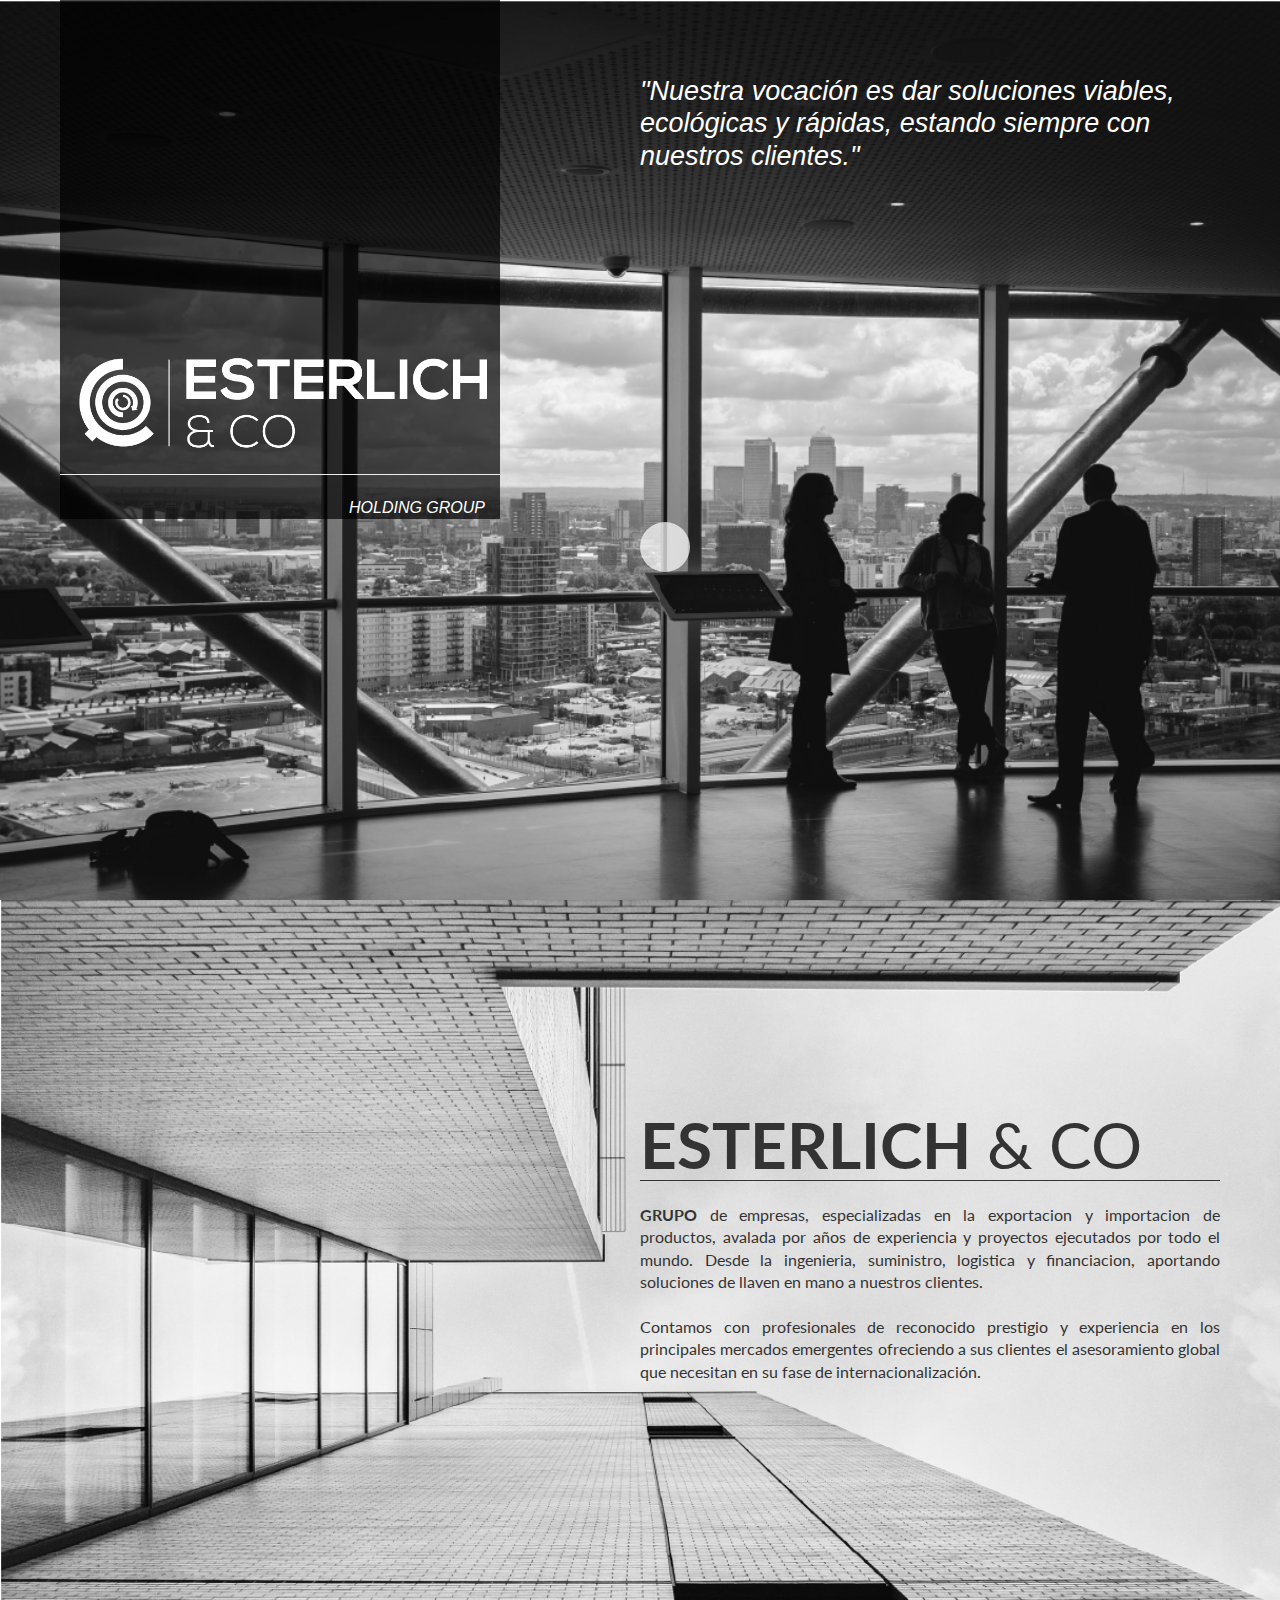
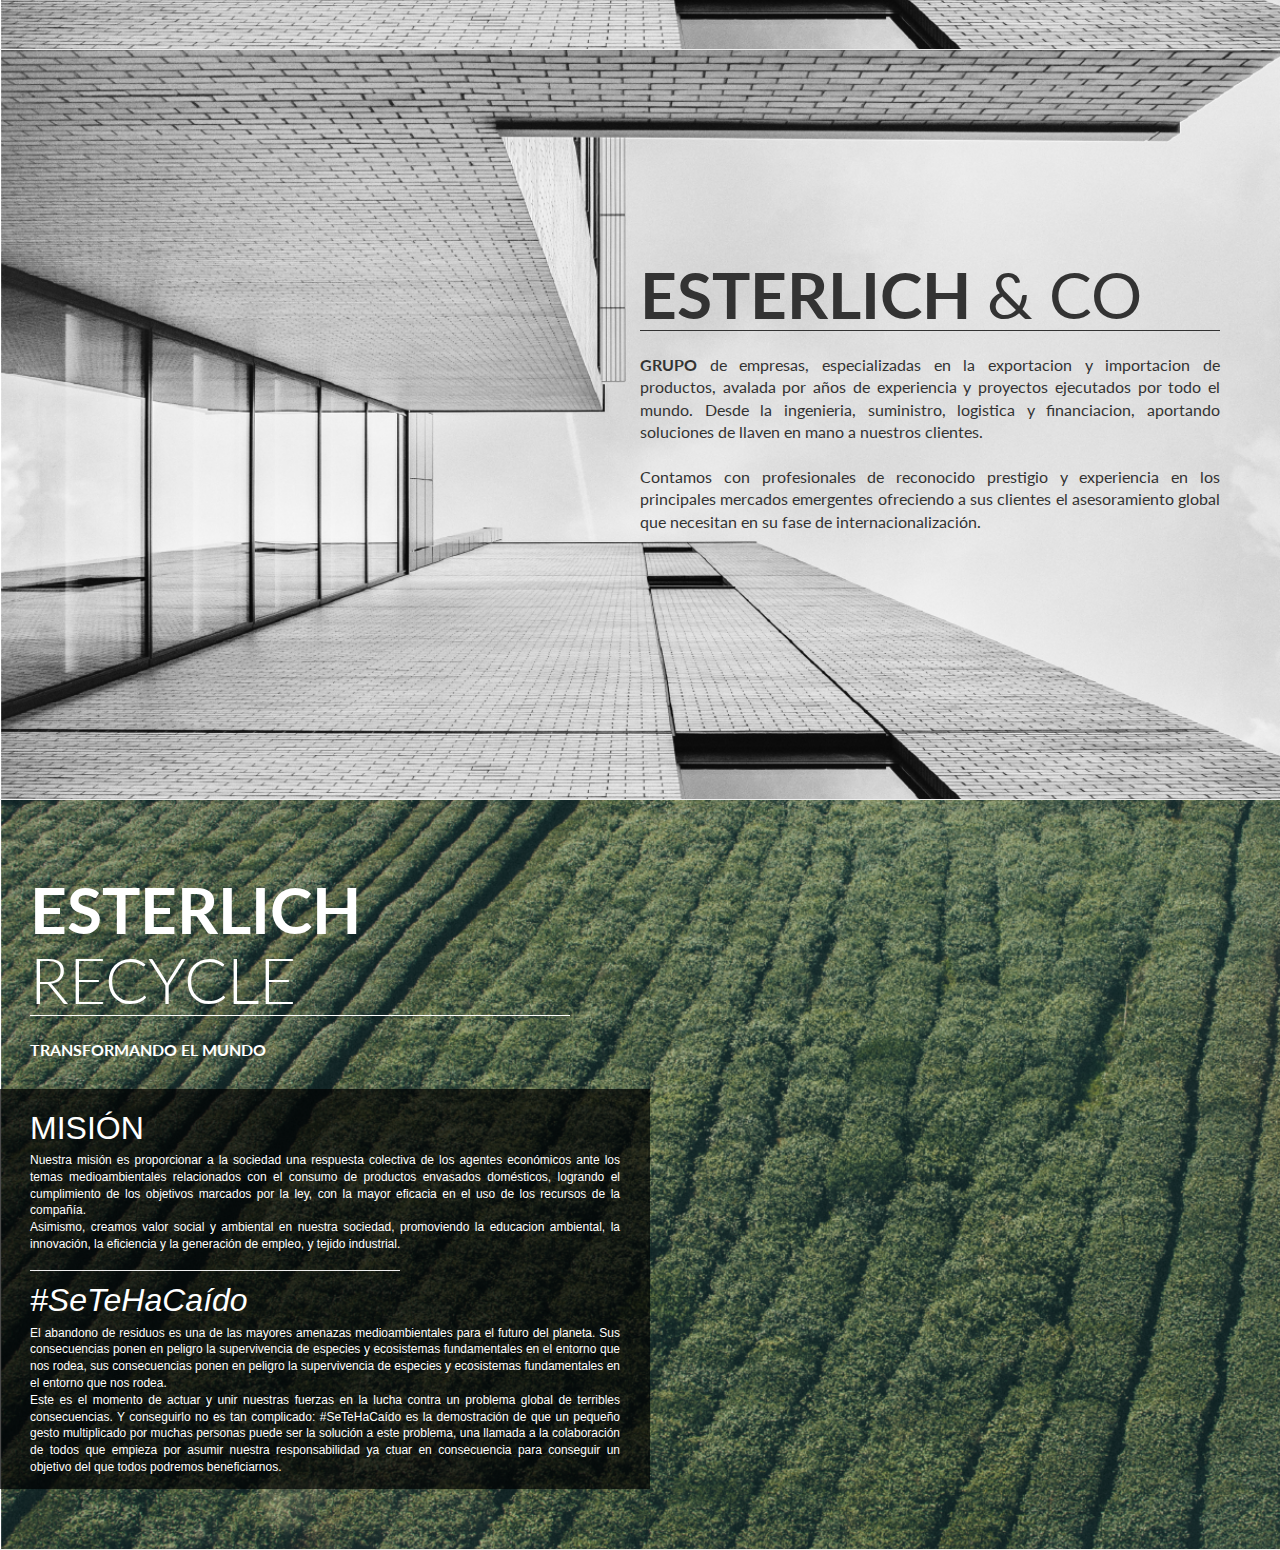
==== commit 2339ff81: "Avance" ====
--- a/prueba.html
+++ b/prueba.html
@@ -138,7 +138,7 @@
         </div>
         <div class="container">
           <div class="row">
-            <div class="col-sm-6" style="margin-top:-200px;">
+            <div class="col-sm-6" style="margin-top:-300px;">
               <div class="textoRecycle">
                 <h2 style="font-family: 'Lato', sans-serif; font-weight:700; color: white;">ESTERLICH</h2>
                 <h2 style="font-family: 'Lato', sans-serif; font-weight:300; color: white;">RECYCLE</h2>
@@ -148,11 +148,24 @@
                   <span style="font-weight:700;">TRANSFORMANDO EL MUNDO </span>
                 </p>
               </div>
-               <!-- <div class="cajas" style="background-color: rgba(0, 0, 0, 0.70);  margin-top:0px; height:90%; ">
+               <div class="cajas text-justify" style="background-color: rgba(0, 0, 0, 0.70);  margin-top:0px; height:400px;">
                  <h3>MISIÓN</h3>
                  <p>Nuestra misión es proporcionar a la sociedad una respuesta colectiva de los agentes económicos ante
-                 los temas medioambientales</p>
-               </div> -->
+                 los temas medioambientales relacionados con el consumo de productos envasados domésticos, logrando el cumplimiento
+                 de los objetivos marcados por la ley, con la mayor eficacia en el uso de los recursos de la compañía.<br>
+                 Asimismo, creamos valor social y ambiental en nuestra sociedad, promoviendo la educacion ambiental, la innovación,
+                 la eficiencia y la generación de empleo, y tejido industrial.</p>
+                 <hr class="linea">
+
+                 <h3><i>#SeTeHaCaído</i></h3>
+                 <p>El abandono de residuos es una de las mayores amenazas medioambientales para el futuro del planeta. Sus consecuencias ponen
+                 en peligro la supervivencia de especies y ecosistemas fundamentales en el entorno que nos rodea, sus consecuencias
+                 ponen en peligro la supervivencia de especies y ecosistemas fundamentales en el entorno que nos rodea. <br>
+                 Este es el momento de actuar y unir nuestras fuerzas en la lucha contra un problema global de terribles consecuencias. Y
+               conseguirlo no es tan complicado: #SeTeHaCaído es la demostración de que un pequeño gesto multiplicado por muchas personas
+                  puede ser la solución a este problema, una llamada a la colaboración de todos que empieza por asumir nuestra responsabilidad ya ctuar
+                en consecuencia para conseguir un objetivo del que todos podremos beneficiarnos.</p>
+               </div>
             </div>
           </div>
       </div>
--- a/style/style.css
+++ b/style/style.css
@@ -137,6 +137,7 @@
 
 .cajas{
   position: absolute;
+  width: 650px;
 }
 .cajas h3{
   position: relative;
@@ -147,4 +148,15 @@
 .cajas p, .cajas h3{
   color: white;
   margin-left: 30px;
+  margin-right: 30px;
 }
+.cajas p{
+  margin-top: -50px;
+  font-size: 12px;
+}
+.linea{
+    margin-bottom: -10px;
+    margin-top: -10px;
+    margin-left: 30px;
+    margin-right: 250px;
+}
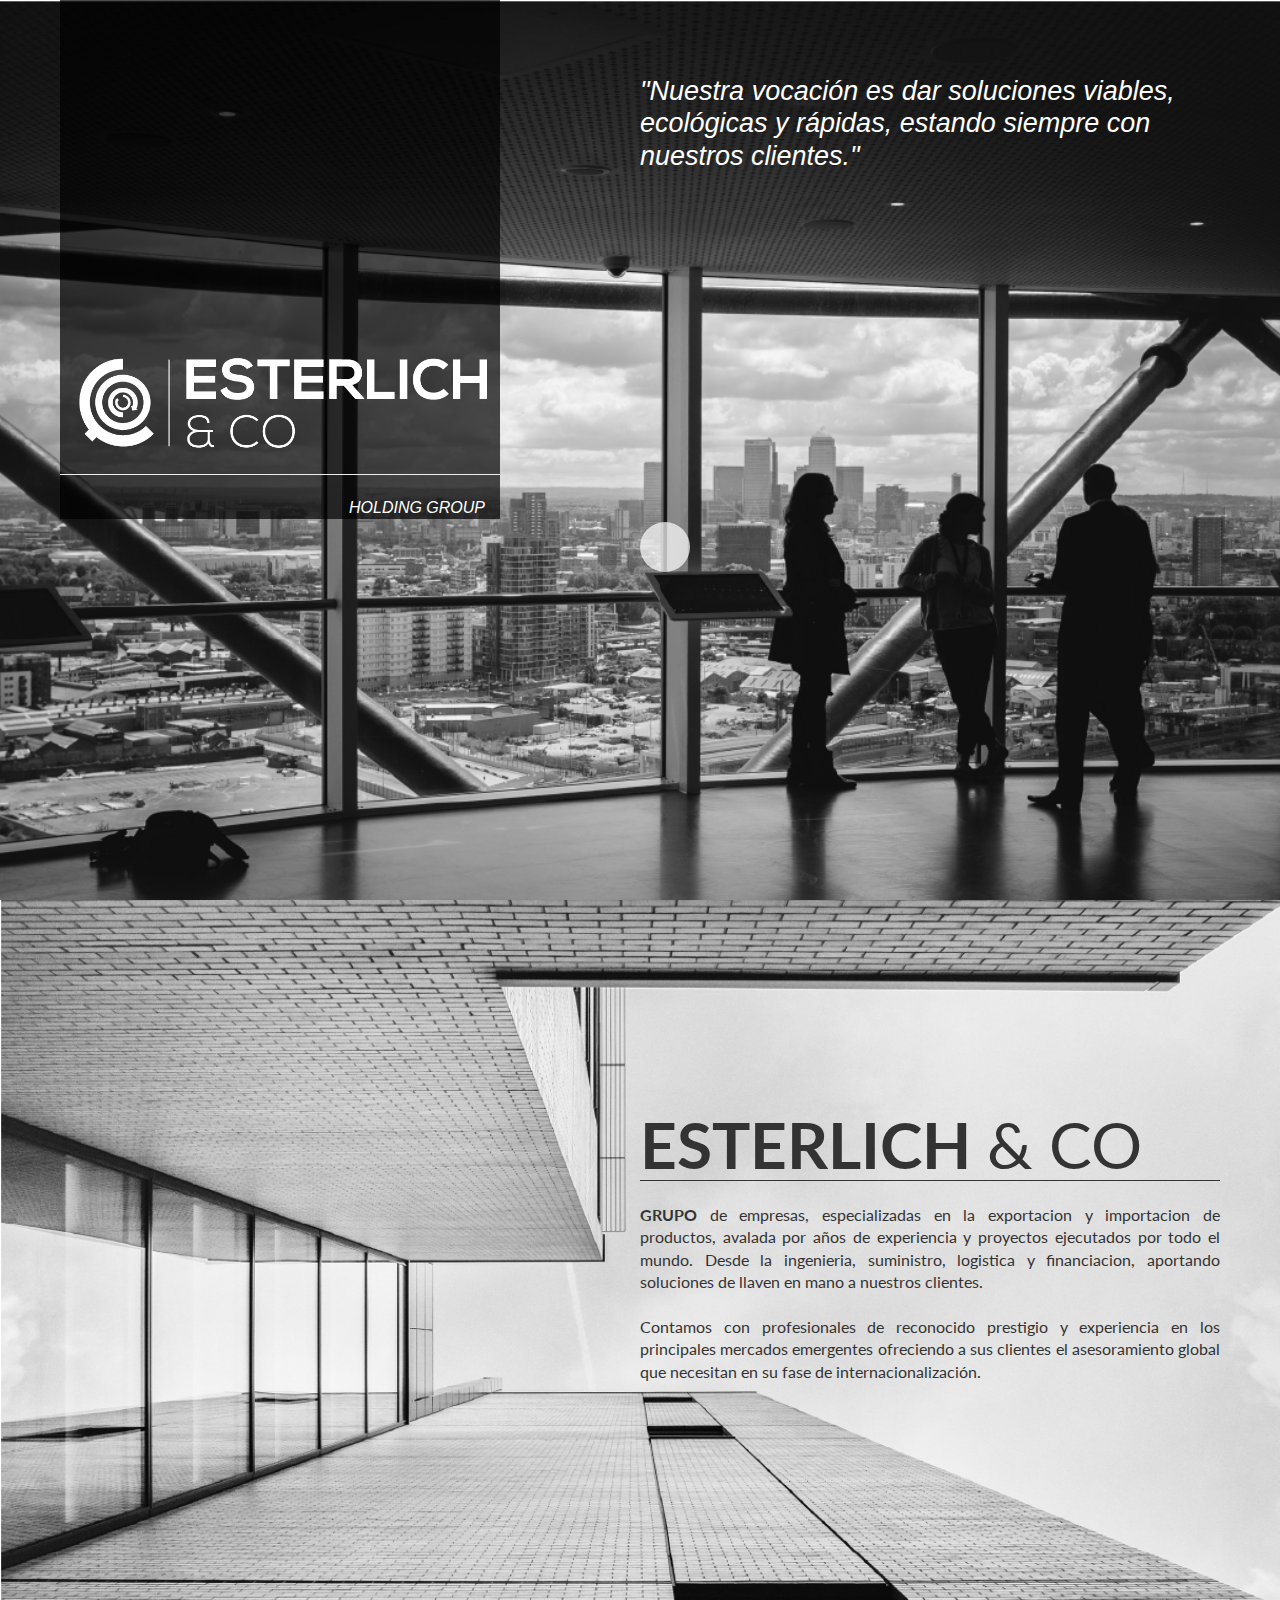
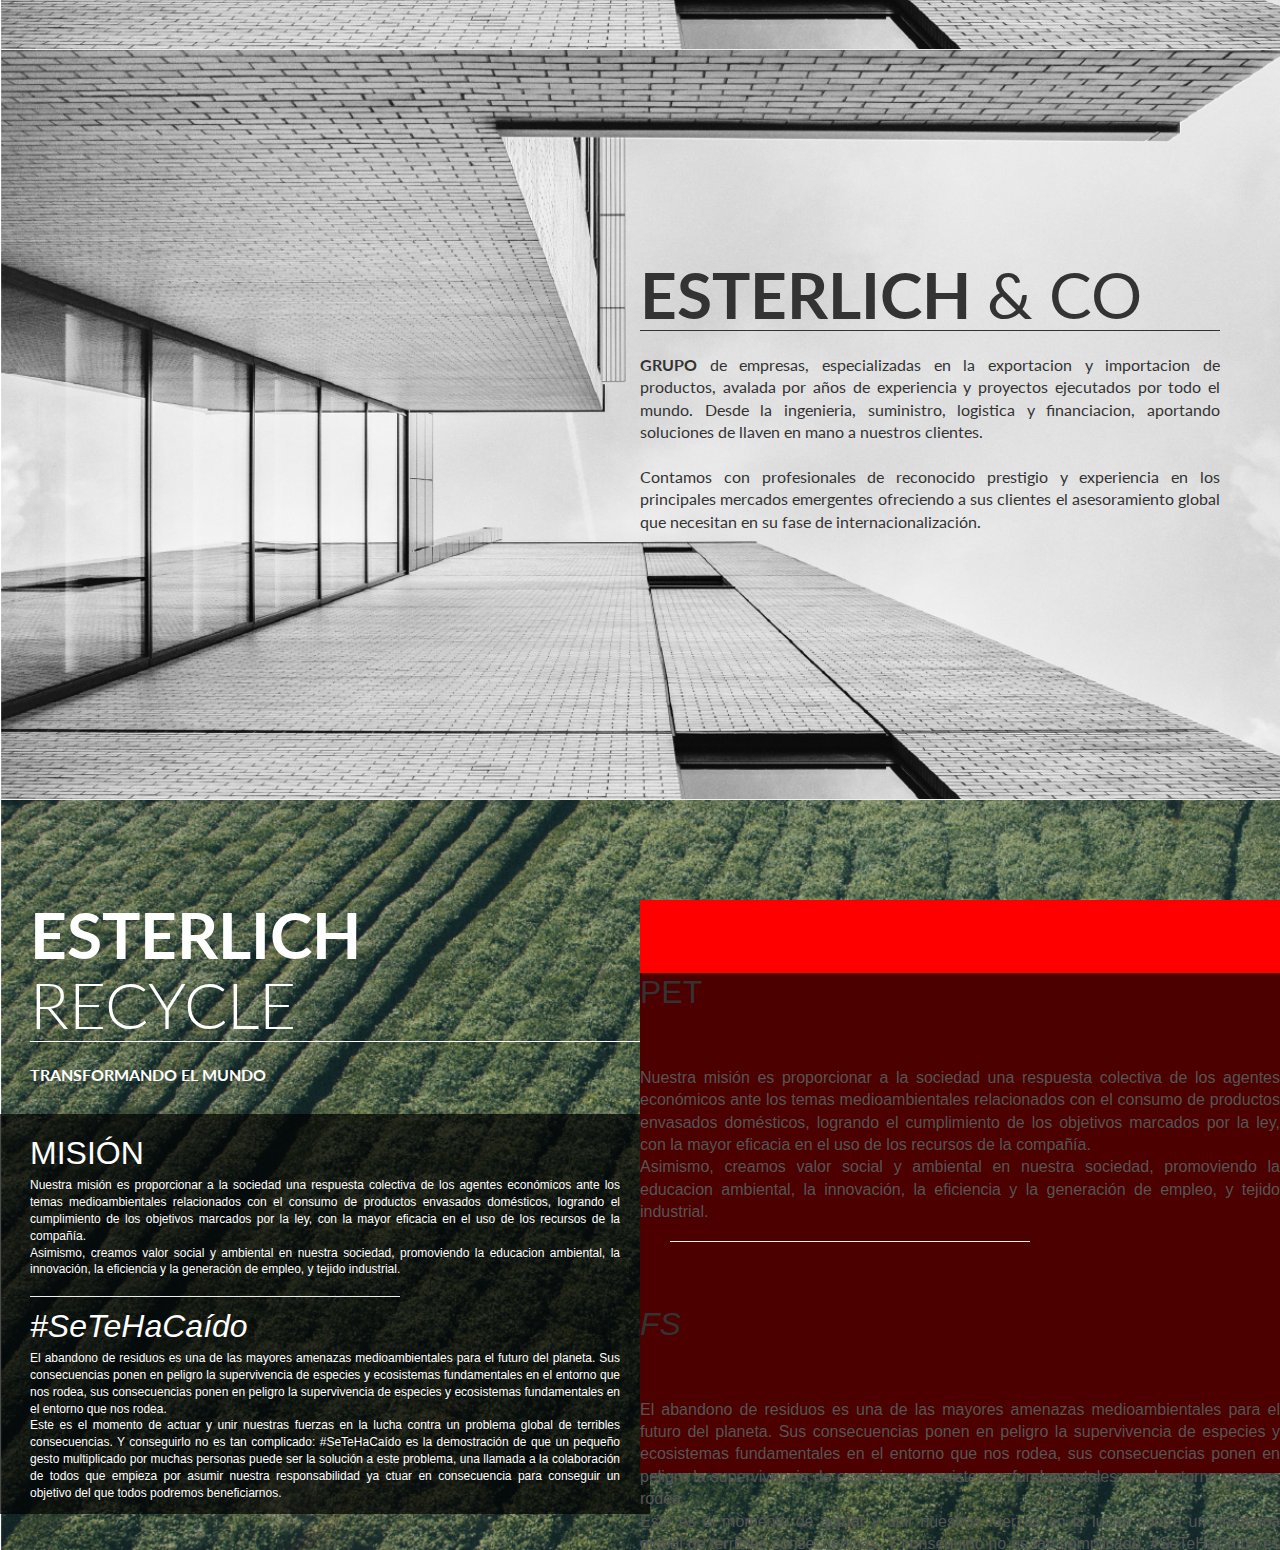
==== commit 8d68a2a8: "avancefasdf" ====
--- a/prueba.html
+++ b/prueba.html
@@ -131,14 +131,13 @@
     </div>
   </section>
 
-  <section id="recycle" class="container-fluid grid thumbs-masonry" style="padding:0px; height:750px;">
-      <div class="cover full-window"> <div class="cover-image"  style="background-image: url('img/recycle.png'); opacity: 1; height:759px;"></div>
+  <section id="recycle" class="container-fluid" style="padding:0px; height:750px;">
+      <div class="cover full-window">
+        <div class="cover-image"  style="background-image: url('img/recycle.png'); opacity: 1; height:759px;"></div>
          <div id="particles-fullwin-wrapper">
-          <canvas width="1382" height="948" style="width: 100%; height: 100%;"></canvas>
-        </div>
-        <div class="container">
-          <div class="row">
-            <div class="col-sm-6" style="margin-top:-300px;">
+        </div>
+          <div class="row" style="margin-top:100px;">
+            <div class="col-sm-6">
               <div class="textoRecycle">
                 <h2 style="font-family: 'Lato', sans-serif; font-weight:700; color: white;">ESTERLICH</h2>
                 <h2 style="font-family: 'Lato', sans-serif; font-weight:300; color: white;">RECYCLE</h2>
@@ -167,8 +166,28 @@
                 en consecuencia para conseguir un objetivo del que todos podremos beneficiarnos.</p>
                </div>
             </div>
-          </div>
-      </div>
+
+            <div class="col-sm-6" style="background-color:red;">
+               <div class=" text-justify" style="background-color: rgba(0, 0, 0, 0.70);  margin-top:0px; height:500px;">
+                 <h3>PET</h3>
+                 <p>Nuestra misión es proporcionar a la sociedad una respuesta colectiva de los agentes económicos ante
+                 los temas medioambientales relacionados con el consumo de productos envasados domésticos, logrando el cumplimiento
+                 de los objetivos marcados por la ley, con la mayor eficacia en el uso de los recursos de la compañía.<br>
+                 Asimismo, creamos valor social y ambiental en nuestra sociedad, promoviendo la educacion ambiental, la innovación,
+                 la eficiencia y la generación de empleo, y tejido industrial.</p>
+                 <hr class="linea">
+
+                 <h3><i>FS</i></h3>
+                 <p>El abandono de residuos es una de las mayores amenazas medioambientales para el futuro del planeta. Sus consecuencias ponen
+                 en peligro la supervivencia de especies y ecosistemas fundamentales en el entorno que nos rodea, sus consecuencias
+                 ponen en peligro la supervivencia de especies y ecosistemas fundamentales en el entorno que nos rodea. <br>
+                 Este es el momento de actuar y unir nuestras fuerzas en la lucha contra un problema global de terribles consecuencias. Y
+               conseguirlo no es tan complicado: #SeTeHaCaído es la demostración de que un pequeño gesto multiplicado por muchas personas
+                  puede ser la solución a este problema, una llamada a la colaboración de todos que empieza por asumir nuestra responsabilidad ya ctuar
+                en consecuencia para conseguir un objetivo del que todos podremos beneficiarnos.</p>
+               </div>
+            </div>
+          </div>
     </div>
   </section>
 
